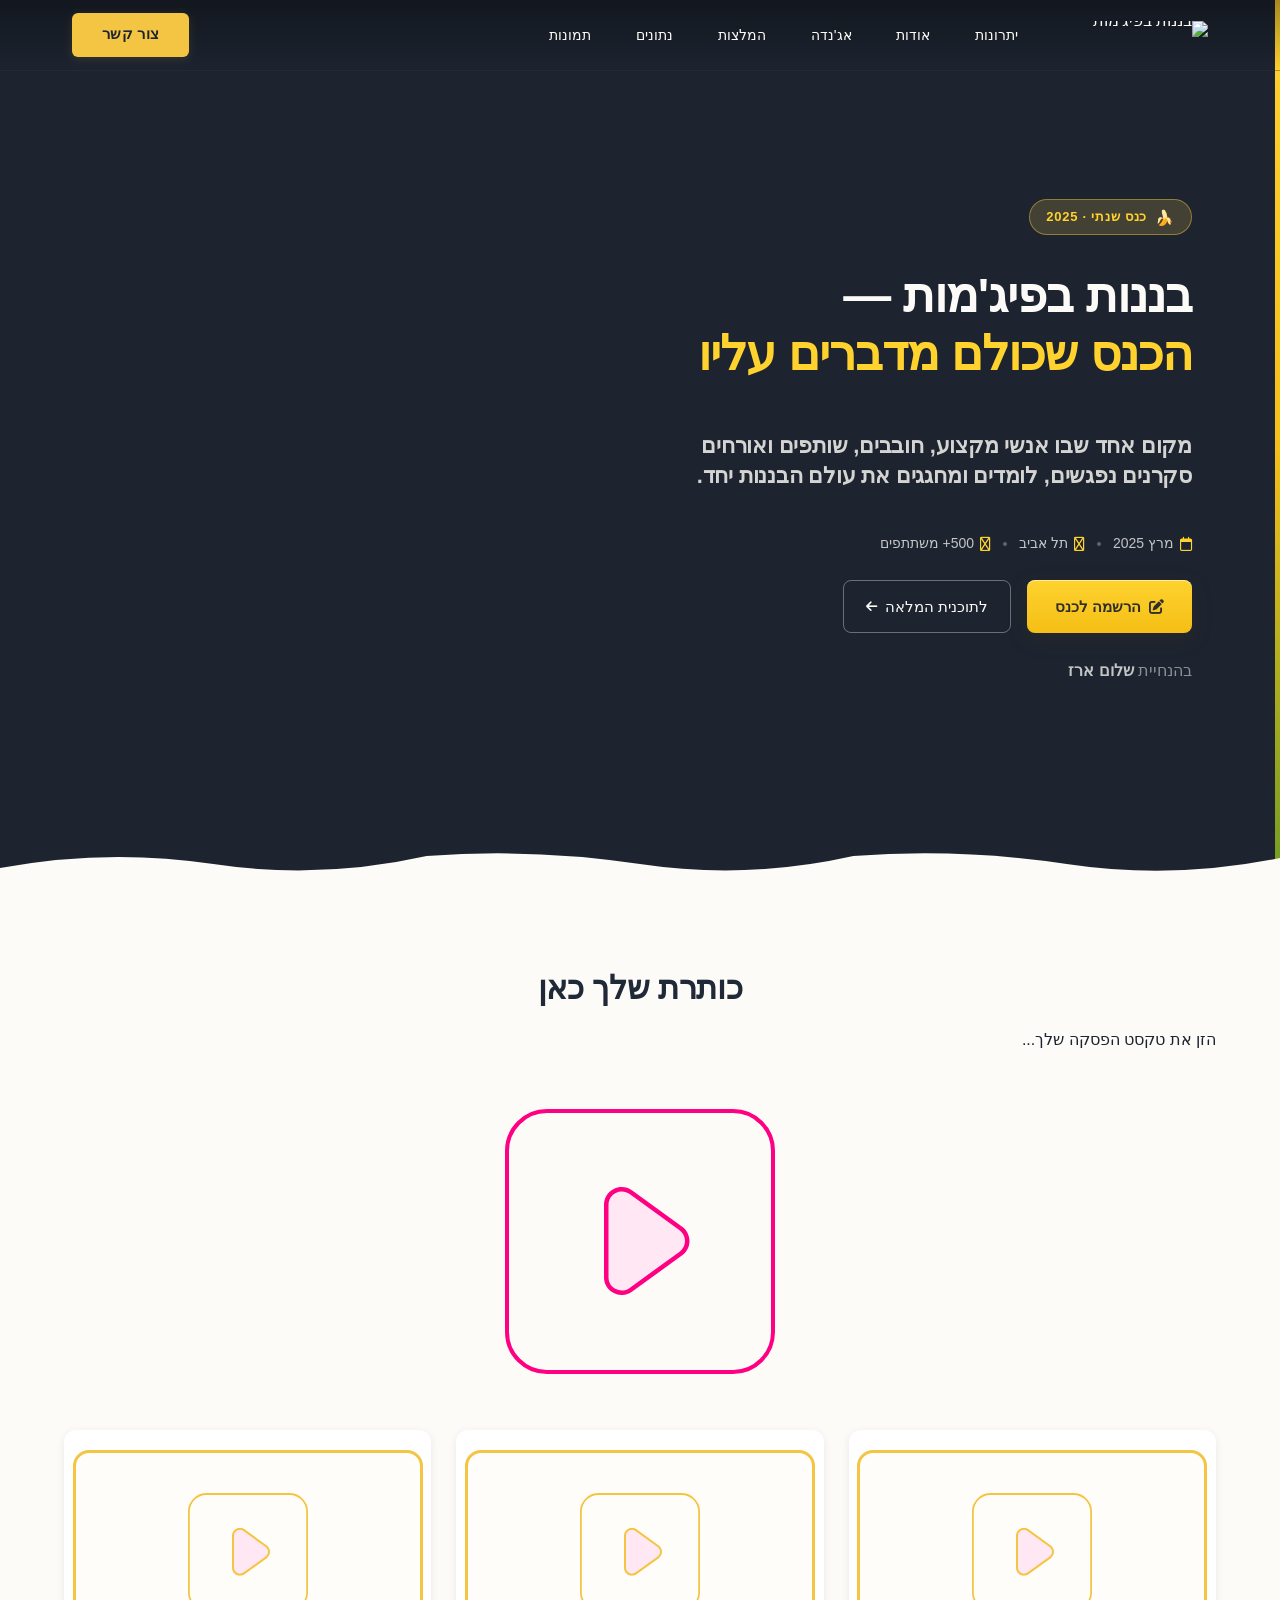
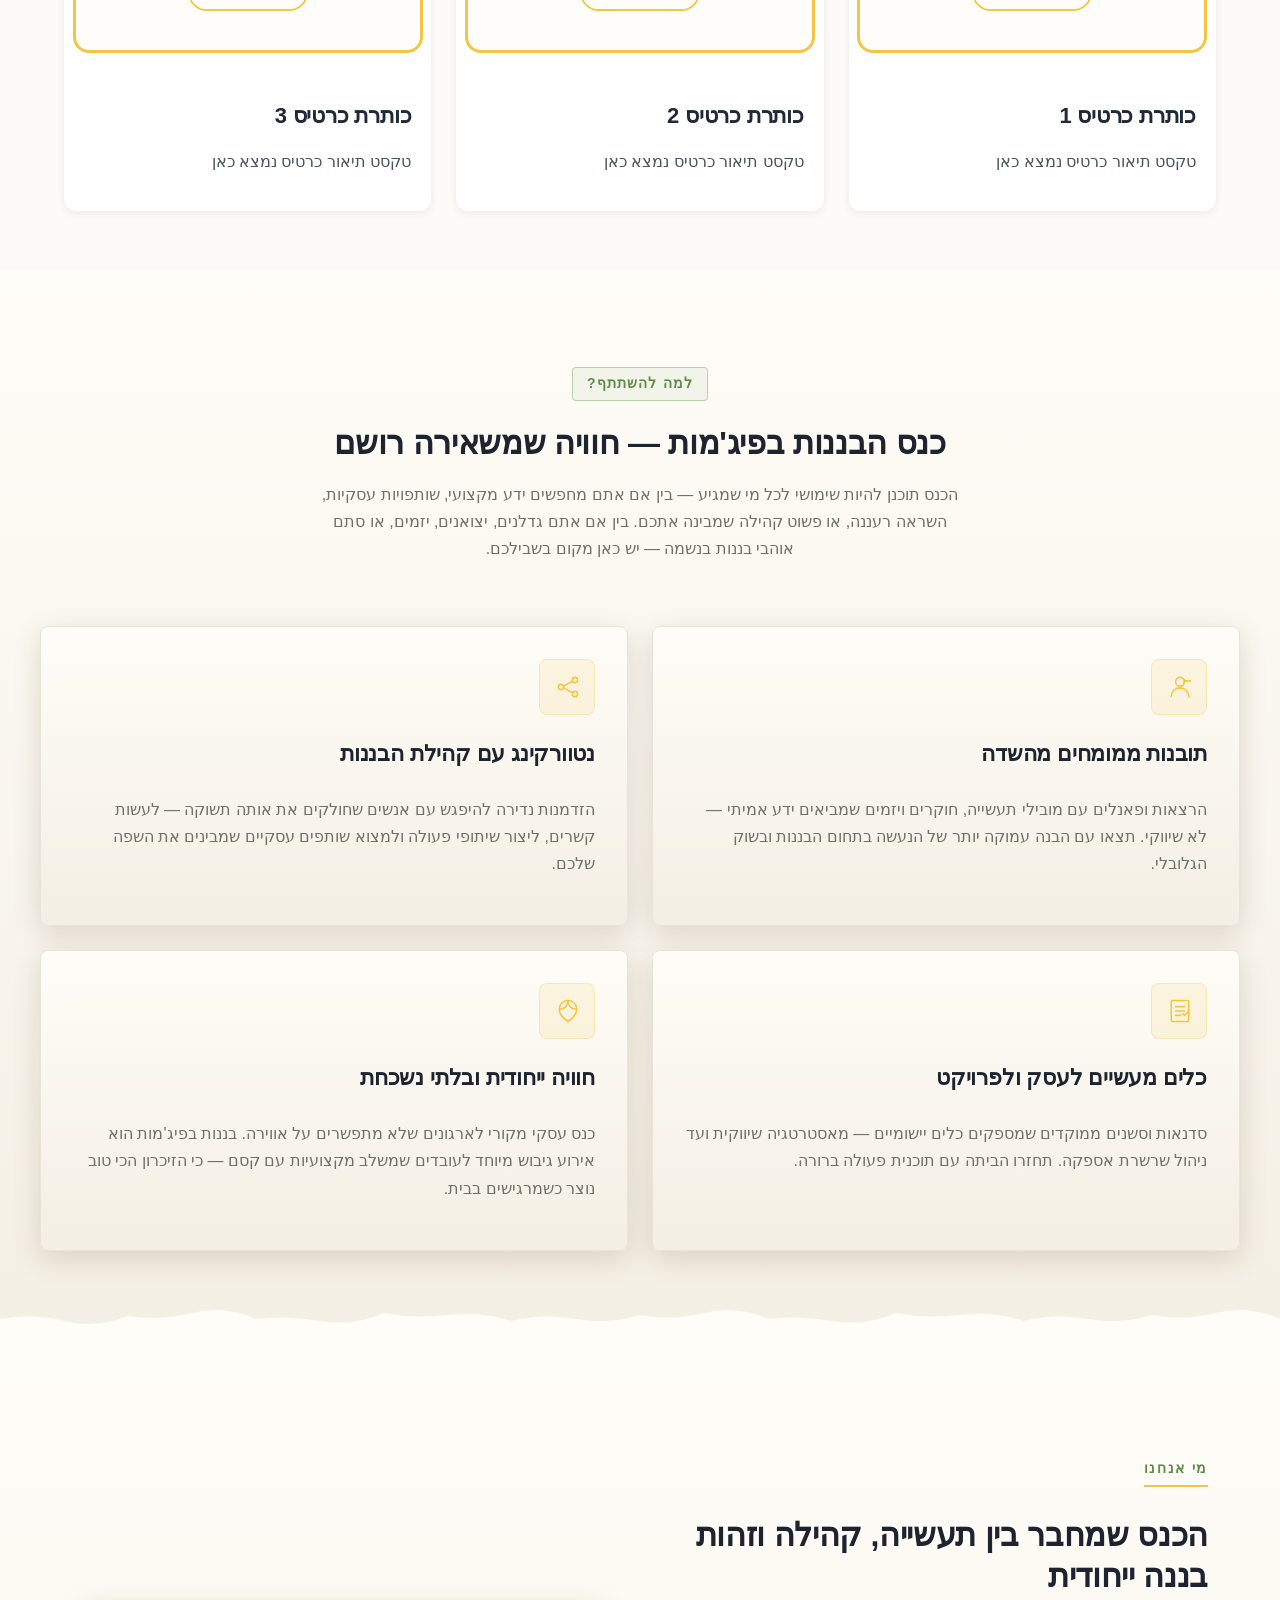
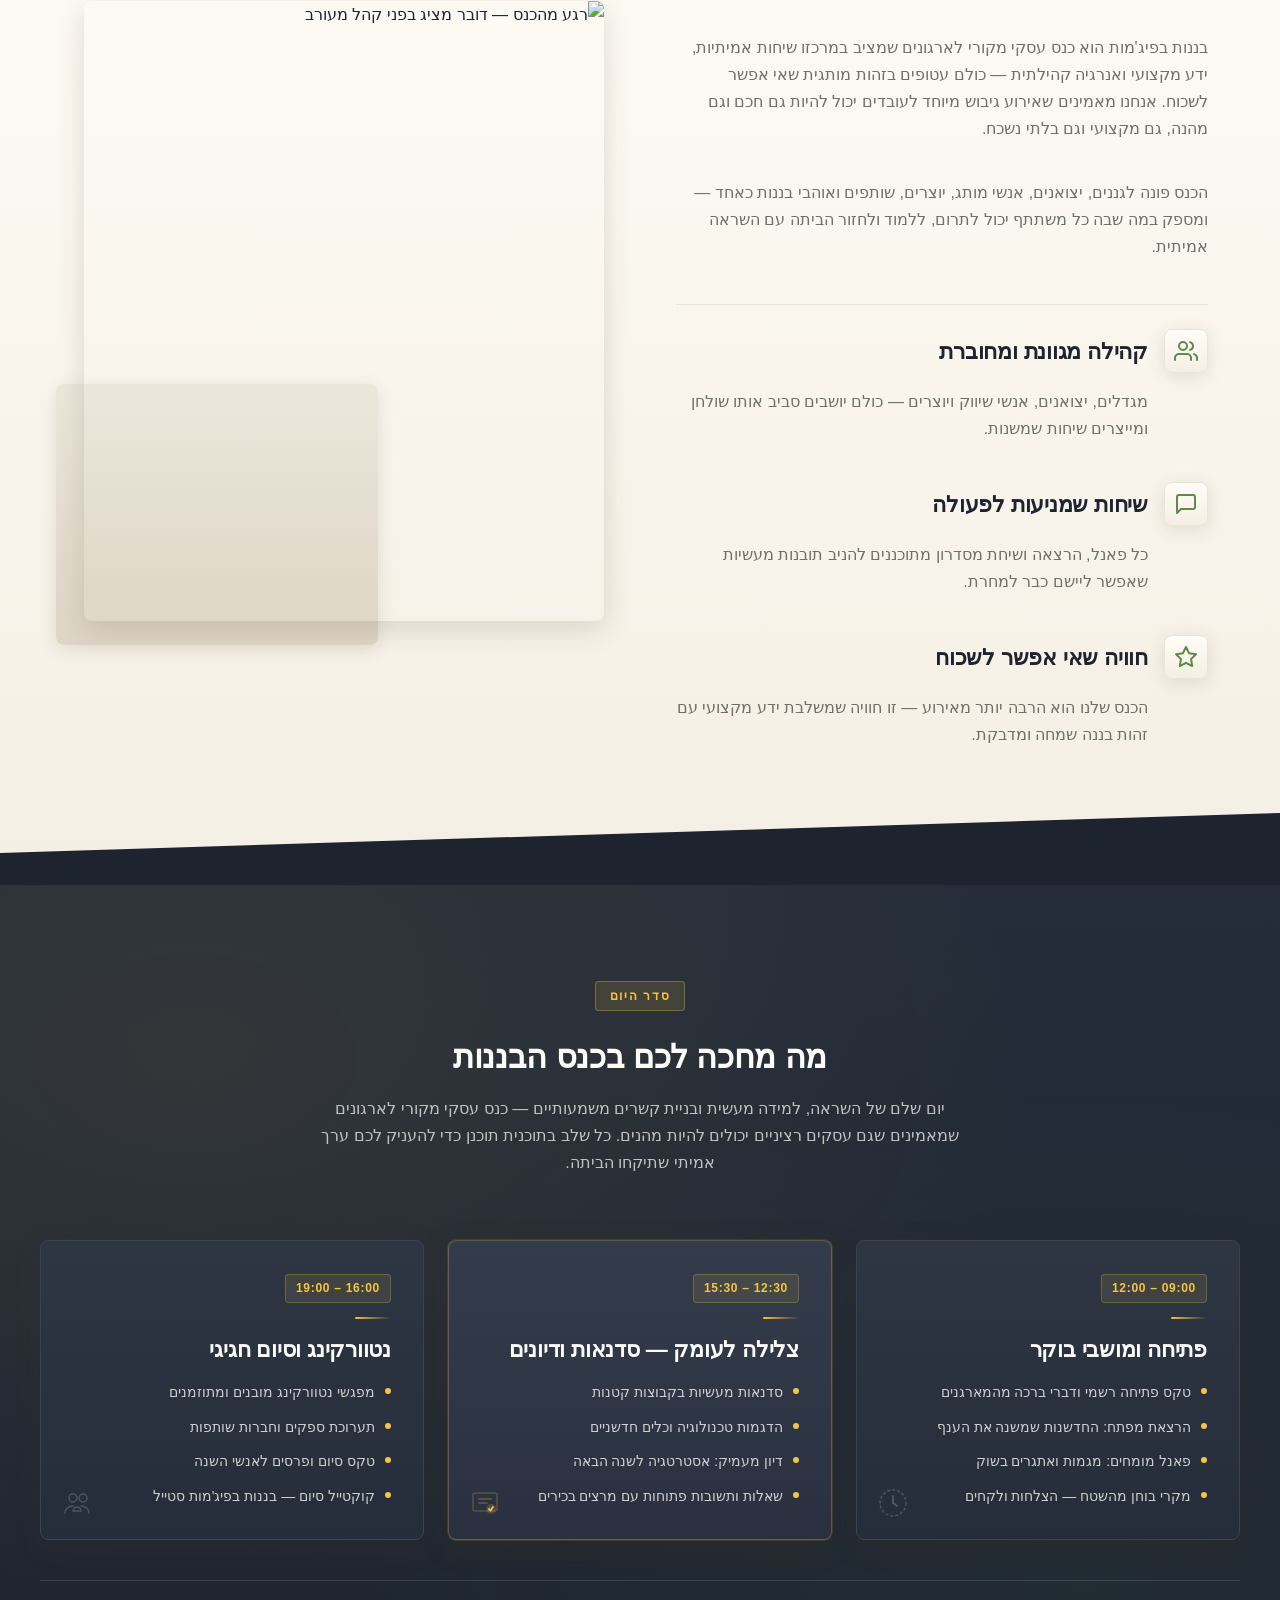
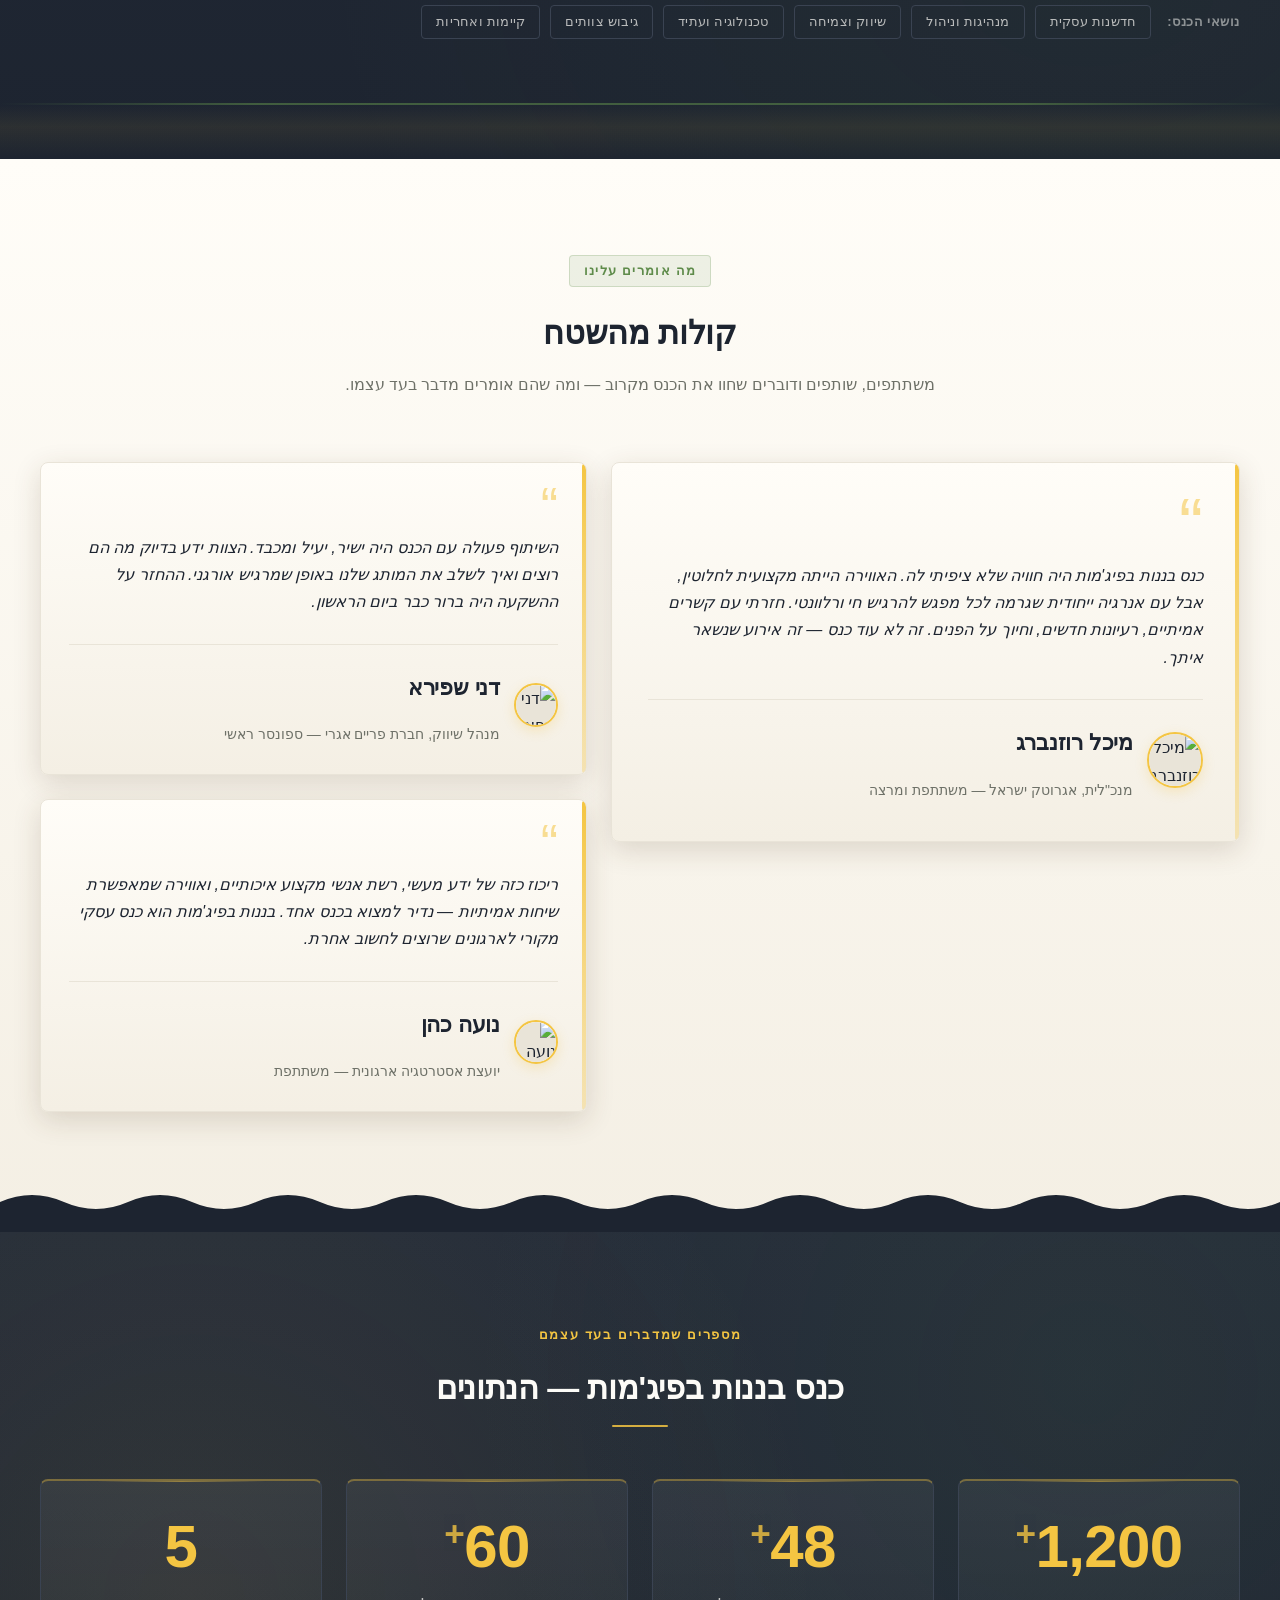
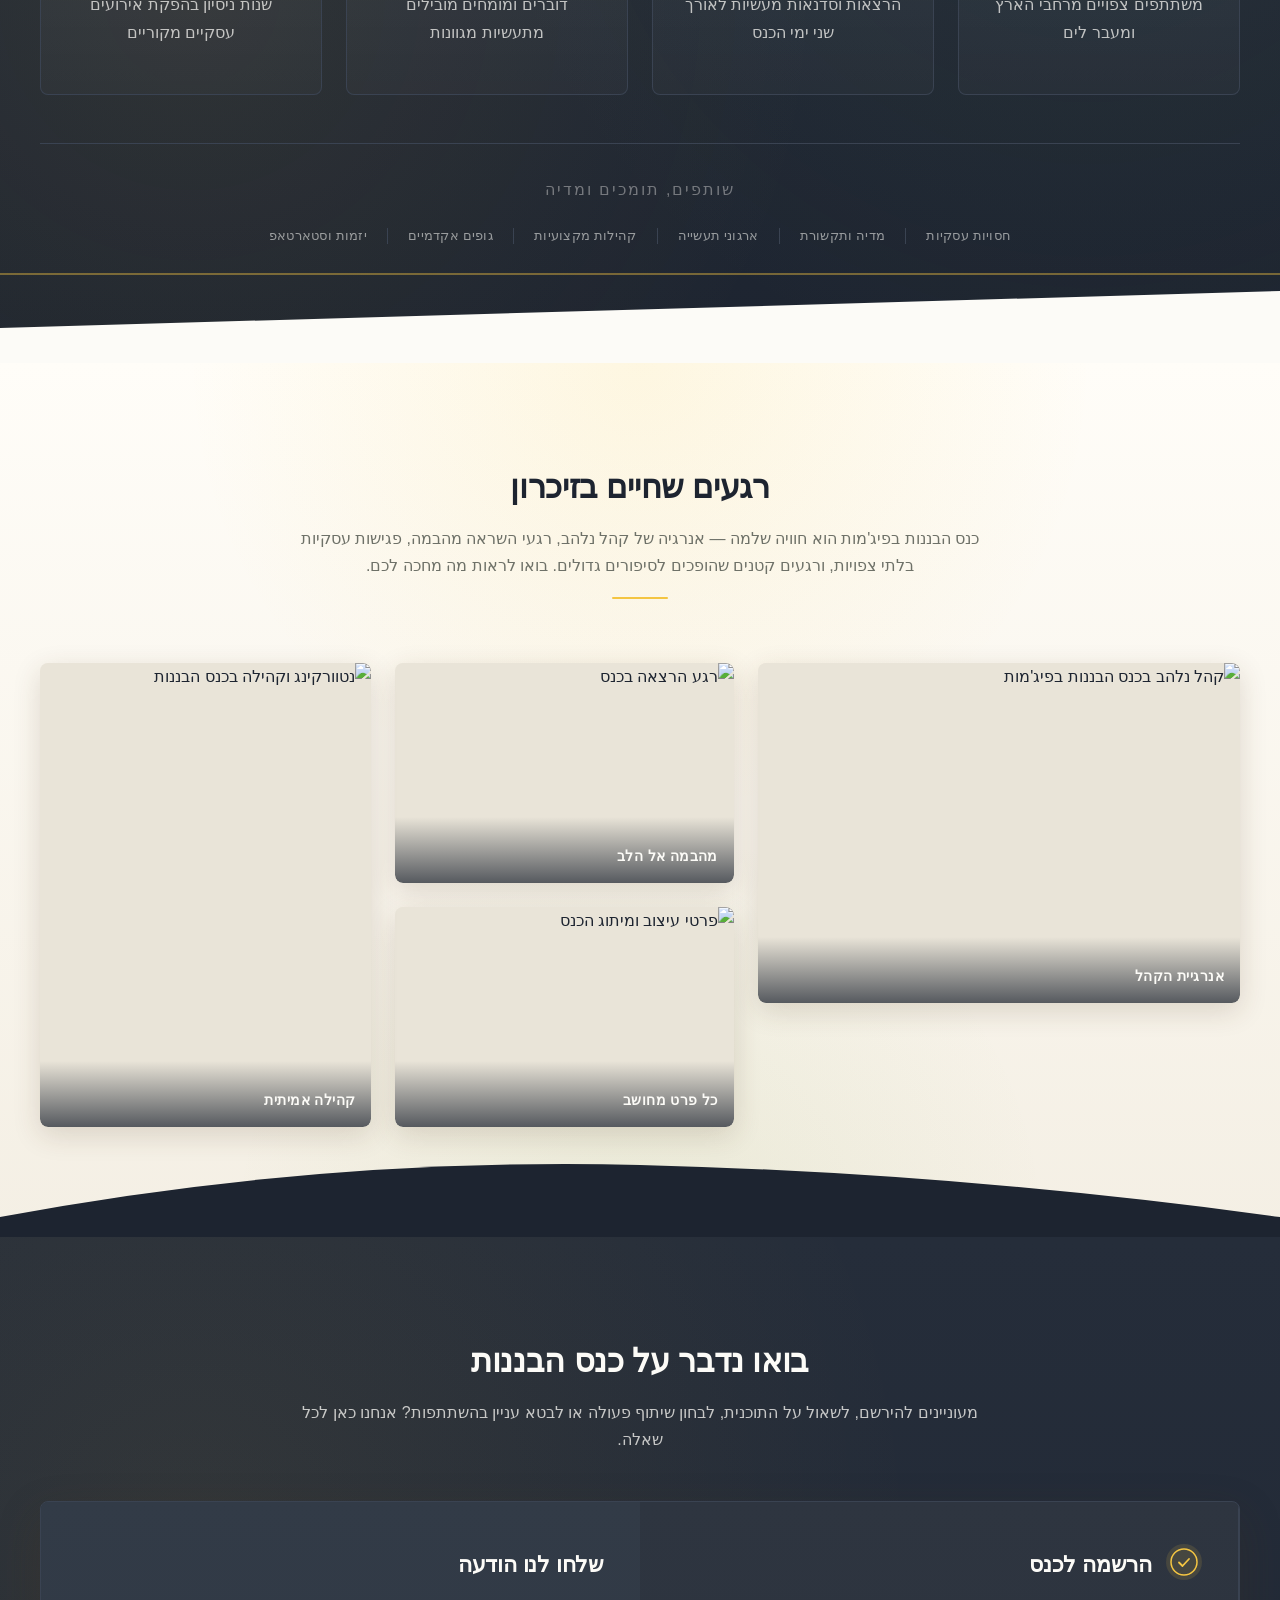
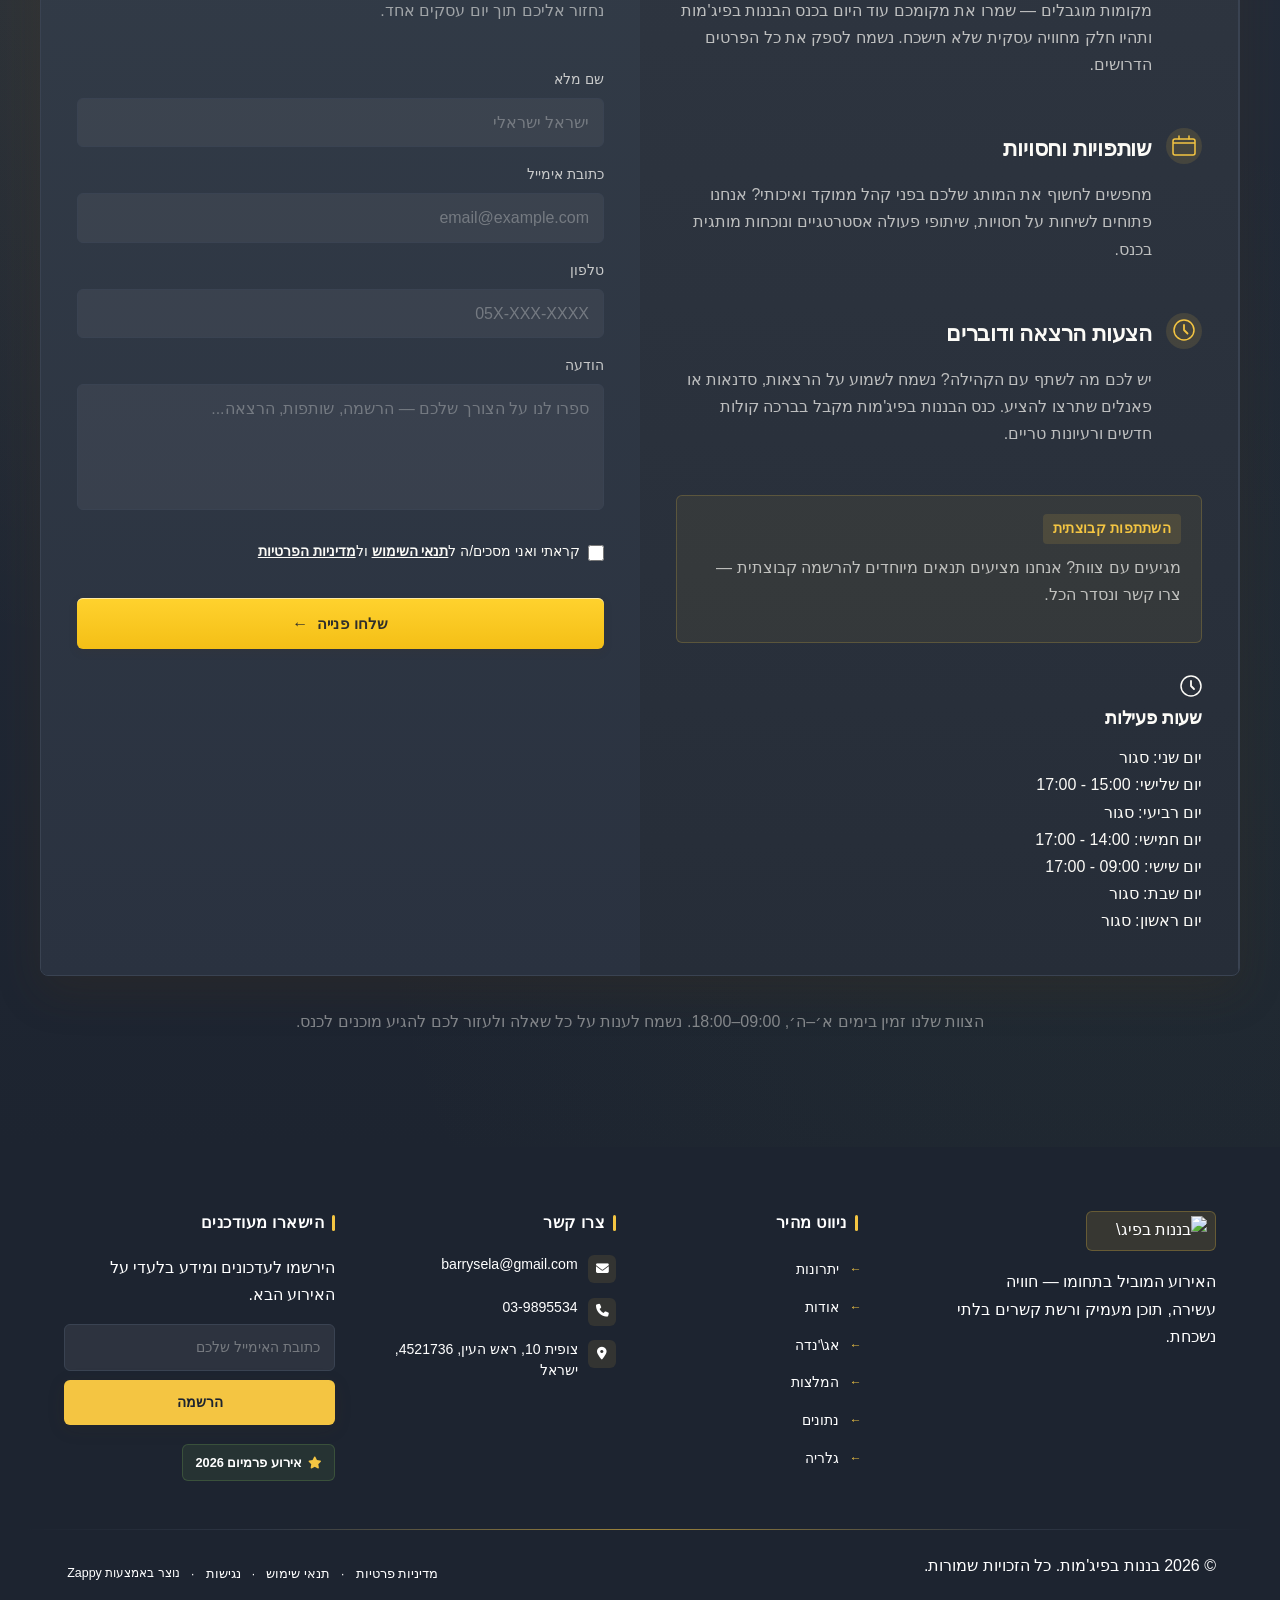
==== index.html @ 8efc3f1f "Background sync: Progressive GitHub Sync" ====
<!DOCTYPE html>
<html lang="he" dir="rtl">
<head>
    <meta charset="UTF-8">
    <meta name="viewport" content="width=device-width, initial-scale=1.0">
    <meta name="robots" content="index, follow">
    <title>בננות בפיג מות — בננות בפיג&#39;מות</title>
    <meta name="description" content="A conference or event centered around bananas — whether this is a professional industry event, a fun themed gathering, or a niche community meetup related to ba">
    <meta name="keywords" content="בננות בפיג מות, בננות בפיג'מות, כנס עסקי מקורי לארגונים, אירוע גיבוש מיוחד לעובדים">
    
    <!-- Zappy Analytics -->
<script>
(function() {
  'use strict';
  
  // Configuration
  var config = {
    websiteId: '744276b2-2ed7-43f8-be0d-711c2418844c',
    apiUrl: 'https://qaapi.zappy5.com/api/analytics/track',
    sessionDuration: 30 * 60 * 1000, // 30 minutes
    visitorDuration: 30 * 24 * 60 * 60 * 1000, // 30 days
    trackPageViews: true,
    trackClicks: true,
    trackFormSubmissions: true
  };
  
  // Generate or retrieve persistent visitor ID (30 days)
  function getVisitorId() {
    var visitorKey = 'zappy_visitor_' + config.websiteId;
    var visitor = null;
    
    try {
      visitor = localStorage.getItem(visitorKey);
      if (visitor) {
        var visitorData = JSON.parse(visitor);
        var now = Date.now();
        
        // Check if visitor ID is still valid (30 days)
        if (now - visitorData.created < config.visitorDuration) {
          // Update last seen timestamp
          visitorData.lastSeen = now;
          localStorage.setItem(visitorKey, JSON.stringify(visitorData));
          return visitorData.id;
        }
      }
    } catch (e) {
      console.warn('Zappy Analytics: LocalStorage not available');
    }
    
    // Generate new visitor ID
    var newVisitorId = 'zv_' + Date.now() + '_' + Math.random().toString(36).substr(2, 9);
    
    try {
      localStorage.setItem(visitorKey, JSON.stringify({
        id: newVisitorId,
        created: Date.now(),
        lastSeen: Date.now()
      }));
    } catch (e) {
      // Continue without local storage
    }
    
    return newVisitorId;
  }
  
  // Generate or retrieve session ID (30 minutes)
  function getSessionId() {
    var sessionKey = 'zappy_session_' + config.websiteId;
    var session = null;
    
    try {
      session = sessionStorage.getItem(sessionKey);
      if (session) {
        var sessionData = JSON.parse(session);
        var now = Date.now();
        
        // Check if session is still valid
        if (now - sessionData.timestamp < config.sessionDuration) {
          // Update timestamp
          sessionData.timestamp = now;
          sessionStorage.setItem(sessionKey, JSON.stringify(sessionData));
          return sessionData.id;
        }
      }
    } catch (e) {
      console.warn('Zappy Analytics: SessionStorage not available');
    }
    
    // Generate new session ID
    var newSessionId = 'zs_' + Date.now() + '_' + Math.random().toString(36).substr(2, 9);
    
    try {
      sessionStorage.setItem(sessionKey, JSON.stringify({
        id: newSessionId,
        timestamp: Date.now()
      }));
    } catch (e) {
      // Continue without session storage
    }
    
    return newSessionId;
  }
  
  var visitorId = getVisitorId();
  var sessionId = getSessionId();
  
  // Track an event
  function trackEvent(eventType, data) {
    data = data || {};
    
    var eventData = {
      website_id: config.websiteId,
      event_type: eventType,
      page_path: window.location.pathname,
      referrer: document.referrer || 'direct',
      visitor_id: visitorId,
      session_id: sessionId,
      metadata: data
    };
    
    // Use sendBeacon if available (better for page unload events)
    if (navigator.sendBeacon) {
      var blob = new Blob([JSON.stringify(eventData)], { type: 'application/json' });
      navigator.sendBeacon(config.apiUrl, blob);
    } else {
      // Fallback to fetch
      fetch(config.apiUrl, {
        method: 'POST',
        headers: {
          'Content-Type': 'application/json'
        },
        body: JSON.stringify(eventData),
        keepalive: true
      }).catch(function(error) {
        console.warn('Zappy Analytics: Failed to track event', error);
      });
    }
  }
  
  // Track page view
  if (config.trackPageViews) {
    trackEvent('pageview', {
      title: document.title,
      url: window.location.href
    });
  }
  
  // Track clicks on important elements
  if (config.trackClicks) {
    document.addEventListener('click', function(e) {
      var target = e.target;
      
      // Track button clicks (counted as actions)
      if (target.tagName === 'BUTTON' || target.closest('button')) {
        var button = target.tagName === 'BUTTON' ? target : target.closest('button');
        trackEvent('click', {
          element: 'button',
          text: button.textContent.trim().substring(0, 100),
          id: button.id || null,
          class: button.className || null
        });
      }
      
      // Track link clicks (navigation - not counted as actions)
      else if (target.tagName === 'A' || target.closest('a')) {
        var link = target.tagName === 'A' ? target : target.closest('a');
        trackEvent('navigation', {
          element: 'link',
          text: link.textContent.trim().substring(0, 100),
          href: link.href,
          external: link.hostname !== window.location.hostname
        });
      }
    }, true);
  }
  
  // Track form submissions
  if (config.trackFormSubmissions) {
    document.addEventListener('submit', function(e) {
      var form = e.target;
      
      trackEvent('form_submit', {
        form_id: form.id || null,
        form_name: form.name || null,
        form_action: form.action || null,
        form_method: form.method || 'GET'
      });
    }, true);
  }
  
  // Track time on page (send on page unload)
  var pageLoadTime = Date.now();
  
  window.addEventListener('beforeunload', function() {
    var timeOnPage = Math.floor((Date.now() - pageLoadTime) / 1000); // in seconds
    
    trackEvent('page_unload', {
      time_on_page: timeOnPage,
      page_path: window.location.pathname
    });
  });
  
  // Expose tracking function globally for custom events
  window.zappyAnalytics = {
    track: trackEvent,
    getVisitorId: function() { return visitorId; },
    getSessionId: function() { return sessionId; }
  };
  
})();
</script>
<!-- End Zappy Analytics -->
    <meta property="og:title" content="בננות בפיג מות — בננות בפיג&#39;מות">
    <meta property="og:description" content="A conference or event centered around bananas — whether this is a professional industry event, a fun themed gathering, or a niche community meetup related to ba">
    <meta name="twitter:card" content="summary_large_image">
    <meta name="twitter:title" content="בננות בפיג מות — בננות בפיג&#39;מות">
    <meta name="twitter:description" content="A conference or event centered around bananas — whether this is a professional industry event, a fun themed gathering, or a niche community meetup related to ba">
    <meta property="og:type" content="website">
  <meta property="og:locale" content="he_IL">
  
  
  
  
  
  <link rel="stylesheet" href="https://cdnjs.cloudflare.com/ajax/libs/font-awesome/6.4.0/css/all.min.css">

    <!-- Favicons -->
    <link rel="icon" type="image/x-icon" href="/assets/favicon.ico">
    <link rel="icon" type="image/png" sizes="16x16" href="/assets/favicon-16x16.png">
    <link rel="icon" type="image/png" sizes="32x32" href="/assets/favicon-32x32.png">
    <link rel="icon" type="image/png" sizes="48x48" href="/assets/favicon-48x48.png">
    <link rel="icon" type="image/png" sizes="192x192" href="/assets/favicon-192x192.png">
    <link rel="icon" type="image/png" sizes="512x512" href="/assets/favicon-512x512.png">
    <link rel="apple-touch-icon" href="/assets/apple-touch-icon.png">
    <!-- Cookie Consent -->
    <link rel="stylesheet" href="https://cdn.jsdelivr.net/npm/vanilla-cookieconsent@3/dist/cookieconsent.css">
    <script src="https://cdn.jsdelivr.net/npm/vanilla-cookieconsent@3/dist/cookieconsent.umd.js"></script>
    <!-- Mickidum Accessibility Toolbar -->
    <script src="https://cdn.jsdelivr.net/gh/mickidum/acc_toolbar/acctoolbar/acctoolbar.min.js"></script>

<style data-zappy-section-v2-css="true">
/* V2 Regenerated Section CSS */
.index-hero-section {
  position: relative;
  width: 100%;
  min-height: 100vh;
  display: flex;
  align-items: center;
  overflow: visible;
  background-color: var(--bg-dark);
  color: var(--text-light);
  padding-bottom: 80px;
}

/* Background image layer */
.index-hero-section .index-hero-bg {
  position: absolute;
  inset: 0;
  z-index: 0;
  width: 100%;
  height: 100%;
  background-position: center;
  background-size: cover;
  background-repeat: no-repeat;
}

/* Scrim overlay */
.index-hero-section .index-hero-scrim {
  position: absolute;
  inset: 0;
  z-index: 1;
  pointer-events: none;
  background-image:
    linear-gradient(to left, rgba(29,36,48,0.92) 0%, rgba(29,36,48,0.75) 55%, rgba(29,36,48,0.35) 100%),
    linear-gradient(to top, rgba(29,36,48,0.85) 0%, rgba(29,36,48,0.0) 50%);
}

/* Banana accent bar */
.index-hero-section .index-hero-accent-bar {
  position: absolute;
  inset-inline-start: 0;
  top: 0;
  bottom: 0;
  width: 5px;
  z-index: 2;
  background: linear-gradient(180deg, #ffd22e 0%, #f4bf16 50%, #6b9a24 100%);
  pointer-events: none;
}

/* Container */
.index-hero-section .index-hero-container {
  position: relative;
  z-index: 10;
  width: 100%;
  max-width: 1200px;
  margin: 0 auto;
  padding: 120px 48px 40px;
  display: flex;
  justify-content: flex-start;
}

/* Content block */
.index-hero-section .index-hero-content {
  max-width: 640px;
  display: flex;
  flex-direction: column;
  align-items: flex-start;
  gap: 24px;
  text-align: right;
}

/* Badge */
.index-hero-section .index-hero-badge {
  display: inline-flex;
  flex-direction: row;
  align-items: center;
  gap: 8px;
  background: rgba(244, 197, 66, 0.18);
  border: 1px solid rgba(244, 197, 66, 0.45);
  border-radius: 999px;
  padding: 6px 16px;
  font-family: 'Inter', sans-serif;
  font-size: 13px;
  font-weight: 700;
  letter-spacing: 0.06em;
  text-transform: uppercase;
  color: #ffd22e;
}

.index-hero-section .index-hero-badge-icon {
  font-size: 15px;
  line-height: 1;
}

/* H1 */
.index-hero-section .index-hero-h1 {
  font-family: 'Cormorant Garamond', serif;
  font-size: clamp(2.4rem, 5vw, 3.8rem);
  font-weight: 800;
  line-height: 1.1;
  letter-spacing: -0.02em;
  color: var(--text-light);
  margin: 0;
  text-align: right;
}

.index-hero-section .index-hero-h1-sub {
  color: #ffd22e;
  display: block;
}

/* H3 subtitle */
.index-hero-section .index-hero-h3 {
  font-family: 'Inter', sans-serif;
  font-size: 1.1rem;
  font-weight: 400;
  line-height: 1.7;
  color: rgba(252, 251, 247, 0.82);
  margin: 0;
  max-width: 520px;
  text-align: right;
}

/* Meta row */
.index-hero-section .index-hero-meta {
  display: flex;
  flex-direction: row;
  align-items: center;
  gap: 12px;
  flex-wrap: wrap;
}

.index-hero-section .index-hero-meta-item {
  display: flex;
  flex-direction: row;
  align-items: center;
  gap: 6px;
  font-family: 'Inter', sans-serif;
  font-size: 14px;
  font-weight: 500;
  color: rgba(252, 251, 247, 0.75);
}

.index-hero-section .index-hero-meta-item i {
  color: #ffd22e;
  font-size: 14px;
}

.index-hero-section .index-hero-meta-divider {
  width: 4px;
  height: 4px;
  border-radius: 50%;
  background: rgba(252, 251, 247, 0.3);
  flex-shrink: 0;
}

/* CTA Buttons */
.index-hero-section .index-hero-ctas {
  display: flex;
  flex-direction: row;
  align-items: center;
  gap: 16px;
  flex-wrap: wrap;
}

.index-hero-section .index-hero-btn-primary {
  display: inline-flex;
  flex-direction: row;
  align-items: center;
  gap: 8px;
  background: linear-gradient(180deg, #ffd22e 0%, #f4bf16 100%);
  color: #2f2f2b;
  font-family: 'Inter', sans-serif;
  font-size: 15px;
  font-weight: 700;
  padding: 14px 28px;
  border-radius: 8px;
  text-decoration: none;
  box-shadow: inset 0 1px 0 rgba(255,255,255,0.55), 0 6px 20px rgba(72,52,23,0.22);
  transition: transform 0.22s ease, box-shadow 0.22s ease;
  white-space: nowrap;
}

.index-hero-section .index-hero-btn-primary:hover {
  transform: translateY(-3px);
  box-shadow: inset 0 1px 0 rgba(255,255,255,0.55), 0 10px 28px rgba(72,52,23,0.3);
}

.index-hero-section .index-hero-btn-ghost {
  display: inline-flex;
  flex-direction: row;
  align-items: center;
  gap: 8px;
  background: transparent;
  color: var(--text-light);
  font-family: 'Inter', sans-serif;
  font-size: 15px;
  font-weight: 500;
  padding: 13px 22px;
  border-radius: 8px;
  border: 1.5px solid rgba(252, 251, 247, 0.35);
  text-decoration: none;
  transition: border-color 0.22s ease, background 0.22s ease, transform 0.22s ease;
  white-space: nowrap;
}

.index-hero-section .index-hero-btn-ghost:hover {
  border-color: rgba(252, 251, 247, 0.7);
  background: rgba(252, 251, 247, 0.08);
  transform: translateY(-2px);
}

.index-hero-section .index-hero-btn-ghost i {
  font-size: 13px;
  transition: transform 0.22s ease;
}

.index-hero-section .index-hero-btn-ghost:hover i {
  transform: translateX(-4px);
}

/* Host credit */
.index-hero-section .index-hero-host {
  font-family: 'Inter', sans-serif;
  font-size: 13px;
  font-weight: 400;
  color: rgba(252, 251, 247, 0.5);
  margin: 0;
  text-align: right;
}

.index-hero-section .index-hero-host strong {
  color: rgba(252, 251, 247, 0.75);
  font-weight: 600;
}

/* Bottom wave divider */
.index-hero-section .index-hero-divider-wrapper {
  position: absolute;
  bottom: 0;
  left: 0;
  width: 100%;
  height: 80px;
  pointer-events: none;
  z-index: 5;
}

.index-hero-section .index-hero-divider-wrapper svg {
  display: block;
  width: 100%;
  height: 100%;
}

/* ── MOBILE ── */
@media (max-width: 768px) {
  .index-hero-section {
    min-height: 100svh;
    align-items: flex-end;
    padding-bottom: 80px;
  }

  .index-hero-section .index-hero-scrim {
    background-image:
      linear-gradient(to top, rgba(29,36,48,0.96) 0%, rgba(29,36,48,0.6) 60%, rgba(29,36,48,0.25) 100%);
  }

  .index-hero-section .index-hero-accent-bar {
    display: none;
  }

  .index-hero-section .index-hero-container {
    padding: 100px 20px 32px;
    justify-content: center;
  }

  .index-hero-section .index-hero-content {
    max-width: 100%;
    gap: 18px;
  }

  .index-hero-section .index-hero-h1 {
    font-size: 2.1rem;
  }

  .index-hero-section .index-hero-h3 {
    font-size: 0.97rem;
  }

  .index-hero-section .index-hero-meta {
    gap: 8px;
  }

  .index-hero-section .index-hero-ctas {
    flex-direction: column;
    align-items: stretch;
    gap: 10px;
    width: 100%;
  }

  .index-hero-section .index-hero-btn-primary,
  .index-hero-section .index-hero-btn-ghost {
    justify-content: center;
    width: 100%;
  }
}

/* ── LARGE DESKTOP ── */
@media (min-width: 1200px) {
  .index-hero-section .index-hero-h1 {
    font-size: 4rem;
  }
}
</style>
    <link rel="stylesheet" href="/styles.css">

    <style id="zappy-dropdown-submenu-styles">
      /* ========== DESKTOP DROPDOWN SUBMENU STYLES ========== */
      /* Base styles for dropdown submenus - parent must be positioned */
      .nav-menu li:has(.sub-menu), nav li:has(.sub-menu), .navbar li:has(.sub-menu), #navMenu li:has(.sub-menu) { position: relative; }
      /* Submenu base - hidden by default */
      .nav-menu .sub-menu, nav .sub-menu, .navbar .sub-menu, #navMenu .sub-menu { display: block !important; position: absolute !important; top: 100%; left: 0; min-width: 220px; background: white; border-radius: 8px; box-shadow: 0 8px 25px rgba(0,0,0,0.15); padding: 8px 0; opacity: 0; visibility: hidden; transform: translateY(10px); transition: all 0.3s ease; z-index: 1000; list-style: none; pointer-events: none; }
      /* CRITICAL: Desktop hover styles to show dropdown */
      .nav-menu li:hover > .sub-menu, nav li:hover > .sub-menu, .navbar li:hover > .sub-menu, #navMenu li:hover > .sub-menu { opacity: 1 !important; visibility: visible !important; transform: translateY(0) !important; pointer-events: auto !important; }
      /* Submenu item styling */
      .sub-menu li { list-style: none; margin: 0; padding: 0; }
      .sub-menu a { display: block !important; padding: 10px 16px !important; color: var(--text-dark, #333) !important; font-weight: 500; text-decoration: none; white-space: nowrap; transition: background-color 0.2s; }
      .sub-menu .zappy-nav-child > a { padding-left: 28px !important; font-size: 0.9em !important; opacity: 0.85 !important; }
      [dir="rtl"] .sub-menu .zappy-nav-child > a, html[lang="he"] .sub-menu .zappy-nav-child > a, html[lang="ar"] .sub-menu .zappy-nav-child > a { padding-left: 10px !important; padding-right: 28px !important; }
      .sub-menu .zappy-nav-parent > a { font-weight: 600 !important; }
      .sub-menu a:hover { background-color: #f5f5f5; }
      /* RTL (Hebrew/Arabic) dropdown positioning */
      [dir="rtl"] .nav-menu .sub-menu, [dir="rtl"] nav .sub-menu, [dir="rtl"] .navbar .sub-menu, html[lang="he"] .nav-menu .sub-menu, html[lang="he"] nav .sub-menu, html[lang="he"] .navbar .sub-menu, html[lang="ar"] .nav-menu .sub-menu, html[lang="ar"] nav .sub-menu, html[lang="ar"] .navbar .sub-menu { left: auto !important; right: 0 !important; }
      /* Hide empty dropdown menus (exclude catalog sub-menus that use <a> children instead of <li>) */
      .sub-menu:empty, .sub-menu:not(:has(li:not(.zappy-hidden-menu-item))):not(:has(> a)), .sub-menu:not(:has(li)):not(:has(> a)) { display: none !important; opacity: 0 !important; visibility: hidden !important; pointer-events: none !important; }
      /* Desktop: show submenu on Menu Group hover */
      li:has(.menu-group-title):hover > .sub-menu { opacity: 1 !important; visibility: visible !important; transform: translateY(0) !important; pointer-events: auto !important; }
      /* Menu Group title styling */
      .nav-menu > li > .menu-group-title, #navMenu > li > .menu-group-title { display: inline-block; padding: 0.5rem 1rem; cursor: default; user-select: none; }
      
      /* ========== MOBILE SUBMENU STYLES ========== */
      @media (max-width: 768px) {
        .nav-menu .sub-menu, nav .sub-menu, .navbar .sub-menu, #navMenu .sub-menu { position: static !important; transform: none !important; box-shadow: none !important; background: transparent !important; max-height: 0; overflow: hidden; opacity: 0; visibility: hidden; transition: max-height 0.3s ease, opacity 0.3s ease; padding: 0 !important; border-radius: 0 !important; }
        .navbar .sub-menu.mobile-expanded, .nav-menu .sub-menu.mobile-expanded, #navMenu .sub-menu.mobile-expanded { max-height: none !important; overflow-y: visible !important; opacity: 1 !important; visibility: visible !important; padding: 8px 0 8px 16px !important; }
        [dir="rtl"] .sub-menu.mobile-expanded, html[lang="he"] .sub-menu.mobile-expanded { padding: 8px 16px 8px 0 !important; }
        /* Disable hover behavior on mobile */
        .nav-menu li:hover > .sub-menu, nav li:hover > .sub-menu, .navbar li:hover > .sub-menu, #navMenu li:hover > .sub-menu { opacity: 0; visibility: hidden; pointer-events: none; }
        .nav-menu li > .sub-menu.mobile-expanded, nav li > .sub-menu.mobile-expanded, .navbar li > .sub-menu.mobile-expanded, #navMenu li > .sub-menu.mobile-expanded { opacity: 1 !important; visibility: visible !important; pointer-events: auto !important; }
        .nav-menu li:has(.sub-menu), nav li:has(.sub-menu), .navbar li:has(.sub-menu), #navMenu li:has(.sub-menu) { display: flex !important; flex-wrap: wrap !important; align-items: center !important; position: relative !important; min-height: 44px !important; }
        .nav-menu li:has(.sub-menu) > a, nav li:has(.sub-menu) > a, .navbar li:has(.sub-menu) > a, #navMenu li:has(.sub-menu) > a { flex: 1 !important; min-width: 0 !important; }
        .nav-menu li:has(.sub-menu) > .menu-group-title, nav li:has(.sub-menu) > .menu-group-title, .navbar li:has(.sub-menu) > .menu-group-title, #navMenu li:has(.sub-menu) > .menu-group-title { flex: 1 !important; min-width: 0 !important; padding: 0 !important; line-height: inherit !important; }
        .nav-menu li:has(.sub-menu) > .sub-menu, nav li:has(.sub-menu) > .sub-menu, .navbar li:has(.sub-menu) > .sub-menu, #navMenu li:has(.sub-menu) > .sub-menu { flex-basis: 100% !important; width: 100% !important; }
        .nav-menu li:has(.sub-menu) > a [class*="chevron"], .nav-menu li:has(.sub-menu) > a [class*="arrow"], .nav-menu li:has(.sub-menu) > a .fa-chevron-down, .nav-menu li:has(.sub-menu) > a .fa-angle-down, nav li:has(.sub-menu) > a [class*="chevron"], nav li:has(.sub-menu) > a [class*="arrow"], #navMenu li:has(.sub-menu) > a [class*="chevron"], #navMenu li:has(.sub-menu) > a [class*="arrow"] { display: none !important; visibility: hidden !important; }
        .mobile-submenu-toggle { display: flex !important; align-items: center !important; justify-content: center !important; width: 44px !important; height: auto !important; background: transparent !important; border: none !important; cursor: pointer !important; color: var(--text-light) !important; position: static !important; flex-shrink: 0 !important; align-self: stretch !important; z-index: 2 !important; padding: 0 !important; margin: 0 !important; }
        .mobile-submenu-toggle::after { content: '' !important; width: 0 !important; height: 0 !important; border-left: 6px solid transparent !important; border-right: 6px solid transparent !important; border-top: 7px solid currentColor !important; transition: transform 0.3s ease !important; }
        .mobile-submenu-toggle.expanded::after { transform: rotate(180deg) !important; }
        .sub-menu a { padding: 10px 0 !important; display: block !important; color: var(--text-light) !important; white-space: normal !important; }
        .sub-menu .zappy-nav-child > a { padding-left: 28px !important; font-size: 0.9em !important; opacity: 0.85 !important; }
        [dir="rtl"] .sub-menu .zappy-nav-child > a, html[lang="he"] .sub-menu .zappy-nav-child > a, html[lang="ar"] .sub-menu .zappy-nav-child > a { padding-left: 0 !important; padding-right: 28px !important; }
        .sub-menu .zappy-nav-parent > a { font-weight: 600 !important; }
        .nav-menu.active, #navMenu.active { max-width: 100vw !important; overflow-x: hidden !important; box-sizing: border-box !important; }
        .navbar .sub-menu li a, nav.navbar .sub-menu li a, .zappy-products-dropdown .sub-menu a { color: var(--text-light) !important; }
      }
      @media (min-width: 769px) { .mobile-submenu-toggle { display: none !important; } }
    </style>

    <style id="mobile-lang-menu-deployed-css">
    @media (max-width: 768px) {
      .lang-switcher,
      .nav-cta-container .lang-switcher,
      .nav-container .lang-switcher,
      .navbar .lang-switcher,
      .navbar .nav-cta-container .lang-switcher,
      .nav-icons-left .lang-switcher,
      .nav-ecommerce-icons .lang-switcher { display: none !important; }
      .mobile-lang-menu { width: 100%; border-top: 1px solid rgba(128,128,128,0.2); padding: 8px 0 0 0; margin-top: 8px; }
      .mobile-lang-toggle { display: flex !important; align-items: center; justify-content: space-between; width: 100%; padding: 12px 16px; background: none; border: none; cursor: pointer; font-size: 15px; color: inherit; font-family: inherit; }
      .mobile-lang-toggle::after { content: ''; display: inline-block; width: 8px; height: 8px; border-right: 2px solid currentColor; border-bottom: 2px solid currentColor; transform: rotate(45deg); transition: transform 0.3s ease; margin-left: 8px; }
      .mobile-lang-toggle.expanded::after { transform: rotate(-135deg); }
      .mobile-lang-options { max-height: 0; overflow: hidden; transition: max-height 0.3s ease; }
      .mobile-lang-options.expanded { max-height: 300px; }
      .mobile-lang-option { display: flex !important; align-items: center; gap: 10px; padding: 10px 24px; text-decoration: none; color: inherit; font-size: 14px; font-family: inherit; }
      .mobile-lang-option:hover { background: rgba(128,128,128,0.1); }
      .mobile-lang-option.active { font-weight: 600; opacity: 0.7; pointer-events: none; }
      .mobile-lang-option img { width: 20px; height: 20px; border-radius: 50%; }
    }
    @media (min-width: 769px) {
      .mobile-lang-menu { display: none !important; }
    }
    </style>

    <style id="zappy-widget-visibility">
      #mic-access-tool-general-button, .mic-access-tool-general-button,
      #mic-init-access-tool .mic-access-tool-general-button, #mic-init-access-tool #mic-access-tool-general-button,
      ._access-icon, #mic-access-tool-box, .mic-access-tool-box,
      #mic-init-access-tool #mic-access-tool-box, div[id*="mic-access-tool-box"], ._access-menu {
        display: none !important; visibility: hidden !important; opacity: 0 !important; pointer-events: none !important;
      }
    </style>
</head>
<body>

  <nav class="navbar" dir="rtl">
  <button class="mobile-toggle" id="mobileToggle" aria-label="Menu">
    <svg class="hamburger-icon" width="24" height="24" viewBox="0 0 24 24" fill="none">
      <path d="M3 12h18M3 6h18M3 18h18" stroke="currentColor" stroke-width="2" stroke-linecap="round"></path>
    </svg>
    <svg class="close-icon" width="24" height="24" viewBox="0 0 24 24" fill="none" style="display: none;">
      <path d="M18 6L6 18M6 6l12 12" stroke="currentColor" stroke-width="2" stroke-linecap="round"></path>
    </svg>
  </button>

  <button class="phone-header-btn" data-phone="+972522972222" aria-label="Call">
    <svg width="20" height="20" viewBox="0 0 24 24" fill="currentColor">
      <path d="M22 16.92v3a2 2 0 0 1-2.18 2 19.79 19.79 0 0 1-8.63-3.07 19.5 19.5 0 0 1-6-6 19.79 19.79 0 0 1-3.07-8.67A2 2 0 0 1 4.11 2h3a2 2 0 0 1 2 1.72 12.84 12.84 0 0 0 .7 2.81 2 2 0 0 1-.45 2.11L8.09 9.91a16 16 0 0 0 6 6l1.27-1.27a2 2 0 0 1 2.11-.45 12.84 12.84 0 0 0 2.81.7A2 2 0 0 1 22 16.92z"></path>
    </svg>
  </button>

  <div class="nav-container">
    <div class="nav-right-group"><div class="nav-brand">
      <a href="/" class="logo-link">
        <img class="logo" data-placeholder="logo" data-context="business logo" width="160" height="40" src="/assets/business-logo.webp" alt="בננות בפיג'מות">
      </a>
    </div><ul class="nav-menu" id="navMenu"><li><a href="#features">יתרונות</a></li><li><a href="#about">אודות</a></li><li><a href="#agenda">אג'נדה</a></li><li><a href="#testimonials">המלצות</a></li><li><a href="#stats">נתונים</a></li><li><a href="#showcase">תמונות</a></li></ul></div>

    

    <div class="nav-cta-container">
      <a href="#contact" class="nav-cta-btn">צור קשר</a>
    </div>
  </div>
</nav>
<script>

// Navbar Mobile Menu Toggle and Contrast Fix
(function() {
  // Use 'load' event instead of 'DOMContentLoaded' to ensure we run AFTER all other scripts
  window.addEventListener('load', function() {
    
    // FIX MOBILE BUTTON CONTRAST
    // Detect navbar background color and apply contrasting color to mobile buttons
    const navbar = document.querySelector('.navbar, nav, header');
    if (!navbar) {
      console.log('[Navbar] Navbar element not found');
      return;
    }
    
    // DECLARE VARIABLES EARLY to avoid Temporal Dead Zone errors
    // These are used in multiple places below
    let mobileToggle = document.getElementById('mobileToggle') ||
                       document.querySelector('.mobile-toggle') ||
                       document.querySelector('.hamburger') ||
                       document.querySelector('.hamburger-menu') ||
                       document.querySelector('.menu-toggle') ||
                       document.querySelector('.burger-menu') ||
                       document.querySelector('[aria-label="Menu"]') ||
                       document.querySelector('[aria-label="תפריט"]');
    
    const phoneBtn = document.querySelector('.phone-header-btn');
    
    const computedStyle = window.getComputedStyle(navbar);
    let bgColor = computedStyle.backgroundColor;
    
    console.log('[Navbar] Initial navbar background:', bgColor);
    
    // Check if background is transparent or rgba with 0 alpha
    const isTransparent = bgColor === 'transparent' || 
                         bgColor === 'rgba(0, 0, 0, 0)' ||
                         (bgColor.startsWith('rgba') && bgColor.includes(', 0)'));
    
    if (isTransparent) {
      // Check for background-image or gradient
      const bgImage = computedStyle.backgroundImage;
      if (bgImage && bgImage !== 'none') {
        console.log('[Navbar] Navbar has background image/gradient, using dark text');
        bgColor = 'rgb(240, 240, 240)'; // Assume light background
      } else {
        // Transparent navbar - check body background
        const bodyBg = window.getComputedStyle(document.body).backgroundColor;
        console.log('[Navbar] Navbar transparent, using body background:', bodyBg);
        bgColor = bodyBg;
      }
    }
    
    // Calculate luminance to determine if background is light or dark
    const rgb = bgColor.match(/\d+/g);
    if (rgb && rgb.length >= 3) {
      const r = parseInt(rgb[0]);
      const g = parseInt(rgb[1]);
      const b = parseInt(rgb[2]);
      const luminance = (0.299 * r + 0.587 * g + 0.114 * b) / 255;
      
      // Mobile button colors are set by Claude's AI-generated CSS (same as .nav-menu a)
      // No dynamic color overrides needed - colors come from the generated navbar CSS
      console.log('[Navbar] Mobile button colors preserved from Claude CSS (luminance:', luminance.toFixed(2) + ')');
      
      // FIX ICON SIZES - Ensure SVGs are properly sized and visible
      // INJECT CRITICAL CSS TO OVERRIDE ANY CONFLICTING RULES
      const criticalCSS = document.createElement('style');
      criticalCSS.id = 'zappy-mobile-nav-fix';
      const htmlLang = document.documentElement.lang || 'en';
      const htmlDir = document.documentElement.dir || 'ltr';
      // Check both dir attribute AND lang for RTL detection
      // dir="rtl" is the most reliable indicator
      const isRTL = htmlDir === 'rtl' || htmlLang === 'he' || htmlLang === 'ar';
      
      criticalCSS.textContent = `
        /* Hide mobile buttons on desktop, show only on mobile */
        @media (min-width: 769px) {
          .mobile-toggle,
          .phone-header-btn {
            display: none !important;
          }
        }
        
        /* Show and position mobile buttons correctly on mobile */
        @media (max-width: 768px) {
          .mobile-toggle,
          .phone-header-btn {
            position: absolute !important;
            top: 50% !important;
            transform: translateY(-50%) !important;
            z-index: 1001 !important;
            display: flex !important;
            align-items: center !important;
            justify-content: center !important;
            width: 36px !important;
            height: 36px !important;
            border-radius: 50% !important;
            border: none !important;
            cursor: pointer !important;
            padding: 6px !important;
            background: none !important;
            color: var(--nav-text, var(--text-light)) !important;
          }
          
          /* LTR positioning (default): hamburger LEFT, phone RIGHT */
          html:not([dir="rtl"]):not([lang="he"]):not([lang="ar"]) .mobile-toggle,
          html[dir="ltr"] .mobile-toggle {
            left: 12px !important;
            right: auto !important;
          }
          html:not([dir="rtl"]):not([lang="he"]):not([lang="ar"]) .phone-header-btn,
          html[dir="ltr"] .phone-header-btn {
            right: 12px !important;
            left: auto !important;
          }
          
          /* RTL positioning: hamburger RIGHT, phone LEFT */
          html[dir="rtl"] .mobile-toggle,
          html[lang="he"] .mobile-toggle,
          html[lang="ar"] .mobile-toggle {
            right: 12px !important;
            left: auto !important;
          }
          html[dir="rtl"] .phone-header-btn,
          html[lang="he"] .phone-header-btn,
          html[lang="ar"] .phone-header-btn {
            left: 12px !important;
            right: auto !important;
          }
          
          /* CRITICAL: Ensure nav-container has min-height on mobile */
          /* All children are positioned absolutely/fixed on mobile, so height:auto collapses to 0 */
          .nav-container {
            min-height: 70px !important;
            position: relative !important;
          }
          
          /* Ensure SVG icons are properly sized and inherit color */
          .mobile-toggle svg,
          .phone-header-btn svg {
            width: 24px !important;
            height: 24px !important;
            /* Don't force display - let JavaScript control hamburger/close toggle */
          }
          
          /* Reset nav-cta-container on mobile - remove desktop box-shadow/padding */
          /* that creates a visible ghost box when CTA button is hidden */
          .nav-cta-container {
            box-shadow: none !important;
            padding: 0 !important;
          }
          
          /* Hide nav-cta-container entirely on mobile when there's no lang-switcher */
          /* (only the CTA button is inside, and it's hidden on mobile) */
          .nav-cta-container:not(:has(.lang-switcher)) {
            display: none !important;
          }
          
          /* CRITICAL: Prevent hero image fade gradient from bleeding over headline text */
          /* The .image-fade-gradient has bottom: -30px (extends below parent) */
          /* On mobile stacked layout, this overlaps the h1 text below the image */
          .hero-image-column {
            overflow: hidden !important;
          }
          .image-fade-gradient {
            bottom: 0 !important;
          }
          
          /* Hide desktop language switcher on mobile - hamburger menu handles it */
          /* High specificity to override stored CSS */
          .lang-switcher,
          .nav-cta-container .lang-switcher,
          .nav-container .lang-switcher,
          .navbar .lang-switcher,
          .navbar .nav-cta-container .lang-switcher {
            display: none !important;
          }
        }
      `;
      
      // Remove existing fix if present and inject new one
      const existing = document.getElementById('zappy-mobile-nav-fix');
      if (existing) existing.remove();
      document.head.appendChild(criticalCSS);
      
      console.log('[Navbar] Critical CSS injected for mobile nav positioning');
      
      // ONLY apply inline positioning styles on mobile viewport
      // On desktop, the CSS handles hiding these buttons with display: none
      // Inline styles were breaking desktop layout by overriding CSS
      const isMobileViewport = window.innerWidth <= 768;
      
      if (mobileToggle) {
        // Icon sizing applies to all viewports for consistency
        const hamburgerIcon = mobileToggle.querySelector('.hamburger-icon');
        const closeIcon = mobileToggle.querySelector('.close-icon');
        
        if (hamburgerIcon) {
          hamburgerIcon.style.setProperty('width', '24px', 'important');
          hamburgerIcon.style.setProperty('height', '24px', 'important');
          hamburgerIcon.style.setProperty('display', 'block', 'important'); // Show hamburger by default
        }
        if (closeIcon) {
          closeIcon.style.setProperty('width', '24px', 'important');
          closeIcon.style.setProperty('height', '24px', 'important');
          closeIcon.style.setProperty('display', 'none', 'important'); // Hide close icon by default
        }
        
        // ONLY set positioning inline styles on mobile
        if (isMobileViewport) {
          mobileToggle.style.setProperty('position', 'absolute', 'important');
          mobileToggle.style.setProperty('top', '50%', 'important');
          mobileToggle.style.setProperty('transform', 'translateY(-50%)', 'important');
          mobileToggle.style.setProperty('z-index', '1001', 'important');
          
          // Clear any inline left/right so CSS can take over based on html[dir]
          mobileToggle.style.removeProperty('left');
          mobileToggle.style.removeProperty('right');
          
          console.log('[Navbar] Mobile toggle positioning applied (mobile viewport)');
        } else {
          // On desktop, clear any positioning styles to let CSS handle it
          mobileToggle.style.removeProperty('position');
          mobileToggle.style.removeProperty('top');
          mobileToggle.style.removeProperty('transform');
          mobileToggle.style.removeProperty('z-index');
          mobileToggle.style.removeProperty('left');
          mobileToggle.style.removeProperty('right');
          console.log('[Navbar] Desktop viewport - cleared mobile toggle inline positioning');
        }
      }
      
      if (phoneBtn) {
        // Icon sizing applies to all viewports
        const phoneIcon = phoneBtn.querySelector('svg');
        if (phoneIcon) {
          phoneIcon.style.width = '24px';
          phoneIcon.style.height = '24px';
          phoneIcon.setAttribute('width', '24');
          phoneIcon.setAttribute('height', '24');
        }
        
        // ONLY set positioning inline styles on mobile
        if (isMobileViewport) {
          phoneBtn.style.setProperty('position', 'absolute', 'important');
          phoneBtn.style.setProperty('top', '50%', 'important');
          phoneBtn.style.setProperty('transform', 'translateY(-50%)', 'important');
          phoneBtn.style.setProperty('z-index', '1001', 'important');
          
          // Clear any inline left/right so CSS can take over based on html[dir]
          phoneBtn.style.removeProperty('left');
          phoneBtn.style.removeProperty('right');
          
          console.log('[Navbar] Phone button positioning applied (mobile viewport)');
        } else {
          // On desktop, clear any positioning styles to let CSS handle it
          phoneBtn.style.removeProperty('position');
          phoneBtn.style.removeProperty('top');
          phoneBtn.style.removeProperty('transform');
          phoneBtn.style.removeProperty('z-index');
          phoneBtn.style.removeProperty('left');
          phoneBtn.style.removeProperty('right');
          console.log('[Navbar] Desktop viewport - cleared phone button inline positioning');
        }
      }
    } else {
      console.log('[Navbar] Could not parse background color:', bgColor);
    }
    
    // MOBILE MENU TOGGLE
    // Re-query in case DOM changed (mobileToggle already declared at top of function)
    mobileToggle = document.getElementById('mobileToggle') ||
                   document.querySelector('.mobile-toggle') ||
                   document.querySelector('.hamburger') ||
                   document.querySelector('.hamburger-menu') ||
                   document.querySelector('.menu-toggle') ||
                   document.querySelector('.burger-menu') ||
                   document.querySelector('[aria-label="Menu"]') ||
                   document.querySelector('[aria-label="תפריט"]');
    
    // EXPANDED SEARCH: Find nav menu by ID or class
    const navMenu = document.getElementById('navMenu') ||
                  document.querySelector('.nav-menu') ||
                  document.querySelector('.nav-links') ||
                  document.querySelector('nav ul:not(.submenu)');
    
    if (!mobileToggle || !navMenu) {
      console.log('[Navbar] Mobile toggle or menu not found:', { toggle: !!mobileToggle, menu: !!navMenu });
      return;
    }
    
    // Ensure navMenu has ID for CSS targeting
    if (!navMenu.id) {
      navMenu.id = 'navMenu';
    }
    
    console.log('[Navbar] Initializing mobile menu...');
    
    // Remove any existing event listeners by cloning the button
    const newToggle = mobileToggle.cloneNode(true);
    mobileToggle.parentNode.replaceChild(newToggle, mobileToggle);
    
    // Toggle menu on button click - use newToggle now
    newToggle.addEventListener('click', function(e) {
      e.preventDefault();
      e.stopPropagation();
      
      const hamburgerIcon = this.querySelector('.hamburger-icon');
      const closeIcon = this.querySelector('.close-icon');
      const isActive = navMenu.classList.contains('active');
      
      if (isActive) {
        // Close menu
        navMenu.classList.remove('active');
        if (hamburgerIcon) hamburgerIcon.style.setProperty('display', 'block', 'important');
        if (closeIcon) closeIcon.style.setProperty('display', 'none', 'important');
        document.body.style.overflow = '';
        console.log('[Navbar] Menu closed');
      } else {
        // Open menu
        navMenu.classList.add('active');
        if (hamburgerIcon) hamburgerIcon.style.setProperty('display', 'none', 'important');
        if (closeIcon) closeIcon.style.setProperty('display', 'block', 'important');
        document.body.style.overflow = 'hidden';
        console.log('[Navbar] Menu opened');
      }
    });
    
    // Close menu when clicking nav links (but NOT dropdown toggles)
    const navLinks = navMenu.querySelectorAll('a');
    navLinks.forEach(function(link) {
      link.addEventListener('click', function() {
        // Don't close if it's a dropdown child (unless it's a real navigation link)
        if (this.getAttribute('href') === '#') return;
        
        const hamburgerIcon = newToggle.querySelector('.hamburger-icon');
        const closeIcon = newToggle.querySelector('.close-icon');
        
        navMenu.classList.remove('active');
        if (hamburgerIcon) hamburgerIcon.style.setProperty('display', 'block', 'important');
        if (closeIcon) closeIcon.style.setProperty('display', 'none', 'important');
        document.body.style.overflow = '';
        console.log('[Navbar] Menu closed (link clicked)');
      });
    });
    
    // DROPDOWN MENU TOGGLE (for mobile and touch devices)
    var dropdownToggles = navMenu.querySelectorAll('.dropdown-toggle');
    dropdownToggles.forEach(function(toggle) {
      toggle.addEventListener('click', function(e) {
        e.preventDefault();
        e.stopPropagation();
        var parent = this.closest('.nav-dropdown');
        if (!parent) return;
        
        // Close other open dropdowns at the same level
        var siblings = parent.parentNode.querySelectorAll('.nav-dropdown.open');
        siblings.forEach(function(sib) {
          if (sib !== parent) sib.classList.remove('open');
        });
        
        parent.classList.toggle('open');
        console.log('[Navbar] Dropdown toggled:', parent.classList.contains('open') ? 'open' : 'closed');
      });
    });
    
    // Close dropdowns when clicking outside
    document.addEventListener('click', function(e) {
      if (!e.target.closest('.nav-dropdown')) {
        var openDropdowns = document.querySelectorAll('.nav-dropdown.open');
        openDropdowns.forEach(function(dd) { dd.classList.remove('open'); });
      }
    });
    
    console.log('[Navbar] Dropdown handlers initialized for ' + dropdownToggles.length + ' dropdowns');
    
    // Phone button functionality (phoneBtn already declared at top of function)
    if (phoneBtn) {
      phoneBtn.addEventListener('click', function() {
        // Get phone number from placeholder in page or use default
        const phoneLinks = document.querySelectorAll('a[href^="tel:"]');
        const phoneNumber = phoneLinks.length > 0 
          ? phoneLinks[0].getAttribute('href').replace('tel:', '')
          : '+972522972222';
        
        window.location.href = 'tel:' + phoneNumber;
        console.log('[Navbar] Phone button clicked');
      });
    }
    
    console.log('[Navbar] Mobile menu initialized successfully');
    
    // === WHATSAPP BUTTON VISIBILITY FIX ===
    // Ensure WhatsApp floating button is hidden on desktop and visible on mobile
    // IMPORTANT: Only target the floating button by its class, NOT generic wa.me links
    const handleWhatsAppVisibility = function() {
      const whatsappBtn = document.querySelector('.whatsapp-float');
      if (whatsappBtn) {
        const isDesktop = window.innerWidth >= 769;
        if (isDesktop) {
          whatsappBtn.style.setProperty('display', 'none', 'important');
          whatsappBtn.style.setProperty('visibility', 'hidden', 'important');
          whatsappBtn.style.setProperty('opacity', '0', 'important');
          whatsappBtn.style.setProperty('pointer-events', 'none', 'important');
          console.log('[WhatsApp] Button hidden on desktop');
        } else {
          whatsappBtn.style.removeProperty('display');
          whatsappBtn.style.removeProperty('visibility');
          whatsappBtn.style.removeProperty('opacity');
          whatsappBtn.style.removeProperty('pointer-events');
          console.log('[WhatsApp] Button visible on mobile');
        }
      }
    };
    
    // Run on load
    handleWhatsAppVisibility();
    
    // Run on resize with debouncing
    let resizeTimer;
    window.addEventListener('resize', function() {
      clearTimeout(resizeTimer);
      resizeTimer = setTimeout(handleWhatsAppVisibility, 100);
    });
  });
})();

</script>
  
  <main>
    <section class="index-hero-section" data-layout-spec="בית-hero" dir="rtl" data-hero-type="fullscreen-scrim" data-zappy-section="true" id="hero">
  <!-- Background Image -->
  <div class="index-hero-bg" style="background-image: url('assets/site-index-hero-image-1.webp'); background-size: cover; background-position: center;"></div>

  <!-- Scrim Overlay -->
  <div class="index-hero-scrim" aria-hidden="true"></div>

  <!-- Decorative banana accent bar -->
  <div class="index-hero-accent-bar" aria-hidden="true"></div>

  <!-- Content -->
  <div class="index-hero-container">
    <div class="index-hero-content">

      <!-- Label badge -->
      <div class="index-hero-badge">
        <span class="index-hero-badge-icon" aria-hidden="true">🍌</span>
        <span>כנס שנתי · 2025</span>
      </div>

      <!-- Main headline -->
      <h1 class="index-hero-h1">בננות בפיג'מות —<br><span class="index-hero-h1-sub">הכנס שכולם מדברים עליו</span></h1>

      <!-- Subheadline -->
      <h3 class="index-hero-h3">מקום אחד שבו אנשי מקצוע, חובבים, שותפים ואורחים סקרנים נפגשים, לומדים ומחגגים את עולם הבננות יחד.</h3>

      <!-- Meta info row -->
      <div class="index-hero-meta">
        <div class="index-hero-meta-item">
          <i class="fa-regular fa-calendar" aria-hidden="true"></i>
          <span>מרץ 2025</span>
        </div>
        <div class="index-hero-meta-divider" aria-hidden="true"></div>
        <div class="index-hero-meta-item">
          <i class="fa-regular fa-location-dot" aria-hidden="true"></i>
          <span>תל אביב</span>
        </div>
        <div class="index-hero-meta-divider" aria-hidden="true"></div>
        <div class="index-hero-meta-item">
          <i class="fa-regular fa-users" aria-hidden="true"></i>
          <span>500+ משתתפים</span>
        </div>
      </div>

      <!-- CTA Buttons -->
      <div class="index-hero-ctas">
        <a href="#contact" class="index-hero-btn-primary">
          <i class="fa-solid fa-pen-to-square" aria-hidden="true"></i>
          הרשמה לכנס
        </a>
        <a href="#program" class="index-hero-btn-ghost">
          לתוכנית המלאה
          <i class="fa-solid fa-arrow-left" aria-hidden="true"></i>
        </a>
      </div>

      <!-- Host credit -->
      <p class="index-hero-host">בהנחיית <strong>שלום ארז</strong></p>

    </div>
  </div>

  <!-- Bottom wave divider -->
  <div class="index-hero-divider-wrapper">
    <svg data-no-icon-edit="true" aria-hidden="true" viewBox="0 0 1440 80" preserveAspectRatio="none" xmlns="http://www.w3.org/2000/svg">
      <path d="M0,80 L0,48 Q120,28 240,44 T480,36 Q600,28 720,44 T960,36 Q1080,28 1200,44 T1440,38 L1440,80 Z" fill="var(--bg-light)"></path>
    </svg>
  </div>
</section>

<section id="layout-1774459246980" class="layout-section" data-zappy-component="true" style="width: 100%; padding: 60px 0px; direction: rtl;" data-component-id="videocard-3col">
  <div class="container" style="max-width: 1200px; margin: 0 auto; padding: 0 1.5rem;">
  <h2 style="font-size: 32px; font-weight: 700; color: #1F2937; margin-bottom: 40px; text-align: center; font-family: system-ui, -apple-system, sans-serif;">כותרת שלך כאן</h2>
  <div class="zappy-inserted-element" id="zappy-element-1774459287035-q1h3d9d1i" data-element-id="zappy-element-1774459287035-q1h3d9d1i" data-element-type="paragraph" data-zappy-newly-inserted="true" style="width: 100%; align-self: start !important;"><p style="font-size: 1rem; max-width: none; margin-left: auto; margin-right: auto;" data-element-type="paragraph" data-element-id="zappy-element-1774459287035-q1h3d9d1i" id="zappy-element-1774459287035-q1h3d9d1i" data-zappy-newly-inserted="true">הזן את טקסט הפסקה שלך...</p></div><div class="zappy-inserted-element" id="zappy-element-1774459290334-8s0i9wsi3" data-element-id="zappy-element-1774459290334-8s0i9wsi3" data-element-type="video" data-zappy-newly-inserted="true" style="max-width: 1440px; margin: 20px auto; display: flex; justify-content: center;"><div style="width: 100%; max-width: 600px; display: block; margin-left: auto; margin-right: auto;"><div class="zappy-inserted-element" style="text-align: center; display: flex; justify-content: center; width: 100%;">
        <div style="width: 100%; max-width: 600px;">
          <div style="position: relative; width: 100%; height: 0; padding-bottom: 56.25%; background: transparent; border-radius: 8px; overflow: hidden;" data-element-type="video">
            <div style="position: absolute; top: 0; left: 0; width: 100%; height: 100%; display: flex; align-items: center; justify-content: center; text-align: center;">
              <svg style="width: 270px; height: 265px; display: block;" viewBox="0 0 270 265" fill="none" xmlns="http://www.w3.org/2000/svg">
                <rect x="2" y="2" width="266" height="261" rx="40" stroke="#FF0083" stroke-width="4"></rect>
                <g clip-path="url(#clip0_201_1806)">
                  <path d="M102.5 91L112.5 82.5L123.5 81.5L175.5 119L182.5 131.5L178.5 142L125.5 180.5L116 183.5L109 181L102 172L102.5 91Z" fill="#FFE8F4"></path>
                  <path d="M177.228 117.668L127.264 81.483C121.838 77.496 114.723 76.929 108.729 79.9665C102.636 83.058 99 88.98 99 95.811V168.194C99 175.029 102.641 180.951 108.734 184.038C111.335 185.357 114.089 186.009 116.82 186.009C120.483 186.009 124.105 184.835 127.251 182.526L177.223 146.337L177.237 146.328C181.849 142.944 184.495 137.724 184.495 132C184.495 126.276 181.849 121.056 177.223 117.668H177.228ZM174.582 142.692L124.605 178.886C120.492 181.91 115.322 182.328 110.772 180.024C106.218 177.716 103.504 173.297 103.504 168.194V95.8065C103.504 90.708 106.223 86.289 110.772 83.976C112.703 82.995 114.736 82.5 116.82 82.5C119.587 82.5 122.283 83.4045 124.618 85.1235L174.587 121.308C178.029 123.833 180.005 127.73 180.005 132C180.005 136.271 178.034 140.163 174.587 142.692H174.582Z" fill="#FF0083"></path>
                </g>
                <defs>
                  <clipPath id="clip0_201_1806">
                    <rect width="108" height="108" fill="white" transform="translate(81 78)"></rect>
                  </clipPath>
                </defs>
              </svg>
            </div>
          </div>
        </div>
      </div></div></div><div class="video-card-grid zappy-preserve-css-grid" style="--zappy-grid-cols: 367.328px 367.336px 367.336px; display: grid; grid-template-columns: 367.328px 367.336px 367.336px; gap: 25px;" id="zappy-auto-grid-1774459247750-fku2hy" data-zappy-auto-grid="true" data-original-item-width="367" data-original-gap="25px" data-zappy-explicit-columns="true">
    <div style="background: white; border-radius: 12px; overflow: hidden; box-shadow: 0 2px 8px rgba(0,0,0,0.08);" data-grid-item-index="0">
      <div class="zappy-inserted-element" id="zappy-element-1774459246980-fth2f4e42" data-element-id="zappy-element-1774459246980-fth2f4e42" data-element-type="video" data-zappy-newly-inserted="true" style="margin-top: 20px; margin-bottom: 20px; display: flex; justify-content: center; cursor: pointer;" data-video-editable="true">
      <div style="width: 100%; max-width: 350px; display: block; margin-left: auto; margin-right: auto;">
        <div class="video-placeholder" style="position: relative; width: 100%; max-width: 350px; height: 0px; padding-bottom: 56.25%; background: #F4C54208; border: 3px solid #F4C542; border-radius: 16px; overflow: hidden; cursor: pointer;" data-element-type="video" data-element-id="zappy-element-1774459246980-fth2f4e42" data-placeholder="video-placeholder" id="zappy-element-1774459246980-fth2f4e42-inner" data-video-editable="true">
          <div style="position: absolute; top: 0; left: 0; width: 100%; height: 100%; display: flex; align-items: center; justify-content: center; text-align: center;">
            <svg style="width: 120px; height: 120px; display: block;" viewBox="0 0 270 265" fill="none" xmlns="http://www.w3.org/2000/svg">
      <rect x="2" y="2" width="266" height="261" rx="40" stroke="#F4C542" stroke-width="4"></rect>
      <g clip-path="url(#clip0_201_1806)">
        <path d="M102.5 91L112.5 82.5L123.5 81.5L175.5 119L182.5 131.5L178.5 142L125.5 180.5L116 183.5L109 181L102 172L102.5 91Z" fill="#FFE8F4"></path>
        <path d="M177.228 117.668L127.264 81.483C121.838 77.496 114.723 76.929 108.729 79.9665C102.636 83.058 99 88.98 99 95.811V168.194C99 175.029 102.641 180.951 108.734 184.038C111.335 185.357 114.089 186.009 116.82 186.009C120.483 186.009 124.105 184.835 127.251 182.526L177.223 146.337L177.237 146.328C181.849 142.944 184.495 137.724 184.495 132C184.495 126.276 181.849 121.056 177.223 117.668H177.228ZM174.582 142.692L124.605 178.886C120.492 181.91 115.322 182.328 110.772 180.024C106.218 177.716 103.504 173.297 103.504 168.194V95.8065C103.504 90.708 106.223 86.289 110.772 83.976C112.703 82.995 114.736 82.5 116.82 82.5C119.587 82.5 122.283 83.4045 124.618 85.1235L174.587 121.308C178.029 123.833 180.005 127.73 180.005 132C180.005 136.271 178.034 140.163 174.587 142.692H174.582Z" fill="#F4C542"></path>
      </g>
      <defs>
        <clipPath id="clip0_201_1806">
          <rect width="108" height="108" fill="white" transform="translate(81 78)"></rect>
        </clipPath>
      </defs>
    </svg>
          </div>
        </div>
      </div>
    </div>
      <div style="padding: 20px;">
        <h3 style="font-size: 20px; font-weight: 600; color: #1F2937; margin-bottom: 10px; font-family: system-ui, -apple-system, sans-serif;">כותרת כרטיס 1</h3>
        <p style="font-size: 15px; line-height: 1.6; color: #1F2937; opacity: 0.8; font-family: system-ui, -apple-system, sans-serif;">טקסט תיאור כרטיס נמצא כאן</p>
      </div>
    </div>
    <div style="background: white; border-radius: 12px; overflow: hidden; box-shadow: 0 2px 8px rgba(0,0,0,0.08);" data-grid-item-index="1">
      <div class="zappy-inserted-element" id="zappy-element-1774459246980-5slof3dbs" data-element-id="zappy-element-1774459246980-5slof3dbs" data-element-type="video" data-zappy-newly-inserted="true" style="margin-top: 20px; margin-bottom: 20px; display: flex; justify-content: center; cursor: pointer;" data-video-editable="true">
      <div style="width: 100%; max-width: 350px; display: block; margin-left: auto; margin-right: auto;">
        <div class="video-placeholder" style="position: relative; width: 100%; max-width: 350px; height: 0px; padding-bottom: 56.25%; background: #F4C54208; border: 3px solid #F4C542; border-radius: 16px; overflow: hidden; cursor: pointer;" data-element-type="video" data-element-id="zappy-element-1774459246980-5slof3dbs" data-placeholder="video-placeholder" id="zappy-element-1774459246980-5slof3dbs-inner" data-video-editable="true">
          <div style="position: absolute; top: 0; left: 0; width: 100%; height: 100%; display: flex; align-items: center; justify-content: center; text-align: center;">
            <svg style="width: 120px; height: 120px; display: block;" viewBox="0 0 270 265" fill="none" xmlns="http://www.w3.org/2000/svg">
      <rect x="2" y="2" width="266" height="261" rx="40" stroke="#F4C542" stroke-width="4"></rect>
      <g clip-path="url(#clip0_201_1806)">
        <path d="M102.5 91L112.5 82.5L123.5 81.5L175.5 119L182.5 131.5L178.5 142L125.5 180.5L116 183.5L109 181L102 172L102.5 91Z" fill="#FFE8F4"></path>
        <path d="M177.228 117.668L127.264 81.483C121.838 77.496 114.723 76.929 108.729 79.9665C102.636 83.058 99 88.98 99 95.811V168.194C99 175.029 102.641 180.951 108.734 184.038C111.335 185.357 114.089 186.009 116.82 186.009C120.483 186.009 124.105 184.835 127.251 182.526L177.223 146.337L177.237 146.328C181.849 142.944 184.495 137.724 184.495 132C184.495 126.276 181.849 121.056 177.223 117.668H177.228ZM174.582 142.692L124.605 178.886C120.492 181.91 115.322 182.328 110.772 180.024C106.218 177.716 103.504 173.297 103.504 168.194V95.8065C103.504 90.708 106.223 86.289 110.772 83.976C112.703 82.995 114.736 82.5 116.82 82.5C119.587 82.5 122.283 83.4045 124.618 85.1235L174.587 121.308C178.029 123.833 180.005 127.73 180.005 132C180.005 136.271 178.034 140.163 174.587 142.692H174.582Z" fill="#F4C542"></path>
      </g>
      <defs>
        <clipPath id="clip0_201_1806">
          <rect width="108" height="108" fill="white" transform="translate(81 78)"></rect>
        </clipPath>
      </defs>
    </svg>
          </div>
        </div>
      </div>
    </div>
      <div style="padding: 20px;">
        <h3 style="font-size: 20px; font-weight: 600; color: #1F2937; margin-bottom: 10px; font-family: system-ui, -apple-system, sans-serif;">כותרת כרטיס 2</h3>
        <p style="font-size: 15px; line-height: 1.6; color: #1F2937; opacity: 0.8; font-family: system-ui, -apple-system, sans-serif;">טקסט תיאור כרטיס נמצא כאן</p>
      </div>
    </div>
    <div style="background: white; border-radius: 12px; overflow: hidden; box-shadow: 0 2px 8px rgba(0,0,0,0.08);" data-grid-item-index="2">
      <div class="zappy-inserted-element" id="zappy-element-1774459246980-9ur0z1yw8" data-element-id="zappy-element-1774459246980-9ur0z1yw8" data-element-type="video" data-zappy-newly-inserted="true" style="margin-top: 20px; margin-bottom: 20px; display: flex; justify-content: center; cursor: pointer;" data-video-editable="true">
      <div style="width: 100%; max-width: 350px; display: block; margin-left: auto; margin-right: auto;">
        <div class="video-placeholder" style="position: relative; width: 100%; max-width: 350px; height: 0px; padding-bottom: 56.25%; background: #F4C54208; border: 3px solid #F4C542; border-radius: 16px; overflow: hidden; cursor: pointer;" data-element-type="video" data-element-id="zappy-element-1774459246980-9ur0z1yw8" data-placeholder="video-placeholder" id="zappy-element-1774459246980-9ur0z1yw8-inner" data-video-editable="true">
          <div style="position: absolute; top: 0; left: 0; width: 100%; height: 100%; display: flex; align-items: center; justify-content: center; text-align: center;">
            <svg style="width: 120px; height: 120px; display: block;" viewBox="0 0 270 265" fill="none" xmlns="http://www.w3.org/2000/svg">
      <rect x="2" y="2" width="266" height="261" rx="40" stroke="#F4C542" stroke-width="4"></rect>
      <g clip-path="url(#clip0_201_1806)">
        <path d="M102.5 91L112.5 82.5L123.5 81.5L175.5 119L182.5 131.5L178.5 142L125.5 180.5L116 183.5L109 181L102 172L102.5 91Z" fill="#FFE8F4"></path>
        <path d="M177.228 117.668L127.264 81.483C121.838 77.496 114.723 76.929 108.729 79.9665C102.636 83.058 99 88.98 99 95.811V168.194C99 175.029 102.641 180.951 108.734 184.038C111.335 185.357 114.089 186.009 116.82 186.009C120.483 186.009 124.105 184.835 127.251 182.526L177.223 146.337L177.237 146.328C181.849 142.944 184.495 137.724 184.495 132C184.495 126.276 181.849 121.056 177.223 117.668H177.228ZM174.582 142.692L124.605 178.886C120.492 181.91 115.322 182.328 110.772 180.024C106.218 177.716 103.504 173.297 103.504 168.194V95.8065C103.504 90.708 106.223 86.289 110.772 83.976C112.703 82.995 114.736 82.5 116.82 82.5C119.587 82.5 122.283 83.4045 124.618 85.1235L174.587 121.308C178.029 123.833 180.005 127.73 180.005 132C180.005 136.271 178.034 140.163 174.587 142.692H174.582Z" fill="#F4C542"></path>
      </g>
      <defs>
        <clipPath id="clip0_201_1806">
          <rect width="108" height="108" fill="white" transform="translate(81 78)"></rect>
        </clipPath>
      </defs>
    </svg>
          </div>
        </div>
      </div>
    </div>
      <div style="padding: 20px;">
        <h3 style="font-size: 20px; font-weight: 600; color: #1F2937; margin-bottom: 10px; font-family: system-ui, -apple-system, sans-serif;">כותרת כרטיס 3</h3>
        <p style="font-size: 15px; line-height: 1.6; color: #1F2937; opacity: 0.8; font-family: system-ui, -apple-system, sans-serif;">טקסט תיאור כרטיס נמצא כאן</p>
      </div>
    </div>
  </div>
  </div>
</section>



<section id="features" class="index-features-section" data-layout-spec="בית-features" dir="rtl">
  <div class="index-features-container">

    <!-- Intro Block -->
    <div class="index-features-intro">
      <span class="index-features-eyebrow">למה להשתתף?</span>
      <h2 class="index-features-heading">כנס הבננות בפיג'מות — חוויה שמשאירה רושם</h2>
      <p class="index-features-subtext">הכנס תוכנן להיות שימושי לכל מי שמגיע — בין אם אתם מחפשים ידע מקצועי, שותפויות עסקיות, השראה רעננה, או פשוט קהילה שמבינה אתכם. בין אם אתם גדלנים, יצואנים, יזמים, או סתם אוהבי בננות בנשמה — יש כאן מקום בשבילכם.</p>
    </div>

    <!-- 4-Card Grid -->
    <div class="index-features-grid">

      <!-- Card 1: Expert Insights -->
      <article class="index-features-card" id="zappy-section-3">
        <div class="index-features-icon-wrap">
          <svg data-element-type="icon" data-icon-type="svg" xmlns="http://www.w3.org/2000/svg" width="32" height="32" viewBox="0 0 32 32" fill="none" stroke="currentColor" stroke-width="1.75" stroke-linecap="round" stroke-linejoin="round" aria-hidden="true">
            <circle cx="16" cy="10" r="5"></circle>
            <path d="M6 27c0-5.523 4.477-10 10-10s10 4.477 10 10"></path>
            <path d="M20 7l2 2-2 2"></path>
            <line x1="22" y1="9" x2="28" y2="9"></line>
          </svg>
        </div>
        <div class="index-features-card-content">
          <h3 class="index-features-card-title">תובנות ממומחים מהשדה</h3>
          <p class="index-features-card-text">הרצאות ופאנלים עם מובילי תעשייה, חוקרים ויזמים שמביאים ידע אמיתי — לא שיווקי. תצאו עם הבנה עמוקה יותר של הנעשה בתחום הבננות ובשוק הגלובלי.</p>
        </div>
      </article>

      <!-- Card 2: Networking -->
      <article class="index-features-card" id="zappy-section-4">
        <div class="index-features-icon-wrap">
          <svg data-element-type="icon" data-icon-type="svg" xmlns="http://www.w3.org/2000/svg" width="32" height="32" viewBox="0 0 32 32" fill="none" stroke="currentColor" stroke-width="1.75" stroke-linecap="round" stroke-linejoin="round" aria-hidden="true">
            <circle cx="8" cy="16" r="3"></circle>
            <circle cx="24" cy="8" r="3"></circle>
            <circle cx="24" cy="24" r="3"></circle>
            <line x1="11" y1="15" x2="21" y2="9.5"></line>
            <line x1="11" y1="17" x2="21" y2="22.5"></line>
          </svg>
        </div>
        <div class="index-features-card-content">
          <h3 class="index-features-card-title">נטוורקינג עם קהילת הבננות</h3>
          <p class="index-features-card-text">הזדמנות נדירה להיפגש עם אנשים שחולקים את אותה תשוקה — לעשות קשרים, ליצור שיתופי פעולה ולמצוא שותפים עסקיים שמבינים את השפה שלכם.</p>
        </div>
      </article>

      <!-- Card 3: Practical Takeaways -->
      <article class="index-features-card" id="zappy-section-5">
        <div class="index-features-icon-wrap">
          <svg data-element-type="icon" data-icon-type="svg" xmlns="http://www.w3.org/2000/svg" width="32" height="32" viewBox="0 0 32 32" fill="none" stroke="currentColor" stroke-width="1.75" stroke-linecap="round" stroke-linejoin="round" aria-hidden="true">
            <rect x="6" y="4" width="20" height="24" rx="2"></rect>
            <line x1="11" y1="11" x2="21" y2="11"></line>
            <line x1="11" y1="16" x2="21" y2="16"></line>
            <line x1="11" y1="21" x2="17" y2="21"></line>
            <polyline points="19,19 21,21 26,16"></polyline>
          </svg>
        </div>
        <div class="index-features-card-content">
          <h3 class="index-features-card-title">כלים מעשיים לעסק ולפרויקט</h3>
          <p class="index-features-card-text">סדנאות וסשנים ממוקדים שמספקים כלים יישומיים — מאסטרטגיה שיווקית ועד ניהול שרשרת אספקה. תחזרו הביתה עם תוכנית פעולה ברורה.</p>
        </div>
      </article>

      <!-- Card 4: Themed Experience -->
      <article class="index-features-card" id="zappy-section-6">
        <div class="index-features-icon-wrap">
          <svg data-element-type="icon" data-icon-type="svg" xmlns="http://www.w3.org/2000/svg" width="32" height="32" viewBox="0 0 32 32" fill="none" stroke="currentColor" stroke-width="1.75" stroke-linecap="round" stroke-linejoin="round" aria-hidden="true">
            <path d="M16 4 C10 4 6 9 6 14 C6 20 10 24 16 28 C22 24 26 20 26 14 C26 9 22 4 16 4Z"></path>
            <path d="M16 4 C16 10 20 14 26 14"></path>
            <path d="M16 4 C16 10 12 14 6 14"></path>
          </svg>
        </div>
        <div class="index-features-card-content">
          <h3 class="index-features-card-title">חוויה ייחודית ובלתי נשכחת</h3>
          <p class="index-features-card-text">כנס עסקי מקורי לארגונים שלא מתפשרים על אווירה. בננות בפיג'מות הוא אירוע גיבוש מיוחד לעובדים שמשלב מקצועיות עם קסם — כי הזיכרון הכי טוב נוצר כשמרגישים בבית.</p>
        </div>
      </article>

    </div>
  </div>

  <!-- Bottom Paper-Edge Divider -->
  <div class="index-features-divider-wrapper">
    <svg aria-hidden="true" viewBox="0 0 1200 70" preserveAspectRatio="none" xmlns="http://www.w3.org/2000/svg">
      <path d="M0,70 L0,28 Q30,22 60,30 T120,25 Q150,30 180,22 T240,28 Q270,24 300,30 T360,22 Q390,28 420,24 T480,30 Q510,22 540,28 T600,24 Q630,30 660,22 T720,28 Q750,24 780,30 T840,22 Q870,28 900,24 T960,30 Q990,22 1020,28 T1080,24 Q1110,30 1140,22 T1200,28 L1200,70 Z" fill="#fffdf8"></path>
      <path d="M0,70 L0,34 Q25,30 50,36 T110,31 Q140,36 170,30 T230,35 Q260,31 290,36 T350,30 Q380,35 410,31 T470,36 Q500,30 530,35 T590,31 Q620,36 650,30 T710,35 Q740,31 770,36 T830,30 Q860,35 890,31 T950,36 Q980,30 1010,35 T1070,31 Q1100,36 1130,30 T1200,34 L1200,70 Z" fill="#fffdf8"></path>
    </svg>
  </div>

</section>

<section id="about" class="index-about-section" data-layout-spec="בית-about" dir="rtl">
  <div class="index-about-container">
    <div class="index-about-grid">

      <!-- START column: text content -->
      <div class="index-about-content">
        <span class="index-about-eyebrow">מי אנחנו</span>
        <h2 class="index-about-heading">הכנס שמחבר בין תעשייה, קהילה וזהות בננה ייחודית</h2>
        <p class="index-about-para">בננות בפיג'מות הוא כנס עסקי מקורי לארגונים שמציב במרכזו שיחות אמיתיות, ידע מקצועי ואנרגיה קהילתית — כולם עטופים בזהות מותגית שאי אפשר לשכוח. אנחנו מאמינים שאירוע גיבוש מיוחד לעובדים יכול להיות גם חכם וגם מהנה, גם מקצועי וגם בלתי נשכח.</p>
        <p class="index-about-para">הכנס פונה לגננים, יצואנים, אנשי מותג, יוצרים, שותפים ואוהבי בננות כאחד — ומספק במה שבה כל משתתף יכול לתרום, ללמוד ולחזור הביתה עם השראה אמיתית.</p>

        <div class="index-about-proofs">
          <div class="index-about-proof-item">
            <div class="index-about-proof-icon">
              <svg data-element-type="icon" data-icon-type="svg" xmlns="http://www.w3.org/2000/svg" width="24" height="24" viewBox="0 0 24 24" fill="none" stroke="currentColor" stroke-width="2" stroke-linecap="round" stroke-linejoin="round" aria-hidden="true"><path d="M17 21v-2a4 4 0 0 0-4-4H5a4 4 0 0 0-4 4v2"></path><circle cx="9" cy="7" r="4"></circle><path d="M23 21v-2a4 4 0 0 0-3-3.87"></path><path d="M16 3.13a4 4 0 0 1 0 7.75"></path></svg>
            </div>
            <div class="index-about-proof-text">
              <h3 class="index-about-proof-title">קהילה מגוונת ומחוברת</h3>
              <p>מגדלים, יצואנים, אנשי שיווק ויוצרים — כולם יושבים סביב אותו שולחן ומייצרים שיחות שמשנות.</p>
            </div>
          </div>

          <div class="index-about-proof-item">
            <div class="index-about-proof-icon">
              <svg data-element-type="icon" data-icon-type="svg" xmlns="http://www.w3.org/2000/svg" width="24" height="24" viewBox="0 0 24 24" fill="none" stroke="currentColor" stroke-width="2" stroke-linecap="round" stroke-linejoin="round" aria-hidden="true"><path d="M21 15a2 2 0 0 1-2 2H7l-4 4V5a2 2 0 0 1 2-2h14a2 2 0 0 1 2 2z"></path></svg>
            </div>
            <div class="index-about-proof-text">
              <h3 class="index-about-proof-title">שיחות שמניעות לפעולה</h3>
              <p>כל פאנל, הרצאה ושיחת מסדרון מתוכננים להניב תובנות מעשיות שאפשר ליישם כבר למחרת.</p>
            </div>
          </div>

          <div class="index-about-proof-item">
            <div class="index-about-proof-icon">
              <svg data-element-type="icon" data-icon-type="svg" xmlns="http://www.w3.org/2000/svg" width="24" height="24" viewBox="0 0 24 24" fill="none" stroke="currentColor" stroke-width="2" stroke-linecap="round" stroke-linejoin="round" aria-hidden="true"><polygon points="12 2 15.09 8.26 22 9.27 17 14.14 18.18 21.02 12 17.77 5.82 21.02 7 14.14 2 9.27 8.91 8.26 12 2"></polygon></svg>
            </div>
            <div class="index-about-proof-text">
              <h3 class="index-about-proof-title">חוויה שאי אפשר לשכוח</h3>
              <p>הכנס שלנו הוא הרבה יותר מאירוע — זו חוויה שמשלבת ידע מקצועי עם זהות בננה שמחה ומדבקת.</p>
            </div>
          </div>
        </div>
      </div>

      <!-- END column: image with decorative panel -->
      <div class="index-about-visual">
        <div class="index-about-img-wrapper">
          <img data-placeholder="index-about-image-1" data-context="Documentary-style conference moment: a passionate speaker presenting at a professional banana industry conference, standing at a podium with warm stage lighting, an engaged audience visible in the background, banana-themed branding subtly visible, warm golden tones, editorial photography style" width="520" height="680" src="/assets/site-index-about-image-1.webp" alt="רגע מהכנס — דובר מציג בפני קהל מעורב" class="index-about-photo">
          <div class="index-about-deco-panel" aria-hidden="true"></div>
        </div>
      </div>

    </div>
  </div>

  <!-- Bottom diagonal divider -->
  <div class="index-about-divider-wrapper">
    <svg aria-hidden="true" viewBox="0 0 1440 80" preserveAspectRatio="none" xmlns="http://www.w3.org/2000/svg">
      <path d="M0,80 L0,48 L1440,8 L1440,80 Z" fill="#1D2430"></path>
    </svg>
  </div>
</section>

<section id="agenda" class="index-agenda-section" data-layout-spec="בית-agenda" dir="rtl">
  <div class="index-agenda-container">

    <!-- Section Header -->
    <div class="index-agenda-header">
      <span class="index-agenda-eyebrow">סדר היום</span>
      <h2 class="index-agenda-title">מה מחכה לכם בכנס הבננות</h2>
      <p class="index-agenda-subtitle">יום שלם של השראה, למידה מעשית ובניית קשרים משמעותיים — כנס עסקי מקורי לארגונים שמאמינים שגם עסקים רציניים יכולים להיות מהנים. כל שלב בתוכנית תוכנן כדי להעניק לכם ערך אמיתי שתיקחו הביתה.</p>
    </div>

    <!-- Schedule Cards Grid -->
    <div class="index-agenda-grid">

      <!-- Card 1: Morning Sessions -->
      <article class="index-agenda-card" id="zappy-section-9">
        <div class="index-agenda-card-time">
          <span class="index-agenda-time-badge">09:00 – 12:00</span>
        </div>
        <div class="index-agenda-card-accent-line"></div>
        <h3 class="index-agenda-card-title">פתיחה ומושבי בוקר</h3>
        <ul class="index-agenda-card-list">
          <li>
            <span class="index-agenda-dot"></span>
            <span>טקס פתיחה רשמי ודברי ברכה מהמארגנים</span>
          </li>
          <li>
            <span class="index-agenda-dot"></span>
            <span>הרצאת מפתח: החדשנות שמשנה את הענף</span>
          </li>
          <li>
            <span class="index-agenda-dot"></span>
            <span>פאנל מומחים: מגמות ואתגרים בשוק</span>
          </li>
          <li>
            <span class="index-agenda-dot"></span>
            <span>מקרי בוחן מהשטח — הצלחות ולקחים</span>
          </li>
        </ul>
        <div class="index-agenda-card-icon">
          <svg data-element-type="icon" data-icon-type="svg" width="32" height="32" viewBox="0 0 32 32" fill="none" xmlns="http://www.w3.org/2000/svg" aria-hidden="true">
            <circle cx="16" cy="16" r="13" stroke="currentColor" stroke-width="1.5" stroke-dasharray="3 2"></circle>
            <path d="M16 9v7l4 3" stroke="currentColor" stroke-width="2" stroke-linecap="round" stroke-linejoin="round"></path>
          </svg>
        </div>
      </article>

      <!-- Card 2: Deep Dives -->
      <article class="index-agenda-card index-agenda-card--featured" id="zappy-section-10">
        <div class="index-agenda-card-time">
          <span class="index-agenda-time-badge">12:30 – 15:30</span>
        </div>
        <div class="index-agenda-card-accent-line"></div>
        <h3 class="index-agenda-card-title">צלילה לעומק — סדנאות ודיונים</h3>
        <ul class="index-agenda-card-list">
          <li>
            <span class="index-agenda-dot"></span>
            <span>סדנאות מעשיות בקבוצות קטנות</span>
          </li>
          <li>
            <span class="index-agenda-dot"></span>
            <span>הדגמות טכנולוגיה וכלים חדשניים</span>
          </li>
          <li>
            <span class="index-agenda-dot"></span>
            <span>דיון מעמיק: אסטרטגיה לשנה הבאה</span>
          </li>
          <li>
            <span class="index-agenda-dot"></span>
            <span>שאלות ותשובות פתוחות עם מרצים בכירים</span>
          </li>
        </ul>
        <div class="index-agenda-card-icon">
          <svg data-element-type="icon" data-icon-type="svg" width="32" height="32" viewBox="0 0 32 32" fill="none" xmlns="http://www.w3.org/2000/svg" aria-hidden="true">
            <rect x="4" y="6" width="24" height="18" rx="2" stroke="currentColor" stroke-width="1.5"></rect>
            <path d="M10 12h12M10 16h8" stroke="currentColor" stroke-width="2" stroke-linecap="round"></path>
            <circle cx="22" cy="22" r="5" fill="var(--primary)" opacity="0.18"></circle>
            <path d="M20 22l1.5 1.5L24 20" stroke="var(--primary)" stroke-width="1.8" stroke-linecap="round" stroke-linejoin="round"></path>
          </svg>
        </div>
      </article>

      <!-- Card 3: Networking -->
      <article class="index-agenda-card" id="zappy-section-11">
        <div class="index-agenda-card-time">
          <span class="index-agenda-time-badge">16:00 – 19:00</span>
        </div>
        <div class="index-agenda-card-accent-line"></div>
        <h3 class="index-agenda-card-title">נטוורקינג וסיום חגיגי</h3>
        <ul class="index-agenda-card-list">
          <li>
            <span class="index-agenda-dot"></span>
            <span>מפגשי נטוורקינג מובנים ומתוזמנים</span>
          </li>
          <li>
            <span class="index-agenda-dot"></span>
            <span>תערוכת ספקים וחברות שותפות</span>
          </li>
          <li>
            <span class="index-agenda-dot"></span>
            <span>טקס סיום ופרסים לאנשי השנה</span>
          </li>
          <li>
            <span class="index-agenda-dot"></span>
            <span>קוקטייל סיום — בננות בפיג'מות סטייל</span>
          </li>
        </ul>
        <div class="index-agenda-card-icon">
          <svg data-element-type="icon" data-icon-type="svg" width="32" height="32" viewBox="0 0 32 32" fill="none" xmlns="http://www.w3.org/2000/svg" aria-hidden="true">
            <circle cx="12" cy="11" r="4" stroke="currentColor" stroke-width="1.5"></circle>
            <circle cx="22" cy="11" r="4" stroke="currentColor" stroke-width="1.5"></circle>
            <path d="M4 26c0-4 3.6-7 8-7M20 19c4.4 0 8 3 8 7" stroke="currentColor" stroke-width="1.5" stroke-linecap="round"></path>
            <path d="M16 20c2.2 0 4 1.8 4 4H12c0-2.2 1.8-4 4-4z" stroke="currentColor" stroke-width="1.5"></path>
          </svg>
        </div>
      </article>

    </div>

    <!-- Thematic Track Chips -->
    <div class="index-agenda-tracks">
      <span class="index-agenda-tracks-label">נושאי הכנס:</span>
      <div class="index-agenda-chips">
        <span class="index-agenda-chip">חדשנות עסקית</span>
        <span class="index-agenda-chip">מנהיגות וניהול</span>
        <span class="index-agenda-chip">שיווק וצמיחה</span>
        <span class="index-agenda-chip">טכנולוגיה ועתיד</span>
        <span class="index-agenda-chip">גיבוש צוותים</span>
        <span class="index-agenda-chip">קיימות ואחריות</span>
      </div>
    </div>

  </div>

  <!-- Bottom Divider: gold-to-transparent gradient + green rule -->
  <div class="index-agenda-bottom-divider" aria-hidden="true">
    <div class="index-agenda-green-rule"></div>
    <div class="index-agenda-gold-fade"></div>
  </div>

</section>

<section id="testimonials" class="index-testimonials-section" data-layout-spec="בית-testimonials" dir="rtl">
  <div class="index-testimonials-container">

    <!-- Intro Block -->
    <div class="index-testimonials-intro">
      <span class="index-testimonials-label">מה אומרים עלינו</span>
      <h2 class="index-testimonials-heading">קולות מהשטח</h2>
      <p class="index-testimonials-subheading">משתתפים, שותפים ודוברים שחוו את הכנס מקרוב — ומה שהם אומרים מדבר בעד עצמו.</p>
    </div>

    <!-- Asymmetrical Card Cluster -->
    <div class="index-testimonials-cluster">

      <!-- Large Card (START / RIGHT) -->
      <article class="index-testimonials-card index-testimonials-card--large" id="zappy-section-13">
        <div class="index-testimonials-card-accent"></div>
        <div class="index-testimonials-quote-mark" aria-hidden="true">“</div>
        <blockquote class="index-testimonials-quote">
          <p>כנס בננות בפיג'מות היה חוויה שלא ציפיתי לה. האווירה הייתה מקצועית לחלוטין, אבל עם אנרגיה ייחודית שגרמה לכל מפגש להרגיש חי ורלוונטי. חזרתי עם קשרים אמיתיים, רעיונות חדשים, וחיוך על הפנים. זה לא עוד כנס — זה אירוע שנשאר איתך.</p>
        </blockquote>
        <footer class="index-testimonials-card-footer">
          <div class="index-testimonials-avatar" aria-hidden="true">
            <img data-placeholder="testimonial-speaker-1" data-context="Professional headshot of a confident Israeli businesswoman in her 40s, warm smile, editorial style, neutral background" width="56" height="56" src="/assets/site-testimonial-speaker-1.webp" alt="מיכל רוזנברג">
          </div>
          <div class="index-testimonials-author">
            <h3 class="index-testimonials-name">מיכל רוזנברג</h3>
            <small class="index-testimonials-role">מנכ"לית, אגרוטק ישראל — משתתפת ומרצה</small>
          </div>
        </footer>
      </article>

      <!-- Stacked Small Cards (END / LEFT) -->
      <div class="index-testimonials-stack">

        <!-- Small Card 1 -->
        <article class="index-testimonials-card index-testimonials-card--small" id="zappy-section-14">
          <div class="index-testimonials-card-accent"></div>
          <div class="index-testimonials-quote-mark index-testimonials-quote-mark--sm" aria-hidden="true">“</div>
          <blockquote class="index-testimonials-quote">
            <p>השיתוף פעולה עם הכנס היה ישיר, יעיל ומכבד. הצוות ידע בדיוק מה הם רוצים ואיך לשלב את המותג שלנו באופן שמרגיש אורגני. ההחזר על ההשקעה היה ברור כבר ביום הראשון.</p>
          </blockquote>
          <footer class="index-testimonials-card-footer">
            <div class="index-testimonials-avatar index-testimonials-avatar--sm" aria-hidden="true">
              <img data-placeholder="testimonial-sponsor-1" data-context="Professional headshot of an Israeli man in his 50s, business casual, friendly and authoritative, editorial portrait style" width="44" height="44" src="/assets/site-testimonial-sponsor-1.webp" alt="דני שפירא">
            </div>
            <div class="index-testimonials-author">
              <h3 class="index-testimonials-name index-testimonials-name--sm">דני שפירא</h3>
              <small class="index-testimonials-role">מנהל שיווק, חברת פריים אגרי — ספונסר ראשי</small>
            </div>
          </footer>
        </article>

        <!-- Small Card 2 -->
        <article class="index-testimonials-card index-testimonials-card--small" id="zappy-section-15">
          <div class="index-testimonials-card-accent"></div>
          <div class="index-testimonials-quote-mark index-testimonials-quote-mark--sm" aria-hidden="true">“</div>
          <blockquote class="index-testimonials-quote">
            <p>ריכוז כזה של ידע מעשי, רשת אנשי מקצוע איכותיים, ואווירה שמאפשרת שיחות אמיתיות — נדיר למצוא בכנס אחד. בננות בפיג'מות הוא כנס עסקי מקורי לארגונים שרוצים לחשוב אחרת.</p>
          </blockquote>
          <footer class="index-testimonials-card-footer">
            <div class="index-testimonials-avatar index-testimonials-avatar--sm" aria-hidden="true">
              <img data-placeholder="testimonial-attendee-1" data-context="Professional headshot of a young Israeli woman in her 30s, creative professional, warm and approachable, editorial portrait" width="44" height="44" src="/assets/site-testimonial-attendee-1.webp" alt="נועה כהן">
            </div>
            <div class="index-testimonials-author">
              <h3 class="index-testimonials-name index-testimonials-name--sm">נועה כהן</h3>
              <small class="index-testimonials-role">יועצת אסטרטגיה ארגונית — משתתפת</small>
            </div>
          </footer>
        </article>

      </div>
      <!-- /stack -->
    </div>
    <!-- /cluster -->

  </div>
  <!-- /container -->

  <!-- Scalloped bottom divider (orchard row inspired) -->
  <div class="index-testimonials-divider-wrapper">
    <svg aria-hidden="true" viewBox="0 0 1200 72" preserveAspectRatio="none" xmlns="http://www.w3.org/2000/svg">
      <path d="M0,72 L0,42 Q30,28 60,42 Q90,56 120,42 Q150,28 180,42 Q210,56 240,42 Q270,28 300,42 Q330,56 360,42 Q390,28 420,42 Q450,56 480,42 Q510,28 540,42 Q570,56 600,42 Q630,28 660,42 Q690,56 720,42 Q750,28 780,42 Q810,56 840,42 Q870,28 900,42 Q930,56 960,42 Q990,28 1020,42 Q1050,56 1080,42 Q1110,28 1140,42 Q1170,56 1200,42 L1200,72 Z" fill="#1D2430"></path>
    </svg>
  </div>

</section>

<section id="stats" class="index-stats-section" data-layout-spec="בית-stats" dir="rtl">
  <div class="index-stats-container">

    <!-- Section Header -->
    <div class="index-stats-header">
      <span class="index-stats-eyebrow">מספרים שמדברים בעד עצמם</span>
      <h2 class="index-stats-title">כנס בננות בפיג'מות — הנתונים</h2>
      <div class="index-stats-rule"></div>
    </div>

    <!-- Four-Tile Numeric Grid -->
    <div class="index-stats-grid">

      <article class="index-stats-tile" id="zappy-section-17">
        <span class="index-stats-number">1,200<span class="index-stats-plus">+</span></span>
        <p class="index-stats-label">משתתפים צפויים מרחבי הארץ ומעבר לים</p>
      </article>

      <article class="index-stats-tile" id="zappy-section-18">
        <span class="index-stats-number">48<span class="index-stats-plus">+</span></span>
        <p class="index-stats-label">הרצאות וסדנאות מעשיות לאורך שני ימי הכנס</p>
      </article>

      <article class="index-stats-tile" id="zappy-section-19">
        <span class="index-stats-number">60<span class="index-stats-plus">+</span></span>
        <p class="index-stats-label">דוברים ומומחים מובילים מתעשיות מגוונות</p>
      </article>

      <article class="index-stats-tile" id="zappy-section-20">
        <span class="index-stats-number">5</span>
        <p class="index-stats-label">שנות ניסיון בהפקת אירועים עסקיים מקוריים</p>
      </article>

    </div>

    <!-- Partner Confidence Strip -->
    <div class="index-stats-partners-strip">
      <p class="index-stats-partners-label">שותפים, תומכים ומדיה</p>
      <div class="index-stats-partners-row">
        <div class="index-stats-partner-item">חסויות עסקיות</div>
        <div class="index-stats-partner-divider"></div>
        <div class="index-stats-partner-item">מדיה ותקשורת</div>
        <div class="index-stats-partner-divider"></div>
        <div class="index-stats-partner-item">ארגוני תעשייה</div>
        <div class="index-stats-partner-divider"></div>
        <div class="index-stats-partner-item">קהילות מקצועיות</div>
        <div class="index-stats-partner-divider"></div>
        <div class="index-stats-partner-item">גופים אקדמיים</div>
        <div class="index-stats-partner-divider"></div>
        <div class="index-stats-partner-item">יזמות וסטארטאפ</div>
      </div>
    </div>

  </div>

  <!-- Bottom Angled Divider -->
  <div class="index-stats-divider-wrapper">
    <svg aria-hidden="true" viewBox="0 0 1200 90" preserveAspectRatio="none" xmlns="http://www.w3.org/2000/svg">
      <!-- Gold accent stroke line -->
      <line x1="0" y1="1" x2="1200" y2="1" stroke="#F4C542" stroke-width="1.5" opacity="0.55"></line>
      <!-- Angled fill matching next light section -->
      <path d="M0,90 L0,55 L1200,18 L1200,90 Z" fill="var(--bg-light)"></path>
    </svg>
  </div>

</section>

<section id="showcase" class="index-showcase-section" data-layout-spec="בית-showcase" dir="rtl">
  <div class="showcase-container">
    <div class="showcase-header">
      <h2 class="showcase-title">רגעים שחיים בזיכרון</h2>
      <p class="showcase-subtitle">כנס הבננות בפיג'מות הוא חוויה שלמה — אנרגיה של קהל נלהב, רגעי השראה מהבמה, פגישות עסקיות בלתי צפויות, ורגעים קטנים שהופכים לסיפורים גדולים. בואו לראות מה מחכה לכם.</p>
    </div>

    <div class="showcase-grid">
      <!-- Large landscape image - START (right) -->
      <div class="showcase-item showcase-item--large">
        <figure class="showcase-figure">
          <img data-placeholder="index-showcase-image-1" data-context="Wide documentary-style conference crowd shot at Bananas in Pajamas event — a large hall filled with enthusiastic attendees in casual-professional attire, some wearing playful banana-themed accessories, warm stage lighting casting golden tones, candid energy and excitement visible on faces, editorial photography style" width="600" height="400" src="/assets/site-index-showcase-image-1.webp" alt="קהל נלהב בכנס הבננות בפיג'מות">
          <figcaption class="showcase-caption">אנרגיית הקהל</figcaption>
        </figure>
      </div>

      <!-- Two stacked smaller images - MIDDLE -->
      <div class="showcase-item showcase-item--stacked">
        <figure class="showcase-figure">
          <img data-placeholder="index-showcase-image-2" data-context="Close-up documentary photo of a charismatic speaker on stage at a conference, mid-gesture with expressive hands, microphone in hand, warm spotlight from above, blurred engaged audience in background, editorial candid style with shallow depth of field" width="400" height="260" src="/assets/site-index-showcase-image-2.webp" alt="רגע הרצאה בכנס">
          <figcaption class="showcase-caption">מהבמה אל הלב</figcaption>
        </figure>
        <figure class="showcase-figure">
          <img data-placeholder="index-showcase-image-3" data-context="Candid close-up of banana-themed event details — artfully arranged fresh bananas alongside branded conference merchandise, notebooks with banana motif, golden yellow accents on a clean table surface, warm natural light, product detail shot with editorial feel" width="400" height="260" src="/assets/site-index-showcase-image-3.webp" alt="פרטי עיצוב ומיתוג הכנס">
          <figcaption class="showcase-caption">כל פרט מחושב</figcaption>
        </figure>
      </div>

      <!-- Tall portrait image - END (left) -->
      <div class="showcase-item showcase-item--tall">
        <figure class="showcase-figure">
          <img data-placeholder="index-showcase-image-4" data-context="Candid networking scene at a conference — two or three professionals in animated conversation, holding coffee cups, smiling genuinely, standing near tall windows with natural light streaming in, warm golden tones, documentary photography style capturing authentic human connection and community" width="400" height="560" src="/assets/site-index-showcase-image-4.webp" alt="נטוורקינג וקהילה בכנס הבננות">
          <figcaption class="showcase-caption">קהילה אמיתית</figcaption>
        </figure>
      </div>
    </div>
  </div>

  <!-- Bottom arc divider transitioning to dark section -->
  <div class="showcase-divider-wrapper">
    <svg aria-hidden="true" viewBox="0 0 1200 90" preserveAspectRatio="none" xmlns="http://www.w3.org/2000/svg">
      <path d="M0,90 L0,70 Q300,10 600,18 Q900,26 1200,70 L1200,90 Z" fill="#1D2430"></path>
    </svg>
  </div>
</section>

<section id="contact" class="index-contact-section" data-layout-spec="בית-contact" dir="rtl">
  <div class="index-contact-inner">
    <div class="index-contact-header">
      <h2 class="index-contact-title">בואו נדבר על כנס הבננות</h2>
      <p class="index-contact-subtitle">מעוניינים להירשם, לשאול על התוכנית, לבחון שיתוף פעולה או לבטא עניין בהשתתפות? אנחנו כאן לכל שאלה.</p>
    </div>

    <div class="index-contact-card">
      <!-- START column: persuasive copy -->
      <div class="index-contact-copy">
        <div class="index-contact-reason">
          <div class="index-contact-reason-icon">
            <svg data-element-type="icon" data-icon-type="svg" width="28" height="28" viewBox="0 0 28 28" fill="none" xmlns="http://www.w3.org/2000/svg" aria-hidden="true">
              <circle cx="14" cy="14" r="13" stroke="currentColor" stroke-width="1.5"></circle>
              <path d="M9 14.5l3.5 3.5 6.5-7" stroke="currentColor" stroke-width="1.8" stroke-linecap="round" stroke-linejoin="round"></path>
            </svg>
          </div>
          <div class="index-contact-reason-body">
            <h3>הרשמה לכנס</h3>
            <p>מקומות מוגבלים — שמרו את מקומכם עוד היום בכנס הבננות בפיג'מות ותהיו חלק מחוויה עסקית שלא תישכח. נשמח לספק את כל הפרטים הדרושים.</p>
          </div>
        </div>

        <div class="index-contact-reason">
          <div class="index-contact-reason-icon">
            <svg data-element-type="icon" data-icon-type="svg" width="28" height="28" viewBox="0 0 28 28" fill="none" xmlns="http://www.w3.org/2000/svg" aria-hidden="true">
              <rect x="3" y="7" width="22" height="16" rx="2" stroke="currentColor" stroke-width="1.5"></rect>
              <path d="M3 11h22" stroke="currentColor" stroke-width="1.5"></path>
              <path d="M9 4v3M19 4v3" stroke="currentColor" stroke-width="1.5" stroke-linecap="round"></path>
            </svg>
          </div>
          <div class="index-contact-reason-body">
            <h3>שותפויות וחסויות</h3>
            <p>מחפשים לחשוף את המותג שלכם בפני קהל ממוקד ואיכותי? אנחנו פתוחים לשיחות על חסויות, שיתופי פעולה אסטרטגיים ונוכחות מותגית בכנס.</p>
          </div>
        </div>

        <div class="index-contact-reason">
          <div class="index-contact-reason-icon">
            <svg data-element-type="icon" data-icon-type="svg" width="28" height="28" viewBox="0 0 28 28" fill="none" xmlns="http://www.w3.org/2000/svg" aria-hidden="true">
              <path d="M14 3C8.477 3 4 7.477 4 13s4.477 10 10 10 10-4.477 10-10S19.523 3 14 3z" stroke="currentColor" stroke-width="1.5"></path>
              <path d="M14 8v5l3.5 3.5" stroke="currentColor" stroke-width="1.8" stroke-linecap="round" stroke-linejoin="round"></path>
            </svg>
          </div>
          <div class="index-contact-reason-body">
            <h3>הצעות הרצאה ודוברים</h3>
            <p>יש לכם מה לשתף עם הקהילה? נשמח לשמוע על הרצאות, סדנאות או פאנלים שתרצו להציע. כנס הבננות בפיג'מות מקבל בברכה קולות חדשים ורעיונות טריים.</p>
          </div>
        </div>

        <div class="index-contact-group-note">
          <span class="index-contact-group-badge">השתתפות קבוצתית</span>
          <p>מגיעים עם צוות? אנחנו מציעים תנאים מיוחדים להרשמה קבוצתית — צרו קשר ונסדר הכל.</p>
        </div>

        <!-- Business Hours Block -->
        <div class="index-contact-hours" data-element-id="element-ai-1775594130548-bh7k2m" data-element-type="business-hours">
          <div class="index-contact-hours-header">
            <svg width="22" height="22" viewBox="0 0 22 22" fill="none" xmlns="http://www.w3.org/2000/svg" aria-hidden="true" class="index-contact-hours-icon">
              <circle cx="11" cy="11" r="10" stroke="currentColor" stroke-width="1.5"></circle>
              <path d="M11 6v5l3 3" stroke="currentColor" stroke-width="1.8" stroke-linecap="round" stroke-linejoin="round"></path>
            </svg>
            <h4 class="index-contact-hours-title" style="color: #FCFBF7">שעות פעילות</h4>
          </div>
          <ul class="index-contact-hours-list" aria-label="שעות פעילות">
            <li class="index-contact-hours-row index-contact-hours-closed">
              <span class="index-contact-hours-day">יום שני:</span>&nbsp;<span class="index-contact-hours-time">סגור</span>
            </li>
            <li class="index-contact-hours-row index-contact-hours-open">
              <span class="index-contact-hours-day">יום שלישי:</span>&nbsp;<span class="index-contact-hours-time">15:00 - 17:00</span>
            </li>
            <li class="index-contact-hours-row index-contact-hours-closed">
              <span class="index-contact-hours-day">יום רביעי:</span>&nbsp;<span class="index-contact-hours-time">סגור</span>
            </li>
            <li class="index-contact-hours-row index-contact-hours-open">
              <span class="index-contact-hours-day">יום חמישי:</span>&nbsp;<span class="index-contact-hours-time">14:00 - 17:00</span>
            </li>
            <li class="index-contact-hours-row index-contact-hours-open">
              <span class="index-contact-hours-day">יום שישי:</span>&nbsp;<span class="index-contact-hours-time">09:00 - 17:00</span>
            </li>
            <li class="index-contact-hours-row index-contact-hours-closed">
              <span class="index-contact-hours-day">יום שבת:</span>&nbsp;<span class="index-contact-hours-time">סגור</span>
            </li>
            <li class="index-contact-hours-row index-contact-hours-closed">
              <span class="index-contact-hours-day">יום ראשון:</span>&nbsp;<span class="index-contact-hours-time">סגור</span>
            </li>
          </ul>
        </div>
        <!-- End Business Hours Block -->

      </div>

      <!-- END column: contact form -->
      <div class="index-contact-form-col">
        <div class="index-contact-form-header">
          <h3 class="index-contact-form-title">שלחו לנו הודעה</h3>
          <p class="index-contact-form-desc">נחזור אליכם תוך יום עסקים אחד.</p>
        </div>
        <form class="contact-form index-contact-form" novalidate="">
          <div class="index-contact-field">
            <label for="contact-name">שם מלא</label>
            <input type="text" id="contact-name" name="name" placeholder="ישראל ישראלי" autocomplete="name" required="">
          </div>
          <div class="index-contact-field">
            <label for="contact-email">כתובת אימייל</label>
            <input type="email" id="contact-email" name="email" placeholder="email@example.com" autocomplete="email" required="">
          </div>
          <div class="index-contact-field">
            <label for="contact-phone">טלפון</label>
            <input type="tel" id="contact-phone" name="phone" placeholder="05X-XXX-XXXX" autocomplete="tel">
          </div>
          <div class="index-contact-field">
            <label for="contact-message">הודעה</label>
            <textarea id="contact-message" name="message" rows="4" placeholder="ספרו לנו על הצורך שלכם — הרשמה, שותפות, הרצאה..." required=""></textarea>
          </div><!-- privacy-consent-fix -->
<div class="privacy-consent" style="color: var(--text-light, #fff)">
  <label class="privacy-consent-label">
    <input type="checkbox" name="privacy_consent" class="privacy-consent-checkbox" required="">
    <span>קראתי ואני מסכים/ה ל<a href="/terms" target="_blank">תנאי השימוש</a> ול<a href="/privacy" target="_blank">מדיניות הפרטיות</a></span>
  </label>
</div>
<script data-privacy-consent-validation="">(function(){if(window._zpcv)return;window._zpcv=1;document.addEventListener("submit",function(e){var f=e.target;if(!f||f.tagName!=="FORM")return;var cb=f.querySelector(".privacy-consent-checkbox");if(!cb||cb.checked)return;e.preventDefault();e.stopImmediatePropagation();var isHe=document.documentElement.lang==="he"||document.documentElement.dir==="rtl";var msg=isHe?"יש לאשר את תנאי השימוש ומדיניות הפרטיות כדי להמשיך":"Please accept the Terms & Conditions and Privacy Policy to continue";if(typeof window.zappyNotify==="function"){window.zappyNotify(msg,"error")}else if(typeof window.showNotification==="function"){window.showNotification(msg,"error")}else{var ex=document.querySelectorAll(".zappy-privacy-error");ex.forEach(function(el){el.remove()});var n=document.createElement("div");n.className="zappy-privacy-error";n.style.cssText="position:fixed;top:20px;right:20px;max-width:400px;padding:14px 18px;background:#f8d7da;color:#721c24;border:1px solid #f5c6cb;border-radius:8px;box-shadow:0 4px 12px rgba(0,0,0,.15);z-index:10000;font-family:-apple-system,BlinkMacSystemFont,sans-serif;font-size:14px";n.textContent=msg;document.body.appendChild(n);setTimeout(function(){if(n.parentElement)n.remove()},6000)}cb.focus()},true)})();</script>
<button type="submit" class="index-contact-submit btn-primary">שלחו פנייה <span class="index-contact-arrow">←</span></button>
        </form>
      </div>
    </div>

    <p class="index-contact-closing">הצוות שלנו זמין בימים א׳–ה׳, 09:00–18:00. נשמח לענות על כל שאלה ולעזור לכם להגיע מוכנים לכנס.</p>
  </div>
</section>
  </main>
  
  <footer class="site-footer" dir="rtl">
  <div class="footer-top">
    <div class="footer-container">
      <div class="footer-grid">

        <!-- Column 1: Company Info -->
        <div class="footer-col footer-brand">
          <img class="logo" data-placeholder="logo" data-context="business logo" width="150" height="40" src="/assets/business-logo.webp" alt="בננות בפיג\" מות'="">
          <p class="footer-tagline">האירוע המוביל בתחומו — חוויה עשירה, תוכן מעמיק ורשת קשרים בלתי נשכחת.</p>
          <div class="footer-social">
            <a href="#" aria-label="Facebook" style="display:none !important;"><i class="fab fa-facebook-f"></i></a>
            <a href="#" aria-label="Instagram" style="display:none !important;"><i class="fab fa-instagram"></i></a>
            <a href="#" aria-label="WhatsApp" style="display:none !important;"><i class="fab fa-whatsapp"></i></a>
          </div>
        </div>

        <!-- Column 2: Quick Links -->
        <div class="footer-col">
          <h4 class="footer-heading"><span class="heading-accent"></span>ניווט מהיר</h4>
          <ul class="footer-links">
            <li><a href="#features">יתרונות</a></li>
            <li><a href="#about">אודות</a></li>
            <li><a href="#agenda">אג\'נדה</a></li>
            <li><a href="#testimonials">המלצות</a></li>
            <li><a href="#stats">נתונים</a></li>
            <li><a href="#showcase">גלריה</a></li>
          </ul>
        </div>

        <!-- Column 3: Contact Info -->
        <div class="footer-col">
          <h4 class="footer-heading"><span class="heading-accent"></span>צרו קשר</h4>
          <ul class="footer-contact">
            <li>
              <span class="contact-icon"><i class="fas fa-envelope"></i></span>
              <a href="mailto:barrysela@gmail.com">barrysela@gmail.com</a>
            </li>
            
            <li>
              <span class="contact-icon"><i class="fas fa-phone"></i></span>
              <a href="tel:+972522972222">03-9895534</a>
            </li>
            <li><a href="/" style="display:flex;align-items:flex-start;gap:inherit"><span class="contact-icon"><i class="fas fa-map-marker-alt"></i></span>
              <span>צופית 10, ראש העין, 4521736, ישראל</span></a></li>
          </ul>
        </div>

        <!-- Column 4: Newsletter / CTA -->
        <div class="footer-col footer-cta-col">
          <h4 class="footer-heading"><span class="heading-accent"></span>הישארו מעודכנים</h4>
          <p class="footer-cta-text">הירשמו לעדכונים ומידע בלעדי על האירוע הבא.</p>
          <form class="footer-form" onsubmit="return false;">
            <input type="email" placeholder="כתובת האימייל שלכם" aria-label="כתובת אימייל">
            <button type="submit">הרשמה</button>
          </form>
          <div class="footer-badge">
            <i class="fas fa-star"></i>
            <span>אירוע פרמיום 2026</span>
          </div>
        </div>

      </div>
    </div>
  </div>

  <!-- Divider -->
  <div class="footer-divider"></div>

  <!-- Bottom Bar -->
  <div class="footer-bottom">
    <div class="footer-container">
      <div class="footer-bottom-inner">
        <p class="footer-copyright">© 2026 בננות בפיג'מות. כל הזכויות שמורות.</p>
        <div class="footer-legal">
          <a href="/privacy">מדיניות פרטיות</a>
          <span class="legal-sep">·</span>
          <a href="/terms">תנאי שימוש</a>
          <span class="legal-sep">·</span>
          <a href="/accessibility">נגישות</a>
          <span class="legal-sep">·</span>
          <a href="https://zappy5.com" target="_blank" class="zappy-attribution">נוצר באמצעות Zappy</a>
        </div>
      </div>
    </div>
  </div>
</footer>
  
  <a href="https://wa.me/[whatsapp_handle]" class="whatsapp-float" aria-label="WhatsApp">
    <i class="fab fa-whatsapp"></i>
  </a>
  
  <div data-integration="accessibility:toolbar"></div>

    <script src="/script.js"></script>

    <script id="zappy-mobile-submenu-script">
    (function() {
      function initMobileSubmenuToggles() {
        if (window.innerWidth > 768) {
          document.querySelectorAll('.mobile-submenu-toggle').forEach(function(btn) { btn.remove(); });
          document.querySelectorAll('.sub-menu.mobile-expanded').forEach(function(menu) { menu.classList.remove('mobile-expanded'); });
          return;
        }
        var items = document.querySelectorAll('.nav-menu li:has(.sub-menu), nav li:has(.sub-menu), .navbar li:has(.sub-menu), #navMenu li:has(.sub-menu)');
        items.forEach(function(li) {
          if (li.querySelector('.mobile-submenu-toggle')) return;
          var submenu = li.querySelector('.sub-menu');
          var parentLink = li.querySelector(':scope > a');
          if (!submenu || !parentLink) return;
          var toggleBtn = document.createElement('button');
          toggleBtn.className = 'mobile-submenu-toggle';
          toggleBtn.setAttribute('aria-label', 'Toggle submenu');
          toggleBtn.setAttribute('type', 'button');
          parentLink.insertAdjacentElement('afterend', toggleBtn);
          toggleBtn.addEventListener('click', function(e) {
            e.preventDefault(); e.stopPropagation();
            document.querySelectorAll('.sub-menu.mobile-expanded').forEach(function(menu) {
              if (menu !== submenu) { menu.classList.remove('mobile-expanded'); var t = menu.parentElement.querySelector('.mobile-submenu-toggle'); if(t) t.classList.remove('expanded'); }
            });
            submenu.classList.toggle('mobile-expanded');
            toggleBtn.classList.toggle('expanded');
          });
        });
      }
      if (document.readyState === 'loading') { document.addEventListener('DOMContentLoaded', initMobileSubmenuToggles); }
      else { initMobileSubmenuToggles(); }
      var resizeTimer; window.addEventListener('resize', function() { clearTimeout(resizeTimer); resizeTimer = setTimeout(initMobileSubmenuToggles, 250); });
      // Re-initialize when mobile menu becomes visible (MutationObserver)
      var observer = new MutationObserver(function(mutations) {
        mutations.forEach(function(mutation) {
          if (mutation.type === 'attributes') {
            var target = mutation.target;
            if (target.classList && (target.classList.contains('active') || target.classList.contains('open'))) {
              setTimeout(initMobileSubmenuToggles, 100);
            }
          }
        });
      });
      setTimeout(function() {
        document.querySelectorAll('.mobile-menu, .nav-menu, #navMenu, nav').forEach(function(menu) {
          observer.observe(menu, { attributes: true, attributeFilter: ['class', 'style'] });
        });
      }, 500);
    })();
    </script>

    <script id="zappy-navbar-scroll-effect">
    (function(){
      var nb=document.querySelector('nav.navbar,.navbar:not(.zappy-catalog-menu)');
      var cm=document.querySelector('.zappy-catalog-menu,#zappy-catalog-menu');
      if(!nb)return;
      var fb='rgba(252,251,247,0.85)';
      var th=60;
      var rs=getComputedStyle(document.documentElement);
      var td=rs.getPropertyValue('--text-dark').trim()||'#1a1a1a';
      var tl=rs.getPropertyValue('--text-light').trim()||'#ffffff';
      var st=true?td:tl;
      nb.style.transition='background 0.3s ease,backdrop-filter 0.3s ease,-webkit-backdrop-filter 0.3s ease,box-shadow 0.3s ease';
      if(cm)cm.style.transition='background 0.3s ease,backdrop-filter 0.3s ease,-webkit-backdrop-filter 0.3s ease';
      var neSel='a,.navbar-brand,.navbar-brand a,.dropdown-toggle,.mobile-toggle,.phone-header-btn,.mobile-hamburger-btn,.mobile-close-btn,.mobile-submenu-toggle,.nav-link';
      var skipCls=['cart-link','login-link','nav-search-toggle','search-toggle'];
      function sTC(c,clr){var els=c.querySelectorAll(neSel);for(var i=0;i<els.length;i++){var sk=false;if(els[i].closest('.sub-menu')||els[i].closest('.dropdown-menu')){sk=true;}for(var j=0;j<skipCls.length;j++){if(els[i].classList.contains(skipCls[j])){sk=true;break;}}if(!sk)els[i].style.setProperty('color',clr,'important');}}
      function cTC(c){var els=c.querySelectorAll(neSel);for(var i=0;i<els.length;i++){if(els[i].closest('.sub-menu')||els[i].closest('.dropdown-menu'))continue;els[i].style.removeProperty('color');}}
      function applyScrolled(){
        nb.classList.add('scrolled');
        if(window.innerWidth>768){
          nb.style.setProperty('--frosted-text',st);
          nb.style.setProperty('background-image','none','important');
          nb.style.setProperty('background-color',fb,'important');
          nb.style.backdropFilter='blur(12px)';nb.style.webkitBackdropFilter='blur(12px)';nb.style.boxShadow='0 2px 16px rgba(0,0,0,0.12)';
          sTC(nb,st);
        }
        if(cm){cm.classList.add('scrolled');if(window.innerWidth>768){cm.style.setProperty('background',fb,'important');cm.style.setProperty('backdrop-filter','blur(12px)','important');cm.style.setProperty('-webkit-backdrop-filter','blur(12px)','important');sTC(cm,st);}}
      }
      function onS(){
        if(window._zappyNavNoDarkHero) return;
        if(window.innerWidth<=768){nb.classList.remove('scrolled');cTC(nb);if(cm){cm.classList.remove('scrolled');cTC(cm);}return;}
        var y=window.scrollY||window.pageYOffset;
        if(y>th){
          nb.classList.add('scrolled');nb.style.setProperty('background-color',fb,'important');nb.style.setProperty('background-image','none','important');
          nb.style.setProperty('--frosted-text',st);nb.style.backdropFilter='blur(12px)';nb.style.webkitBackdropFilter='blur(12px)';nb.style.boxShadow='0 2px 16px rgba(0,0,0,0.12)';
          sTC(nb,st);
          if(cm){cm.classList.add('scrolled');cm.style.setProperty('background',fb,'important');cm.style.setProperty('backdrop-filter','blur(12px)','important');cm.style.setProperty('-webkit-backdrop-filter','blur(12px)','important');sTC(cm,st);}
        }else{
          nb.classList.remove('scrolled');nb.style.setProperty('background-color','transparent','important');nb.style.removeProperty('background-image');
          nb.style.removeProperty('--frosted-text');nb.style.backdropFilter='none';nb.style.webkitBackdropFilter='none';nb.style.boxShadow='none';
          cTC(nb);
          if(cm){cm.classList.remove('scrolled');cm.style.setProperty('background','transparent','important');cm.style.setProperty('backdrop-filter','none','important');cm.style.setProperty('-webkit-backdrop-filter','none','important');cTC(cm);}
        }
      }
      function sLum(rv,gv,bv){rv/=255;gv/=255;bv/=255;rv=rv<=0.03928?rv/12.92:Math.pow((rv+0.055)/1.055,2.4);gv=gv<=0.03928?gv/12.92:Math.pow((gv+0.055)/1.055,2.4);bv=bv<=0.03928?bv/12.92:Math.pow((bv+0.055)/1.055,2.4);return 0.2126*rv+0.7152*gv+0.0722*bv;}
      window.addEventListener('scroll',onS,{passive:true});
      window.addEventListener('resize',onS,{passive:true});
      onS();
      var heroEl=document.querySelector('section[class*="hero"],[data-hero-type],main>section:first-child');
      var hasDH=false;
      if(heroEl){var hCs=getComputedStyle(heroEl);var hBI=hCs.backgroundImage;if(hBI&&hBI!=='none'){if(hBI.indexOf('url(')!==-1){var hM2=hCs.backgroundColor.match(/\d+/g);if(hM2&&hM2.length>=3){hasDH=sLum(parseInt(hM2[0]),parseInt(hM2[1]),parseInt(hM2[2]))<0.4;}else{hasDH=true;}}else if(hBI.indexOf('gradient')!==-1){var cM=hBI.match(/rgba?\(\s*(\d+)\s*,\s*(\d+)\s*,\s*(\d+)/g);if(cM&&cM.length>0){var tLm=0;for(var ci=0;ci<cM.length;ci++){var pts=cM[ci].match(/\d+/g);tLm+=sLum(parseInt(pts[0]),parseInt(pts[1]),parseInt(pts[2]));}hasDH=(tLm/cM.length)<0.4;}else{hasDH=true;}}else{hasDH=true;}}else{var hM=hCs.backgroundColor.match(/\d+/g);if(hM&&hM.length>=3){hasDH=sLum(parseInt(hM[0]),parseInt(hM[1]),parseInt(hM[2]))<0.4;}}}
      if(!hasDH){window.removeEventListener('scroll',onS);window.removeEventListener('resize',onS);applyScrolled();window._zappyNavNoDarkHero=true;}
    })();
    </script>

    <script id="zappy-mobile-lang-menu-script">
    (function() {
      function initMobileLangMenu() {
        if (window.innerWidth > 768) {
          var existingMenu = document.querySelector('.mobile-lang-menu');
          if (existingMenu) existingMenu.remove();
          return;
        }
        if (document.querySelector('.mobile-lang-menu')) return;
        var switcher = document.querySelector('.lang-switcher');
        if (!switcher) return;
        var dropdown = switcher.querySelector('.lang-switcher-dropdown');
        if (!dropdown) return;
        var options = dropdown.querySelectorAll('.lang-option');
        if (options.length === 0) return;
        var navMenu = document.getElementById('navMenu') || document.querySelector('.nav-menu') || document.querySelector('nav ul');
        if (!navMenu) return;
        var currentLang = document.documentElement.lang || 'en';
        var langConfigs = {
          he: {name:'עברית',flag:'https://api.iconify.design/circle-flags/il.svg'},
          en: {name:'English',flag:'https://api.iconify.design/circle-flags/us.svg'},
          ar: {name:'العربية',flag:'https://api.iconify.design/circle-flags/sa.svg'},
          fr: {name:'Français',flag:'https://api.iconify.design/circle-flags/fr.svg'},
          es: {name:'Español',flag:'https://api.iconify.design/circle-flags/es.svg'},
          de: {name:'Deutsch',flag:'https://api.iconify.design/circle-flags/de.svg'},
          ru: {name:'Русский',flag:'https://api.iconify.design/circle-flags/ru.svg'},
          zh: {name:'中文',flag:'https://api.iconify.design/circle-flags/cn.svg'},
          ja: {name:'日本語',flag:'https://api.iconify.design/circle-flags/jp.svg'},
          pt: {name:'Português',flag:'https://api.iconify.design/circle-flags/br.svg'},
          it: {name:'Italiano',flag:'https://api.iconify.design/circle-flags/it.svg'},
          ko: {name:'한국어',flag:'https://api.iconify.design/circle-flags/kr.svg'}
        };
        var container = document.createElement('div');
        container.className = 'mobile-lang-menu';
        var currentConfig = langConfigs[currentLang] || {name:currentLang,flag:''};
        var toggleBtn = document.createElement('button');
        toggleBtn.className = 'mobile-lang-toggle';
        toggleBtn.type = 'button';
        var currentFlagHtml = currentConfig.flag ? '<img src="' + currentConfig.flag + '" width="20" height="20" alt="" style="border-radius:50%;margin-right:8px;margin-left:8px;">' : '';
        toggleBtn.innerHTML = currentFlagHtml + currentConfig.name;
        container.appendChild(toggleBtn);
        var optionsDiv = document.createElement('div');
        optionsDiv.className = 'mobile-lang-options';
        var currentLink = document.createElement('a');
        currentLink.className = 'mobile-lang-option active';
        currentLink.href = '#';
        currentLink.innerHTML = currentFlagHtml + currentConfig.name;
        optionsDiv.appendChild(currentLink);
        options.forEach(function(opt) {
          var link = document.createElement('a');
          link.className = 'mobile-lang-option';
          link.href = opt.getAttribute('href');
          link.innerHTML = opt.innerHTML;
          optionsDiv.appendChild(link);
        });
        container.appendChild(optionsDiv);
        navMenu.appendChild(container);
        toggleBtn.addEventListener('click', function(e) {
          e.preventDefault();
          e.stopPropagation();
          toggleBtn.classList.toggle('expanded');
          optionsDiv.classList.toggle('expanded');
        });
      }
      if (document.readyState === 'loading') { document.addEventListener('DOMContentLoaded', initMobileLangMenu); }
      else { initMobileLangMenu(); }
      window.addEventListener('resize', function() { clearTimeout(window._mlrt); window._mlrt = setTimeout(initMobileLangMenu, 250); });
    })();
    </script>
</body>
</html>
---- styles.css ----
/* Self-hosted fonts (Inter + Rubik for multi-language support) */

/* Inter font (English / LTR languages) */
@font-face {
  font-family: 'Inter';
  font-style: normal;
  font-weight: 400;
  font-display: swap;
  src: url('assets/fonts/Inter-Regular.woff2') format('woff2');
}

@font-face {
  font-family: 'Inter';
  font-style: normal;
  font-weight: 500;
  font-display: swap;
  src: url('assets/fonts/Inter-Medium.woff2') format('woff2');
}

@font-face {
  font-family: 'Inter';
  font-style: normal;
  font-weight: 600;
  font-display: swap;
  src: url('assets/fonts/Inter-SemiBold.woff2') format('woff2');
}

@font-face {
  font-family: 'Inter';
  font-style: normal;
  font-weight: 700;
  font-display: swap;
  src: url('assets/fonts/Inter-Bold.woff2') format('woff2');
}

/* Rubik font (Hebrew / RTL languages) */
@font-face {
  font-family: 'Rubik';
  font-style: normal;
  font-weight: 400;
  font-display: swap;
  src: url('assets/fonts/Rubik-Regular.woff2') format('woff2');
}

@font-face {
  font-family: 'Rubik';
  font-style: normal;
  font-weight: 500;
  font-display: swap;
  src: url('assets/fonts/Rubik-Medium.woff2') format('woff2');
}

@font-face {
  font-family: 'Rubik';
  font-style: normal;
  font-weight: 600;
  font-display: swap;
  src: url('assets/fonts/Rubik-SemiBold.woff2') format('woff2');
}

@font-face {
  font-family: 'Rubik';
  font-style: normal;
  font-weight: 700;
  font-display: swap;
  src: url('assets/fonts/Rubik-Bold.woff2') format('woff2');
}

/* Self-hosted fonts (Inter + Rubik for multi-language support) */

/* Inter font (English / LTR languages) */
@font-face {
  font-family: 'Inter';
  font-style: normal;
  font-weight: 400;
  font-display: swap;
  src: url('assets/fonts/Inter-Regular.woff2') format('woff2');
}

@font-face {
  font-family: 'Inter';
  font-style: normal;
  font-weight: 500;
  font-display: swap;
  src: url('assets/fonts/Inter-Medium.woff2') format('woff2');
}

@font-face {
  font-family: 'Inter';
  font-style: normal;
  font-weight: 600;
  font-display: swap;
  src: url('assets/fonts/Inter-SemiBold.woff2') format('woff2');
}

@font-face {
  font-family: 'Inter';
  font-style: normal;
  font-weight: 700;
  font-display: swap;
  src: url('assets/fonts/Inter-Bold.woff2') format('woff2');
}

/* Rubik font (Hebrew / RTL languages) */
@font-face {
  font-family: 'Rubik';
  font-style: normal;
  font-weight: 400;
  font-display: swap;
  src: url('assets/fonts/Rubik-Regular.woff2') format('woff2');
}

@font-face {
  font-family: 'Rubik';
  font-style: normal;
  font-weight: 500;
  font-display: swap;
  src: url('assets/fonts/Rubik-Medium.woff2') format('woff2');
}

@font-face {
  font-family: 'Rubik';
  font-style: normal;
  font-weight: 600;
  font-display: swap;
  src: url('assets/fonts/Rubik-SemiBold.woff2') format('woff2');
}

@font-face {
  font-family: 'Rubik';
  font-style: normal;
  font-weight: 700;
  font-display: swap;
  src: url('assets/fonts/Rubik-Bold.woff2') format('woff2');
}
:root {
  --primary: #F4C542;
  --secondary: #5E8B4A;
  --accent: #1D2430;
  --bg-light: #FCFBF7;
  --bg-dark: #1D2430;
  --text-dark: #1D2430;
  --text-light: #FCFBF7;
  --text-muted: #6E7168;
  --border-light: #E9E4D8;
  --border-dark: #3A4352;
  --nav-bg: transparent;
  --nav-text: #FCFBF7;
  --nav-text-hover: #F4C542;

  --radius-sm: 4px;
  --radius-card: 8px;
  --radius-btn: 6px;
  --radius-img: 8px;
  --radius-badge: 4px;
  --radius-input: 6px;
  --shadow-subtle: 0 4px 18px rgba(72,52,23,0.12);
  --shadow-card: 0 8px 28px rgba(72,52,23,0.16);
  --shadow-elevated: 0 16px 44px rgba(72,52,23,0.22);
  --shadow-btn-hover: 0 10px 30px rgba(244,191,22,0.18);
  --spacing-section: 96px;
  --spacing-section-mobile: 56px;
  --spacing-card-padding: 32px;
  --spacing-card-gap: 24px;
  --spacing-element-gap: 16px;
  --transition-default: all 0.22s ease;
  --transition-hover: all 0.22s ease;

  --gradient-primary: linear-gradient(180deg, #ffd22e 0%, #f4bf16 100%);
  --gradient-gold-shine: linear-gradient(135deg, #fff1a8 0%, #f4bf16 45%, #e0a50c 100%);
  --gradient-secondary: linear-gradient(180deg, #7cab31 0%, #6b9a24 100%);
  --gradient-gold-accent: linear-gradient(180deg, #f7cf42 0%, #eda611 100%);
  --gradient-dark-section: linear-gradient(180deg, #3a352d 0%, #2d2a26 100%);
  --gradient-overlay-dark: linear-gradient(180deg, rgba(47,47,43,0.06) 0%, rgba(47,47,43,0.16) 100%);
  --gradient-light-section: linear-gradient(180deg, #fffdf8 0%, #f4efe4 100%);
  --gradient-overlay-light: linear-gradient(180deg, rgba(255,253,248,0.9) 0%, rgba(244,239,228,0.78) 100%);
}

*,
*::before,
*::after {
  box-sizing: border-box;
  margin: 0;
  padding: 0;
}

html {
  font-size: 16px !important;
  scroll-behavior: smooth;
  direction: rtl;
  -webkit-text-size-adjust: 100%;
  -moz-text-size-adjust: 100%;
  text-size-adjust: 100%;
}

body {
  font-size: 16px !important;
  line-height: 1.7 !important;
  font-family: 'Rubik', sans-serif;
  color: var(--text-dark);
  background-color: var(--bg-light);
  -webkit-font-smoothing: antialiased;
  -moz-osx-font-smoothing: grayscale;
  text-rendering: optimizeLegibility;
  direction: rtl;
  unicode-bidi: embed;
}

img,
video,
svg {
  display: block;
  max-width: 100%;
  height: auto;
}

ul,
ol {
  list-style: none;
}

table {
  border-collapse: collapse;
  border-spacing: 0;
}

input,
button,
textarea,
select {
  font: inherit;
  color: inherit;
  background: none;
  border: none;
  outline: none;
}

button {
  cursor: pointer;
}

h1,
h2,
h3,
h4,
h5,
h6 {
  font-family: 'Rubik', sans-serif;
  color: var(--text-dark);
  font-weight: 700;
  letter-spacing: -0.01em;
}

h1 {
  font-size: 48px !important;
  font-weight: 700 !important;
  line-height: 1.2 !important;
  margin-bottom: 1rem !important;
  margin-top: 0.5rem !important;
}

h2 {
  font-size: 32px !important;
  font-weight: 600 !important;
  line-height: 1.3 !important;
  margin-bottom: 1rem !important;
  margin-top: 0.5rem !important;
}

h3 {
  font-size: 22px !important;
  font-weight: 600 !important;
  line-height: 1.4 !important;
  margin-bottom: 1rem !important;
  margin-top: 0.5rem !important;
}

h4 {
  font-family: 'Rubik', sans-serif;
  font-size: 18px;
  font-weight: 600;
  line-height: 1.5;
  margin-bottom: 0.75rem;
  margin-top: 0.5rem;
}

h5 {
  font-family: 'Rubik', sans-serif;
  font-size: 16px;
  font-weight: 600;
  line-height: 1.5;
  margin-bottom: 0.75rem;
  margin-top: 0.5rem;
}

h6 {
  font-family: 'Rubik', sans-serif;
  font-size: 14px;
  font-weight: 600;
  line-height: 1.5;
  margin-bottom: 0.75rem;
  margin-top: 0.5rem;
}

p {
  font-size: 16px !important;
  font-weight: 400 !important;
  line-height: 1.7 !important;
  margin-bottom: 1rem !important;
  font-family: 'Rubik', sans-serif;
  color: var(--text-dark);
}

small,
.small-text {
  font-size: 14px !important;
  font-weight: 400 !important;
  line-height: 1.6 !important;
  font-family: 'Rubik', sans-serif;
}

span,
div,
li,
td,
th,
label,
figcaption,
blockquote,
cite,
address {
  font-family: 'Rubik', sans-serif;
}

a {
  color: var(--accent, var(--primary));
  text-decoration: none;
  transition: var(--transition-default);
}

a:hover {
  color: var(--primary);
  text-decoration: none;
}

.site-footer a {
  color: inherit;
}

.site-footer a:hover {
  color: var(--primary);
}

blockquote {
  border-right: 4px solid var(--primary);
  padding-right: 1.25rem;
  margin: 1.5rem 0;
  font-style: italic;
  color: var(--text-muted);
}

hr {
  border: none;
  border-top: 1px solid var(--border-light);
  margin: 2rem 0;
}

@media (max-width: 1024px) {
  h1 {
    font-size: 36px !important;
  }

  h2 {
    font-size: 28px !important;
  }

  h3 {
    font-size: 20px !important;
  }

  p {
    font-size: 15px !important;
  }
}

@media (max-width: 768px) {
  h1 {
    font-size: 28px !important;
    margin-bottom: 1rem !important;
    margin-top: 0.5rem !important;
  }

  h2 {
    font-size: 22px !important;
    margin-bottom: 1rem !important;
    margin-top: 0.5rem !important;
  }

  h3 {
    font-size: 18px !important;
    margin-bottom: 1rem !important;
    margin-top: 0.5rem !important;
  }

  p {
    font-size: 14px !important;
  }
}

.container {
  max-width: 1200px;
  margin: 0 auto;
  padding: 0 20px;
  width: 100%;
}

.btn {
  display: inline-flex;
  align-items: center;
  justify-content: center;
  gap: 8px;
  border-radius: var(--radius-btn);
  padding: 13px 28px;
  font-weight: 600;
  font-size: 16px;
  text-transform: none;
  transition: var(--transition-hover);
  cursor: pointer;
  text-decoration: none;
  border: 2px solid transparent;
  line-height: 1.4;
  font-family: 'Rubik', sans-serif;
  white-space: nowrap;
}

.btn:hover {
  box-shadow: var(--shadow-btn-hover);
  transform: translateY(-1px);
  text-decoration: none;
}

.btn:active {
  transform: translateY(0);
}

.btn-primary {
  background: var(--gradient-primary, var(--primary));
  color: var(--text-dark);
  border-color: transparent;
}

.btn-primary:hover {
  background: var(--gradient-gold-accent, var(--primary));
  color: var(--text-dark);
  box-shadow: var(--shadow-btn-hover);
}

.btn-secondary {
  background: var(--gradient-secondary, var(--secondary));
  color: var(--text-light);
  border-color: transparent;
}

.btn-secondary:hover {
  background: var(--secondary);
  color: var(--text-light);
  filter: brightness(1.08);
  box-shadow: var(--shadow-btn-hover);
}

.btn-outline {
  background: transparent;
  color: var(--accent);
  border-color: var(--accent);
}

.btn-outline:hover {
  background: var(--accent);
  color: var(--text-light);
  box-shadow: var(--shadow-btn-hover);
}

.btn-outline-light {
  background: transparent;
  color: var(--text-light);
  border-color: var(--text-light);
}

.btn-outline-light:hover {
  background: var(--text-light);
  color: var(--accent);
  box-shadow: var(--shadow-btn-hover);
}

.btn-sm {
  padding: 8px 18px;
  font-size: 14px;
}

.btn-lg {
  padding: 16px 36px;
  font-size: 18px;
}

.section {
  padding-top: var(--spacing-section);
  padding-bottom: var(--spacing-section);
}

.section-light {
  background: var(--gradient-light-section, var(--bg-light));
}

.section-dark {
  background: var(--gradient-dark-section, var(--bg-dark));
  color: var(--text-light);
}

.section-dark h1,
.section-dark h2,
.section-dark h3,
.section-dark h4,
.section-dark h5,
.section-dark h6,
.section-dark p {
  color: var(--text-light);
}

.card {
  background: #fff;
  border-radius: var(--radius-card);
  box-shadow: var(--shadow-card);
  padding: var(--spacing-card-padding);
  transition: var(--transition-hover);
  border: 1px solid var(--border-light);
}

.card:hover {
  box-shadow: var(--shadow-elevated);
  transform: translateY(-2px);
}

.badge {
  display: inline-flex;
  align-items: center;
  justify-content: center;
  border-radius: var(--radius-badge);
  padding: 4px 10px;
  font-size: 12px;
  font-weight: 600;
  line-height: 1.4;
  font-family: 'Rubik', sans-serif;
}

.badge-primary {
  background: var(--primary);
  color: var(--text-dark);
}

.badge-secondary {
  background: var(--secondary);
  color: var(--text-light);
}

.badge-accent {
  background: var(--accent);
  color: var(--text-light);
}

.text-primary { color: var(--primary) !important; }
.text-secondary { color: var(--secondary) !important; }
.text-accent { color: var(--accent) !important; }
.text-muted { color: var(--text-muted) !important; }
.text-light { color: var(--text-light) !important; }
.text-dark { color: var(--text-dark) !important; }

.text-center { text-align: center !important; }
.text-right { text-align: right !important; }
.text-left { text-align: left !important; }
.text-start { text-align: start !important; }
.text-end { text-align: end !important; }

.bg-primary { background-color: var(--primary) !important; }
.bg-secondary { background-color: var(--secondary) !important; }
.bg-accent { background-color: var(--accent) !important; }
.bg-light { background-color: var(--bg-light) !important; }
.bg-dark { background-color: var(--bg-dark) !important; }

.d-flex { display: flex !important; }
.d-block { display: block !important; }
.d-none { display: none !important; }
.d-grid { display: grid !important; }
.d-inline-flex { display: inline-flex !important; }

.align-center { align-items: center !important; }
.justify-center { justify-content: center !important; }
.justify-between { justify-content: space-between !important; }
.flex-wrap { flex-wrap: wrap !important; }
.flex-col { flex-direction: column !important; }

.gap-sm { gap: var(--spacing-element-gap) !important; }
.gap-md { gap: var(--spacing-card-gap) !important; }

.w-100 { width: 100% !important; }
.h-100 { height: 100% !important; }

.mt-0 { margin-top: 0 !important; }
.mb-0 { margin-bottom: 0 !important; }
.mt-1 { margin-top: 0.5rem !important; }
.mb-1 { margin-bottom: 0.5rem !important; }
.mt-2 { margin-top: 1rem !important; }
.mb-2 { margin-bottom: 1rem !important; }
.mt-3 { margin-top: 1.5rem !important; }
.mb-3 { margin-bottom: 1.5rem !important; }
.mt-4 { margin-top: 2rem !important; }
.mb-4 { margin-bottom: 2rem !important; }

.pt-0 { padding-top: 0 !important; }
.pb-0 { padding-bottom: 0 !important; }
.pt-2 { padding-top: 1rem !important; }
.pb-2 { padding-bottom: 1rem !important; }
.pt-4 { padding-top: 2rem !important; }
.pb-4 { padding-bottom: 2rem !important; }

.rounded-sm { border-radius: var(--radius-sm) !important; }
.rounded-card { border-radius: var(--radius-card) !important; }
.rounded-full { border-radius: 50% !important; }

.shadow-subtle { box-shadow: var(--shadow-subtle) !important; }
.shadow-card { box-shadow: var(--shadow-card) !important; }
.shadow-elevated { box-shadow: var(--shadow-elevated) !important; }

.img-rounded {
  border-radius: var(--radius-img);
  overflow: hidden;
}

.img-cover {
  object-fit: cover;
  width: 100%;
  height: 100%;
}

.divider {
  width: 60px;
  height: 3px;
  background: var(--gradient-gold-accent, var(--primary));
  border-radius: 2px;
  margin: 1rem auto;
}

.divider-start {
  margin-right: 0;
  margin-left: auto;
}

.sr-only {
  position: absolute;
  width: 1px;
  height: 1px;
  padding: 0;
  margin: -1px;
  overflow: hidden;
  clip: rect(0, 0, 0, 0);
  white-space: nowrap;
  border: 0;
}

.whatsapp-float {
  position: fixed;
  bottom: 20px;
  left: 20px;
  width: 60px;
  height: 60px;
  background: #25D366;
  color: white;
  border-radius: 50%;
  display: flex;
  align-items: center;
  justify-content: center;
  font-size: 30px;
  z-index: 999;
  box-shadow: 0 4px 12px rgba(0,0,0,0.15);
  text-decoration: none;
  transition: transform 0.3s, box-shadow 0.3s;
}

.whatsapp-float:hover {
  transform: scale(1.1);
  box-shadow: 0 6px 20px rgba(0,0,0,0.2);
  color: white;
}

@media (min-width: 769px) {
  .whatsapp-float {
    display: none !important;
  }
}

@media (max-width: 768px) {
  .section {
    padding-top: var(--spacing-section-mobile);
    padding-bottom: var(--spacing-section-mobile);
  }

  .container {
    padding: 0 16px;
  }

  .card {
    padding: 20px;
  }

  .btn {
    padding: 11px 22px;
    font-size: 15px;
  }

  .btn-lg {
    padding: 13px 28px;
    font-size: 16px;
  }

  .d-none-mobile {
    display: none !important;
  }
}

@media (min-width: 769px) {
  .d-none-desktop {
    display: none !important;
  }
}

@media (max-width: 480px) {
  .container {
    padding: 0 12px;
  }

  .card {
    padding: 16px;
  }

  .btn {
    padding: 10px 18px;
    font-size: 14px;
  }
}

@media (min-width: 1200px) {
  .container {
    padding: 0 24px;
  }
}

@media (min-width: 1400px) {
  .container {
    max-width: 1320px;
  }
}

/* Navbar Styles */
:root {
  --nav-bg: transparent;
  --nav-text: #FCFBF7;
  --nav-text-hover: #F4C542;
  --primary: #F4C542;
  --secondary: #5E8B4A;
  --accent: #1D2430;
  --bg-light: #FCFBF7;
  --bg-dark: #1D2430;
  --text-dark: #1D2430;
  --text-light: #FCFBF7;
  --text-muted: #6E7168;
  --border-light: #E9E4D8;
  --border-dark: #3A4352;
}

.navbar {
  position: fixed;
  top: 0;
  right: 0;
  left: 0;
  z-index: 1000;
  background: var(--nav-bg);
  backdrop-filter: blur(2px);
  -webkit-backdrop-filter: blur(2px);
  border-bottom: 1px solid rgba(252, 251, 247, 0.08);
  width: 100%;
  box-sizing: border-box;
  transition: background 0.3s ease, box-shadow 0.3s ease;
}

.navbar.scrolled {
  background: rgba(29, 36, 48, 0.97);
  box-shadow: 0 2px 24px rgba(0,0,0,0.18);
}

.nav-container {
  display: flex;
  align-items: center;
  max-width: 1200px;
  margin: 0 auto;
  padding: 0 24px;
  height: 68px;
  width: 100%;
  box-sizing: border-box;
  gap: 0;
}

.nav-brand {
  display: flex;
  align-items: center;
  flex-shrink: 0;
}

.logo-link {
  display: flex;
  align-items: center;
  text-decoration: none;
}

.logo {
  max-height: 40px;
  height: auto;
  width: auto;
  display: block;
}

.nav-menu {
  display: flex;
  align-items: center;
  list-style: none;
  margin: 0;
  padding: 0;
  gap: 4px;
  flex: 1;
  justify-content: center;
  flex-wrap: nowrap;
}

.nav-menu li {
  display: flex;
  align-items: center;
}

.nav-link {
  color: var(--nav-text);
  text-decoration: none;
  font-size: 0.93rem;
  font-weight: 500;
  padding: 8px 13px;
  border-radius: 5px;
  letter-spacing: 0.01em;
  transition: all 0.22s ease;
  white-space: nowrap;
  position: relative;
}

.nav-link::after {
  content: '';
  position: absolute;
  bottom: 3px;
  right: 13px;
  left: 13px;
  height: 2px;
  background: var(--nav-text-hover);
  border-radius: 2px;
  transform: scaleX(0);
  transition: transform 0.22s ease;
  transform-origin: center;
}

.nav-link:hover {
  color: var(--nav-text-hover);
  background: rgba(244, 197, 66, 0.08);
}

.nav-link:hover::after {
  transform: scaleX(1);
}

.nav-cta-container {
  margin-left: auto;
  flex-shrink: 0;
  display: flex;
  align-items: center;
}

[dir="rtl"] .nav-cta-container {
  margin-left: 0;
  margin-right: auto;
}

.nav-cta-btn {
  display: inline-flex;
  align-items: center;
  justify-content: center;
  background: var(--primary);
  color: var(--text-dark);
  text-decoration: none;
  font-size: 0.93rem;
  font-weight: 600;
  padding: 13px 28px;
  border-radius: 6px;
  letter-spacing: 0.02em;
  text-transform: none;
  transition: all 0.22s ease;
  white-space: nowrap;
  border: 2px solid transparent;
  box-shadow: 0 2px 8px rgba(244, 197, 66, 0.12);
}

.nav-cta-btn:hover {
  background: #e6b830;
  color: var(--text-dark);
  box-shadow: 0 10px 30px rgba(244, 191, 22, 0.18);
  transform: translateY(-1px);
}

.mobile-toggle {
  display: none;
  align-items: center;
  justify-content: center;
  background: transparent;
  border: none;
  cursor: pointer;
  color: var(--nav-text);
  padding: 8px;
  border-radius: 6px;
  transition: all 0.22s ease;
  position: absolute;
  left: 16px;
  top: 50%;
  transform: translateY(-50%);
  z-index: 1001;
}

.mobile-toggle:hover {
  background: rgba(252, 251, 247, 0.1);
  color: var(--nav-text-hover);
}

.phone-header-btn {
  display: none;
  align-items: center;
  justify-content: center;
  background: transparent;
  border: none;
  cursor: pointer;
  color: var(--nav-text);
  padding: 8px;
  border-radius: 6px;
  transition: all 0.22s ease;
  position: absolute;
  right: 16px;
  top: 50%;
  transform: translateY(-50%);
  z-index: 1001;
}

.phone-header-btn:hover {
  background: rgba(252, 251, 247, 0.1);
  color: var(--nav-text-hover);
}

@media (max-width: 768px) {
  .navbar {
    background: rgba(29, 36, 48, 0.98);
  }

  .mobile-toggle {
    display: flex;
  }

  .phone-header-btn {
    display: flex;
  }

  .nav-container {
    padding: 0 60px;
    justify-content: center;
  }

  .nav-menu {
    display: none;
    position: absolute;
    top: 68px;
    right: 0;
    left: 0;
    background: rgba(29, 36, 48, 0.99);
    backdrop-filter: blur(12px);
    -webkit-backdrop-filter: blur(12px);
    flex-direction: column;
    align-items: stretch;
    gap: 0;
    padding: 12px 0 16px;
    border-bottom: 1px solid var(--border-dark);
    box-shadow: 0 8px 24px rgba(0,0,0,0.22);
  }

  .nav-menu.open {
    display: flex;
  }

  .nav-menu li {
    width: 100%;
  }

  .nav-link {
    display: block;
    padding: 13px 24px;
    border-radius: 0;
    font-size: 1rem;
    border-bottom: 1px solid rgba(58, 67, 82, 0.4);
  }

  .nav-link::after {
    display: none;
  }

  .nav-menu li:last-child .nav-link {
    border-bottom: none;
  }

  .nav-cta-container {
    display: none;
  }

  .nav-brand .logo {
    max-height: 34px;
  }
}
:root {
  --nav-bg: transparent;
  --nav-text: #FCFBF7;
  --nav-text-hover: #F4C542;
  --primary: #F4C542;
  --secondary: #5E8B4A;
  --accent: #1D2430;
  --bg-light: #FCFBF7;
  --bg-dark: #1D2430;
  --text-dark: #1D2430;
  --text-light: #FCFBF7;
  --text-muted: #6E7168;
  --border-light: #E9E4D8;
  --border-dark: #3A4352;
}

.navbar {
  position: fixed;
  top: 0;
  right: 0;
  left: 0;
  z-index: 1000;
  background: var(--nav-bg);
  backdrop-filter: blur(2px);
  -webkit-backdrop-filter: blur(2px);
  border-bottom: 1px solid rgba(252, 251, 247, 0.08);
  width: 100%;
  box-sizing: border-box;
  transition: background 0.3s ease, box-shadow 0.3s ease;
}

.navbar.scrolled {
  background: rgba(29, 36, 48, 0.97);
  box-shadow: 0 2px 24px rgba(0,0,0,0.18);
}

.nav-container {
  display: flex;
  align-items: center;
  max-width: 1200px;
  margin: 0 auto;
  padding: 0 24px;
  height: 68px;
  width: 100%;
  box-sizing: border-box;
  gap: 0;
}

.nav-brand {
  display: flex;
  align-items: center;
  flex-shrink: 0;
}

.logo-link {
  display: flex;
  align-items: center;
  text-decoration: none;
}

.logo {
  max-height: 40px;
  height: auto;
  width: auto;
  display: block;
}

.nav-menu {
  display: flex;
  align-items: center;
  list-style: none;
  margin: 0;
  padding: 0;
  gap: 4px;
  flex: 1;
  justify-content: center;
  flex-wrap: nowrap;
}

.nav-menu li {
  display: flex;
  align-items: center;
}

.nav-link {
  color: var(--nav-text);
  text-decoration: none;
  font-size: 0.93rem;
  font-weight: 500;
  padding: 8px 13px;
  border-radius: 5px;
  letter-spacing: 0.01em;
  transition: all 0.22s ease;
  white-space: nowrap;
  position: relative;
}

.nav-link::after {
  content: '';
  position: absolute;
  bottom: 3px;
  right: 13px;
  left: 13px;
  height: 2px;
  background: var(--nav-text-hover);
  border-radius: 2px;
  transform: scaleX(0);
  transition: transform 0.22s ease;
  transform-origin: center;
}

.nav-link:hover {
  color: var(--nav-text-hover);
  background: rgba(244, 197, 66, 0.08);
}

.nav-link:hover::after {
  transform: scaleX(1);
}

.nav-cta-container {
  margin-left: auto;
  flex-shrink: 0;
  display: flex;
  align-items: center;
}

[dir="rtl"] .nav-cta-container {
  margin-left: 0;
  margin-right: auto;
}

.nav-cta-btn {
  display: inline-flex;
  align-items: center;
  justify-content: center;
  background: var(--primary);
  color: var(--text-dark);
  text-decoration: none;
  font-size: 0.93rem;
  font-weight: 600;
  padding: 13px 28px;
  border-radius: 6px;
  letter-spacing: 0.02em;
  text-transform: none;
  transition: all 0.22s ease;
  white-space: nowrap;
  border: 2px solid transparent;
  box-shadow: 0 2px 8px rgba(244, 197, 66, 0.12);
}

.nav-cta-btn:hover {
  background: #e6b830;
  color: var(--text-dark);
  box-shadow: 0 10px 30px rgba(244, 191, 22, 0.18);
  transform: translateY(-1px);
}

.mobile-toggle {
  display: none;
  align-items: center;
  justify-content: center;
  background: transparent;
  border: none;
  cursor: pointer;
  color: var(--nav-text);
  padding: 8px;
  border-radius: 6px;
  transition: all 0.22s ease;
  position: absolute;
  left: 16px;
  top: 50%;
  transform: translateY(-50%);
  z-index: 1001;
}

.mobile-toggle:hover {
  background: rgba(252, 251, 247, 0.1);
  color: var(--nav-text-hover);
}

.phone-header-btn {
  display: none;
  align-items: center;
  justify-content: center;
  background: transparent;
  border: none;
  cursor: pointer;
  color: var(--nav-text);
  padding: 8px;
  border-radius: 6px;
  transition: all 0.22s ease;
  position: absolute;
  right: 16px;
  top: 50%;
  transform: translateY(-50%);
  z-index: 1001;
}

.phone-header-btn:hover {
  background: rgba(252, 251, 247, 0.1);
  color: var(--nav-text-hover);
}

@media (max-width: 768px) {
  .navbar {
    background: rgba(29, 36, 48, 0.98);
  }

  .mobile-toggle {
    display: flex;
  }

  .phone-header-btn {
    display: flex;
  }

  .nav-container {
    padding: 0 60px;
    justify-content: center;
  }

  .nav-menu {
    display: none;
    position: absolute;
    top: 68px;
    right: 0;
    left: 0;
    background: rgba(29, 36, 48, 0.99);
    backdrop-filter: blur(12px);
    -webkit-backdrop-filter: blur(12px);
    flex-direction: column;
    align-items: stretch;
    gap: 0;
    padding: 12px 0 16px;
    border-bottom: 1px solid var(--border-dark);
    box-shadow: 0 8px 24px rgba(0,0,0,0.22);
  }

  .nav-menu.open {
    display: flex;
  }

  .nav-menu li {
    width: 100%;
  }

  .nav-link {
    display: block;
    padding: 13px 24px;
    border-radius: 0;
    font-size: 1rem;
    border-bottom: 1px solid rgba(58, 67, 82, 0.4);
  }

  .nav-link::after {
    display: none;
  }

  .nav-menu li:last-child .nav-link {
    border-bottom: none;
  }

  .nav-cta-container {
    display: none;
  }

  .nav-brand .logo {
    max-height: 34px;
  }
}

/* ============================================
   NAVBAR LAYOUT - POST-GENERATION FIXES
   Structural layout only - colors from Claude
   ============================================ */

/* Base navbar styles - structural only, colors from AI */
.navbar {
  position: sticky;
  top: 0;
  width: 100%;
  z-index: 1000;
  /* Background color is set by Claude's CSS - don't override */
  box-shadow: 0 2px 4px rgba(0,0,0,0.1);
}

/* ============================================
   DESKTOP LAYOUT (>768px)
   ============================================ */

/* Nav container - constrains max width and provides padding */
.nav-container {
  display: flex;
  align-items: center;
  gap: 1rem;
  position: relative;
  max-width: 1400px;
  margin: 0 auto;
  padding: 1rem 2rem;
  width: 100%;
  box-sizing: border-box;
  min-height: 70px;
}

/* Logo styling (desktop) — mobile logo stays at 110px/35px, do not adjust */
.logo {
  max-height: 40px;
  max-width: 160px !important;
  height: auto;
  width: auto;
  display: block;
  object-fit: contain;
  transition: opacity 0.3s ease;
}

.logo:hover {
  opacity: 0.8;
}

.logo-link {
  display: inline-flex;
  align-items: center;
  text-decoration: none;
  line-height: 0;
}

.logo-link:focus {
  outline: none;
}

/* Nav brand container */
.nav-brand {
  display: flex;
  align-items: center;
  flex-shrink: 0;
  margin: 0;
}

/* Navigation menu - positioned adjacent to logo */
.nav-menu {
  display: flex;
  list-style: none;
  gap: 0.2rem;
  margin: 0;
  padding: 0;
  align-items: center;
  flex-wrap: nowrap;
  flex: 1;
  min-width: 0;
}

.nav-menu li {
  margin: 0;
  padding: 0;
}

.nav-menu > li > a,
.nav-menu > .nav-item > a {
  text-decoration: none;
  transition: color 0.3s ease;
  font-weight: 500;
  font-size: 0.9rem;
  padding: 0.5rem 0.65rem;
  white-space: nowrap;
  color: var(--nav-text, var(--text-light)) !important;
}

.nav-menu > li > a:hover,
.nav-menu > .nav-item > a:hover {
  color: var(--nav-text-hover, var(--secondary)) !important;
}

/* CTA Container - pushed to end of navbar */
.nav-cta-container {
  margin-left: auto;
  display: flex;
  align-items: center;
  align-self: center;
  height: auto;
  max-height: none;
  padding-top: 0;
  padding-bottom: 0;
}

.nav-cta-item {
  list-style: none;
  margin: 0;
  padding: 0;
}

/* CTA button - prevent stretching to fill navbar height.
   AI CSS provides colors/gradients/etc - we only constrain sizing.
   display: inline-flex + max-height: 44px keeps it as a compact pill. */
.nav-cta-btn {
  display: inline-flex;
  align-items: center;
  align-self: center;
  height: auto;
  max-height: 44px;
  padding-top: 0.5rem;
  padding-bottom: 0.5rem;
  white-space: nowrap;
  box-sizing: border-box;
  overflow: hidden;
}

/* ============================================
   LTR DESKTOP LAYOUT (English, Spanish, French)
   ============================================ */
html[dir="ltr"] .nav-container,
html[lang="en"] .nav-container,
html[lang="es"] .nav-container,
html[lang="fr"] .nav-container {
  justify-content: flex-start;
}

html[dir="ltr"] .nav-menu,
html[lang="en"] .nav-menu,
html[lang="es"] .nav-menu,
html[lang="fr"] .nav-menu {
  margin-left: 0;
  margin-right: 0;
}

html[dir="ltr"] .nav-cta-container,
html[lang="en"] .nav-cta-container,
html[lang="es"] .nav-cta-container,
html[lang="fr"] .nav-cta-container {
  margin-left: auto;
  margin-right: 0;
}

/* ============================================
   RTL DESKTOP LAYOUT (Hebrew, Arabic)
   ============================================ */
html[dir="rtl"] .nav-container,
html[lang="he"] .nav-container,
html[lang="ar"] .nav-container {
  flex-direction: row-reverse;
  justify-content: space-between;
}

/* CTA on the left in RTL */
html[dir="rtl"] .nav-cta-container,
html[lang="he"] .nav-cta-container,
html[lang="ar"] .nav-cta-container {
  order: -1;
  margin: 0;
}

/* Wrapper groups menu and logo together on the right */
html[dir="rtl"] .nav-right-group,
html[lang="he"] .nav-right-group,
html[lang="ar"] .nav-right-group {
  display: flex;
  align-items: center;
  gap: 1rem;
  order: 1;
  flex: 1;
  min-width: 0;
  flex-direction: row-reverse;
}

/* Within wrapper: Logo on far right, menu to its left */
html[dir="rtl"] .nav-right-group .nav-brand,
html[lang="he"] .nav-right-group .nav-brand,
html[lang="ar"] .nav-right-group .nav-brand {
  order: 2;
}

html[dir="rtl"] .nav-right-group .nav-menu,
html[lang="he"] .nav-right-group .nav-menu,
html[lang="ar"] .nav-right-group .nav-menu {
  order: 1;
}

/* ============================================
   DROPDOWN MENUS (Desktop)
   ============================================ */
.nav-dropdown {
  position: relative;
}

.dropdown-toggle {
  background: none;
  border: none;
  cursor: pointer;
  font-family: 'Rubik', sans-serif;
  font-size: 0.9rem;
  font-weight: 500;
  display: inline-flex;
  align-items: center;
  gap: 4px;
  padding: 0.5rem 0.65rem;
  color: var(--nav-text, var(--text-light)) !important;
  transition: color 0.3s ease;
  white-space: nowrap;
}

.dropdown-toggle:hover {
  color: var(--nav-text-hover, var(--secondary)) !important;
}

.dropdown-arrow {
  width: 10px;
  height: 10px;
  flex-shrink: 0;
  transition: transform 0.2s ease;
}

.nav-dropdown:hover .dropdown-arrow,
.nav-dropdown.open .dropdown-arrow {
  transform: rotate(180deg);
}

.nav-dropdown {
  overflow: visible !important;
}

.dropdown-menu {
  display: none;
  position: absolute;
  top: calc(100% + 8px);
  min-width: 220px;
  background: var(--bg-light, #ffffff);
  box-shadow: 0 8px 24px rgba(0,0,0,0.15);
  border-radius: 8px;
  padding: 8px 0;
  z-index: 100001;
  list-style: none;
  margin: 0;
}

html[dir="rtl"] .dropdown-menu,
html[lang="he"] .dropdown-menu,
html[lang="ar"] .dropdown-menu {
  right: 0;
  left: auto;
}

html[dir="ltr"] .dropdown-menu,
html:not([dir="rtl"]):not([lang="he"]):not([lang="ar"]) .dropdown-menu {
  left: 0;
  right: auto;
}

@media (min-width: 769px) {
  .nav-dropdown:hover > .dropdown-menu {
    display: block;
  }
}

.dropdown-menu li {
  margin: 0;
  padding: 0;
}

.dropdown-menu li a {
  display: block;
  padding: 10px 20px;
  text-decoration: none;
  white-space: nowrap;
  font-weight: 400;
  font-size: 0.9em;
  color: var(--text-dark, #1a1a1a) !important;
  transition: background 0.2s ease, color 0.2s ease;
}

.dropdown-menu li a:hover {
  background: rgba(128,128,128,0.1);
  color: var(--nav-text-hover, var(--accent, var(--primary))) !important;
}

/* Desktop: Hide mobile-only elements */
@media (min-width: 769px) {
  .mobile-toggle,
  .phone-header-btn {
    display: none !important;
  }
  
  /* Hide Contact in nav-menu on desktop (it shows in CTA container instead) */
  .nav-menu .mobile-contact-link {
    display: none !important;
  }
  
  /* When .nav-right-group wrapper is absent, the nav-container has 3 direct
     children (brand, menu, CTA) with space-between. flex:1 makes the menu
     fill the gap, and justify-content:flex-start pushes items toward the
     logo side instead of centering them in the available space. */
  .nav-menu {
    flex: 1 !important;
    justify-content: flex-start !important;
  }
}

/* ============================================
   MOBILE RESPONSIVE (≤768px)
   ============================================ */
@media (max-width: 768px) {
  /* Reset nav-container for mobile */
  /* CRITICAL: Reset position properties to prevent conflict with AI-generated mobile CSS */
  /* Some AI generations set .nav-container to position:fixed for slide-out menus, */
  /* position:relative is needed so .nav-brand (position:absolute) centers within it */
  .nav-container {
    padding: 0.75rem 1rem;
    gap: 0;
    justify-content: center !important;
    position: relative !important;
    top: auto !important;
    right: auto !important;
    left: auto !important;
    height: auto !important;
    min-height: 70px !important; /* Ensure height for absolutely positioned mobile buttons */
    width: 100% !important;
  }
  
  /* Show mobile elements - positioned as direct children of navbar */
  .mobile-toggle {
    position: absolute;
    top: 50%;
    transform: translateY(-50%);
    left: 12px; /* LTR default - hamburger on left */
    right: auto;
    display: flex !important;
    align-items: center;
    justify-content: center;
    background: none;
    border: none;
    cursor: pointer;
    padding: 6px;
    z-index: 1001;
    width: 36px !important;
    height: 36px !important;
    color: var(--nav-text, var(--text-light)) !important;
  }
  
  .phone-header-btn {
    position: absolute;
    top: 50%;
    transform: translateY(-50%);
    right: 12px; /* LTR default - phone on right */
    left: auto;
    display: flex !important;
    align-items: center;
    justify-content: center;
    background: none;
    border: none;
    cursor: pointer;
    padding: 6px;
    z-index: 1001;
    width: 36px !important;
    height: 36px !important;
    color: var(--nav-text, var(--text-light)) !important;
  }
  
  /* Ensure logo-link is centered */
  .logo-link, .nav-brand a {
    display: flex !important;
    justify-content: center !important;
    margin: 0 auto !important;
  }
  
  .mobile-toggle svg,
  .phone-header-btn svg {
    width: 24px !important;
    height: 24px !important;
    color: inherit !important;
    fill: none !important;
    stroke: currentColor !important;
    stroke-width: 2 !important;
    transition: opacity 0.3s ease;
  }
  
  .mobile-toggle svg path,
  .phone-header-btn svg path {
    stroke: currentColor !important;
  }
  
  .mobile-toggle img,
  .phone-header-btn img {
    width: 24px !important;
    height: 24px !important;
    /* Filter removed - preserve original image colors */
    /* ColorContrastService will handle contrast adjustments */
  }
  
  .mobile-toggle:hover svg,
  .phone-header-btn:hover svg {
    opacity: 0.8;
  }
  
  /* Remove default button styles */
  .mobile-toggle:focus,
  .mobile-toggle:active,
  .phone-header-btn:focus,
  .phone-header-btn:active {
    outline: none;
    border: none;
    box-shadow: none;
  }
  
  /* Center logo on mobile - applies to both LTR and RTL */
  /* RTL selectors added for higher specificity to override desktop RTL rules */
  /* IMPORTANT: Do NOT use margin shorthand (margin: 0 auto) — it resets margin-top
     which breaks AI centering hacks (top:50% + margin-top:-Npx).
     Use explicit left/right + transform for robust vertical centering. */
  .nav-brand,
  html[dir="rtl"] .nav-brand,
  html[lang="he"] .nav-brand,
  html[lang="ar"] .nav-brand,
  html[dir="rtl"] .nav-right-group .nav-brand,
  html[lang="he"] .nav-right-group .nav-brand,
  html[lang="ar"] .nav-right-group .nav-brand {
    position: absolute !important;
    left: 50% !important;
    top: 50% !important;
    transform: translate(-50%, -50%) !important;
    margin: 0 !important;
    text-align: center;
    order: 0 !important;
  }
  
  /* Mobile logo size: fixed at 35px/110px — do not adjust, especially for e-commerce/catalog sites */
  .logo {
    max-height: 35px !important;
    max-width: 110px !important;
  }
  
  /* Hide RTL wrapper on mobile */
  .nav-right-group {
    display: contents !important;
  }
  
  /* Hide CTA container on mobile - Contact will be in hamburger menu */
  .nav-cta-container {
    display: none !important;
  }
  
  /* Mobile menu - hidden by default */
  /* CRITICAL: flex-direction: column must have !important to override any desktop rules */
  .nav-menu {
    position: fixed;
    top: 70px;
    width: 50%;
    max-width: 300px;
    /* Mobile menu is position:fixed so it CANNOT inherit background from navbar.
       When --nav-bg is transparent (hero-overlay navbars), the menu would be invisible.
       Always use a solid background derived from the palette. */
    background-color: var(--bg-dark, #1a1a1a) !important;
    flex-direction: column !important;
    gap: 0;
    padding: 20px 0;
    box-shadow: 0 4px 12px rgba(0,0,0,0.15);
    display: none;
    z-index: 999;
    margin: 0 !important;
    /* Align menu items to top, not center */
    align-items: stretch !important;
    justify-content: flex-start !important;
  }
  
  .nav-menu.active {
    display: flex !important;
    flex-direction: column !important;
  }
  
  .nav-menu li {
    width: 100%;
  }
  
  /* Show mobile-contact-link in hamburger menu */
  .nav-menu .mobile-contact-link {
    display: block !important;
  }
  
  /* LTR mobile menu text alignment - left aligned */
  html[dir="ltr"] .nav-menu a,
  html:not([dir="rtl"]):not([lang="he"]):not([lang="ar"]) .nav-menu a {
    text-align: left !important;
  }
  
  .nav-menu a {
    display: block;
    padding: 15px 30px;
    width: 100%;
    font-weight: 500;
  }
  
  /* Mobile dropdown menus */
  .nav-dropdown {
    position: static;
  }
  
  .dropdown-toggle {
    display: flex;
    width: 100%;
    padding: 15px 30px;
    font-weight: 500;
    justify-content: space-between;
  }
  
  .dropdown-menu {
    position: static !important;
    box-shadow: none !important;
    border-radius: 0 !important;
    padding: 0 !important;
    background: rgba(128,128,128,0.06) !important;
    min-width: auto !important;
    max-height: 0 !important;
    overflow: hidden !important;
    opacity: 1 !important;
    visibility: visible !important;
    transform: none !important;
    transition: max-height 0.3s ease !important;
  }
  
  .nav-dropdown .dropdown-menu {
    display: block;
    max-height: 0 !important;
    overflow: hidden !important;
  }
  
  .nav-dropdown.open > .dropdown-menu {
    display: block !important;
    max-height: 500px !important;
    overflow: visible !important;
    padding: 0.5rem 0 !important;
  }
  
  .dropdown-menu li a {
    padding: 12px 30px 12px 50px !important;
    font-size: 0.9em;
  }
  
  html[dir="rtl"] .dropdown-menu li a,
  html[lang="he"] .dropdown-menu li a,
  html[lang="ar"] .dropdown-menu li a {
    padding: 12px 50px 12px 30px !important;
  }

  /* Mobile submenu links: use nav panel text color instead of desktop submenu color.
     Desktop submenu uses light bg + dark text, but mobile submenu is inline (transparent)
     within the nav panel which may be dark. Cannot use 'inherit' because the container
     chain (.sub-menu, li) has dark color — only nav <a> tags get light color explicitly. */
  .navbar .sub-menu li a,
  nav.navbar .sub-menu li a,
  .nav-menu .sub-menu a,
  .zappy-products-dropdown .sub-menu a,
  .sub-menu a {
    color: var(--nav-text, var(--text-light)) !important;
  }
  .mobile-submenu-toggle {
    color: var(--nav-text, var(--text-light)) !important;
  }

  /* Force sub-menu hidden by default on mobile */
  .navbar .zappy-products-dropdown .sub-menu,
  .navbar .zappy-products-dropdown > .sub-menu {
    display: none !important;
    position: static !important;
    max-height: 0 !important;
    overflow: hidden !important;
     !important;
    visibility: hidden !important;
    pointer-events: none !important;
    box-shadow: none !important;
    border: none !important;
    padding: 0 !important;
    transform: none !important;
  }
  /* Disable hover-triggered dropdowns on mobile — only open via click (.open class) */
  .navbar .zappy-products-dropdown:hover .sub-menu,
  .navbar .zappy-products-dropdown:hover > .sub-menu,
  .navbar .zappy-products-dropdown:focus-within .sub-menu,
  .navbar .zappy-products-dropdown:focus-within > .sub-menu,
  .navbar .menu-item-has-children:hover > .sub-menu,
  .navbar .nav-dropdown:hover > .dropdown-menu {
    display: none !important;
     !important;
    visibility: hidden !important;
    max-height: 0 !important;
    pointer-events: none !important;
  }
  .navbar .zappy-products-dropdown.open .sub-menu,
  .navbar .zappy-products-dropdown.open > .sub-menu,
  .navbar .zappy-products-dropdown .sub-menu.mobile-expanded,
  .navbar .zappy-products-dropdown > .sub-menu.mobile-expanded,
  .navbar .menu-item-has-children.open > .sub-menu,
  .navbar .menu-item-has-children > .sub-menu.mobile-expanded,
  .navbar .nav-dropdown.open > .dropdown-menu {
    display: block !important;
    opacity: 1 !important;
    visibility: visible !important;
    max-height: 500px !important;
    pointer-events: auto !important;
    position: static !important;
    overflow: visible !important;
    padding: 0.5rem 0 !important;
  }

  /* Prevent hero image fade gradient from bleeding over headline text below */
  /* The .image-fade-gradient has bottom: -30px which extends below parent; */
  /* on mobile stacked layout this overlaps the h1 text */
  .hero-image-column {
    overflow: hidden !important;
  }
  .image-fade-gradient {
    bottom: 0 !important;
  }
}

/* ============================================
   LTR POSITIONING (English, Spanish, French, etc.)
   For LTR mobile: hamburger on LEFT, phone on RIGHT
   Uses !important to override any inline styles
   ============================================ */
@media (max-width: 768px) {
  html[dir="ltr"] .mobile-toggle,
  html:not([dir="rtl"]):not([lang="he"]):not([lang="ar"]) .mobile-toggle {
    left: 12px !important;
    right: auto !important;
  }
  
  html[dir="ltr"] .phone-header-btn,
  html:not([dir="rtl"]):not([lang="he"]):not([lang="ar"]) .phone-header-btn {
    right: 12px !important;
    left: auto !important;
  }
  
  html[dir="ltr"] .nav-menu,
  html:not([dir="rtl"]):not([lang="he"]):not([lang="ar"]) .nav-menu {
    left: 0 !important;
    right: auto !important;
  }
}

/* ============================================
   RTL POSITIONING (Hebrew, Arabic)
   For RTL mobile: hamburger on RIGHT, phone on LEFT
   (natural mirror of LTR layout)
   Uses !important to override any inline styles
   ============================================ */
@media (max-width: 768px) {
  html[dir="rtl"] .mobile-toggle,
  html[lang="he"] .mobile-toggle,
  html[lang="ar"] .mobile-toggle {
    left: auto !important;
    right: 12px !important;
  }
  
  html[dir="rtl"] .phone-header-btn,
  html[lang="he"] .phone-header-btn,
  html[lang="ar"] .phone-header-btn {
    left: 12px !important;
    right: auto !important;
  }
  
  html[dir="rtl"] .nav-menu,
  html[lang="he"] .nav-menu,
  html[lang="ar"] .nav-menu {
    right: 0 !important;
    left: auto !important;
  }
  
  html[dir="rtl"] .nav-menu a,
  html[lang="he"] .nav-menu a,
  html[lang="ar"] .nav-menu a {
    text-align: right !important;
  }
  
  /* Hide desktop language switcher on mobile - hamburger menu handles it */
  /* High specificity to override stored CSS */
  .lang-switcher,
  .nav-cta-container .lang-switcher,
  .nav-container .lang-switcher,
  .navbar .lang-switcher,
  .navbar .nav-cta-container .lang-switcher {
    display: none !important;
  }
}

/* ============================================
   CLONED SITE NAVBAR FIXES
   For sites without nav-right-group wrapper
   ============================================ */

/* Force navbar to be truly full width */
header {
  width: 100% !important;
  max-width: 100% !important;
  margin: 0 !important;
  padding: 0 !important;
  box-sizing: border-box !important;
}

.navbar {
  width: 100% !important;
  max-width: 100% !important;
  margin: 0 !important;
  left: 0 !important;
  right: 0 !important;
}

nav.navbar {
  position: fixed;
  top: 0;
  left: 0;
  right: 0;
  width: 100vw !important;
  max-width: none !important;
}

/* Constrained nav-container - content limited to 1200px and centered */
.nav-container {
  width: 100% !important;
  max-width: 1200px !important;
  margin: 0 auto !important;
  padding: 0 2rem !important;
  box-sizing: border-box !important;
  display: flex !important;
  align-items: center !important;
  justify-content: space-between !important;
}

/* RTL layout for cloned sites (without nav-right-group) */
/* Base RTL styles - apply to all screens */
html[dir="rtl"] .nav-container,
html[lang="he"] .nav-container,
html[lang="ar"] .nav-container {
  justify-content: space-between !important;
}

/* Logo stays on right in RTL - DESKTOP ONLY */
/* On mobile, logo should be centered (handled by mobile media query) */
@media (min-width: 769px) {
  html[dir="rtl"] .nav-brand,
  html[dir="rtl"] .logo-link,
  html[lang="he"] .nav-brand,
  html[lang="he"] .logo-link,
  html[lang="ar"] .nav-brand,
  html[lang="ar"] .logo-link {
    order: 2 !important;
    margin-left: 1.5rem !important;
  }
}

/* Base RTL nav-menu styles - display:flex but NOT flex-direction (that's desktop-only) */
html[dir="rtl"] .nav-menu,
html[lang="he"] .nav-menu,
html[lang="ar"] .nav-menu {
  order: 1 !important;
  margin-right: 0 !important;
  margin-left: 0 !important;
}

/* CTA button pushed to far left in RTL */
html[dir="rtl"] .cta-button,
html[dir="rtl"] a.cta-button,
html[dir="rtl"] .nav-cta-btn,
html[lang="he"] .cta-button,
html[lang="he"] a.cta-button,
html[lang="he"] .nav-cta-btn,
html[lang="ar"] .cta-button,
html[lang="ar"] a.cta-button,
html[lang="ar"] .nav-cta-btn {
  order: 0 !important;
  margin-right: auto !important;
  margin-left: 0 !important;
}

/* DESKTOP ONLY: Horizontal flex layout for RTL navbar - prevents breaking mobile vertical menu */
@media (min-width: 769px) {
  html[dir="rtl"] .nav-container,
  html[lang="he"] .nav-container,
  html[lang="ar"] .nav-container {
    flex-direction: row-reverse !important;
  }
  
  html[dir="rtl"] .nav-menu,
  html[lang="he"] .nav-menu,
  html[lang="ar"] .nav-menu {
    display: flex !important;
    flex-direction: row !important;
    align-items: center !important;
    gap: 1.5rem !important;
    /* flex:1 ensures menu fills space between brand and CTA so items
       stay adjacent to the logo instead of centering when the
       .nav-right-group wrapper is absent (cloned sites, etc.).
       justify-content: flex-start pushes items toward the logo
       (in RTL, flex-start = right side, adjacent to the brand). */
    flex: 1 !important;
    justify-content: flex-start !important;
  }
}

/* ============================================
   END NAVBAR FIXES
   ============================================ */

/* Post-generation fix: Remove main element margin-top and padding-top */
main { margin-top: 0 !important; padding-top: 0 !important; }

/* Footer Styles */
:root {
  --primary: #F4C542;
  --secondary: #5E8B4A;
  --accent: #1D2430;
  --bg-light: #FCFBF7;
  --bg-dark: #1D2430;
  --text-dark: #1D2430;
  --text-light: #FCFBF7;
  --text-muted: #6E7168;
  --border-light: #E9E4D8;
  --border-dark: #3A4352;
}

.site-footer {
  background-color: var(--bg-dark);
  color: var(--text-light);
  font-family: 'Rubik', sans-serif;
  direction: rtl;
  text-align: right;
}

.footer-container {
  max-width: 1200px;
  margin: 0 auto;
  padding: 0 1.5rem;
}

/* ── TOP SECTION ── */
.footer-top {
  padding: 4rem 0 3rem;
}

.footer-grid {
  display: grid;
  grid-template-columns: 1.6fr 1fr 1.2fr 1.4fr;
  gap: 3rem;
  align-items: start;
}

/* ── BRAND COLUMN ── */
.footer-brand .logo {
  display: block;
  margin-bottom: 1.1rem;
  height: 40px;
  width: auto;
  max-width: 150px;
  object-fit: contain;
  background: rgba(244,197,66,0.12);
  border-radius: 6px;
  padding: 4px 8px;
  border: 1px solid rgba(244,197,66,0.25);
}

.footer-tagline {
  color: rgba(252,251,247,0.65);
  font-size: 0.88rem;
  line-height: 1.7;
  margin: 0 0 1.5rem;
  max-width: 260px;
}

/* ── SOCIAL ── */
.footer-social {
  display: flex;
  gap: 0.65rem;
  flex-wrap: wrap;
}

.footer-social a {
  display: inline-flex;
  align-items: center;
  justify-content: center;
  width: 38px;
  height: 38px;
  border-radius: 6px;
  background: rgba(244,197,66,0.1);
  border: 1px solid rgba(244,197,66,0.25);
  color: var(--primary);
  font-size: 0.95rem;
  text-decoration: none;
  transition: all 0.22s ease;
}

.footer-social a:hover {
  background: var(--primary);
  color: var(--bg-dark);
  border-color: var(--primary);
  transform: translateY(-2px);
  box-shadow: 0 4px 18px rgba(72,52,23,0.22);
}

/* ── HEADINGS ── */
.footer-heading {
  color: var(--text-light);
  font-size: 1rem;
  font-weight: 700;
  letter-spacing: 0.03em;
  margin: 0 0 1.2rem;
  display: flex;
  align-items: center;
  gap: 0.5rem;
}

.heading-accent {
  display: inline-block;
  width: 3px;
  height: 16px;
  background: var(--primary);
  border-radius: 2px;
  flex-shrink: 0;
}

/* ── QUICK LINKS ── */
.footer-links {
  list-style: none;
  margin: 0;
  padding: 0;
  display: flex;
  flex-direction: column;
  gap: 0.55rem;
}

.footer-links li a {
  color: rgba(252,251,247,0.68);
  text-decoration: none;
  font-size: 0.9rem;
  transition: all 0.22s ease;
  display: inline-flex;
  align-items: center;
  gap: 0.4rem;
  border-radius: 4px;
  padding: 0.1rem 0;
}

.footer-links li a::before {
  content: '←';
  font-size: 0.75rem;
  color: var(--primary);
  
  transition: all 0.22s ease;
  transform: translateX(4px);
}

.footer-links li a:hover {
  color: var(--primary);
  padding-right: 0.25rem;
}

.footer-links li a:hover::before {
  opacity: 1;
  transform: translateX(0);
}

/* ── CONTACT ── */
.footer-contact {
  list-style: none;
  margin: 0;
  padding: 0;
  display: flex;
  flex-direction: column;
  gap: 0.85rem;
}

.footer-contact li {
  display: flex;
  align-items: flex-start;
  gap: 0.65rem;
  font-size: 0.88rem;
  color: rgba(252,251,247,0.68);
  line-height: 1.5;
}

.contact-icon {
  display: inline-flex;
  align-items: center;
  justify-content: center;
  width: 28px;
  height: 28px;
  border-radius: 6px;
  background: rgba(244,197,66,0.1);
  color: var(--primary);
  font-size: 0.8rem;
  flex-shrink: 0;
  margin-top: 1px;
}

.footer-contact li a {
  color: rgba(252,251,247,0.68);
  text-decoration: none;
  transition: all 0.22s ease;
}

.footer-contact li a:hover {
  color: var(--primary);
}

/* ── CTA COLUMN ── */
.footer-cta-text {
  color: rgba(252,251,247,0.65);
  font-size: 0.87rem;
  line-height: 1.6;
  margin: 0 0 1rem;
}

.footer-form {
  display: flex;
  flex-direction: column;
  gap: 0.55rem;
  margin-bottom: 1.2rem;
}

.footer-form input {
  background: rgba(255,255,255,0.07);
  border: 1px solid var(--border-dark);
  border-radius: 6px;
  padding: 0.65rem 0.9rem;
  color: var(--text-light);
  font-size: 0.88rem;
  outline: none;
  transition: all 0.22s ease;
  width: 100%;
  box-sizing: border-box;
  text-align: right;
  font-family: 'Rubik', sans-serif;
}

.footer-form input::placeholder {
  color: rgba(252,251,247,0.35);
}

.footer-form input:focus {
  border-color: var(--primary);
  background: rgba(244,197,66,0.06);
  box-shadow: 0 0 0 3px rgba(244,197,66,0.12);
}

.footer-form button {
  background: var(--primary);
  color: var(--bg-dark);
  border: none;
  border-radius: 6px;
  padding: 0.65rem 1rem;
  font-size: 0.9rem;
  font-weight: 700;
  cursor: pointer;
  transition: all 0.22s ease;
  font-family: 'Rubik', sans-serif;
  box-shadow: 0 4px 18px rgba(72,52,23,0.12);
}

.footer-form button:hover {
  background: #e6b82e;
  transform: translateY(-1px);
  box-shadow: 0 6px 20px rgba(72,52,23,0.2);
}

.footer-badge {
  display: inline-flex;
  align-items: center;
  gap: 0.4rem;
  background: rgba(94,139,74,0.15);
  border: 1px solid rgba(94,139,74,0.35);
  border-radius: 6px;
  padding: 0.4rem 0.75rem;
  font-size: 0.8rem;
  color: #8fbe78;
  font-weight: 600;
}

.footer-badge i {
  font-size: 0.75rem;
  color: var(--primary);
}

/* ── DIVIDER ── */
.footer-divider {
  height: 1px;
  background: linear-gradient(to left, transparent, var(--border-dark) 20%, var(--primary) 50%, var(--border-dark) 80%, transparent);
  opacity: 0.6;
  margin: 0 1.5rem;
}

/* ── BOTTOM BAR ── */
.footer-bottom {
  padding: 1.4rem 0;
}

.footer-bottom-inner {
  display: flex;
  align-items: center;
  justify-content: space-between;
  gap: 1rem;
  flex-wrap: wrap;
}

.footer-copyright {
  color: rgba(252,251,247,0.45);
  font-size: 0.82rem;
  margin: 0;
}

.footer-legal {
  display: flex;
  align-items: center;
  gap: 0.5rem;
  flex-wrap: wrap;
  justify-content: flex-start;
}

.footer-legal a {
  color: rgba(252,251,247,0.5);
  text-decoration: none;
  font-size: 0.82rem;
  transition: all 0.22s ease;
  border-radius: 4px;
  padding: 0.1rem 0.2rem;
}

.footer-legal a:hover {
  color: var(--primary);
}

.legal-sep {
  color: rgba(252,251,247,0.25);
  font-size: 0.75rem;
  user-select: none;
}

.zappy-attribution {
  color: rgba(244,197,66,0.55) !important;
  font-size: 0.78rem !important;
  transition: all 0.22s ease !important;
}

.zappy-attribution:hover {
  color: var(--primary) !important;
}

/* ── RESPONSIVE ── */
@media (max-width: 1024px) {
  .footer-grid {
    grid-template-columns: 1fr 1fr;
    gap: 2.5rem;
  }
}

@media (max-width: 767px) {
  .footer-top {
    padding: 3rem 0 2rem;
  }

  .footer-grid {
    grid-template-columns: 1fr;
    gap: 2rem;
  }

  .footer-tagline {
    max-width: 100%;
  }

  .footer-bottom-inner {
    flex-direction: column;
    align-items: flex-start;
    gap: 0.75rem;
  }

  .footer-legal {
    justify-content: flex-start;
  }

  .footer-divider {
    margin: 0 1rem;
  }
}

/* Footer Contrast Guard — overrides dark-on-dark text */
.site-footer .contact-list a,
.site-footer .contact-list li,
.site-footer .contact-list span,
.site-footer .footer-legal a,
.site-footer .copyright p,
.site-footer .footer-description,
.site-footer .footer-bottom a,
.site-footer .footer-bottom p,
.site-footer .footer-bottom span:not(.separator) {
  color: #6E7168 !important;
}
.site-footer .contact-list a:hover,
.site-footer .footer-legal a:hover,
.site-footer .footer-bottom a:hover {
  color: #FCFBF7 !important;
}
.site-footer .footer-legal .separator {
  color: #3A4352 !important;
}

/* Background image layer */

/* Scrim overlay */

/* Main container */

/* Frosted glass card */

/* Badge */

/* Headline */

/* Subtitle */

/* CTA buttons */

/* Trust bar */

/* Bottom banana-curve divider */

/* ── RESPONSIVE ── */

/* index-features */
.index-features-section {
  position: relative;
  overflow: visible;
  background-color: #fffdf8;
  background-image: linear-gradient(180deg, #fffdf8 0%, #f4efe4 100%);
  color: var(--text-dark);
  padding: 96px 24px 110px;
  direction: rtl;
}

.index-features-section .index-features-container {
  max-width: 1200px;
  margin: 0 auto;
  width: 100%;
}

/* ── Intro Block ── */
.index-features-section .index-features-intro {
  max-width: 640px;
  margin: 0 auto 64px;
  text-align: center;
}

.index-features-section .index-features-eyebrow {
  display: inline-block;
  font-family: 'Rubik', sans-serif;
  font-size: 0.875rem;
  font-weight: 600;
  letter-spacing: 0.08em;
  text-transform: uppercase;
  color: var(--secondary);
  margin-bottom: 14px;
  padding: 4px 14px;
  border: 1px solid rgba(94, 139, 74, 0.35);
  border-radius: 4px;
  background: rgba(94, 139, 74, 0.07);
}

.index-features-section .index-features-heading {
  font-family: 'Rubik', sans-serif;
  font-size: 2rem;
  font-weight: 700;
  line-height: 1.3;
  color: var(--text-dark);
  margin: 0 0 20px;
  max-width: none !important;
}

.index-features-section .index-features-subtext {
  font-family: 'Rubik', sans-serif;
  font-size: 1rem;
  line-height: 1.7;
  color: var(--text-muted);
  margin: 0;
  text-align: center;
  max-width: none !important;
}

/* ── 4-Card Grid ── */
.index-features-section .index-features-grid {
  display: grid;
  grid-template-columns: repeat(2, 1fr);
  gap: 24px;
  direction: rtl;
}

/* ── Individual Card ── */
.index-features-section .index-features-card {
  background: linear-gradient(180deg, #fffdf8 0%, #f4efe4 100%);
  border: 1px solid var(--border-light);
  border-radius: 8px;
  padding: 32px;
  box-shadow: 0 8px 28px rgba(72, 52, 23, 0.16);
  display: flex;
  flex-direction: column;
  gap: 16px;
  transition: transform 0.22s ease, box-shadow 0.22s ease;
  text-align: right;
}

.index-features-section .index-features-card:hover {
  transform: translateY(-3px);
  box-shadow: 0 16px 44px rgba(72, 52, 23, 0.22);
}

/* ── Icon Wrapper ── */
.index-features-section .index-features-icon-wrap {
  display: flex;
  align-items: center;
  justify-content: flex-start;
  width: 56px;
  height: 56px;
  border-radius: 8px;
  background: rgba(244, 197, 66, 0.12);
  border: 1px solid rgba(244, 197, 66, 0.3);
  color: var(--primary);
  flex-shrink: 0;
  padding: 12px;
  box-sizing: border-box;
}

.index-features-section .index-features-icon-wrap svg {
  width: 28px;
  height: 28px;
  display: block;
  stroke: var(--primary);
}

/* ── Card Content ── */
.index-features-section .index-features-card-content {
  display: flex;
  flex-direction: column;
  gap: 10px;
}

.index-features-section .index-features-card-title {
  font-family: 'Rubik', sans-serif;
  font-size: 1.375rem;
  font-weight: 700;
  line-height: 1.4;
  color: var(--text-dark);
  margin: 0;
}

.index-features-section .index-features-card-text {
  font-family: 'Rubik', sans-serif;
  font-size: 1rem;
  line-height: 1.7;
  color: var(--text-muted);
  margin: 0;
}

/* ── Bottom Paper-Edge Divider ── */
.index-features-section .index-features-divider-wrapper {
  position: absolute;
  bottom: 0;
  left: 0;
  width: 100%;
  height: 70px;
  pointer-events: none;
  z-index: 5;
}

.index-features-section .index-features-divider-wrapper svg {
  display: block;
  width: 100%;
  height: 100%;
}

/* ── Responsive: Tablet ── */
@media (max-width: 1024px) {
  .index-features-section .index-features-grid {
    grid-template-columns: repeat(2, 1fr);
    gap: 20px;
  }
}

/* ── Responsive: Mobile ── */
@media (max-width: 768px) {
  .index-features-section {
    padding: 56px 16px 90px;
  }

  .index-features-section .index-features-intro {
    margin-bottom: 40px;
  }

  .index-features-section .index-features-heading {
    font-size: 1.6rem;
  }

  .index-features-section .index-features-grid {
    grid-template-columns: 1fr !important;
    gap: 16px;
  }

  .index-features-section .index-features-card {
    padding: 24px 20px;
  }

  .index-features-section .index-features-divider-wrapper {
    height: 50px;
  }
}

/* index-about */
.index-about-section {
  position: relative;
  overflow: visible;
  background: linear-gradient(180deg, #fffdf8 0%, #f4efe4 100%);
  background-color: #fffdf8;
  color: var(--text-dark);
  padding: 96px 0 120px;
  direction: rtl;
}

.index-about-section .index-about-container {
  max-width: 1200px;
  margin: 0 auto;
  padding: 0 32px;
}

/* ── Grid layout ── */
.index-about-section .index-about-grid {
  display: grid;
  grid-template-columns: 1fr 1fr;
  gap: 72px;
  align-items: center;
  direction: rtl;
}

/* ── Content column (START = right in RTL) ── */
.index-about-section .index-about-content {
  display: flex;
  flex-direction: column;
  gap: 20px;
}

.index-about-section .index-about-eyebrow {
  display: inline-block;
  font-family: 'Rubik', sans-serif;
  font-size: 0.875rem;
  font-weight: 600;
  letter-spacing: 0.12em;
  text-transform: uppercase;
  color: var(--secondary);
  padding-block-end: 4px;
  border-block-end: 2px solid var(--primary);
  align-self: flex-start;
}

.index-about-section .index-about-heading {
  font-family: 'Rubik', sans-serif;
  font-size: 2rem;
  font-weight: 700;
  line-height: 1.3;
  color: var(--text-dark);
  margin: 0;
  max-width: 520px;
}

.index-about-section .index-about-para {
  font-family: 'Rubik', sans-serif;
  font-size: 16px;
  line-height: 1.7;
  color: var(--text-muted);
  margin: 0;
  max-width: 520px;
}

/* ── Proof points ── */
.index-about-section .index-about-proofs {
  display: flex;
  flex-direction: column;
  gap: 24px;
  margin-block-start: 8px;
  padding-block-start: 24px;
  border-block-start: 1px solid var(--border-light);
}

.index-about-section .index-about-proof-item {
  display: grid;
  grid-template-columns: 44px 1fr;
  gap: 16px;
  align-items: flex-start;
  direction: rtl;
}

.index-about-section .index-about-proof-icon {
  width: 44px;
  height: 44px;
  background: linear-gradient(180deg, #fffdf8 0%, #f4efe4 100%);
  border: 1px solid var(--border-light);
  border-radius: 8px;
  box-shadow: 0 4px 18px rgba(72,52,23,0.12);
  display: flex;
  align-items: center;
  justify-content: center;
  flex-shrink: 0;
  color: var(--secondary);
  transition: all 0.22s ease;
}

.index-about-section .index-about-proof-item:hover .index-about-proof-icon {
  background: var(--primary);
  border-color: var(--primary);
  color: var(--text-dark);
  transform: translateY(-2px);
  box-shadow: 0 8px 28px rgba(72,52,23,0.16);
}

.index-about-section .index-about-proof-text {
  display: flex;
  flex-direction: column;
  gap: 4px;
}

.index-about-section .index-about-proof-title {
  font-family: 'Rubik', sans-serif;
  font-size: 1.375rem;
  font-weight: 600;
  line-height: 1.4;
  color: var(--text-dark);
  margin: 0;
}

.index-about-section .index-about-proof-text p {
  font-family: 'Rubik', sans-serif;
  font-size: 16px;
  line-height: 1.7;
  color: var(--text-muted);
  margin: 0;
}

/* ── Visual column (END = left in RTL) ── */
.index-about-section .index-about-visual {
  position: relative;
  display: flex;
  align-items: flex-end;
  justify-content: flex-start;
}

.index-about-section .index-about-img-wrapper {
  position: relative;
  width: 100%;
  max-width: 520px;
}

.index-about-section .index-about-photo {
  display: block;
  width: 100%;
  height: 620px;
  object-fit: cover;
  border-radius: 8px;
  box-shadow: 0 8px 28px rgba(72,52,23,0.16);
  position: relative;
  z-index: 2;
  transition: transform 0.22s ease, box-shadow 0.22s ease;
}

.index-about-section .index-about-img-wrapper:hover .index-about-photo {
  transform: scale(1.02);
  box-shadow: 0 16px 44px rgba(72,52,23,0.22);
}

/* Decorative warm-gray panel peeking from END-bottom corner (bottom-left in RTL = bottom-right visually) */
.index-about-section .index-about-deco-panel {
  position: absolute;
  bottom: -24px;
  inset-inline-end: -28px;
  width: 62%;
  height: 42%;
  background: linear-gradient(180deg, #ece7db 0%, #ddd5c5 100%);
  border-radius: 8px;
  z-index: 1;
  box-shadow: 0 4px 18px rgba(72,52,23,0.12);
}

/* ── Bottom diagonal divider ── */
.index-about-section .index-about-divider-wrapper {
  position: absolute;
  bottom: 0;
  left: 0;
  width: 100%;
  height: 80px;
  pointer-events: none;
  z-index: 5;
}

.index-about-section .index-about-divider-wrapper svg {
  display: block;
  width: 100%;
  height: 100%;
}

/* ── Responsive ── */
@media (max-width: 1024px) {
  .index-about-section .index-about-grid {
    gap: 48px;
  }

  .index-about-section .index-about-photo {
    height: 520px;
  }
}

@media (max-width: 768px) {
  .index-about-section {
    padding: 100px 0 100px;
  }

  .index-about-section .index-about-container {
    padding: 0 16px;
  }

  .index-about-section .index-about-grid {
    grid-template-columns: 1fr !important;
    gap: 40px;
  }

  .index-about-section .index-about-heading {
    font-size: 1.75rem;
    max-width: 100%;
  }

  .index-about-section .index-about-para {
    max-width: 100%;
  }

  .index-about-section .index-about-visual {
    
  }

  .index-about-section .index-about-photo {
    height: 360px;
  }

  .index-about-section .index-about-deco-panel {
    display: none;
  }

  .index-about-section .index-about-proof-item {
    grid-template-columns: 40px 1fr;
    gap: 12px;
  }

  .index-about-section .index-about-proof-icon {
    width: 40px;
    height: 40px;
  }

  .index-about-section .index-about-proof-title {
    font-size: 1.1rem;
  }

  .index-about-section .index-about-divider-wrapper {
    height: 48px;
  }
}
/* ZAPPY_POSTGEN_GUARD_RTL_ORDER:בית-about — stripped 1 order declaration(s) conflicting with RTL grid */

/* index-agenda */
.index-agenda-section {
  position: relative;
  overflow: visible;
  background-color: #1D2430;
  background-image:
    radial-gradient(ellipse at 15% 20%, rgba(244,197,66,0.07) 0%, transparent 55%),
    radial-gradient(ellipse at 85% 80%, rgba(94,139,74,0.06) 0%, transparent 50%),
    linear-gradient(180deg, #252d3a 0%, #1D2430 100%);
  color: var(--text-light);
  padding: 96px 24px 120px;
  direction: rtl;
}

.index-agenda-section .index-agenda-container {
  max-width: 1200px;
  margin: 0 auto;
  position: relative;
  z-index: 1;
}

/* ── HEADER ──────────────────────────────────────────────────── */
.index-agenda-section .index-agenda-header {
  text-align: center;
  max-width: 680px;
  margin: 0 auto 64px;
}

.index-agenda-section .index-agenda-eyebrow {
  display: inline-block;
  font-family: 'Rubik', sans-serif;
  font-size: 12px;
  font-weight: 700;
  letter-spacing: 0.14em;
  text-transform: uppercase;
  color: var(--primary);
  background: rgba(244,197,66,0.12);
  border: 1px solid rgba(244,197,66,0.3);
  border-radius: 4px;
  padding: 4px 14px;
  margin-bottom: 18px;
}

.index-agenda-section .index-agenda-title {
  font-family: 'Rubik', sans-serif;
  font-size: 2rem;
  font-weight: 700;
  line-height: 1.3;
  color: var(--text-light);
  margin: 0 0 20px;
  letter-spacing: -0.01em;
}

.index-agenda-section .index-agenda-subtitle {
  font-family: 'Rubik', sans-serif;
  font-size: 16px;
  line-height: 1.7;
  color: rgba(252,251,247,0.72);
  margin: 0;
  text-align: center;
}

/* ── GRID ─────────────────────────────────────────────────────── */
.index-agenda-section .index-agenda-grid {
  display: grid;
  grid-template-columns: repeat(3, 1fr);
  gap: 24px;
  direction: rtl;
  margin-bottom: 40px;
}

/* ── CARDS ────────────────────────────────────────────────────── */
.index-agenda-section .index-agenda-card {
  position: relative;
  background: linear-gradient(180deg, #2e3644 0%, #252d3a 100%);
  border: 1px solid var(--border-dark);
  border-radius: 8px;
  padding: 32px;
  box-shadow: 0 8px 28px rgba(72,52,23,0.16);
  transition: transform 0.22s ease, box-shadow 0.22s ease;
  overflow: hidden;
  direction: rtl;
}

.index-agenda-section .index-agenda-card:hover {
  transform: translateY(-3px);
  box-shadow: 0 16px 44px rgba(72,52,23,0.22);
}

.index-agenda-section .index-agenda-card--featured {
  background: linear-gradient(180deg, #343c4c 0%, #2a3040 100%);
  border-color: rgba(244,197,66,0.28);
  box-shadow: 0 8px 28px rgba(72,52,23,0.22), 0 0 0 1px rgba(244,197,66,0.12);
}

.index-agenda-section .index-agenda-card-time {
  margin-bottom: 14px;
}

.index-agenda-section .index-agenda-time-badge {
  font-family: 'Rubik', sans-serif;
  font-size: 12px;
  font-weight: 600;
  letter-spacing: 0.06em;
  color: var(--primary);
  background: rgba(244,197,66,0.1);
  border: 1px solid rgba(244,197,66,0.25);
  border-radius: 4px;
  padding: 3px 10px;
  display: inline-block;
}

.index-agenda-section .index-agenda-card-accent-line {
  width: 36px;
  height: 2px;
  background: linear-gradient(90deg, var(--primary), transparent);
  border-radius: 2px;
  margin-bottom: 16px;
  margin-inline-start: 0;
}

.index-agenda-section .index-agenda-card-title {
  font-family: 'Rubik', sans-serif;
  font-size: 1.375rem;
  font-weight: 700;
  line-height: 1.4;
  color: var(--text-light);
  margin: 0 0 20px;
  text-align: right;
}

.index-agenda-section .index-agenda-card-list {
  list-style: none;
  margin: 0;
  padding: 0;
  display: flex;
  flex-direction: column;
  gap: 12px;
}

.index-agenda-section .index-agenda-card-list li {
  display: flex;
  flex-direction: row;
  align-items: flex-start;
  gap: 10px;
  text-align: right;
}

.index-agenda-section .index-agenda-card-list li span:last-child {
  font-family: 'Rubik', sans-serif;
  font-size: 14px;
  line-height: 1.6;
  color: rgba(252,251,247,0.78);
  flex: 1;
}

.index-agenda-section .index-agenda-dot {
  display: inline-block;
  width: 6px;
  height: 6px;
  min-width: 6px;
  border-radius: 50%;
  background: var(--primary);
  margin-top: 7px;
  flex-shrink: 0;
}

.index-agenda-section .index-agenda-card-icon {
  position: absolute;
  bottom: 20px;
  left: 20px;
  color: rgba(252,251,247,0.18);
  pointer-events: none;
}

.index-agenda-section .index-agenda-card--featured .index-agenda-card-icon {
  color: rgba(244,197,66,0.22);
}

/* ── TRACK CHIPS ──────────────────────────────────────────────── */
.index-agenda-section .index-agenda-tracks {
  display: flex;
  flex-direction: row;
  align-items: center;
  gap: 16px;
  flex-wrap: wrap;
  direction: rtl;
  padding: 24px 0 0;
  border-top: 1px solid var(--border-dark);
}

.index-agenda-section .index-agenda-tracks-label {
  font-family: 'Rubik', sans-serif;
  font-size: 13px;
  font-weight: 600;
  color: rgba(252,251,247,0.5);
  letter-spacing: 0.04em;
  white-space: nowrap;
  flex-shrink: 0;
}

.index-agenda-section .index-agenda-chips {
  display: flex;
  flex-direction: row;
  flex-wrap: wrap;
  gap: 10px;
  direction: rtl;
}

.index-agenda-section .index-agenda-chip {
  font-family: 'Rubik', sans-serif;
  font-size: 13px;
  font-weight: 500;
  color: rgba(252,251,247,0.7);
  border: 1px solid var(--border-dark);
  border-radius: 4px;
  padding: 5px 14px;
  background: transparent;
  letter-spacing: 0.02em;
  transition: all 0.22s ease;
  cursor: default;
}

.index-agenda-section .index-agenda-chip:hover {
  border-color: rgba(244,197,66,0.5);
  color: var(--primary);
  background: rgba(244,197,66,0.06);
}

/* ── BOTTOM DIVIDER ───────────────────────────────────────────── */
.index-agenda-section .index-agenda-bottom-divider {
  position: absolute;
  bottom: 0;
  left: 0;
  width: 100%;
  height: 56px;
  pointer-events: none;
  z-index: 5;
  display: flex;
  flex-direction: column;
  justify-content: flex-end;
}

.index-agenda-section .index-agenda-green-rule {
  width: 100%;
  height: 2px;
  background: linear-gradient(90deg, transparent 0%, var(--secondary) 20%, var(--secondary) 80%, transparent 100%);
  opacity: 0.55;
  margin-bottom: 0;
}

.index-agenda-section .index-agenda-gold-fade {
  width: 100%;
  height: 54px;
  background: linear-gradient(180deg, rgba(244,197,66,0.0) 0%, rgba(244,197,66,0.07) 40%, rgba(252,251,247,0.0) 100%);
}

/* ── RESPONSIVE ───────────────────────────────────────────────── */
@media (max-width: 1024px) {
  .index-agenda-section .index-agenda-grid {
    grid-template-columns: repeat(2, 1fr);
  }

  .index-agenda-section .index-agenda-grid .index-agenda-card:last-child {
    grid-column: span 2;
    max-width: 580px;
    margin: 0 auto;
    width: 100%;
  }
}

@media (max-width: 768px) {
  .index-agenda-section {
    padding: 56px 16px 96px;
  }

  .index-agenda-section .index-agenda-header {
    margin-bottom: 40px;
  }

  .index-agenda-section .index-agenda-title {
    font-size: 1.6rem;
  }

  .index-agenda-section .index-agenda-grid {
    grid-template-columns: 1fr !important;
    gap: 16px;
  }

  .index-agenda-section .index-agenda-grid .index-agenda-card:last-child {
    grid-column: span 1 !important;
    max-width: 100%;
  }

  .index-agenda-section .index-agenda-card {
    padding: 24px 20px;
  }

  .index-agenda-section .index-agenda-card-icon {
    display: none;
  }

  .index-agenda-section .index-agenda-tracks {
    flex-direction: column;
    align-items: flex-start;
    gap: 12px;
  }

  .index-agenda-section .index-agenda-chips {
    gap: 8px;
  }

  .index-agenda-section .index-agenda-chip {
    font-size: 12px;
    padding: 4px 12px;
  }
}

/* index-testimonials */
.index-testimonials-section {
  direction: rtl;
  position: relative;
  overflow: visible;
  background-color: #fffdf8;
  background-image: linear-gradient(180deg, #fffdf8 0%, #f4efe4 100%);
  color: var(--text-dark);
  padding: 96px 24px 120px;
}

.index-testimonials-section .index-testimonials-container {
  max-width: 1200px;
  margin: 0 auto;
}

/* ── Intro Block ── */
.index-testimonials-section .index-testimonials-intro {
  text-align: center;
  max-width: 620px;
  margin: 0 auto 64px;
}

.index-testimonials-section .index-testimonials-label {
  display: inline-block;
  font-family: 'Rubik', sans-serif;
  font-size: 13px;
  font-weight: 600;
  letter-spacing: 0.1em;
  text-transform: uppercase;
  color: var(--secondary);
  background: rgba(94, 139, 74, 0.10);
  border: 1px solid rgba(94, 139, 74, 0.22);
  border-radius: 4px;
  padding: 4px 14px;
  margin-bottom: 18px;
}

.index-testimonials-section .index-testimonials-heading {
  font-family: 'Rubik', sans-serif;
  font-size: 2rem;
  font-weight: 700;
  line-height: 1.3;
  color: var(--text-dark);
  margin: 0 0 16px;
}

.index-testimonials-section .index-testimonials-subheading {
  font-family: 'Rubik', sans-serif;
  font-size: 16px;
  line-height: 1.7;
  color: var(--text-muted);
  margin: 0;
  text-align: center;
}

/* ── Cluster Layout ── */
.index-testimonials-section .index-testimonials-cluster {
  display: grid;
  grid-template-columns: 1.15fr 1fr;
  gap: 24px;
  align-items: start;
  direction: rtl;
}

/* ── Base Card ── */
.index-testimonials-section .index-testimonials-card {
  position: relative;
  background: linear-gradient(180deg, #fffdf8 0%, #f4efe4 100%);
  border: 1px solid var(--border-light);
  border-radius: 8px;
  box-shadow: 0 8px 28px rgba(72, 52, 23, 0.16);
  padding: 32px;
  transition: transform 0.22s ease, box-shadow 0.22s ease;
  overflow: hidden;
}

.index-testimonials-section .index-testimonials-card:hover {
  transform: translateY(-3px);
  box-shadow: 0 16px 44px rgba(72, 52, 23, 0.22);
}

/* Gold accent line at the top (inline-start = right in RTL) */
.index-testimonials-section .index-testimonials-card-accent {
  position: absolute;
  top: 0;
  inset-inline-start: 0;
  width: 4px;
  height: 100%;
  background: linear-gradient(180deg, var(--primary) 0%, rgba(244, 197, 66, 0.3) 100%);
  border-radius: 8px 0 0 8px;
}

/* ── Large Card ── */
.index-testimonials-section .index-testimonials-card--large {
  padding: 40px 36px;
}

/* ── Small Cards Stack ── */
.index-testimonials-section .index-testimonials-stack {
  display: flex;
  flex-direction: column;
  gap: 24px;
}

.index-testimonials-section .index-testimonials-card--small {
  padding: 28px;
}

/* ── Decorative Quote Mark ── */
.index-testimonials-section .index-testimonials-quote-mark {
  font-family: 'Rubik', sans-serif;
  font-size: 72px;
  line-height: 0.6;
  color: var(--primary);
  opacity: 0.55;
  display: block;
  margin-bottom: 16px;
  user-select: none;
}

.index-testimonials-section .index-testimonials-quote-mark--sm {
  font-size: 52px;
  margin-bottom: 12px;
}

/* ── Blockquote ── */
.index-testimonials-section .index-testimonials-quote {
  margin: 0 0 28px;
  padding: 0;
  border: none;
}

.index-testimonials-section .index-testimonials-quote p {
  font-family: 'Rubik', sans-serif;
  font-size: 16px;
  line-height: 1.7;
  color: var(--text-dark);
  text-align: right;
  margin: 0;
}

.index-testimonials-section .index-testimonials-card--small .index-testimonials-quote p {
  font-size: 15px;
  line-height: 1.65;
}

/* ── Card Footer ── */
.index-testimonials-section .index-testimonials-card-footer {
  display: flex;
  flex-direction: row;
  align-items: center;
  gap: 14px;
  padding-top: 20px;
  border-top: 1px solid var(--border-light);
}

/* ── Avatar ── */
.index-testimonials-section .index-testimonials-avatar {
  flex-shrink: 0;
  width: 56px;
  height: 56px;
  border-radius: 50%;
  overflow: hidden;
  border: 2px solid var(--primary);
  box-shadow: 0 4px 12px rgba(244, 197, 66, 0.25);
}

.index-testimonials-section .index-testimonials-avatar img {
  width: 100%;
  height: 100%;
  object-fit: cover;
  display: block;
  border-radius: 50%;
  background: var(--border-light);
}

.index-testimonials-section .index-testimonials-avatar--sm {
  width: 44px;
  height: 44px;
}

/* ── Author Info ── */
.index-testimonials-section .index-testimonials-author {
  display: flex;
  flex-direction: column;
  gap: 4px;
  text-align: right;
}

.index-testimonials-section .index-testimonials-name {
  font-family: 'Rubik', sans-serif;
  font-size: 1.1rem;
  font-weight: 700;
  line-height: 1.3;
  color: var(--text-dark);
  margin: 0;
}

.index-testimonials-section .index-testimonials-name--sm {
  font-size: 1rem;
}

.index-testimonials-section .index-testimonials-role {
  font-family: 'Rubik', sans-serif;
  font-size: 13px;
  line-height: 1.5;
  color: var(--text-muted);
  display: block;
}

/* ── Bottom Scalloped Divider ── */
.index-testimonials-section .index-testimonials-divider-wrapper {
  position: absolute;
  bottom: 0;
  left: 0;
  width: 100%;
  height: 72px;
  pointer-events: none;
  z-index: 5;
}

.index-testimonials-section .index-testimonials-divider-wrapper svg {
  display: block;
  width: 100%;
  height: 100%;
}

/* ── Responsive: Tablet ── */
@media (max-width: 900px) {
  .index-testimonials-section .index-testimonials-cluster {
    grid-template-columns: 1fr;
  }

  .index-testimonials-section .index-testimonials-card--large {
    padding: 32px;
  }
}

/* ── Responsive: Mobile ── */
@media (max-width: 768px) {
  .index-testimonials-section {
    padding: 56px 16px 96px;
  }

  .index-testimonials-section .index-testimonials-intro {
    margin-bottom: 40px;
  }

  .index-testimonials-section .index-testimonials-heading {
    font-size: 1.6rem;
  }

  .index-testimonials-section .index-testimonials-cluster {
    grid-template-columns: 1fr !important;
    gap: 16px;
  }

  .index-testimonials-section .index-testimonials-card--large {
    padding: 24px 20px;
  }

  .index-testimonials-section .index-testimonials-card--small {
    padding: 20px;
  }

  .index-testimonials-section .index-testimonials-stack {
    gap: 16px;
  }

  .index-testimonials-section .index-testimonials-quote-mark {
    font-size: 52px;
  }

  .index-testimonials-section .index-testimonials-card-footer {
    padding-top: 16px;
  }

  .index-testimonials-section .index-testimonials-divider-wrapper {
    height: 48px;
  }
}

/* index-stats */
.index-stats-section {
  position: relative;
  overflow: visible;
  background-color: #1D2430;
  background-image:
    radial-gradient(circle at 15% 50%, rgba(244,197,66,0.07) 0%, transparent 55%),
    radial-gradient(circle at 85% 20%, rgba(94,139,74,0.08) 0%, transparent 50%),
    linear-gradient(180deg, #252d3a 0%, #1D2430 100%);
  color: var(--text-light);
  padding: 88px 24px 110px;
  direction: rtl;
}

.index-stats-section .index-stats-container {
  max-width: 1200px;
  margin: 0 auto;
  position: relative;
  z-index: 2;
}

/* ── Header ── */
.index-stats-section .index-stats-header {
  text-align: center;
  margin-bottom: 52px;
}

.index-stats-section .index-stats-eyebrow {
  display: inline-block;
  font-family: 'Rubik', sans-serif;
  font-size: 0.8125rem;
  font-weight: 600;
  letter-spacing: 0.13em;
  text-transform: uppercase;
  color: var(--primary);
  margin-bottom: 14px;
}

.index-stats-section .index-stats-title {
  font-family: 'Rubik', sans-serif;
  font-size: 2rem;
  font-weight: 600;
  line-height: 1.3;
  color: var(--text-light);
  margin: 0 0 20px;
  max-width: none !important;
  text-align: center;
}

.index-stats-section .index-stats-rule {
  width: 56px;
  height: 2px;
  background: var(--primary);
  margin: 0 auto;
  border-radius: 2px;
  opacity: 0.85;
}

/* ── Four-Tile Grid ── */
.index-stats-section .index-stats-grid {
  display: grid;
  grid-template-columns: repeat(4, 1fr);
  gap: 24px;
  direction: rtl;
  margin-bottom: 48px;
}

.index-stats-section .index-stats-tile {
  background: linear-gradient(180deg, rgba(255,255,255,0.055) 0%, rgba(255,255,255,0.025) 100%);
  border: 1px solid var(--border-dark);
  border-top: 2px solid rgba(244,197,66,0.38);
  border-radius: 8px;
  padding: 36px 28px 32px;
  text-align: center;
  transition: transform 0.22s ease, box-shadow 0.22s ease, border-color 0.22s ease;
  position: relative;
  overflow: hidden;
}

.index-stats-section .index-stats-tile::before {
  content: '';
  position: absolute;
  inset-inline-start: 50%;
  top: 0;
  transform: translateX(50%);
  width: 60%;
  height: 1px;
  background: linear-gradient(90deg, transparent, rgba(244,197,66,0.5), transparent);
  pointer-events: none;
}

.index-stats-section .index-stats-tile:hover {
  transform: translateY(-3px);
  box-shadow: 0 16px 44px rgba(0,0,0,0.35);
  border-top-color: rgba(244,197,66,0.75);
}

.index-stats-section .index-stats-number {
  display: block;
  font-family: 'Rubik', sans-serif;
  font-size: 3.75rem;
  font-weight: 700;
  line-height: 1;
  color: var(--primary);
  margin-bottom: 14px;
  letter-spacing: -0.01em;
}

.index-stats-section .index-stats-plus {
  font-size: 2.2rem;
  vertical-align: super;
  line-height: 0;
  color: var(--primary);
  opacity: 0.8;
}

.index-stats-section .index-stats-tile p.index-stats-label {
  font-family: 'Rubik', sans-serif;
  font-size: 0.875rem;
  line-height: 1.6;
  color: rgba(252,251,247,0.72);
  margin: 0;
  text-align: center;
}

/* ── Partner Strip ── */
.index-stats-section .index-stats-partners-strip {
  border-top: 1px solid var(--border-dark);
  padding-top: 32px;
  text-align: center;
}

.index-stats-section .index-stats-partners-label {
  font-family: 'Rubik', sans-serif;
  font-size: 0.75rem;
  font-weight: 600;
  letter-spacing: 0.12em;
  text-transform: uppercase;
  color: rgba(252,251,247,0.38);
  margin: 0 0 20px;
  text-align: center;
}

.index-stats-section .index-stats-partners-row {
  display: flex;
  flex-wrap: wrap;
  align-items: center;
  justify-content: center;
  gap: 0;
  direction: rtl;
}

.index-stats-section .index-stats-partner-item {
  font-family: 'Rubik', sans-serif;
  font-size: 0.8125rem;
  font-weight: 500;
  color: rgba(252,251,247,0.55);
  padding: 6px 20px;
  letter-spacing: 0.02em;
  transition: color 0.22s ease;
  white-space: nowrap;
}

.index-stats-section .index-stats-partner-item:hover {
  color: var(--primary);
}

.index-stats-section .index-stats-partner-divider {
  width: 1px;
  height: 16px;
  background: var(--border-dark);
  flex-shrink: 0;
}

/* ── Bottom Divider ── */
.index-stats-section .index-stats-divider-wrapper {
  position: absolute;
  bottom: 0;
  left: 0;
  width: 100%;
  height: 90px;
  pointer-events: none;
  z-index: 5;
}

.index-stats-section .index-stats-divider-wrapper svg {
  display: block;
  width: 100%;
  height: 100%;
}

/* ── Responsive: Tablet ── */
@media (max-width: 1024px) {
  .index-stats-section .index-stats-grid {
    grid-template-columns: repeat(2, 1fr);
  }
}

/* ── Responsive: Mobile ── */
@media (max-width: 768px) {
  .index-stats-section {
    padding: 56px 16px 100px;
  }

  .index-stats-section .index-stats-header {
    margin-bottom: 36px;
  }

  .index-stats-section .index-stats-title {
    font-size: 1.625rem;
  }

  .index-stats-section .index-stats-grid {
    grid-template-columns: repeat(2, 1fr) !important;
    gap: 16px;
    margin-bottom: 36px;
  }

  .index-stats-section .index-stats-tile {
    padding: 24px 16px 20px;
  }

  .index-stats-section .index-stats-number {
    font-size: 2.75rem;
    margin-bottom: 10px;
  }

  .index-stats-section .index-stats-plus {
    font-size: 1.6rem;
  }

  .index-stats-section .index-stats-partners-row {
    gap: 0;
  }

  .index-stats-section .index-stats-partner-item {
    padding: 6px 12px;
    font-size: 0.75rem;
  }

  .index-stats-section .index-stats-divider-wrapper {
    height: 60px;
  }

  .index-stats-section .index-stats-divider-wrapper svg {
    viewBox: '0 0 1200 60';
  }
}

@media (max-width: 480px) {
  .index-stats-section .index-stats-grid {
    grid-template-columns: 1fr 1fr !important;
  }

  .index-stats-section .index-stats-partner-divider {
    display: none;
  }

  .index-stats-section .index-stats-partners-row {
    gap: 4px 0;
  }
}

/* index-showcase */
.index-showcase-section {
  position: relative;
  overflow: visible;
  background-color: var(--bg-light);
  background-image:
    radial-gradient(circle at 50% 0%, rgba(244,191,22,0.10) 0, rgba(244,191,22,0) 42%),
    radial-gradient(circle at 50% 100%, rgba(107,154,36,0.08) 0, rgba(107,154,36,0) 38%),
    linear-gradient(180deg, #fffdf8 0%, #f4efe4 100%);
  color: var(--text-dark);
  padding: var(--spacing-section, 96px) 24px 110px;
  direction: rtl;
}

.index-showcase-section .showcase-container {
  max-width: 1200px;
  margin: 0 auto;
  width: 100%;
}

/* ── HEADER ── */
.index-showcase-section .showcase-header {
  text-align: center;
  max-width: 680px;
  margin: 0 auto var(--spacing-card-gap, 24px) auto;
  padding-bottom: 16px;
}

.index-showcase-section .showcase-header::after {
  content: '';
  display: block;
  width: 56px;
  height: 2px;
  background: var(--primary);
  margin: 18px auto 0;
  border-radius: 2px;
}

.index-showcase-section .showcase-title {
  font-family: 'Rubik', sans-serif;
  font-size: 2rem;
  font-weight: 700;
  line-height: 1.3;
  color: var(--text-dark);
  margin: 0 0 16px 0;
  letter-spacing: -0.01em;
}

.index-showcase-section .showcase-subtitle {
  font-family: 'Rubik', sans-serif;
  font-size: 16px;
  line-height: 1.7;
  color: var(--text-muted);
  margin: 0;
  text-align: center;
  max-width: none !important;
}

/* ── GRID ── */
.index-showcase-section .showcase-grid {
  display: grid;
  grid-template-columns: 1.6fr 1fr 1fr;
  grid-template-rows: auto;
  gap: var(--spacing-card-gap, 24px);
  align-items: start;
  direction: rtl;
  margin-top: 48px;
}

/* ── ITEMS ── */
.index-showcase-section .showcase-item {
  display: flex;
  flex-direction: column;
}

.index-showcase-section .showcase-item--stacked {
  display: flex;
  flex-direction: column;
  gap: var(--spacing-card-gap, 24px);
}

.index-showcase-section .showcase-item--tall {
  align-self: stretch;
}

/* ── FIGURE ── */
.index-showcase-section .showcase-figure {
  position: relative;
  margin: 0;
  padding: 0;
  overflow: hidden;
  border-radius: var(--radius-img, 8px);
  box-shadow: var(--shadow-card, 0 8px 28px rgba(72,52,23,0.16));
  background: var(--border-light);
  flex: 1;
}

.index-showcase-section .showcase-item--large .showcase-figure {
  height: 100%;
  min-height: 340px;
}

.index-showcase-section .showcase-item--stacked .showcase-figure {
  height: 220px;
}

.index-showcase-section .showcase-item--tall .showcase-figure {
  height: 100%;
  min-height: 464px;
}

.index-showcase-section .showcase-figure img {
  display: block;
  width: 100%;
  height: 100%;
  object-fit: cover;
  border-radius: var(--radius-img, 8px);
  transition: var(--transition-hover, all 0.22s ease);
}

.index-showcase-section .showcase-figure:hover img {
  transform: scale(1.02);
}

/* ── CAPTION GRADIENT PANEL ── */
.index-showcase-section .showcase-caption {
  position: absolute;
  bottom: 0;
  inset-inline-start: 0;
  inset-inline-end: 0;
  padding: 28px 16px 14px;
  background: linear-gradient(to top, rgba(29,36,48,0.72) 0%, rgba(29,36,48,0) 100%);
  font-family: 'Rubik', sans-serif;
  font-size: 14px;
  font-weight: 600;
  color: var(--text-light);
  text-align: start;
  letter-spacing: 0.03em;
  text-transform: uppercase;
  border-radius: 0 0 var(--radius-img, 8px) var(--radius-img, 8px);
  pointer-events: none;
  z-index: 2;
}

/* ── DIVIDER ── */
.index-showcase-section .showcase-divider-wrapper {
  position: absolute;
  bottom: 0;
  left: 0;
  width: 100%;
  height: 90px;
  pointer-events: none;
  z-index: 5;
}

.index-showcase-section .showcase-divider-wrapper svg {
  display: block;
  width: 100%;
  height: 100%;
}

/* ── RESPONSIVE: TABLET ── */
@media (max-width: 1024px) {
  .index-showcase-section .showcase-grid {
    grid-template-columns: 1.3fr 1fr 1fr;
    gap: 16px;
  }

  .index-showcase-section .showcase-item--large .showcase-figure {
    min-height: 280px;
  }

  .index-showcase-section .showcase-item--stacked .showcase-figure {
    height: 180px;
  }

  .index-showcase-section .showcase-item--tall .showcase-figure {
    min-height: 380px;
  }
}

/* ── RESPONSIVE: MOBILE ── */
@media (max-width: 768px) {
  .index-showcase-section {
    padding: 60px 16px 100px;
  }

  .index-showcase-section .showcase-title {
    font-size: 1.6rem;
  }

  .index-showcase-section .showcase-grid {
    grid-template-columns: 1fr !important;
    gap: 16px;
    margin-top: 32px;
  }

  .index-showcase-section .showcase-item--large .showcase-figure {
    min-height: 240px;
    height: 240px;
  }

  .index-showcase-section .showcase-item--stacked {
    display: grid;
    grid-template-columns: 1fr 1fr;
    gap: 12px;
  }

  .index-showcase-section .showcase-item--stacked .showcase-figure {
    height: 160px;
  }

  .index-showcase-section .showcase-item--tall .showcase-figure {
    min-height: 260px;
    height: 260px;
  }

  .index-showcase-section .showcase-header {
    margin-bottom: 0;
  }

  .index-showcase-section .showcase-divider-wrapper {
    height: 60px;
  }
}

@media (max-width: 480px) {
  .index-showcase-section .showcase-item--stacked {
    grid-template-columns: 1fr;
  }

  .index-showcase-section .showcase-item--stacked .showcase-figure {
    height: 200px;
  }
}

/* index-contact */
.index-contact-section {
  direction: rtl;
  background-color: #1D2430;
  background-image:
    radial-gradient(circle at 15% 20%, rgba(244, 197, 66, 0.07) 0%, transparent 45%),
    radial-gradient(circle at 85% 80%, rgba(94, 139, 74, 0.06) 0%, transparent 45%),
    linear-gradient(180deg, #252d3a 0%, #1D2430 100%);
  color: var(--text-light);
  padding: 96px 24px;
  position: relative;
  overflow: visible;
}

.index-contact-section .index-contact-inner {
  max-width: 1200px;
  margin: 0 auto;
}

/* ── Header ── */
.index-contact-section .index-contact-header {
  text-align: center;
  margin-bottom: 48px;
  max-width: 680px;
  margin-inline: auto;
  margin-bottom: 48px;
}

.index-contact-section .index-contact-title {
  font-family: 'Rubik', sans-serif;
  font-size: 2rem;
  font-weight: 700;
  line-height: 1.3;
  color: var(--text-light);
  margin: 0 0 16px;
  letter-spacing: -0.01em;
}

.index-contact-section .index-contact-subtitle {
  font-family: 'Rubik', sans-serif;
  font-size: 16px;
  line-height: 1.7;
  color: rgba(252, 251, 247, 0.75);
  margin: 0;
  text-align: center;
}

/* ── Main card ── */
.index-contact-section .index-contact-card {
  display: grid;
  grid-template-columns: 1fr 1fr;
  gap: 0;
  background: linear-gradient(180deg, #2e3540 0%, #262d38 100%);
  border-radius: 8px;
  box-shadow: 0 16px 44px rgba(72, 52, 23, 0.22);
  border: 1px solid var(--border-dark);
  overflow: hidden;
  margin-bottom: 32px;
}

/* ── Copy column (START = right in RTL) ── */
.index-contact-section .index-contact-copy {
  padding: 40px 36px;
  border-inline-start: 1px solid var(--border-dark);
  display: flex;
  flex-direction: column;
  gap: 32px;
}

.index-contact-section .index-contact-reason {
  display: grid;
  grid-template-columns: 36px 1fr;
  gap: 14px;
  align-items: flex-start;
}

.index-contact-section .index-contact-reason-icon {
  width: 36px;
  height: 36px;
  background: rgba(244, 197, 66, 0.12);
  border-radius: 50%;
  display: flex;
  align-items: center;
  justify-content: center;
  color: var(--primary);
  flex-shrink: 0;
  margin-top: 2px;
}

.index-contact-section .index-contact-reason-body h3 {
  font-family: 'Rubik', sans-serif;
  font-size: 1.375rem;
  font-weight: 600;
  line-height: 1.4;
  color: var(--text-light);
  margin: 0 0 8px;
  text-align: right;
}

.index-contact-section .index-contact-reason-body p {
  font-family: 'Rubik', sans-serif;
  font-size: 16px;
  line-height: 1.7;
  color: rgba(252, 251, 247, 0.7);
  margin: 0;
  text-align: right;
}

.index-contact-section .index-contact-group-note {
  display: flex;
  flex-direction: column;
  gap: 10px;
  padding: 18px 20px;
  background: rgba(244, 197, 66, 0.06);
  border-radius: 6px;
  border: 1px solid rgba(244, 197, 66, 0.2);
}

.index-contact-section .index-contact-group-badge {
  display: inline-block;
  font-family: 'Rubik', sans-serif;
  font-size: 0.875rem;
  font-weight: 600;
  color: var(--primary);
  background: rgba(244, 197, 66, 0.12);
  border-radius: 4px;
  padding: 3px 10px;
  letter-spacing: 0.02em;
  align-self: flex-start;
}

.index-contact-section .index-contact-group-note p {
  font-family: 'Rubik', sans-serif;
  font-size: 16px;
  line-height: 1.7;
  color: rgba(252, 251, 247, 0.7);
  margin: 0;
  text-align: right;
}

/* ── Form column (END = left in RTL) ── */
.index-contact-section .index-contact-form-col {
  padding: 40px 36px;
  background: linear-gradient(180deg, #323b47 0%, #2a3240 100%);
  display: flex;
  flex-direction: column;
  gap: 24px;
}

.index-contact-section .index-contact-form-header {
  margin-bottom: 4px;
}

.index-contact-section .index-contact-form-title {
  font-family: 'Rubik', sans-serif;
  font-size: 1.375rem;
  font-weight: 700;
  line-height: 1.4;
  color: var(--text-light);
  margin: 0 0 6px;
  text-align: right;
}

.index-contact-section .index-contact-form-desc {
  font-family: 'Rubik', sans-serif;
  font-size: 0.875rem;
  line-height: 1.6;
  color: rgba(252, 251, 247, 0.55);
  margin: 0;
  text-align: right;
}

.index-contact-section .index-contact-form {
  display: flex;
  flex-direction: column;
  gap: 16px;
}

.index-contact-section .index-contact-field {
  display: flex;
  flex-direction: column;
  gap: 6px;
}

.index-contact-section .index-contact-field label {
  font-family: 'Rubik', sans-serif;
  font-size: 0.875rem;
  font-weight: 500;
  color: rgba(252, 251, 247, 0.75);
  text-align: right;
}

.index-contact-section .index-contact-field input,
.index-contact-section .index-contact-field textarea {
  font-family: 'Rubik', sans-serif;
  font-size: 16px;
  line-height: 1.6;
  color: var(--text-light);
  background: rgba(255, 255, 255, 0.05);
  border: 1px solid var(--border-dark);
  border-radius: 6px;
  padding: 11px 14px;
  direction: rtl;
  text-align: right;
  transition: border-color 0.22s ease, box-shadow 0.22s ease;
  outline: none;
  width: 100%;
  box-sizing: border-box;
  resize: none;
}

.index-contact-section .index-contact-field input::placeholder,
.index-contact-section .index-contact-field textarea::placeholder {
  color: rgba(252, 251, 247, 0.3);
}

.index-contact-section .index-contact-field input:focus,
.index-contact-section .index-contact-field textarea:focus {
  border-color: var(--primary);
  box-shadow: 0 0 0 3px rgba(244, 197, 66, 0.15);
  background: rgba(255, 255, 255, 0.07);
}

.index-contact-section .index-contact-submit {
  display: flex;
  align-items: center;
  justify-content: center;
  gap: 8px;
  font-family: 'Rubik', sans-serif;
  font-size: 15px;
  font-weight: 600;
  letter-spacing: 0.02em;
  color: #2f2f2b;
  background: linear-gradient(180deg, #ffd22e 0%, #f4bf16 100%);
  border: none;
  border-radius: 6px;
  padding: 13px 28px;
  cursor: pointer;
  box-shadow: inset 0 1px 0 rgba(255, 255, 255, 0.55), 0 3px 10px rgba(72, 52, 23, 0.12);
  transition: all 0.22s ease;
  margin-top: 4px;
  width: 100%;
}

.index-contact-section .index-contact-submit:hover {
  background: linear-gradient(180deg, #ffe04a 0%, #f4c542 100%);
  box-shadow: 0 10px 30px rgba(244, 197, 66, 0.28);
  transform: translateY(-2px);
}

.index-contact-section .index-contact-arrow {
  font-size: 16px;
  line-height: 1;
}

/* ── Closing line ── */
.index-contact-section .index-contact-closing {
  font-family: 'Rubik', sans-serif;
  font-size: 0.875rem;
  line-height: 1.6;
  color: rgba(252, 251, 247, 0.45);
  text-align: center;
  margin: 0;
}

/* ── Responsive ── */
@media (max-width: 900px) {
  .index-contact-section .index-contact-card {
    grid-template-columns: 1fr;
  }

  .index-contact-section .index-contact-copy {
    border-inline-start: none;
    border-bottom: 1px solid var(--border-dark);
    padding: 32px 28px;
  }

  .index-contact-section .index-contact-form-col {
    padding: 32px 28px;
  }
}

@media (max-width: 768px) {
  .index-contact-section {
    padding: 56px 16px;
  }

  .index-contact-section .index-contact-title {
    font-size: 1.7rem;
  }

  .index-contact-section .index-contact-header {
    margin-bottom: 32px;
  }

  .index-contact-section .index-contact-copy {
    padding: 24px 20px;
    gap: 24px;
  }

  .index-contact-section .index-contact-form-col {
    padding: 24px 20px;
  }

  .index-contact-section .index-contact-reason {
    grid-template-columns: 32px 1fr;
    gap: 12px;
  }

  .index-contact-section .index-contact-reason-icon {
    width: 32px;
    height: 32px;
  }
}

/* Global font override - exclude icon fonts and special elements */
*:not(.fas):not(.far):not(.fab):not(.fa):not([class*="fa-"]):not(.iconify):not([class*="icon"]):not(code):not(pre):not(i[class*="fa"]) {
  font-family: 'Rubik', sans-serif !important;
}

/* Logo size constraint - enforce max-height only */
.logo, img.logo, .logo img, .logo-link img, .nav-brand img {
  max-height: 40px !important;
  height: auto !important;
  width: auto !important;
  object-fit: contain !important;
}

/* Hide WhatsApp float button on desktop (mobile-only) */
@media (min-width: 769px) {
  .whatsapp-float {
    display: none !important;
    visibility: hidden !important;
    opacity: 0 !important;
    pointer-events: none !important;
  }
}

/* ============================================
   MOBILE RESPONSIVE FIXES (Auto-generated)
   Safe, minimal fixes for common overflow issues
   ============================================ */

@media (max-width: 768px) {
  
  /* 1. GLOBAL FIXES - Essential for preventing horizontal scroll */
  html, body {
    width: 100% !important;
    max-width: 100vw !important;
    overflow-x: hidden !important;
    box-sizing: border-box !important;
  }
  
  *, *::before, *::after {
    box-sizing: border-box !important;
  }

  /* 2. FORM FIXES - Forms often have fixed widths */
  input[type="text"],
  input[type="email"],
  input[type="tel"],
  input[type="number"],
  input[type="url"],
  input[type="search"],
  select,
  textarea {
    width: 100% !important;
    max-width: 100% !important;
    min-width: 0 !important;
    box-sizing: border-box !important;
  }

  .form-field,
  .form-group,
  .input-group {
    width: 100% !important;
    max-width: 100% !important;
    box-sizing: border-box !important;
  }

  /* 3. GRID TO COLUMN CONVERSION */
  /* Only convert grids that don't have proper mobile handling */
  [style*="display: grid"]:not([data-zappy-auto-grid="true"]):not(.zappy-preserve-css-grid),
  [style*="display:grid"]:not([data-zappy-auto-grid="true"]):not(.zappy-preserve-css-grid),
  .grid:not([data-zappy-auto-grid="true"]):not(.zappy-preserve-css-grid) {
    display: flex !important;
    flex-direction: column !important;
    gap: 1rem !important;
  }
  
  /* Ensure auto-grids use single column on mobile */
  [data-zappy-auto-grid="true"] {
    display: grid !important;
    grid-template-columns: 1fr !important;
    gap: 1.5rem !important;
  }
  
  /* Force single-column for AI-generated grids with class names like gallery-grid, features-grid, etc. */
  /* These often have fixed column counts (repeat(3, 1fr) or repeat(4, 1fr)) that don't fit mobile */
  [class*="-grid"]:not([data-zappy-auto-grid="true"]):not([data-zappy-explicit-columns="true"]) {
    grid-template-columns: 1fr !important;
  }
  
  /* Reset any column/row spanning items on mobile - they cause overflow */
  [class*="-grid"] > [class*="-large"],
  [class*="-grid"] > [class*="-item-large"],
  [class*="-grid"] > [style*="grid-column: span"],
  [class*="-grid"] > [style*="grid-row: span"] {
    grid-column: span 1 !important;
    grid-row: span 1 !important;
  }
  
  /* Fix zoom wrapper images to be responsive on mobile */
  [data-zappy-zoom-wrapper="true"] {
    width: 100% !important;
    max-width: 100% !important;
    height: auto !important;
  }
  
  [data-zappy-zoom-wrapper="true"] img {
    position: relative !important;
    width: 100% !important;
    height: auto !important;
    max-height: 300px !important;
    object-fit: cover !important;
    top: 0 !important;
    left: 0 !important;
  }

  /* Hero sections need extra padding-top to clear the sticky navbar */
  /* The navbar is ~70px tall, so hero needs at least 100px padding-top */
  /* IMPORTANT: Use section tag to avoid matching child elements like buttons that contain "-hero-section" in their BEM class */
  section[class*="-hero-section"]:first-of-type,
  main > section:first-child {
    padding-top: 100px !important;
  }

  /* 4. TYPOGRAPHY SCALING - Only headings, NOT spans (breaks icons) */
  h1 {
    font-size: clamp(28px, 8vw, 48px) !important;
  }
  
  h2 {
    font-size: clamp(24px, 6vw, 36px) !important;
  }
  
  h3 {
    font-size: clamp(20px, 5vw, 28px) !important;
  }
  
  h4 {
    font-size: clamp(18px, 4vw, 24px) !important;
  }

  /* Body text scaling - exclude spans to avoid breaking icons */
  p, li {
    font-size: clamp(14px, 4vw, 18px) !important;
  }

  /* 5. IMAGE RESPONSIVENESS */
  img {
    max-width: 100% !important;
    height: auto !important;
  }

  /* 5b. HERO BG IMAGE EXCEPTION - fullscreen hero backgrounds must fill their
     absolute-positioned wrapper, not shrink to natural aspect-ratio height.
     data-hero-bg is added deterministically by sectionGenerationService. */
  img[data-hero-bg] {
    height: 100% !important;
    width: 100% !important;
    object-fit: cover !important;
  }

  /* 6. MULTI-COLUMN LAYOUTS */
  .columns,
  [style*="column-count"],
  [style*="columns:"] {
    column-count: 1 !important;
    columns: 1 !important;
  }

  /* 7. TABLES */
  table {
    width: 100% !important;
    display: block !important;
    overflow-x: auto !important;
  }

  /* 8. CARDS/BLOCKS */
  .card,
  .block,
  .box {
    width: 100% !important;
    max-width: 100% !important;
  }

  /* 9. HERO SECTIONS - Targeted selectors only */
  section.hero,
  section.hero-section,
  section[class*="hero-section"] {
    min-height: auto !important;
    height: auto !important;
    padding: 2rem 1rem !important;
  }

  /* 9b. HERO SECTION CHILDREN - prevent 100vh min-height on inner wrappers
     AI often sets content-wrappers / scrim divs to min-height:100vh which
     creates huge empty space on mobile. Reset direct children so the section
     sizes to its content. Absolute-positioned backgrounds are unaffected. */
  section.hero > *,
  section.hero-section > *,
  section[class*="hero-section"] > * {
    min-height: auto !important;
  }

  /* 9c. FULLSCREEN HERO EXCEPTION - preserve viewport height for fullscreen
     hero sections. Rule 9 above resets all heroes to height:auto which is correct
     for side-by-side heroes, but fullscreen-scrim/fullscreen-card heroes are
     designed to fill the viewport with a background image behind a scrim.
     data-hero-type is added deterministically by sectionGenerationService. */
  section[data-hero-type*="fullscreen"] {
    min-height: 100vh !important;
    height: auto !important;
  }

  /* 10. HERO TITLE ACCENTS - ensure inline display for proper text flow */
  h1 span[class*="accent"],
  h2 span[class*="accent"],
  .hero-title span,
  .hero-heading span {
    display: inline !important;
  }

  /* 11. PACKAGES/CARDS GRIDS - Specific class targeting */
  .packages-grid,
  .cards-grid,
  .pricing-grid {
    display: flex !important;
    flex-direction: column !important;
    width: 100% !important;
  }

  /* 12. PREVENT HORIZONTAL SCROLL - Safety net */
  body > * {
    max-width: 100vw !important;
  }
}

/* END MOBILE RESPONSIVE FIXES */

/* === NAVBAR STYLE OVERRIDES START === */
.navbar { background-color: transparent !important; background-image: linear-gradient(to bottom, rgba(0,0,0,var(--nav-overlay-opacity,0.35)), transparent) !important; transition: background-color 0.3s ease, background-image 0.3s ease, backdrop-filter 0.3s ease, -webkit-backdrop-filter 0.3s ease, box-shadow 0.3s ease !important; }
.zappy-catalog-menu, #zappy-catalog-menu { background-image: linear-gradient(to bottom, rgba(0,0,0,var(--nav-overlay-opacity,0.35)), transparent) !important; transition: background 0.3s ease, background-image 0.3s ease, backdrop-filter 0.3s ease, -webkit-backdrop-filter 0.3s ease !important;}
.navbar .nav-menu > li > a,
.navbar .nav-menu > .nav-item > a,
.navbar .nav-link,
.navbar .navbar-nav .nav-link,
.navbar a:not(.nav-cta-btn) { color: #FCFBF7 !important; }
.navbar .nav-menu > li > a:hover,
.navbar .nav-menu > .nav-item > a:hover,
.navbar .nav-link:hover,
.navbar a:not(.nav-cta-btn):hover { color: #F4C542 !important; }
.navbar .navbar-brand, .navbar .navbar-brand a { color: #FCFBF7 !important; }
.navbar .dropdown-toggle { color: #FCFBF7 !important; }
.navbar .dropdown-toggle:hover { color: #F4C542 !important; }
.navbar .mobile-hamburger-btn, .navbar .mobile-close-btn { color: #FCFBF7 !important; }
.navbar-toggler { color: #FCFBF7 !important; border-color: #FCFBF744 !important; }
.navbar-toggler-icon { background-image: url("data:image/svg+xml,%3csvg xmlns='http://www.w3.org/2000/svg' viewBox='0 0 30 30'%3e%3cpath stroke='%23FCFBF7' stroke-linecap='round' stroke-miterlimit='10' stroke-width='2' d='M4 7h22M4 15h22M4 23h22'/%3e%3c/svg%3e") !important; }
.navbar .dropdown-menu { background-color: #1D2430 !important; }
.navbar .dropdown-menu li a,
.navbar .dropdown-menu .dropdown-item { color: #FCFBF7 !important; }
.navbar .dropdown-menu li a:hover,
.navbar .dropdown-menu .dropdown-item:hover { color: #F4C542 !important; background-color: rgba(128,128,128,0.1) !important; }
.navbar .sub-menu,
.navbar ul.sub-menu,
nav.navbar .sub-menu { background-color: #1D2430 !important; }
.navbar .sub-menu a,
.navbar .sub-menu li a,
.navbar .nav-menu .sub-menu a,
.navbar .nav-menu .sub-menu li a,
.navbar .zappy-products-dropdown .sub-menu a,
nav.navbar .sub-menu li a { color: #FCFBF7 !important; }
.navbar .sub-menu a:hover,
.navbar .sub-menu li a:hover,
nav.navbar .sub-menu li a:hover { color: #F4C542 !important; background-color: rgba(128,128,128,0.1) !important; }
.navbar .mobile-submenu-toggle { color: #FCFBF7 !important; }
.navbar .phone-header-btn { color: #FCFBF7 !important; }
.navbar .nav-search-input,
.navbar .nav-search-box .nav-search-input { color: #1D2430 !important; }
.navbar .nav-search-input::placeholder { color: var(--text-muted, rgba(128,128,128,0.6)) !important; }
@media (min-width: 769px) {
  .navbar .nav-search-box .nav-search-btn { color: #1D2430 !important; }
  .navbar .nav-search-box .nav-search-btn svg { stroke: #1D2430 !important; fill: none !important; }
}
.navbar .nav-search-result-name { color: #1D2430 !important; }
.navbar .nav-search-result-item a { color: #1D2430 !important; }
.navbar .nav-search-result-price { color: var(--accent, var(--primary)) !important; }
.navbar .nav-search-no-results,
.navbar .search-no-results { color: var(--text-muted, rgba(128,128,128,0.6)) !important; }
.zappy-catalog-menu, #zappy-catalog-menu { background: transparent !important; }
.zappy-catalog-menu .catalog-menu-item,
.zappy-catalog-menu .catalog-menu-all { color: #FCFBF7 !important; }
.zappy-catalog-menu .catalog-menu-item:hover,
.zappy-catalog-menu .catalog-menu-all:hover { color: #F4C542 !important; background: rgba(128,128,128,0.1) !important; }
.navbar .cart-link.nav-cart,
.navbar .login-link.nav-login,
.navbar .nav-search-toggle,
.navbar .search-toggle { background: var(--bg-light, #ffffff) !important; color: var(--text-dark, #1a1a1a) !important; }
.navbar .cart-link.nav-cart:hover,
.navbar .login-link.nav-login:hover,
.navbar .nav-search-toggle:hover,
.navbar .search-toggle:hover { background: rgba(128,128,128,0.15) !important; color: var(--text-dark, #1a1a1a) !important; }
.navbar .cart-link.nav-cart svg, .navbar .login-link.nav-login svg, .navbar .nav-search-toggle svg, .navbar .search-toggle svg { color: inherit !important; fill: none !important; stroke: currentColor !important; }

@media (min-width: 769px) {
  .navbar:not(.scrolled) .dropdown-menu { background-color: #1D2430 !important; }
  .navbar:not(.scrolled) .dropdown-menu li a,
  .navbar:not(.scrolled) .dropdown-menu .dropdown-item { color: #FCFBF7 !important; }
  .navbar:not(.scrolled) .dropdown-menu li a:hover,
  .navbar:not(.scrolled) .dropdown-menu .dropdown-item:hover { color: var(--nav-text-hover, var(--accent)) !important; }
  .navbar:not(.scrolled) .sub-menu { background-color: #1D2430 !important; }
  .navbar:not(.scrolled) .sub-menu a,
  .navbar:not(.scrolled) .sub-menu li a,
  .navbar:not(.scrolled) .nav-menu .sub-menu a,
  .navbar:not(.scrolled) .zappy-products-dropdown .sub-menu a { color: #FCFBF7 !important; }
  .navbar:not(.scrolled) .sub-menu a:hover,
  .navbar:not(.scrolled) .sub-menu li a:hover { color: var(--nav-text-hover, var(--accent)) !important; }
}
.navbar.scrolled { background-color: rgba(29,36,48,0.85) !important; background-image: none !important; backdrop-filter: blur(12px) !important; -webkit-backdrop-filter: blur(12px) !important; box-shadow: 0 2px 16px rgba(0,0,0,0.12) !important; }
.navbar.scrolled::before, .navbar.scrolled::after { background: transparent !important; opacity: 0 !important; }
.navbar.scrolled ~ .zappy-catalog-menu, .navbar.scrolled ~ #zappy-catalog-menu, .zappy-catalog-menu.scrolled, #zappy-catalog-menu.scrolled { background: rgba(29,36,48,0.85) !important; background-image: none !important; backdrop-filter: blur(12px) !important; -webkit-backdrop-filter: blur(12px) !important; }
.zappy-catalog-menu.scrolled .catalog-menu-item,
.zappy-catalog-menu.scrolled .catalog-menu-all,
#zappy-catalog-menu.scrolled .catalog-menu-item,
#zappy-catalog-menu.scrolled .catalog-menu-all,
.navbar.scrolled ~ .zappy-catalog-menu .catalog-menu-item,
.navbar.scrolled ~ .zappy-catalog-menu .catalog-menu-all,
.navbar.scrolled ~ #zappy-catalog-menu .catalog-menu-item,
.navbar.scrolled ~ #zappy-catalog-menu .catalog-menu-all { color: var(--frosted-text, #FCFBF7) !important; }
.zappy-catalog-menu.scrolled .catalog-menu-item:hover,
.zappy-catalog-menu.scrolled .catalog-menu-all:hover,
#zappy-catalog-menu.scrolled .catalog-menu-item:hover,
#zappy-catalog-menu.scrolled .catalog-menu-all:hover,
.navbar.scrolled ~ .zappy-catalog-menu .catalog-menu-item:hover,
.navbar.scrolled ~ .zappy-catalog-menu .catalog-menu-all:hover,
.navbar.scrolled ~ #zappy-catalog-menu .catalog-menu-item:hover,
.navbar.scrolled ~ #zappy-catalog-menu .catalog-menu-all:hover { color: var(--nav-text-hover, var(--accent)) !important; }
.navbar.scrolled .nav-menu > li > a,
.navbar.scrolled .nav-menu > .nav-item > a,
.navbar.scrolled .nav-link,
.navbar.scrolled a:not(.nav-cta-btn) { color: var(--frosted-text, #FCFBF7) !important; }
.navbar.scrolled .nav-menu > li > a:hover,
.navbar.scrolled .nav-menu > .nav-item > a:hover,
.navbar.scrolled .nav-link:hover,
.navbar.scrolled a:not(.nav-cta-btn):hover { color: var(--nav-text-hover, var(--accent)) !important; }
.navbar.scrolled .navbar-brand, .navbar.scrolled .navbar-brand a { color: var(--frosted-text, #FCFBF7) !important; }
.navbar.scrolled .dropdown-toggle { color: var(--frosted-text, #FCFBF7) !important; }
.navbar.scrolled .mobile-hamburger-btn, .navbar.scrolled .mobile-close-btn { color: var(--frosted-text, #FCFBF7) !important; }
.navbar.scrolled .phone-header-btn { color: var(--frosted-text, #FCFBF7) !important; }
.navbar.scrolled .mobile-toggle { color: var(--frosted-text, #FCFBF7) !important; }
.navbar.scrolled .mobile-toggle svg { color: inherit !important; }
.navbar.scrolled .mobile-toggle svg path { stroke: currentColor !important; }
.navbar.scrolled .nav-search-btn { color: var(--frosted-text, #FCFBF7) !important; }
.navbar.scrolled .nav-search-btn svg { stroke: var(--frosted-text, #FCFBF7) !important; fill: none !important; }
@media (min-width: 769px) {
  .navbar.scrolled .sub-menu,
  .navbar.scrolled ul.sub-menu,
  nav.navbar.scrolled .sub-menu { background-color: #FCFBF7 !important; border-radius: 8px !important; box-shadow: 0 4px 20px rgba(0,0,0,0.15) !important; }
  .navbar.scrolled .sub-menu a,
  .navbar.scrolled .sub-menu li a,
  .navbar.scrolled .nav-menu .sub-menu a,
  .navbar.scrolled .nav-menu .sub-menu li a,
  .navbar.scrolled .zappy-products-dropdown .sub-menu a,
  nav.navbar.scrolled .sub-menu li a { color: #1D2430 !important; }
  .navbar.scrolled .sub-menu a:hover,
  .navbar.scrolled .sub-menu li a:hover,
  .navbar.scrolled .nav-menu .sub-menu a:hover,
  nav.navbar.scrolled .sub-menu li a:hover { color: #F4C542 !important; background-color: rgba(128,128,128,0.1) !important; }
  .navbar.scrolled .dropdown-menu { background-color: #FCFBF7 !important; }
  .navbar.scrolled .dropdown-menu li a,
  .navbar.scrolled .dropdown-menu .dropdown-item { color: #1D2430 !important; }
  .navbar.scrolled .dropdown-menu li a:hover,
  .navbar.scrolled .dropdown-menu .dropdown-item:hover { color: #F4C542 !important; background-color: rgba(128,128,128,0.1) !important; }
  .navbar.scrolled .mobile-submenu-toggle { color: #1D2430 !important; }
}

.navbar.scrolled .cart-link.nav-cart,
.navbar.scrolled .login-link.nav-login,
.navbar.scrolled .nav-search-toggle,
.navbar.scrolled .search-toggle { background: var(--bg-light, #ffffff) !important; color: var(--text-dark, #1a1a1a) !important; }
@media (max-width: 768px) {
  .navbar { background-color: transparent !important; background-image: none !important; backdrop-filter: none !important; -webkit-backdrop-filter: none !important; box-shadow: none !important; }
  .zappy-catalog-menu, #zappy-catalog-menu { background-image: none !important; }
  .navbar::before, .navbar::after { background: transparent !important; opacity: 0 !important; }
  body.menu-open .navbar, body.nav-open .navbar, body.mobile-menu-open .navbar, .navbar.scrolled, .navbar.active, .navbar.open, .navbar.show, .navbar.menu-open, .navbar:has(.nav-menu.active), .navbar:has(#navMenu.active), .navbar:has(.mobile-menu.active), .navbar:has(.mobile-toggle.active), .navbar:has(#mobileToggle.active) { background-color: #1D2430 !important; }
  .nav-menu, .nav-menu.active, .nav-menu.nav-menu-active, #navMenu, #navMenu.active, .mobile-menu, .mobile-menu.active, .mobile-nav, .mobile-nav.active { background-color: #1D2430 !important; background: #1D2430 !important; }
  .nav-menu.active, .nav-menu.nav-menu-active, #navMenu.active, .mobile-menu.active, .mobile-nav.active { max-height: calc(100dvh - 70px) !important; overflow-y: auto !important; }
  .nav-menu a, .nav-menu > li > a, #navMenu a, #navMenu > li > a { color: #FCFBF7 !important; }
  .nav-menu a:hover, .nav-menu > li > a:hover { color: #F4C542 !important; }
  .nav-menu .dropdown-menu { background: rgba(128,128,128,0.06) !important; }
  .nav-menu .dropdown-menu a, .nav-menu .dropdown-menu li a { color: #FCFBF7 !important; }
  .nav-menu .dropdown-menu a:hover { color: #F4C542 !important; }
  .nav-menu .sub-menu a { color: #FCFBF7 !important; }
  .nav-menu .sub-menu a:hover { color: #F4C542 !important; }
  .nav-menu > li { position: relative !important; }
  .navbar .nav-menu .mobile-submenu-toggle { color: #FCFBF7 !important; position: static !important; height: auto !important; flex-shrink: 0 !important; align-self: stretch !important; }
  .mobile-toggle { color: #FCFBF7 !important; }
  .mobile-toggle svg { color: inherit !important; }
  .mobile-toggle svg path { stroke: currentColor !important; }
  
  /* When menu is open or navbar is scrolled in mobile, the background is dropdownBg, so text should be mobileMenuText */
  .navbar.scrolled .mobile-toggle, .navbar.scrolled .mobile-hamburger-btn, .navbar.scrolled .mobile-close-btn,
  .navbar.scrolled .navbar-brand, .navbar.scrolled .dropdown-toggle, .navbar.scrolled .phone-header-btn,
  body.menu-open .navbar .mobile-toggle, body.nav-open .navbar .mobile-toggle, body.mobile-menu-open .navbar .mobile-toggle,
  .navbar.active .mobile-toggle, .navbar.open .mobile-toggle, .navbar.show .mobile-toggle, .navbar.menu-open .mobile-toggle,
  .navbar:has(.nav-menu.active) .mobile-toggle, .navbar:has(#navMenu.active) .mobile-toggle, .navbar:has(.mobile-menu.active) .mobile-toggle, .navbar:has(.mobile-toggle.active) .mobile-toggle,
  body.menu-open .navbar .navbar-brand, body.nav-open .navbar .navbar-brand, body.mobile-menu-open .navbar .navbar-brand,
  .navbar.active .navbar-brand, .navbar.open .navbar-brand, .navbar.show .navbar-brand, .navbar.menu-open .navbar-brand,
  .navbar:has(.nav-menu.active) .navbar-brand, .navbar:has(#navMenu.active) .navbar-brand, .navbar:has(.mobile-menu.active) .navbar-brand, .navbar:has(.mobile-toggle.active) .navbar-brand,
  body.menu-open .navbar .phone-header-btn, body.nav-open .navbar .phone-header-btn, body.mobile-menu-open .navbar .phone-header-btn,
  .navbar.active .phone-header-btn, .navbar.open .phone-header-btn, .navbar.show .phone-header-btn, .navbar.menu-open .phone-header-btn,
  .navbar:has(.nav-menu.active) .phone-header-btn, .navbar:has(#navMenu.active) .phone-header-btn, .navbar:has(.mobile-menu.active) .phone-header-btn, .navbar:has(.mobile-toggle.active) .phone-header-btn {
    color: #FCFBF7 !important;
  }
  
  .navbar.scrolled .mobile-toggle svg { color: inherit !important; }
  .navbar.scrolled .mobile-toggle svg path { stroke: currentColor !important; }
  
  .navbar.scrolled .nav-menu > li > a,
  .navbar.scrolled .nav-menu > .nav-item > a,
  .navbar.scrolled .nav-link,
  .navbar.scrolled a:not(.nav-cta-btn) { color: #FCFBF7 !important; }
  .cart-link.nav-cart,
  .login-link.nav-login,
  .nav-search-toggle,
  .search-toggle { background: var(--bg-light, #ffffff) !important; color: var(--text-dark, #1a1a1a) !important; }
  .cart-link.nav-cart svg,
  .login-link.nav-login svg,
  .nav-search-toggle svg,
  .search-toggle svg { stroke: var(--text-dark, #1a1a1a) !important; color: var(--text-dark, #1a1a1a) !important; }
  .mobile-search-panel { color: #FCFBF7 !important; }
  .mobile-search-panel input { color: #FCFBF7 !important; background: rgba(255,255,255,0.12) !important; }
  .mobile-search-panel .close-search { color: #FCFBF7 !important; background: rgba(255,255,255,0.15) !important; }
  .mobile-search-panel .close-search svg { stroke: #FCFBF7 !important; color: #FCFBF7 !important; }
  .mobile-search-panel .close-search:hover { color: #FCFBF7 !important; background: rgba(255,255,255,0.25) !important; }
  .mobile-search-panel .close-search:hover svg { stroke: #FCFBF7 !important; color: #FCFBF7 !important; }
  .navbar .zappy-products-dropdown .sub-menu,
  .navbar .zappy-products-dropdown > .sub-menu {
    display: none !important; position: static !important; max-height: 0 !important;
    overflow: hidden !important; opacity: 0 !important; visibility: hidden !important;
    pointer-events: none !important; box-shadow: none !important; border: none !important;
    padding: 0 !important; transform: none !important;
  }
  .navbar .zappy-products-dropdown:hover .sub-menu,
  .navbar .zappy-products-dropdown:hover > .sub-menu,
  .navbar .zappy-products-dropdown:focus-within .sub-menu,
  .navbar .zappy-products-dropdown:focus-within > .sub-menu,
  .navbar .menu-item-has-children:hover > .sub-menu,
  .navbar .nav-dropdown:hover > .dropdown-menu {
    display: none !important; opacity: 0 !important; visibility: hidden !important;
    max-height: 0 !important; pointer-events: none !important;
  }
  .navbar .zappy-products-dropdown.open .sub-menu,
  .navbar .zappy-products-dropdown.open > .sub-menu,
  .navbar .zappy-products-dropdown .sub-menu.mobile-expanded,
  .navbar .zappy-products-dropdown > .sub-menu.mobile-expanded,
  .navbar .menu-item-has-children.open > .sub-menu,
  .navbar .menu-item-has-children > .sub-menu.mobile-expanded,
  .navbar .nav-dropdown.open > .dropdown-menu {
    display: block !important; opacity: 1 !important; visibility: visible !important;
    max-height: 500px !important; pointer-events: auto !important; position: static !important;
    overflow: visible !important; padding: 0.5rem 0 !important;
  }
}
/* === NAVBAR STYLE OVERRIDES END === */

/* Legal Pages Content Styles */

/* Legal Pages Content Styles */
.legal-page-content {
  padding: 60px 0;
  min-height: 60vh;
}

.legal-page-content .container {
  max-width: 800px;
  margin: 0 auto;
  padding: 0 20px;
}

.legal-page-content h1 {
  font-size: 2.5rem;
  margin-bottom: 1rem;
  color: inherit;
}

.legal-page-content .last-updated {
  color: #666;
  margin-bottom: 2rem;
  font-style: italic;
}

.legal-page-content h2 {
  font-size: 1.5rem;
  margin-top: 2rem;
  margin-bottom: 1rem;
  color: inherit;
}

.legal-page-content p {
  margin-bottom: 1rem;
  line-height: 1.7;
}

.legal-page-content ul {
  margin-bottom: 1.5rem;
  padding-left: 1.5rem;
}

[dir="rtl"] .legal-page-content ul {
  padding-left: 0;
  padding-right: 1.5rem;
}

.legal-page-content li {
  margin-bottom: 0.5rem;
  line-height: 1.6;
}

.legal-page-content .contact-box {
  background: rgba(0, 0, 0, 0.03);
  padding: 1.5rem;
  border-radius: 8px;
  margin-top: 1.5rem;
}

.legal-page-content .contact-box a {
  color: inherit;
  text-decoration: underline;
}

.legal-page-content .contact-box a:hover {
  opacity: 0.8;
}

/* Cookie Consent Styles */

/* Cookie Consent Customizations */
:root {
  --cc-btn-primary-bg: #3b82f6;
  --cc-btn-primary-border: #3b82f6;
  --cc-btn-primary-hover-bg: #2269dd;
}

#cc--main {
  font-family: inherit !important;
}

.cc-btn.cc--btn-primary {
  background-color: var(--cc-btn-primary-bg) !important;
  border-color: var(--cc-btn-primary-border) !important;
}

.cc-btn.cc--btn-primary:hover {
  background-color: var(--cc-btn-primary-hover-bg) !important;
}

/* Responsive adjustments */
@media (max-width: 768px) {
  #cc--main .cc__btn {
    font-size: 14px !important;
    padding: 8px 16px !important;
  }
  
  .cc__modal .cc__modal-content {
    margin: 10px !important;
  }
}

/* Cookie preferences button in footer */
.cookie-preferences-btn:hover {
  text-decoration: none !important;
}

/* Accessibility Styles */

/* Basic Accessibility Enhancements */
:root {
  --accessibility-focus: #1D2430;
}

/* Skip link styles */
.skip-link:focus {
  position: absolute !important;
  top: 6px !important;
  left: 6px !important;
  background: #000 !important;
  color: white !important;
  padding: 8px !important;
  text-decoration: none !important;
  z-index: 10000 !important;
  border-radius: 4px !important;
}

/* Enhanced focus indicators */
*:focus {
  outline: 2px solid var(--accessibility-focus) !important;
  outline-offset: 2px !important;
}

/* High contrast mode support */
@media (prefers-contrast: high) {
  * {
    border-color: currentColor !important;
  }
}

/* Reduced motion support */
@media (prefers-reduced-motion: reduce) {
  *,
  *::before,
  *::after {
    animation-duration: 0.01ms !important;
    animation-iteration-count: 1 !important;
    transition-duration: 0.01ms !important;
    scroll-behavior: auto !important;
  }
}

/* Screen reader only content */
.sr-only {
  position: absolute !important;
  width: 1px !important;
  height: 1px !important;
  padding: 0 !important;
  margin: -1px !important;
  overflow: hidden !important;
  clip: rect(0, 0, 0, 0) !important;
  white-space: nowrap !important;
  border: 0 !important;
}

/* Custom Accessibility Toolbar Styling - Zappy Style */

/* Main button icon - ONLY target the floating button, not menu elements */
#mic-access-tool-general-button {
  background-color: transparent !important;
  background: transparent !important;
  border: none !important;
  width: 32px !important;
  height: 32px !important;
  min-width: 32px !important;
  min-height: 32px !important;
  display: flex !important;
  align-items: center !important;
  justify-content: center !important;
  padding: 0 !important;
  line-height: 0 !important;
  position: relative !important;
  overflow: hidden !important;
}

/* AGGRESSIVELY hide all text in the button */
#mic-access-tool-general-button,
#mic-access-tool-general-button *:not(svg):not(path):not(circle):not(rect):not(polygon):not(ellipse):not(line):not(polyline):not(g) {
  font-size: 0 !important;
  color: transparent !important;
  text-indent: -9999px !important;
  line-height: 0 !important;
  letter-spacing: -999em !important;
  white-space: nowrap !important;
}

/* Hide text nodes specifically */
#mic-access-tool-general-button::before,
#mic-access-tool-general-button::after {
  content: none !important;
  display: none !important;
}

/* Hover state - keep text hidden */
#mic-access-tool-general-button:hover {
  background-color: rgba(29, 36, 48, 0.1) !important;
  background: rgba(29, 36, 48, 0.1) !important;
  box-shadow: 0 2px 8px rgba(29, 36, 48, 0.2) !important;
  font-size: 0 !important;
  color: transparent !important;
  text-indent: -9999px !important;
}

/* Target the SVG and make it the selected color */
#mic-access-tool-general-button svg {
  width: 18px !important;
  height: 18px !important;
  max-width: 18px !important;
  max-height: 18px !important;
  position: absolute !important;
  top: 50% !important;
  left: 50% !important;
  transform: translate(-50%, -50%) !important;
  margin: 0 !important;
  /* Convert green to selected color using dynamic CSS filter */
  filter: invert(50%) sepia(100%) saturate(500%) hue-rotate(0deg) brightness(100%) contrast(100%) !important;
}

/* Also directly target all SVG elements to be the selected color */
#mic-access-tool-general-button svg,
#mic-access-tool-general-button svg *,
#mic-access-tool-general-button svg path,
#mic-access-tool-general-button svg circle,
#mic-access-tool-general-button svg rect,
#mic-access-tool-general-button svg polygon,
#mic-access-tool-general-button svg ellipse,
#mic-access-tool-general-button svg line,
#mic-access-tool-general-button svg polyline,
#mic-access-tool-general-button svg g {
  fill: #1D2430 !important;
  stroke: #1D2430 !important;
  color: #1D2430 !important;
}

/* Target images if the icon is an img instead of SVG */
#mic-access-tool-general-button img,
#mic-access-tool-general-button i {
  width: 18px !important;
  height: 18px !important;
  position: absolute !important;
  top: 50% !important;
  left: 50% !important;
  transform: translate(-50%, -50%) !important;
  /* Convert green to selected color using dynamic filter */
  filter: invert(50%) sepia(100%) saturate(500%) hue-rotate(0deg) brightness(100%) contrast(100%) !important;
}

/* Menu header with selected color */
#mic-access-tool-box .mic-access-tool-box-header,
.mic-access-tool-box-header,
div[id*="mic-access-tool-box"] header,
div[id*="mic-access-tool-box"] .header {
  background: #1D2430 !important;
  color: white !important;
}

/* Make header text white - title and close button */
#mic-access-tool-box .mic-access-tool-box-header *,
.mic-access-tool-box-header *,
div[id*="mic-access-tool-box"] header *,
div[id*="mic-access-tool-box"] .header * {
  color: white !important;
}

/* Close button text */
#mic-access-tool-box .mic-access-tool-box-header button,
#mic-access-tool-box .mic-access-tool-box-header a,
#mic-access-tool-box [class*="close"],
#mic-access-tool-box button[title*="close"],
#mic-access-tool-box button[title*="Close"] {
  color: white !important;
  background: transparent !important;
}

/* Active buttons and highlights in menu */
#mic-access-tool-box button.active,
#mic-access-tool-box button:hover,
div[id*="mic-access-tool-box"] button.active,
div[id*="mic-access-tool-box"] button:hover {
  border-color: #1D2430 !important;
  color: #1D2430 !important;
  background-color: rgba(29, 36, 48, 0.1) !important;
}

/* Reset button */
#mic-access-tool-box button[title*="reset"],
#mic-access-tool-box button[title*="Reset"],
#mic-access-tool-box [class*="reset"],
div[id*="mic-access-tool-box"] button[class*="reset"] {
  background: #1D2430 !important;
  color: white !important;
}

/* Reset button text and icon */
#mic-access-tool-box button[title*="reset"] *,
#mic-access-tool-box button[title*="Reset"] *,
#mic-access-tool-box [class*="reset"] *,
div[id*="mic-access-tool-box"] button[class*="reset"] * {
  color: white !important;
}

/* Hide accessibility widget by default on all screen sizes */
/* TODO: Can be re-enabled in the future by removing display: none */
/* The widget can be shown via ALT+A keyboard shortcut (desktop only) */
/* Target Mickidum accessibility button with high specificity */
#mic-access-tool-general-button,
.mic-access-tool-general-button,
#mic-init-access-tool .mic-access-tool-general-button,
#mic-init-access-tool #mic-access-tool-general-button,
._access-icon {
  display: none !important; /* Hidden by default - can be re-enabled */
}

/* Target Mickidum accessibility menu with high specificity */
#mic-access-tool-box,
.mic-access-tool-box,
#mic-init-access-tool #mic-access-tool-box,
div[id*="mic-access-tool-box"],
._access-menu {
  display: none !important; /* Hidden by default - can be re-enabled */
}

/* Show accessibility widget when ALT+A keyboard shortcut is used (desktop only) */
body.accessibility-widget-visible #mic-access-tool-general-button,
body.accessibility-widget-visible .mic-access-tool-general-button,
body.accessibility-widget-visible #mic-init-access-tool .mic-access-tool-general-button,
body.accessibility-widget-visible #mic-init-access-tool #mic-access-tool-general-button,
body.accessibility-widget-visible ._access-icon {
  display: flex !important; /* Show button when visible class is added */
}

body.accessibility-widget-visible #mic-access-tool-box,
body.accessibility-widget-visible .mic-access-tool-box,
body.accessibility-widget-visible #mic-init-access-tool #mic-access-tool-box,
body.accessibility-widget-visible div[id*="mic-access-tool-box"],
body.accessibility-widget-visible ._access-menu {
  display: block !important; /* Show menu when visible class is added */
}

/* On mobile, ensure it stays hidden */
@media (max-width: 768px) {
  /* Hide the accessibility button on mobile - higher specificity */
  #mic-access-tool-general-button,
  .mic-access-tool-general-button,
  #mic-init-access-tool .mic-access-tool-general-button,
  #mic-init-access-tool #mic-access-tool-general-button,
  ._access-icon {
    display: none !important; /* Hidden on mobile - can be re-enabled */
  }
  
  /* Hide the accessibility menu on mobile - higher specificity */
  #mic-access-tool-box,
  .mic-access-tool-box,
  #mic-init-access-tool #mic-access-tool-box,
  div[id*="mic-access-tool-box"],
  ._access-menu {
    display: none !important; /* Hidden on mobile - can be re-enabled */
  }
  
  /* Ensure mobile never shows widget even with keyboard shortcut */
  body.accessibility-widget-visible #mic-access-tool-general-button,
  body.accessibility-widget-visible .mic-access-tool-general-button,
  body.accessibility-widget-visible #mic-init-access-tool .mic-access-tool-general-button,
  body.accessibility-widget-visible #mic-init-access-tool #mic-access-tool-general-button,
  body.accessibility-widget-visible ._access-icon,
  body.accessibility-widget-visible #mic-access-tool-box,
  body.accessibility-widget-visible .mic-access-tool-box,
  body.accessibility-widget-visible #mic-init-access-tool #mic-access-tool-box,
  body.accessibility-widget-visible div[id*="mic-access-tool-box"],
  body.accessibility-widget-visible ._access-menu {
    display: none !important;
  }
}

/* Privacy consent checkbox — uses !important to override site form styles */
.privacy-consent {
  margin: 16px 0 !important;
  font-size: 0.875rem !important;
}
.privacy-consent-label {
  display: flex !important;
  align-items: flex-start !important;
  gap: 8px !important;
  cursor: pointer !important;
  line-height: 1.4 !important;
  flex-direction: row !important;
}
.privacy-consent-checkbox {
  margin-top: 3px !important;
  flex-shrink: 0 !important;
  width: 16px !important;
  height: 16px !important;
  min-width: 16px !important;
  cursor: pointer !important;
  accent-color: currentColor;
}
.privacy-consent span {
  flex: 1;
}
.privacy-consent a {
  color: inherit !important;
  text-decoration: underline !important;
  font-weight: 600;
}
.privacy-consent a:hover {
  opacity: 0.75;
}

/* ── Challenging footer styles (for AI override testing) ── */
.site-footer .footer-tagline {
  color: #4a4f55 !important;
}

.site-footer .footer-links li a {
  color: #4a4f55 !important;
}

.site-footer .footer-contact li {
  color: #4a4f55 !important;
}

.site-footer .footer-contact li a {
  color: #4a4f55 !important;
}

.site-footer .footer-heading {
  color: #6a6f75 !important;
}

.site-footer .footer-cta-text {
  color: #4a4f55 !important;
}

.site-footer .footer-copyright {
  color: #3a3f45 !important;
}

.site-footer .footer-badge span {
  color: #4a4f55 !important;
}

.site-footer, .site-footer p, .site-footer span, .site-footer li, .site-footer a, .site-footer h1, .site-footer h2, .site-footer h3, .site-footer h4, .site-footer h5, .site-footer h6, .site-footer label, .site-footer small, .site-footer div {
  color: #ffffff !important;
}

.site-footer .contact-list a {
  color: #ffffff !important;
}

.site-footer .contact-list li {
  color: #ffffff !important;
}

.site-footer .contact-list span {
  color: #ffffff !important;
}

.site-footer .footer-legal a {
  color: #ffffff !important;
}

.site-footer .copyright p {
  color: #ffffff !important;
}

.site-footer .footer-description {
  color: #ffffff !important;
}

.site-footer .footer-bottom a {
  color: #ffffff !important;
}

.site-footer .footer-bottom p {
  color: #ffffff !important;
}

.site-footer .footer-bottom span:not(.separator) {
  color: #ffffff !important;
}

.site-footer .footer-legal .separator {
  color: #ffffff !important;
}

.site-footer .footer-tagline {
  color: #ffffff !important;
}

.site-footer .footer-links li a {
  color: #ffffff !important;
}

.site-footer .footer-contact li {
  color: #ffffff !important;
}

.site-footer .footer-contact li a {
  color: #ffffff !important;
}

.site-footer .footer-heading {
  color: #ffffff !important;
}

.site-footer .footer-cta-text {
  color: #ffffff !important;
}

.site-footer .footer-copyright {
  color: #ffffff !important;
}

.site-footer .footer-badge span {
  color: #ffffff !important;
}

/* ═══════════════════════════════════════════════════════════
   V2 REGENERATED SECTION CSS (בית-hero)
   Added: 2026-04-19T10:01:03.853Z
   ═══════════════════════════════════════════════════════════ */
.index-hero-section {
  position: relative;
  width: 100%;
  min-height: 100vh;
  display: flex;
  align-items: center;
  overflow: visible;
  background-color: var(--bg-dark);
  color: var(--text-light);
  padding-bottom: 80px;
}

/* Background image layer */
.index-hero-section .index-hero-bg {
  position: absolute;
  inset: 0;
  z-index: 0;
  width: 100%;
  height: 100%;
  background-position: center;
  background-size: cover;
  background-repeat: no-repeat;
}

/* Scrim overlay */
.index-hero-section .index-hero-scrim {
  position: absolute;
  inset: 0;
  z-index: 1;
  pointer-events: none;
  background-image:
    linear-gradient(to left, rgba(29,36,48,0.92) 0%, rgba(29,36,48,0.75) 55%, rgba(29,36,48,0.35) 100%),
    linear-gradient(to top, rgba(29,36,48,0.85) 0%, rgba(29,36,48,0.0) 50%);
}

/* Banana accent bar */
.index-hero-section .index-hero-accent-bar {
  position: absolute;
  inset-inline-start: 0;
  top: 0;
  bottom: 0;
  width: 5px;
  z-index: 2;
  background: linear-gradient(180deg, #ffd22e 0%, #f4bf16 50%, #6b9a24 100%);
  pointer-events: none;
}

/* Container */
.index-hero-section .index-hero-container {
  position: relative;
  z-index: 10;
  width: 100%;
  max-width: 1200px;
  margin: 0 auto;
  padding: 120px 48px 40px;
  display: flex;
  justify-content: flex-start;
}

/* Content block */
.index-hero-section .index-hero-content {
  max-width: 640px;
  display: flex;
  flex-direction: column;
  align-items: flex-start;
  gap: 24px;
  text-align: right;
}

/* Badge */
.index-hero-section .index-hero-badge {
  display: inline-flex;
  flex-direction: row;
  align-items: center;
  gap: 8px;
  background: rgba(244, 197, 66, 0.18);
  border: 1px solid rgba(244, 197, 66, 0.45);
  border-radius: 999px;
  padding: 6px 16px;
  font-family: 'Inter', sans-serif;
  font-size: 13px;
  font-weight: 700;
  letter-spacing: 0.06em;
  text-transform: uppercase;
  color: #ffd22e;
}

.index-hero-section .index-hero-badge-icon {
  font-size: 15px;
  line-height: 1;
}

/* H1 */
.index-hero-section .index-hero-h1 {
  font-family: 'Cormorant Garamond', serif;
  font-size: clamp(2.4rem, 5vw, 3.8rem);
  font-weight: 800;
  line-height: 1.1;
  letter-spacing: -0.02em;
  color: var(--text-light);
  margin: 0;
  text-align: right;
}

.index-hero-section .index-hero-h1-sub {
  color: #ffd22e;
  display: block;
}

/* H3 subtitle */
.index-hero-section .index-hero-h3 {
  font-family: 'Inter', sans-serif;
  font-size: 1.1rem;
  font-weight: 400;
  line-height: 1.7;
  color: rgba(252, 251, 247, 0.82);
  margin: 0;
  max-width: 520px;
  text-align: right;
}

/* Meta row */
.index-hero-section .index-hero-meta {
  display: flex;
  flex-direction: row;
  align-items: center;
  gap: 12px;
  flex-wrap: wrap;
}

.index-hero-section .index-hero-meta-item {
  display: flex;
  flex-direction: row;
  align-items: center;
  gap: 6px;
  font-family: 'Inter', sans-serif;
  font-size: 14px;
  font-weight: 500;
  color: rgba(252, 251, 247, 0.75);
}

.index-hero-section .index-hero-meta-item i {
  color: #ffd22e;
  font-size: 14px;
}

.index-hero-section .index-hero-meta-divider {
  width: 4px;
  height: 4px;
  border-radius: 50%;
  background: rgba(252, 251, 247, 0.3);
  flex-shrink: 0;
}

/* CTA Buttons */
.index-hero-section .index-hero-ctas {
  display: flex;
  flex-direction: row;
  align-items: center;
  gap: 16px;
  flex-wrap: wrap;
}

.index-hero-section .index-hero-btn-primary {
  display: inline-flex;
  flex-direction: row;
  align-items: center;
  gap: 8px;
  background: linear-gradient(180deg, #ffd22e 0%, #f4bf16 100%);
  color: #2f2f2b;
  font-family: 'Inter', sans-serif;
  font-size: 15px;
  font-weight: 700;
  padding: 14px 28px;
  border-radius: 8px;
  text-decoration: none;
  box-shadow: inset 0 1px 0 rgba(255,255,255,0.55), 0 6px 20px rgba(72,52,23,0.22);
  transition: transform 0.22s ease, box-shadow 0.22s ease;
  white-space: nowrap;
}

.index-hero-section .index-hero-btn-primary:hover {
  transform: translateY(-3px);
  box-shadow: inset 0 1px 0 rgba(255,255,255,0.55), 0 10px 28px rgba(72,52,23,0.3);
}

.index-hero-section .index-hero-btn-ghost {
  display: inline-flex;
  flex-direction: row;
  align-items: center;
  gap: 8px;
  background: transparent;
  color: var(--text-light);
  font-family: 'Inter', sans-serif;
  font-size: 15px;
  font-weight: 500;
  padding: 13px 22px;
  border-radius: 8px;
  border: 1.5px solid rgba(252, 251, 247, 0.35);
  text-decoration: none;
  transition: border-color 0.22s ease, background 0.22s ease, transform 0.22s ease;
  white-space: nowrap;
}

.index-hero-section .index-hero-btn-ghost:hover {
  border-color: rgba(252, 251, 247, 0.7);
  background: rgba(252, 251, 247, 0.08);
  transform: translateY(-2px);
}

.index-hero-section .index-hero-btn-ghost i {
  font-size: 13px;
  transition: transform 0.22s ease;
}

.index-hero-section .index-hero-btn-ghost:hover i {
  transform: translateX(-4px);
}

/* Host credit */
.index-hero-section .index-hero-host {
  font-family: 'Inter', sans-serif;
  font-size: 13px;
  font-weight: 400;
  color: rgba(252, 251, 247, 0.5);
  margin: 0;
  text-align: right;
}

.index-hero-section .index-hero-host strong {
  color: rgba(252, 251, 247, 0.75);
  font-weight: 600;
}

/* Bottom wave divider */
.index-hero-section .index-hero-divider-wrapper {
  position: absolute;
  bottom: 0;
  left: 0;
  width: 100%;
  height: 80px;
  pointer-events: none;
  z-index: 5;
}

.index-hero-section .index-hero-divider-wrapper svg {
  display: block;
  width: 100%;
  height: 100%;
}

/* ── MOBILE ── */
@media (max-width: 768px) {
  .index-hero-section {
    min-height: 100svh;
    align-items: flex-end;
    padding-bottom: 80px;
  }

  .index-hero-section .index-hero-scrim {
    background-image:
      linear-gradient(to top, rgba(29,36,48,0.96) 0%, rgba(29,36,48,0.6) 60%, rgba(29,36,48,0.25) 100%);
  }

  .index-hero-section .index-hero-accent-bar {
    display: none;
  }

  .index-hero-section .index-hero-container {
    padding: 100px 20px 32px;
    justify-content: center;
  }

  .index-hero-section .index-hero-content {
    max-width: 100%;
    gap: 18px;
  }

  .index-hero-section .index-hero-h1 {
    font-size: 2.1rem;
  }

  .index-hero-section .index-hero-h3 {
    font-size: 0.97rem;
  }

  .index-hero-section .index-hero-meta {
    gap: 8px;
  }

  .index-hero-section .index-hero-ctas {
    flex-direction: column;
    align-items: stretch;
    gap: 10px;
    width: 100%;
  }

  .index-hero-section .index-hero-btn-primary,
  .index-hero-section .index-hero-btn-ghost {
    justify-content: center;
    width: 100%;
  }
}

/* ── LARGE DESKTOP ── */
@media (min-width: 1200px) {
  .index-hero-section .index-hero-h1 {
    font-size: 4rem;
  }
}
/* mobile-submenu-overflow-fix */
@media (max-width: 768px) {
  .navbar .sub-menu.mobile-expanded,
  .nav-menu .sub-menu.mobile-expanded,
  #navMenu .sub-menu.mobile-expanded,
  .zappy-products-dropdown .sub-menu.mobile-expanded,
  .zappy-products-dropdown > .sub-menu.mobile-expanded,
  .menu-item-has-children > .sub-menu.mobile-expanded {
    max-height: none !important;
    overflow-y: visible !important;
  }
  .menu-item-has-children,
  .zappy-products-dropdown,
  .nav-menu > li.menu-item-has-children {
    flex-shrink: 0 !important;
  }
  .sub-menu a,
  .navbar .sub-menu a,
  .navbar .sub-menu li a,
  nav.navbar .sub-menu li a,
  .zappy-products-dropdown .sub-menu a {
    white-space: normal !important;
  }
}


/* zappy-nav-child-indent */
.zappy-products-dropdown .zappy-nav-child > a,
.sub-menu .zappy-nav-child > a {
  padding-left: 28px !important;
  font-size: 0.9em !important;
  opacity: 0.85 !important;
}
[dir="rtl"] .zappy-products-dropdown .zappy-nav-child > a,
[dir="rtl"] .sub-menu .zappy-nav-child > a,
html[lang="he"] .zappy-products-dropdown .zappy-nav-child > a,
html[lang="he"] .sub-menu .zappy-nav-child > a,
html[lang="ar"] .zappy-products-dropdown .zappy-nav-child > a,
html[lang="ar"] .sub-menu .zappy-nav-child > a {
  padding-left: 0 !important;
  padding-right: 28px !important;
}
.zappy-products-dropdown .zappy-nav-parent > a,
.sub-menu .zappy-nav-parent > a {
  font-weight: 600 !important;
}
@media (max-width: 768px) {
  .nav-menu.active,
  #navMenu.active {
    max-width: 100vw !important;
    overflow-x: hidden !important;
    box-sizing: border-box !important;
  }
}


/* ========== EMPTY SUBMENU HIDING (Auto-added by Zappy) ========== */
.sub-menu:empty,
.dropdown-menu:empty,
.sub-menu.zappy-empty-submenu,
.dropdown-menu.zappy-empty-submenu,
.nav-menu .sub-menu.zappy-empty-submenu,
nav .sub-menu.zappy-empty-submenu,
.navbar .sub-menu.zappy-empty-submenu,
#navMenu .sub-menu.zappy-empty-submenu,
#navMenu .dropdown-menu.zappy-empty-submenu {
  display: none !important;
}


/* ========== RTL MOBILE NAVBAR FIX (zappy-rtl-mobile-fix) ========== */
/* High-specificity rules to ensure RTL positioning wins over any [lang="en"] conflicts */
/* For RTL sites: hamburger on RIGHT, phone on LEFT (mirror of LTR layout) */
/* NOTE: Includes both html[dir="rtl"] AND [dir="rtl"] selectors as fallback */
/* because some pages may be wrapped with <html lang="en"> (missing dir="rtl" on html) */
/* but still have dir="rtl" on <body> or other ancestor elements */

@media (max-width: 768px) {
  /* RTL Mobile Toggle (hamburger) - positioned on RIGHT */
  /* Using multiple parent selectors for higher specificity */
  html[dir="rtl"] .navbar .mobile-toggle,
  html[dir="rtl"] nav .mobile-toggle,
  html[dir="rtl"] header .mobile-toggle,
  html[dir="rtl"] .nav-container .mobile-toggle,
  html[dir="rtl"] .mobile-toggle,
  [dir="rtl"] .navbar .mobile-toggle,
  [dir="rtl"] nav .mobile-toggle,
  [dir="rtl"] header .mobile-toggle,
  [dir="rtl"] .nav-container .mobile-toggle,
  [dir="rtl"] .mobile-toggle,
  html[lang="he"] .mobile-toggle,
  html[lang="ar"] .mobile-toggle {
    left: auto !important;
    right: 15px !important;
  }
  
  /* RTL Phone Button - positioned on LEFT */
  html[dir="rtl"] .navbar .phone-header-btn,
  html[dir="rtl"] nav .phone-header-btn,
  html[dir="rtl"] header .phone-header-btn,
  html[dir="rtl"] .nav-container .phone-header-btn,
  html[dir="rtl"] .phone-header-btn,
  [dir="rtl"] .navbar .phone-header-btn,
  [dir="rtl"] nav .phone-header-btn,
  [dir="rtl"] header .phone-header-btn,
  [dir="rtl"] .nav-container .phone-header-btn,
  [dir="rtl"] .phone-header-btn,
  html[lang="he"] .phone-header-btn,
  html[lang="ar"] .phone-header-btn {
    left: 15px !important;
    right: auto !important;
  }
  
  /* RTL Mobile Menu - slides from RIGHT */
  html[dir="rtl"] .navbar .nav-menu,
  html[dir="rtl"] nav .nav-menu,
  html[dir="rtl"] header .nav-menu,
  html[dir="rtl"] .nav-container .nav-menu,
  html[dir="rtl"] .nav-menu,
  [dir="rtl"] .navbar .nav-menu,
  [dir="rtl"] nav .nav-menu,
  [dir="rtl"] header .nav-menu,
  [dir="rtl"] .nav-container .nav-menu,
  [dir="rtl"] .nav-menu,
  html[lang="he"] .nav-menu,
  html[lang="ar"] .nav-menu {
    left: auto !important;
    right: 0 !important;
  }
  
  /* RTL Mobile Menu Links - text align right */
  html[dir="rtl"] .nav-menu a,
  html[dir="rtl"] .nav-menu li,
  [dir="rtl"] .nav-menu a,
  [dir="rtl"] .nav-menu li,
  html[lang="he"] .nav-menu a,
  html[lang="he"] .nav-menu li,
  html[lang="ar"] .nav-menu a,
  html[lang="ar"] .nav-menu li {
    text-align: right !important;
  }
}

/* ========== END RTL MOBILE NAVBAR FIX ========== */


/* ========== NAV CONTAINER MIN-HEIGHT FIX (nav-container-min-height-fix) ========== */
/* On mobile, all nav children are position:absolute/fixed (out of flow), */
/* so height:auto collapses to 0px. min-height ensures the navbar is visible. */

/* DEFENSIVE: Ensure CTA container is visible on desktop */
/* This guards against CSS minifiers (CleanCSS level 2) that may pull */
/* the mobile display:none rule out of its @media query */
@media (min-width: 769px) {
  .nav-cta-container,
  .nav-cta-container:not(:has(.lang-switcher)) {
    display: flex !important;
    align-items: center !important;
  }
}

@media (max-width: 768px) {
  .nav-container {
    min-height: 70px !important;
    position: relative !important;
  }
  /* Reset nav-cta-container desktop styling (box-shadow/padding) on mobile */
  .nav-cta-container {
    box-shadow: none !important;
    padding: 0 !important;
  }
  /* Hide nav-cta-container when no lang-switcher (only CTA btn, which is hidden on mobile) */
  .nav-cta-container:not(:has(.lang-switcher)) {
    display: none !important;
  }
}

/* ========== END NAV CONTAINER MIN-HEIGHT FIX ========== */


/* ========== HERO IMAGE GRADIENT FIX (hero-image-gradient-fix) ========== */
/* Prevent hero image fade gradient from bleeding over headline text below. */
/* The .image-fade-gradient has bottom: -30px which extends below its parent; */
/* on mobile stacked layout this overlaps the h1 text. */

@media (max-width: 768px) {
  .hero-image-column {
    overflow: hidden !important;
  }
  .image-fade-gradient {
    bottom: 0 !important;
  }
}

/* ========== END HERO IMAGE GRADIENT FIX ========== */


/* ========== FULLSCREEN HERO OVERFLOW FIX (fullscreen-hero-overflow-fix) ========== */
@media (max-width: 768px) {

  section[data-hero-type*="fullscreen"] {
    height: auto !important;
    min-height: 100svh !important;
    padding: 0 0 90px 0 !important;
  }
  section[data-hero-type*="fullscreen"] > [class*="-container"]:not([class*="bg"]):not([class*="scrim"]):not([class*="divider"]),
  section[data-hero-type*="fullscreen"] > .container {
    padding-bottom: 100px !important;
    min-height: auto !important;
  }
}
/* ========== END FULLSCREEN HERO OVERFLOW FIX ========== */


/* ========== PRODUCT ICON STYLES (product-icon-styles) ========== */
.product-title-row { display: flex; align-items: flex-start; justify-content: space-between; gap: 16px; width: 100%; }
.product-title-row h1 { flex: 1; min-width: 0; }
.product-icon-actions { display: flex; gap: 8px; flex-shrink: 0; padding-top: 6px; }
.icon-btn { width: 36px; height: 36px; border: none; background: transparent; cursor: pointer; display: flex; align-items: center; justify-content: center; transition: color 0.2s; color: currentColor; padding: 0; }
.icon-btn:hover { color: var(--primary-color, #ff0083); }
.icon-btn.active { color: #e74c3c; }
.icon-btn.active .heart-outline { display: none !important; }
.icon-btn.active .heart-filled { display: block !important; }
.profile-section, .addresses-section, .favorites-section, .orders-section { border: 1px solid var(--border-color, rgba(128,128,128,0.2)); border-radius: 12px; padding: 24px; margin-bottom: 24px; background: transparent; }
.favorites-section h2 { font-size: 1.25rem; color: var(--text-color, #1f2937); margin-bottom: 20px; }
.favorites-loading { text-align: center; padding: 20px; color: var(--text-secondary, #6b7280); }
.favorites-empty { text-align: center; padding: 32px; color: var(--text-secondary, #6b7280); }
.favorites-empty p { margin-bottom: 16px; }
.favorites-grid { display: grid; grid-template-columns: repeat(auto-fill, minmax(180px, 1fr)); gap: 16px; }
.favorite-card { background: transparent; border: 1px solid var(--border-color, rgba(128,128,128,0.2)); border-radius: 10px; overflow: hidden; transition: box-shadow 0.2s; position: relative; }
.favorite-card:hover { box-shadow: 0 2px 12px rgba(0,0,0,0.08); }
.favorite-card-img { width: 100%; aspect-ratio: 1; object-fit: cover; }
.favorite-card-body { padding: 12px; }
.favorite-card-body h4 { font-size: 0.875rem; font-weight: 500; color: var(--text-color, #1f2937); margin: 0 0 6px 0; overflow: hidden; text-overflow: ellipsis; white-space: nowrap; }
.favorite-price { font-weight: 600; color: var(--primary-color, #ff0083); font-size: 0.9rem; }
.favorite-remove-btn { position: absolute; top: 8px; right: 8px; width: 28px; height: 28px; border-radius: 50%; border: none; background: rgba(255,255,255,0.9); color: #dc2626; cursor: pointer; display: flex; align-items: center; justify-content: center; font-size: 16px; transition: all 0.2s; box-shadow: 0 1px 4px rgba(0,0,0,0.1); }
.favorite-remove-btn:hover { background: #dc2626; color: white; }
@media (max-width: 480px) { .favorites-grid { grid-template-columns: repeat(2, 1fr); gap: 10px; } }
/* ========== END PRODUCT ICON STYLES ========== */

/* ========== ORPHANED_ZOOM_IMG_FIX ========== */
@media (max-width: 768px) {
  .zappy-preserve-css-grid > img[data-zappy-zoom],
  [class*="-grid"] > img[data-zappy-zoom] {
    position: relative !important;
    width: 100% !important;
    height: auto !important;
    max-width: 100% !important;
    max-height: 300px !important;
    object-fit: cover !important;
    left: auto !important;
    top: auto !important;
  }
}
/* ========== END ORPHANED_ZOOM_IMG_FIX ========== */


/* ========== GRID RESPONSIVE FIX (zappy-grid-mobile-fix) ========== */
/* Ensures grids with explicit columns use CSS variable and are responsive on mobile */

/* DESKTOP: Explicit column grids use CSS variable for grid-template-columns */
/* The deployment process ensures --zappy-grid-cols is always set in inline styles */
[data-zappy-explicit-columns="true"] {
  display: grid !important;
  grid-template-columns: var(--zappy-grid-cols, repeat(2, minmax(0, 1fr))) !important;
}
/* Carousel mode overrides grid display to allow flex-based track layout */
.zappy-carousel-mode,
[data-zappy-display-mode="carousel"] {
  display: block !important;
}

/* ZOOM WRAPPER: Ensure overflow:hidden and position:relative for crop zoom effect */
/* The wrapper clips the oversized image to create the zoom/crop effect */
/* position:relative is needed so absolutely positioned images stay within the wrapper */
[data-zappy-zoom-wrapper="true"] {
  overflow: hidden !important;
  position: relative !important;
}

/* Prevent inserted elements from exceeding their container width.
   max-width uses no !important so inline styles can set a specific constraint. */
.zappy-inserted-element {
  max-width: 100%;
  box-sizing: border-box !important;
}

@media (max-width: 768px) {
  /* Auto-grid (AI-generated) grids - force single column on mobile */
  .zappy-preserve-css-grid[data-zappy-auto-grid="true"],
  [data-zappy-auto-grid="true"] {
    grid-template-columns: 1fr !important;
    gap: 1.5rem !important;
  }
  
  /* Grid children: override min-width:auto so children with fixed-width
     content (e.g. zoom wrappers with width:448px!important) can shrink
     to fit the 1fr column instead of overflowing the grid container. */
  .zappy-preserve-css-grid[data-zappy-auto-grid="true"] > *,
  [data-zappy-auto-grid="true"] > *,
  [data-zappy-explicit-columns="true"] > * {
    min-width: 0 !important;
    max-width: 100% !important;
  }
  
  /* Featured grids - force single column on mobile */
  .featured-grid {
    grid-template-columns: 1fr !important;
  }
  
  /* Neutralize centering transforms on mobile */
  [data-zappy-center-transform] {
    transform: none !important;
  }
  
  /* Media-only grid items - constrain height on mobile */
  .zappy-preserve-css-grid[data-zappy-auto-grid="true"] > .zappy-grid-item-media-only,
  [data-zappy-auto-grid="true"] > .zappy-grid-item-media-only {
    height: auto !important;
    max-height: 300px !important;
  }
  
  .zappy-preserve-css-grid[data-zappy-auto-grid="true"] > .zappy-grid-item-media-only img,
  [data-zappy-auto-grid="true"] > .zappy-grid-item-media-only img {
    height: auto !important;
    max-height: 300px !important;
  }
  
  /* Full-width mode zoom wrappers - ensure image is visible (not collapsed) */
  [data-zappy-zoom-wrapper-width-mode="full"] img {
    position: relative !important;
    width: 100% !important;
    height: auto !important;
    max-width: 100% !important;
    max-height: 300px !important;
    left: auto !important;
    top: auto !important;
    object-fit: cover !important;
  }
  
  /* MOBILE: Explicit column grids - force single column on mobile */
  [data-zappy-explicit-columns="true"] {
    grid-template-columns: 1fr !important;
  }
  
  /* Inline grid with fixed pixel columns - make responsive */
  .zappy-inline-grid-active.zappy-preserve-css-grid {
    grid-template-columns: 1fr !important;
  }
  
  /* AI-generated section grids with common naming patterns */
  /* These often have fixed pixel column widths that don't adapt to mobile */
  [class*="-grid"]:not([data-zappy-auto-grid]):not(.zappy-preserve-css-grid):not([data-zappy-explicit-columns="true"]) {
    grid-template-columns: 1fr !important;
  }
  
  /* Reset any column/row spanning items on mobile - they cause overflow */
  /* Gallery grids often have -large items that span multiple columns */
  [class*="-grid"] > [class*="-large"],
  [class*="-grid"] > [class*="-item-large"],
  [class*="-grid"] > [style*="grid-column: span"],
  [class*="-grid"] > [style*="grid-row: span"] {
    grid-column: span 1 !important;
    grid-row: span 1 !important;
  }
  
  /* Common AI-generated visual/frame containers that may overflow */
  [class*="-visual"],
  [class*="-frame"] {
    width: 100% !important;
    max-width: 100% !important;
    min-width: 0 !important;
  }
  
  /* CRITICAL: Constrain zoom wrappers on mobile - they often have fixed pixel widths */
  [data-zappy-zoom-wrapper="true"] {
    width: 100% !important;
    max-width: 100% !important;
    min-width: 0 !important;
    height: auto !important;
  }
  
  /* Fix zoom wrapper images on mobile - make responsive */
  /* Exclude images with mobile overrides — those are handled by JS to honor user settings */
  [data-zappy-zoom-wrapper="true"] img:not([data-zappy-mobile-object-position]):not([data-zappy-mobile-zoom]) {
    position: relative !important;
    width: 100% !important;
    height: auto !important;
    max-height: 300px !important;
    max-width: 100% !important;
    object-fit: cover !important;
    top: auto !important;
    left: auto !important;
    right: auto !important;
    bottom: auto !important;
  }
  
  /* Carousel: ensure block display on mobile */
  .zappy-carousel-mode,
  [data-zappy-display-mode="carousel"] {
    display: block !important;
  }
  /* JS-initialized carousel: constrain wrapper on mobile */
  .zappy-carousel-js-init .zappy-carousel-container-wrapper {
    max-width: calc(100% - 20px) !important;
  }
  .zappy-carousel-js-init .zappy-carousel-item {
    min-width: 0 !important;
    max-width: 100% !important;
  }
  /* CSS-only fallback: if JS didn't initialize, stack items vertically */
  .zappy-carousel-mode:not(.zappy-carousel-js-init) .zappy-carousel-container-wrapper {
    width: 100% !important;
    max-width: 100% !important;
    overflow: visible !important;
  }
  .zappy-carousel-mode:not(.zappy-carousel-js-init) .zappy-carousel-track {
    flex-direction: column !important;
    transform: none !important;
    gap: 1.5rem !important;
  }
  .zappy-carousel-mode:not(.zappy-carousel-js-init) .zappy-carousel-item {
    width: 100% !important;
    min-width: 0 !important;
    max-width: 100% !important;
    flex: 0 0 auto !important;
  }
  .zappy-carousel-mode:not(.zappy-carousel-js-init) > :not(style):not(script):not(.zappy-carousel-btn):not(.zappy-carousel-dots):not(.zappy-carousel-container-wrapper) {
    width: 100% !important;
    min-width: 0 !important;
    max-width: 100% !important;
    flex: none !important;
  }
  .zappy-carousel-mode:not(.zappy-carousel-js-init) .zappy-carousel-btn,
  .zappy-carousel-mode:not(.zappy-carousel-js-init) .zappy-carousel-dots {
    display: none !important;
  }
  /* Carousel items: fix zoom wrapper padding creating excess spacing */
  .zappy-carousel-item [data-zappy-zoom-wrapper="true"],
  .zappy-carousel-mode > div [data-zappy-zoom-wrapper="true"] {
    padding-bottom: 0 !important;
    min-height: 0 !important;
    height: auto !important;
  }
  /* Carousel buttons: position inside the card area on mobile */
  .zappy-carousel-js-init > .zappy-carousel-btn {
    left: 4px !important;
    right: auto !important;
    width: 36px !important;
    height: 36px !important;
    font-size: 16px !important;
    background: rgba(255,255,255,0.9) !important;
  }
  .zappy-carousel-js-init > .zappy-carousel-btn.zappy-carousel-right {
    left: auto !important;
    right: 4px !important;
  }
  
  /* ========== MAIN PADDING FIX ========== */
  /* Fix double-padding from old V2 mobile CSS that applied padding to both main and sections */
  /* Exclude ecommerce-page which needs its own horizontal padding for proper mobile layout */
  main:not(.ecommerce-page) {
    padding-left: 0 !important;
    padding-right: 0 !important;
  }
  
  /* Hero sections need flex-column on mobile for proper stacking */
  section[class*="hero"],
  .home-Hero-section {
    flex-direction: column !important;
  }
  
  /* Hero sections need extra padding-top to clear the sticky navbar */
  /* The navbar is ~70px tall, so hero needs at least 100px padding-top */
  /* IMPORTANT: Use section tag to avoid matching child elements like buttons that contain "-hero-section" in their BEM class */
  section[class*="-hero-section"]:first-of-type,
  main > section:first-child {
    padding-top: 100px !important;
  }
  
  /* ========== HERO CONTAINER FULL-WIDTH (FULLSCREEN HEROES ONLY) ========== */
  /* Only strip container padding/width for heroes with actual background images.
     Text-only and side-by-side hero sections on inner pages need normal padding. */
  .hero-container,
  /* V2 generation-time fullscreen heroes */
  section[data-hero-type="fullscreen-scrim"] > .container,
  section[data-hero-type="fullscreen-card"] > .container,
  /* Editor-applied background images on hero sections */
  section[class*="hero"][data-zappy-bg-type="image"] > .container,
  section[class*="hero"][data-zappy-bg-type="video"] > .container,
  /* V1 fallback: hero sections with known bg structures */
  section[class*="hero"]:has(.hero-bg-container) > .container,
  section[class*="hero"]:has([data-hero-bg]) > .container {
    width: 100% !important;
    max-width: 100% !important;
  }
  
  /* ========== HERO WIDTH FIX ========== */
  /* Remove nested horizontal padding for fullscreen-type heroes only */
  .home-Hero-section .hero-container,
  .home-Hero-section .hero-content,
  .home-Hero-section .hero-metrics,
  .home-Hero-section .hero-image-column,
  .home-Hero-section .hero-image-frame,
  .home-Hero-section .container,
  .home-Hero-section .wrapper,
  /* V2 fullscreen heroes */
  section[data-hero-type="fullscreen-scrim"] .hero-container,
  section[data-hero-type="fullscreen-scrim"] .hero-content,
  section[data-hero-type="fullscreen-scrim"] .container,
  section[data-hero-type="fullscreen-card"] .hero-container,
  section[data-hero-type="fullscreen-card"] .hero-content,
  section[data-hero-type="fullscreen-card"] .container,
  /* Editor-applied background images on hero sections */
  section[class*="hero"][data-zappy-bg-type="image"] .hero-container,
  section[class*="hero"][data-zappy-bg-type="image"] .hero-content,
  section[class*="hero"][data-zappy-bg-type="image"] .container,
  section[class*="hero"][data-zappy-bg-type="video"] .hero-container,
  section[class*="hero"][data-zappy-bg-type="video"] .hero-content,
  section[class*="hero"][data-zappy-bg-type="video"] .container,
  /* V1 fallback: hero sections with known bg structures */
  section[class*="hero"]:has(.hero-bg-container) .hero-container,
  section[class*="hero"]:has(.hero-bg-container) .hero-content,
  section[class*="hero"]:has(.hero-bg-container) .container,
  section[class*="hero"]:has([data-hero-bg]) .hero-container,
  section[class*="hero"]:has([data-hero-bg]) .hero-content,
  section[class*="hero"]:has([data-hero-bg]) .container {
    padding-left: 0 !important;
    padding-right: 0 !important;
    padding-inline-start: 0 !important;
    padding-inline-end: 0 !important;
  }
  
  /* ========== HERO VERTICAL SPACING FIX ========== */
  .home-Hero-section .hero-content,
  .home-Hero-section .hero-container,
  .home-Hero-section .hero-image-column {
    padding-top: 8px !important;
    padding-bottom: 8px !important;
  }
  
  .hero-cta-row {
    padding: 8px 0 !important;
    margin: 8px 0 12px !important;
  }
  
  .hero-content {
    gap: 12px !important;
  }
  
  .hero-metrics {
    gap: 10px !important;
  }
  
  .metric-card {
    padding: 12px !important;
  }
  
  .hero-container {
    gap: 16px !important;
  }

  /* ========== GRID OVERFLOW FIX ========== */
  /* CSS Grid items default to min-width:auto, preventing them from shrinking
     below their content's intrinsic size. Fixed-width zoom wrappers or large
     images inside grid items can force the column wider than the viewport. */
  .hero-container > * {
    min-width: 0 !important;
    overflow: hidden !important;
  }

  /* Zappy-inserted image elements with fixed-width zoom wrappers must
     respect the parent container width on mobile */
  .zappy-inserted-element,
  [data-zappy-zoom-wrapper] {
    max-width: 100% !important;
  }

  /* ========== FULLSCREEN HERO OVERFLOW FIX ========== */

  section[data-hero-type*="fullscreen"] {
    height: auto !important;
    min-height: 100svh !important;
    padding: 0 0 90px 0 !important;
  }
  section[data-hero-type*="fullscreen"] > [class*="-container"]:not([class*="bg"]):not([class*="scrim"]):not([class*="divider"]),
  section[data-hero-type*="fullscreen"] > .container {
    padding-bottom: 100px !important;
    min-height: auto !important;
  }
}

/* ========== HERO SECTION WIDTH CONSTRAINT (ALL VIEWPORTS) ========== */
/* Prevent hero sections from exceeding viewport width.                */
/* Root cause: AI-generated CSS may use width:100vw or add horizontal  */
/* padding to the section, causing it to overflow the viewport.        */
/* NOTE: Do NOT add overflow:hidden here — it clips SVG bottom dividers */
/* that need overflow:visible to extend into the next section.          */
section[class*="hero" i],
section[class*="Hero"],
section[data-hero-type] {
  max-width: 100% !important;
  box-sizing: border-box !important;
}

/* ========== SVG DIVIDER OVERLAY FIX ========== */
/* Many AI sections place .section-divider absolutely at the bottom of a section,
   which can overlap/cut off the last row of content. The safest CSS-only fix
   is to prevent overlay by forcing the divider into normal flow. */
.section-divider {
  position: relative !important;
  bottom: auto !important;
  top: auto !important;
  left: auto !important;
  right: auto !important;
  z-index: auto !important;
  margin-top: 16px !important;
}

.section-divider svg {
  display: block !important;
  width: 100% !important;
  height: auto !important;
}

/* Exclude small icon SVGs from full-width sizing - these are decorative icons, not wave dividers */
.section-divider svg.divider-icon,
.section-divider svg[width="32"],
.section-divider svg[width="24"],
.section-divider svg[width="48"],
.section-divider svg[viewBox="0 0 32 32"],
.section-divider svg[viewBox="0 0 24 24"],
.section-divider svg[viewBox="0 0 48 48"] {
  width: auto !important;
  height: auto !important;
  max-width: 64px !important;
  max-height: 64px !important;
}

/* ========== END SVG DIVIDER OVERLAY FIX ========== */

/* ========== HORIZONTAL-PAIR GRID MEDIA FIX ========== */
/* Ensures media in horizontal-pair grids fills columns correctly */

/* Image/video media cells: stretch to fill the grid cell */
.zappy-horizontal-grid[data-zappy-grid-kind="horizontal-pair"] [data-zappy-media-cell="true"]:not([data-element-type="icon"]) {
  position: relative !important;
  display: flex !important;
  flex-direction: column !important;
  align-items: stretch !important;
  justify-content: stretch !important;
  min-height: 0 !important;
}

/* Icon media cells: use flex for centering but allow alignment to be controlled by the editor */
.zappy-horizontal-grid[data-zappy-grid-kind="horizontal-pair"] [data-zappy-media-cell="true"][data-element-type="icon"] {
  position: relative !important;
  display: flex !important;
  min-height: 0 !important;
}

/* Images/videos: preserve aspect ratio while filling column width */
.zappy-horizontal-grid[data-zappy-grid-kind="horizontal-pair"] [data-zappy-media-cell="true"] > img,
.zappy-horizontal-grid[data-zappy-grid-kind="horizontal-pair"] [data-zappy-media-cell="true"] > video {
  width: 100% !important;
  max-width: 100% !important;
  height: auto !important;
  max-height: none !important;
  flex: 0 0 auto !important;
  min-height: 0 !important;
  display: block !important;
  object-fit: contain !important;
  object-position: center !important;
}

/* Icons/SVG: respect their explicit pixel size from the editor */
/* Do NOT force width/height: 100% - icons should use their inline size */
.zappy-horizontal-grid[data-zappy-grid-kind="horizontal-pair"] [data-zappy-media-cell="true"] > svg,
.zappy-horizontal-grid[data-zappy-grid-kind="horizontal-pair"] [data-zappy-media-cell="true"] > .iconify,
.zappy-horizontal-grid[data-zappy-grid-kind="horizontal-pair"] [data-zappy-media-cell="true"] > .iconify svg {
  flex: 0 0 auto !important;
  min-height: 0 !important;
  display: inline-block !important;
}

/* Non-media grid items (buttons, text, etc.) should NOT stretch */
.zappy-horizontal-grid[data-zappy-grid-kind="horizontal-pair"] > .zappy-inserted-element:not([data-zappy-media-cell]) {
  align-self: start !important;
  height: auto !important;
  width: auto !important;
  max-width: 100% !important;
}

/* Buttons inside non-media grid items should NOT stretch horizontally */
.zappy-horizontal-grid[data-zappy-grid-kind="horizontal-pair"] > .zappy-inserted-element:not([data-zappy-media-cell]) .btn,
.zappy-horizontal-grid[data-zappy-grid-kind="horizontal-pair"] > .zappy-inserted-element:not([data-zappy-media-cell]) [data-element-type="button"] {
  width: auto !important;
  flex: 0 0 auto !important;
}

/* ========== END HORIZONTAL-PAIR GRID MEDIA FIX ========== */

/* ========== END GRID RESPONSIVE FIX ========== */


/* ZAPPY_NAVBAR_CTA_ALIGNMENT_FIX */
.nav-cta-container .zappy-search-container,
.zappy-search-container { align-self: center; }
.nav-cta-container p { margin: 0 !important; }


/* ZAPPY_SECTION_BG_TYPE_FIX */
[data-zappy-bg-type="color"] { background-image: none !important; background-color: var(--zappy-bg-color, transparent) !important; }
[data-zappy-bg-type="image"] { background-image: linear-gradient(var(--zappy-bg-overlay, rgba(0,0,0,0)), var(--zappy-bg-overlay, rgba(0,0,0,0))), var(--zappy-bg-image, none) !important; background-size: cover !important; background-position: center !important; background-repeat: no-repeat !important; }
[data-zappy-bg-type="video"] { background-image: none !important; }


/* ZAPPY_IOS_NAVBAR_GAP_FIX */
/* iOS Safari does not clip overflow-x:hidden on <html>, so a page with any
   horizontal overflow ends up with visual viewport > layout viewport.
   position:fixed children anchored with right:0 (the mobile dropdown menu)
   then pin to the visual viewport right edge — off-screen past the navbar.
   Companion JS (ZAPPY_IOS_VIEWPORT_GAP_FIX in script.js) measures the gap
   and exposes it as --ios-viewport-gap; this rule uses it to shift the
   menu inward so it lands on the real layout-viewport right edge. On every
   other browser the gap is 0 and the rule is a no-op.

   The selector list below intentionally mirrors the RTL selectors used
   elsewhere in the stylesheet — we need equal-or-higher specificity to
   win the cascade (!important alone can't beat higher specificity). */
@media (max-width: 768px) {
  .navbar,
  nav.navbar {
    width: auto !important;
    max-width: none !important;
    left: 0 !important;
    right: 0 !important;
    overflow-x: hidden !important;
    box-sizing: border-box !important;
  }
  #navMenu,
  .nav-menu,
  html[dir="rtl"] .nav-menu,
  html[dir="rtl"] .navbar .nav-menu,
  html[dir="rtl"] nav .nav-menu,
  html[dir="rtl"] header .nav-menu,
  html[dir="rtl"] .nav-container .nav-menu,
  [dir="rtl"] .navbar .nav-menu,
  [dir="rtl"] nav .nav-menu,
  [dir="rtl"] header .nav-menu,
  [dir="rtl"] .nav-container .nav-menu,
  [dir="rtl"] .nav-menu,
  html[lang="he"] .nav-menu,
  html[lang="ar"] .nav-menu {
    /* Force position:fixed so the --ios-viewport-gap shift is measured
       against the (visual) viewport, not whatever container the menu may
       have been reparented into by earlier v1/v2 patches.
       --zappy-navbar-bottom is set by the runtime JS companion and
       defaults to 70px — this lets us override the v2 `top: 100%` (which
       with position:fixed would resolve to the full viewport height and
       push the menu off-screen). */
    position: fixed !important;
    top: var(--zappy-navbar-bottom, 70px) !important;
    right: var(--ios-viewport-gap, 0px) !important;
  }
}

/* Footer contact alignment fix */
.footer-contact li > a { display: flex; align-items: flex-start; gap: inherit; }

/* RTL footer contact: icon on the right (start) side, text on the left */
html[dir="rtl"] .footer-contact li, html[dir="rtl"] .site-footer .footer-contact li, html[dir="rtl"] .site-footer .footer-col:nth-child(3) .footer-contact li { flex-direction: row !important; justify-content: flex-start !important; }
html[dir="rtl"] .footer-contact .contact-icon { order: 0 !important; }
html[dir="rtl"] .footer-contact .contact-text { order: 1 !important; }
html[dir="rtl"] .footer-contact li > a { flex-direction: row !important; }

/* Spec table BiDi fix: isolate cells so mixed LTR/RTL content renders correctly */
.specs-table th, .specs-table td { unicode-bidi: plaintext !important; }
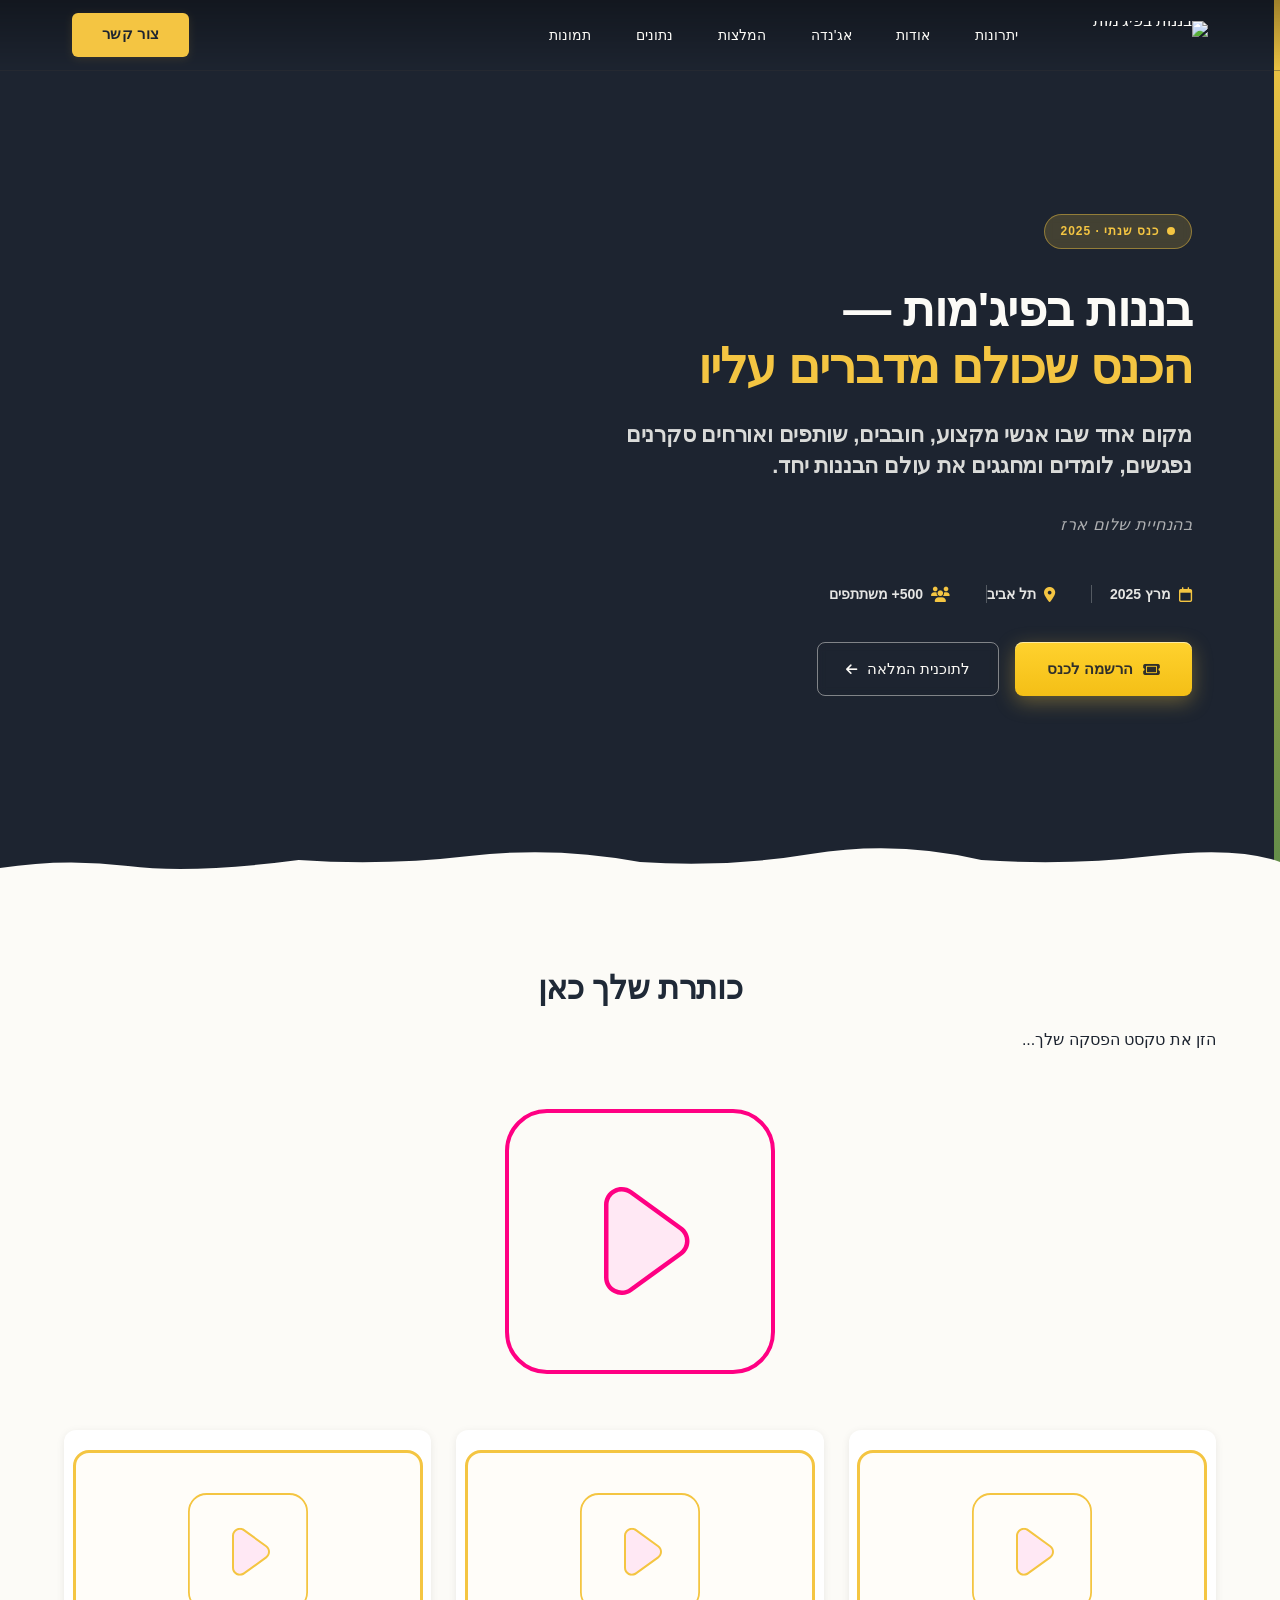
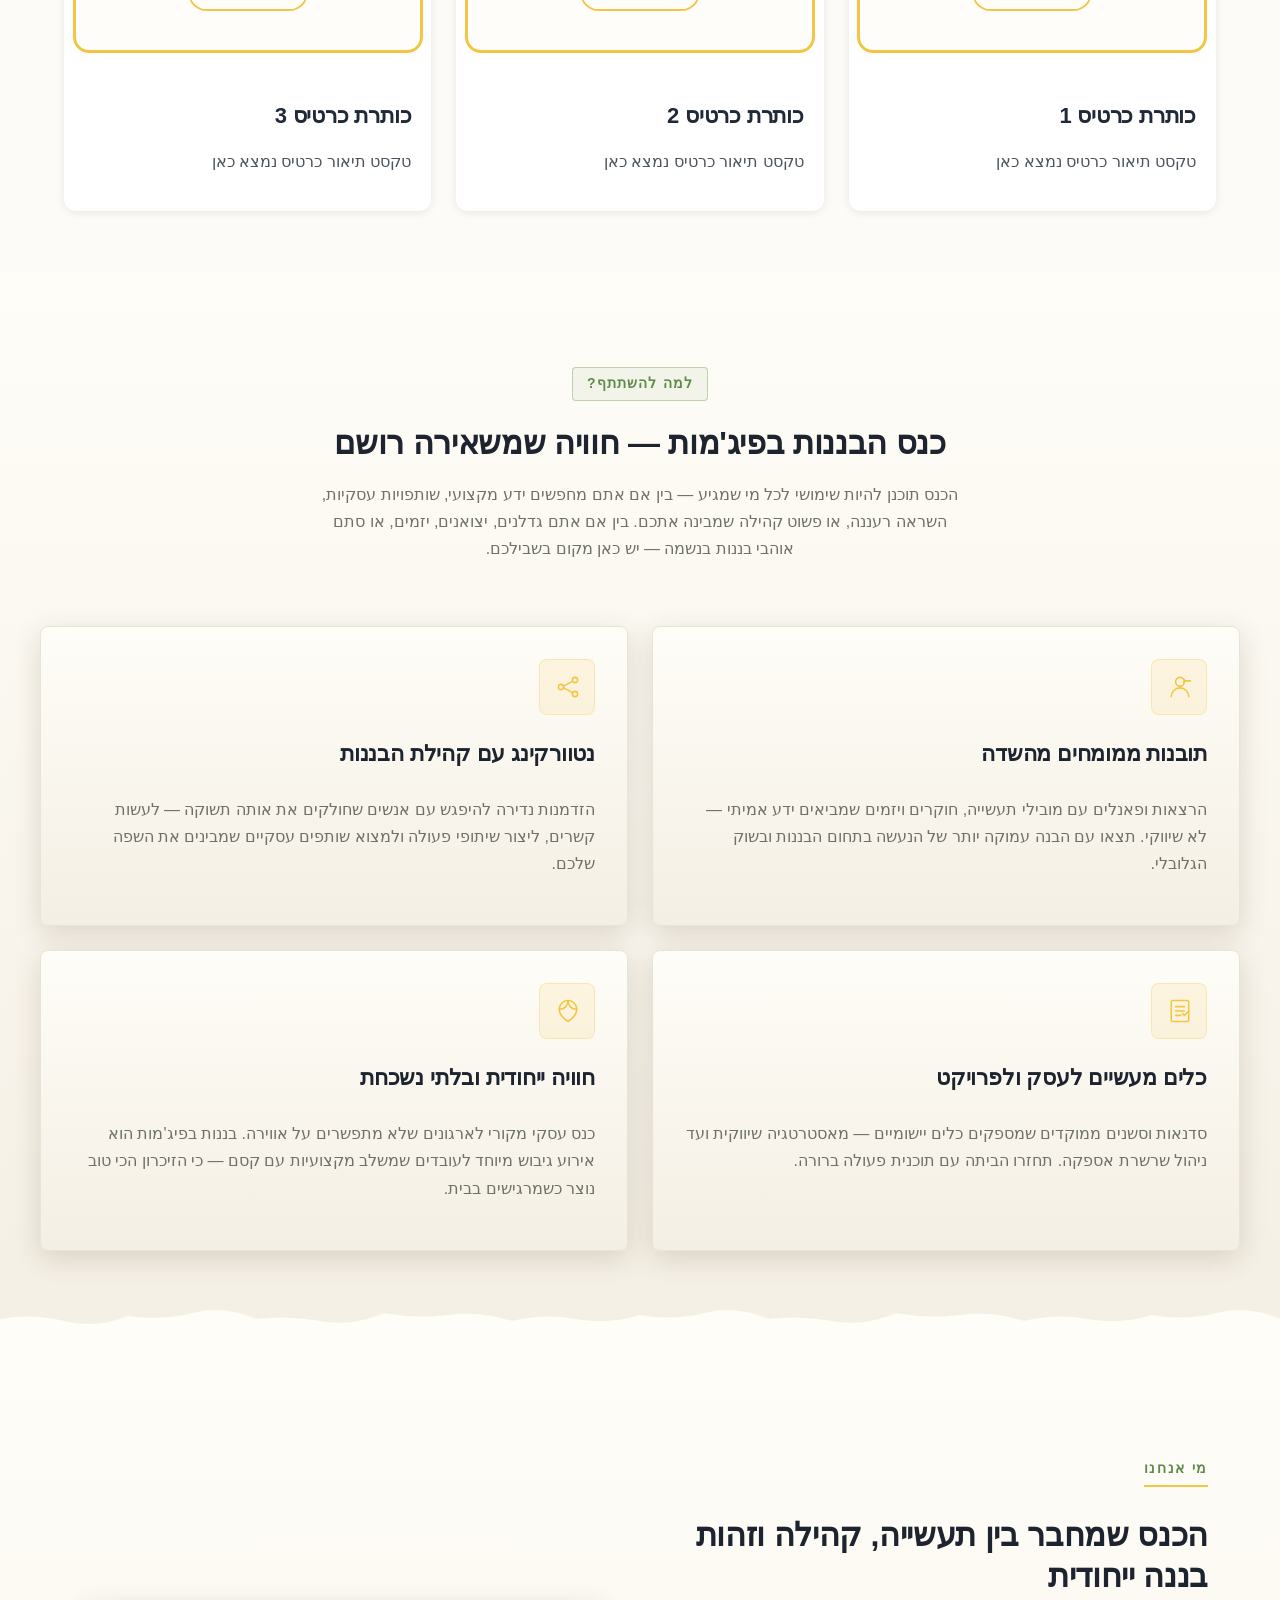
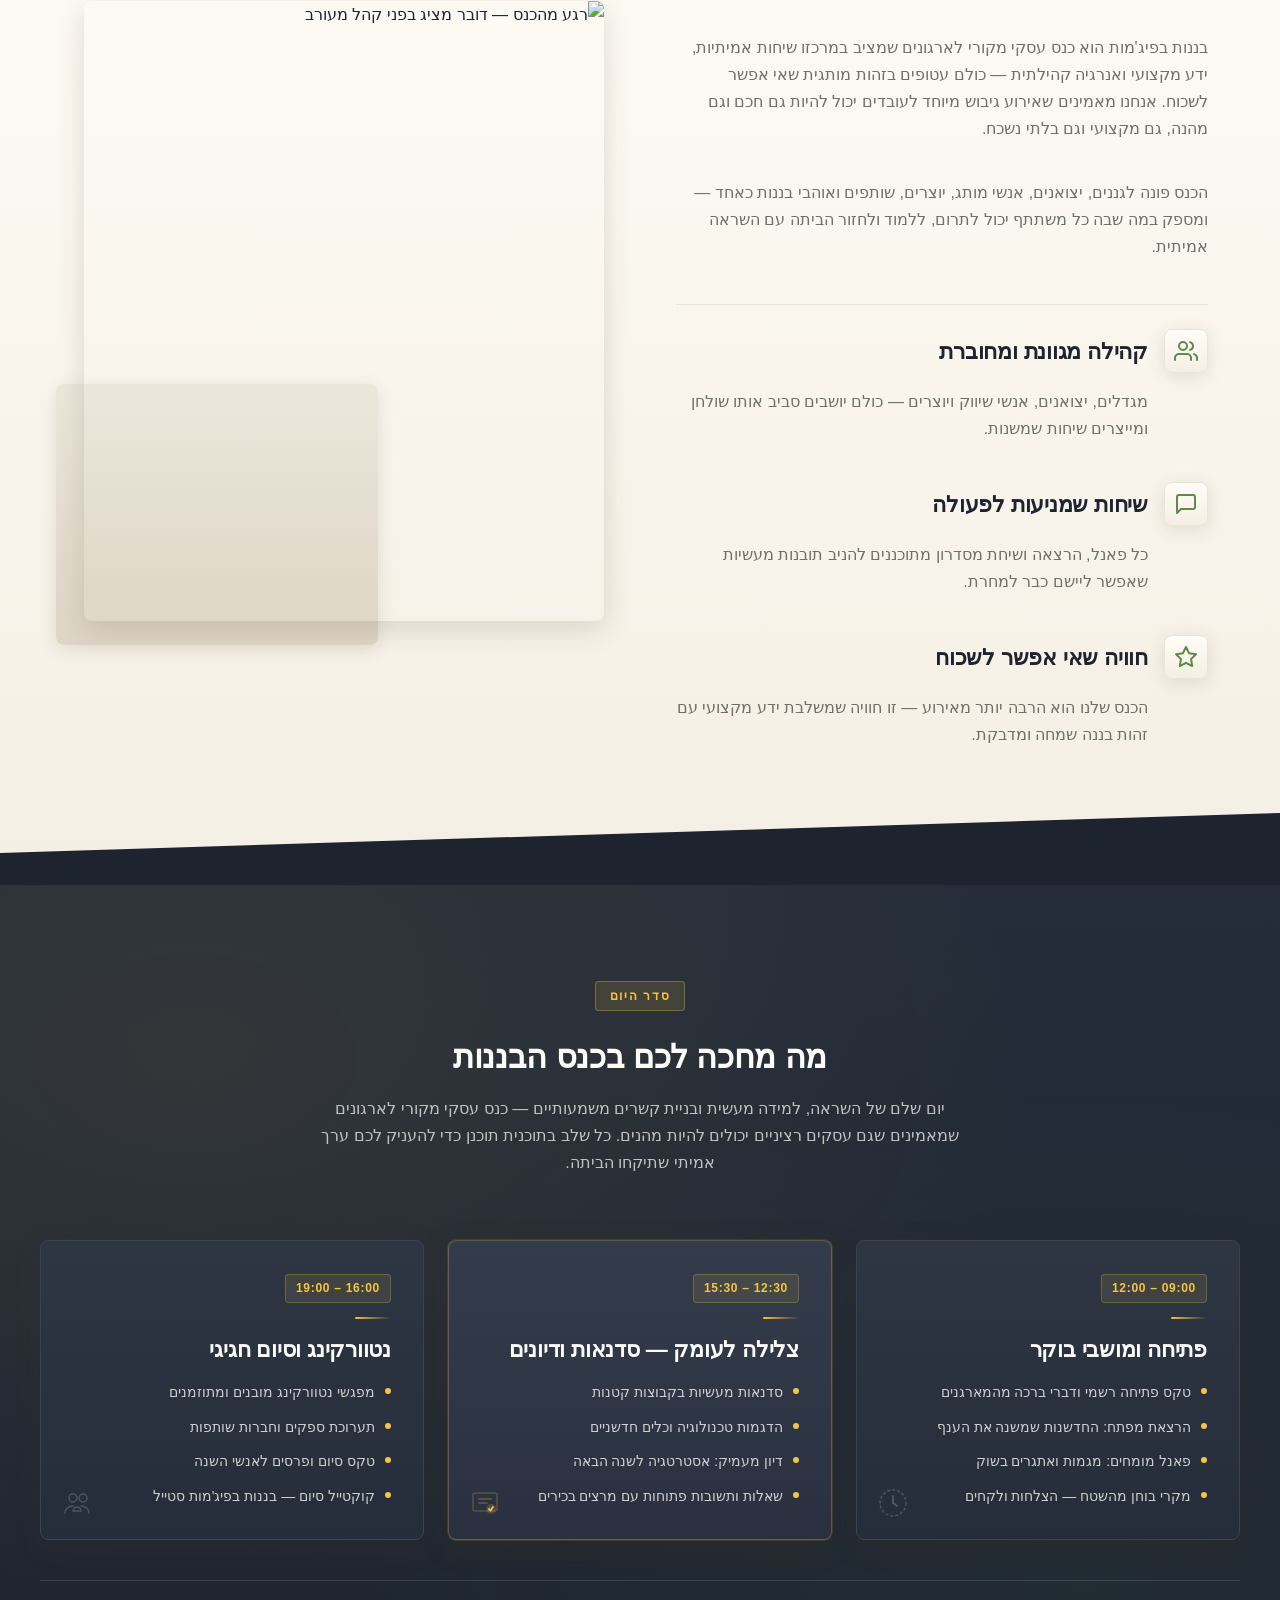
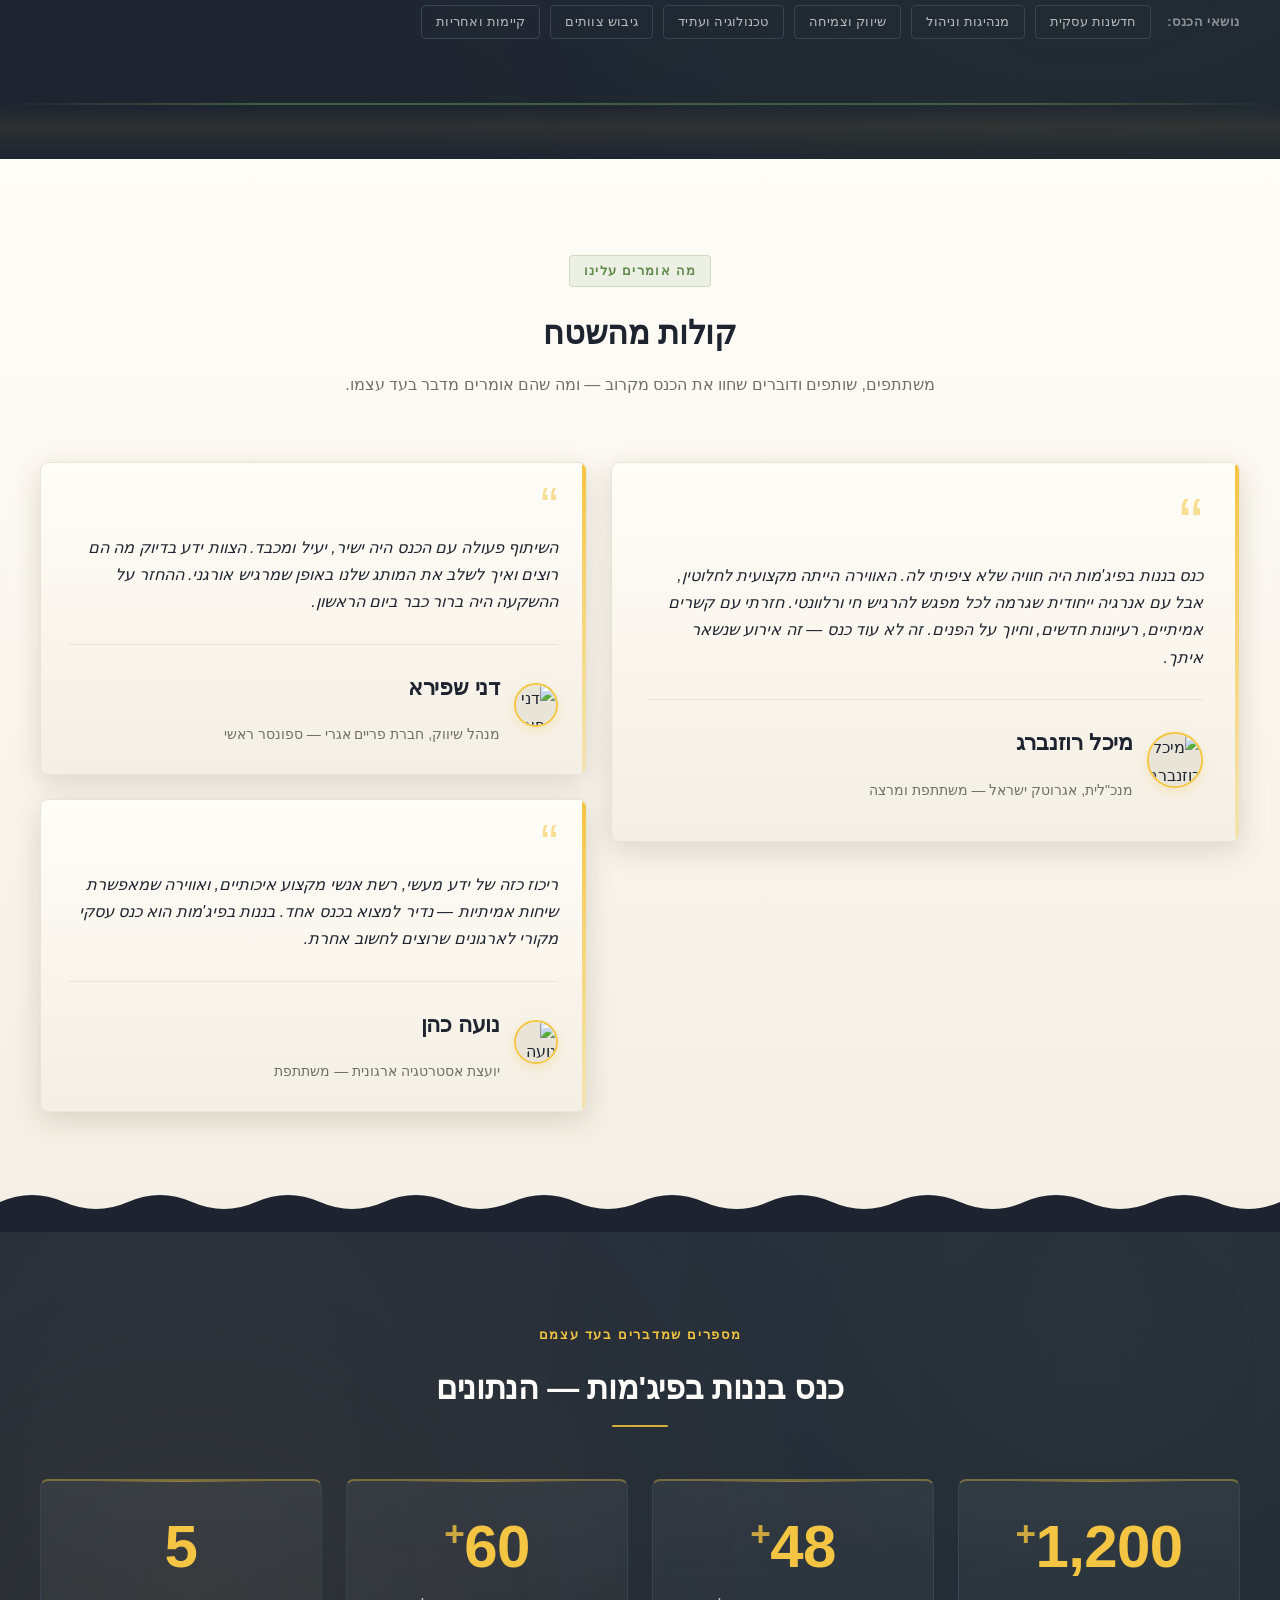
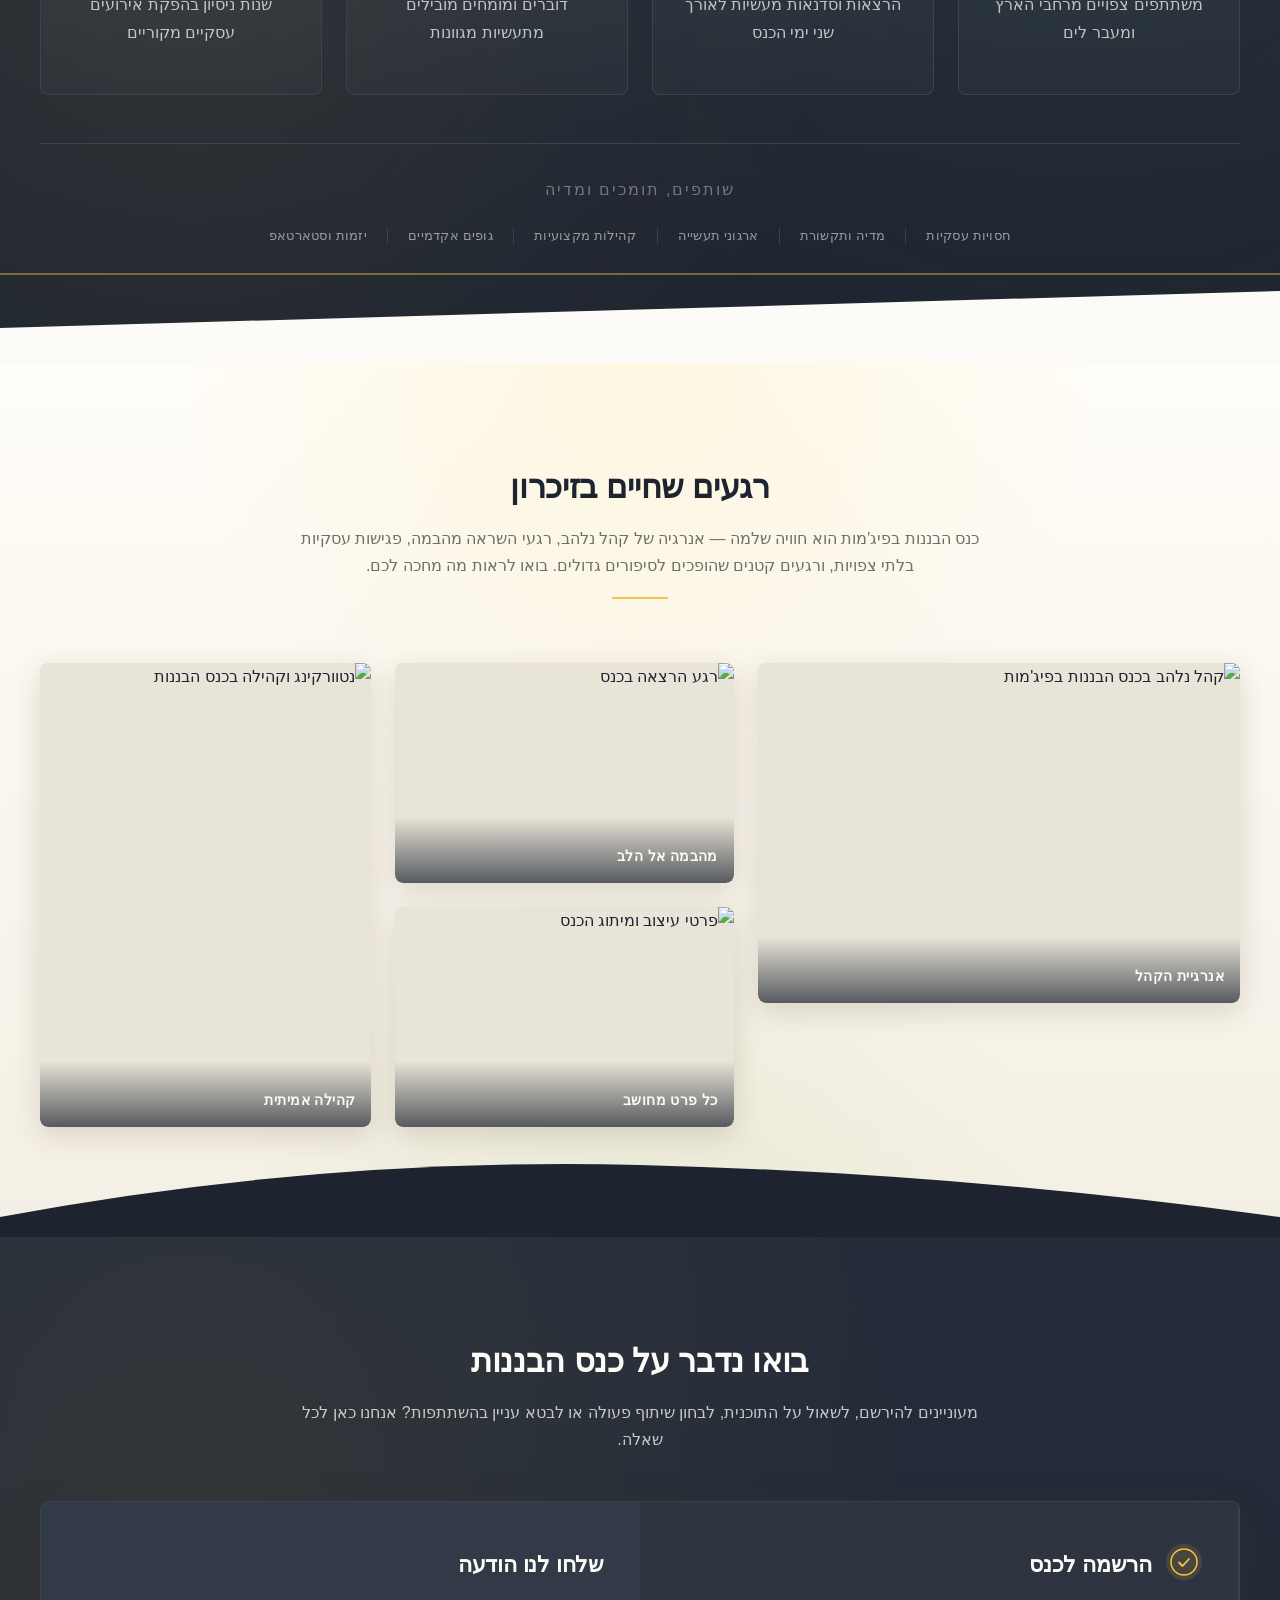
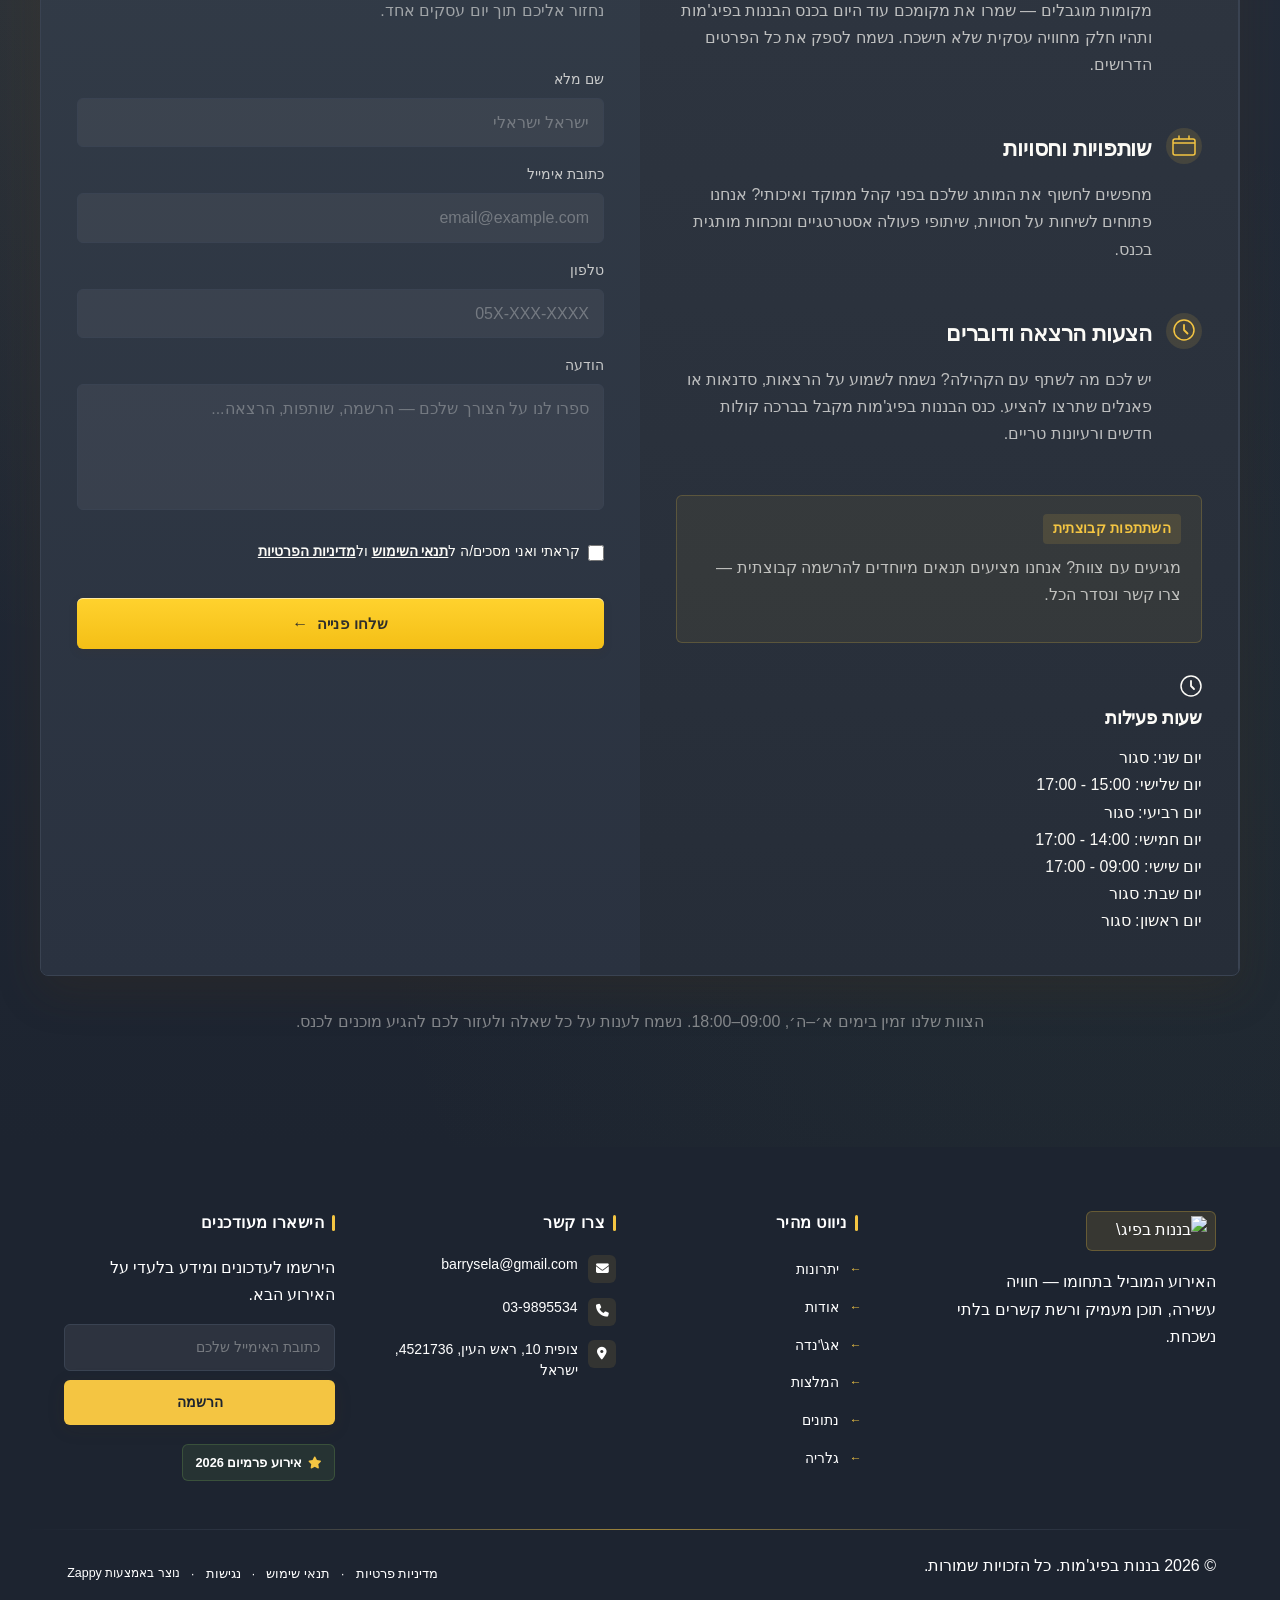
==== commit 004264be: "Background sync: Progressive GitHub Sync" ====
--- a/index.html
+++ b/index.html
@@ -238,316 +238,342 @@
     <!-- Mickidum Accessibility Toolbar -->
     <script src="https://cdn.jsdelivr.net/gh/mickidum/acc_toolbar/acctoolbar/acctoolbar.min.js"></script>
 
+
+
 <style data-zappy-section-v2-css="true">
 /* V2 Regenerated Section CSS */
 .index-hero-section {
   position: relative;
   width: 100%;
   min-height: 100vh;
+  overflow: visible;
+  background: var(--bg-dark);
+  color: var(--text-light);
   display: flex;
   align-items: center;
-  overflow: visible;
-  background-color: var(--bg-dark);
-  color: var(--text-light);
-  padding-bottom: 80px;
-}
-
-/* Background image layer */
-.index-hero-section .index-hero-bg {
+  padding-bottom: 70px;
+}
+
+/* ── Background ── */
+.index-hero-section .hero-bg-layer {
   position: absolute;
   inset: 0;
   z-index: 0;
+  overflow: hidden;
+}
+
+.index-hero-section .hero-bg-image {
   width: 100%;
   height: 100%;
+  background-size: cover;
   background-position: center;
-  background-size: cover;
-  background-repeat: no-repeat;
-}
-
-/* Scrim overlay */
-.index-hero-section .index-hero-scrim {
+  min-height: 100vh;
+}
+
+/* ── Scrim ── */
+.index-hero-section .hero-scrim {
   position: absolute;
   inset: 0;
   z-index: 1;
   pointer-events: none;
   background-image:
-    linear-gradient(to left, rgba(29,36,48,0.92) 0%, rgba(29,36,48,0.75) 55%, rgba(29,36,48,0.35) 100%),
-    linear-gradient(to top, rgba(29,36,48,0.85) 0%, rgba(29,36,48,0.0) 50%);
-}
-
-/* Banana accent bar */
-.index-hero-section .index-hero-accent-bar {
+    linear-gradient(135deg, rgba(29,36,48,0.88) 0%, rgba(29,36,48,0.72) 45%, rgba(29,36,48,0.40) 100%),
+    linear-gradient(0deg, rgba(29,36,48,0.70) 0%, transparent 55%);
+}
+
+/* ── Accent line ── */
+.index-hero-section .hero-accent-line {
   position: absolute;
   inset-inline-start: 0;
   top: 0;
-  bottom: 0;
-  width: 5px;
+  width: 6px;
+  height: 100%;
+  background: linear-gradient(180deg, #F4C542 0%, #5E8B4A 100%);
   z-index: 2;
-  background: linear-gradient(180deg, #ffd22e 0%, #f4bf16 50%, #6b9a24 100%);
   pointer-events: none;
 }
 
-/* Container */
-.index-hero-section .index-hero-container {
+/* ── Content wrapper ── */
+.index-hero-section .hero-content-wrapper {
   position: relative;
   z-index: 10;
   width: 100%;
   max-width: 1200px;
   margin: 0 auto;
-  padding: 120px 48px 40px;
+  padding: 140px 48px 60px;
   display: flex;
-  justify-content: flex-start;
-}
-
-/* Content block */
-.index-hero-section .index-hero-content {
-  max-width: 640px;
+  align-items: flex-end;
+}
+
+.index-hero-section .hero-inner {
+  max-width: 680px;
   display: flex;
   flex-direction: column;
   align-items: flex-start;
-  gap: 24px;
-  text-align: right;
-}
-
-/* Badge */
-.index-hero-section .index-hero-badge {
+  gap: 0;
+}
+
+/* ── Badge ── */
+.index-hero-section .hero-badge {
   display: inline-flex;
+  align-items: center;
+  gap: 8px;
+  background: rgba(244,197,66,0.18);
+  border: 1px solid rgba(244,197,66,0.45);
+  border-radius: 999px;
+  padding: 6px 16px;
+  margin-bottom: 24px;
+  font-family: 'Inter', sans-serif;
+  font-size: 12px;
+  font-weight: 700;
+  letter-spacing: 0.08em;
+  text-transform: uppercase;
+  color: var(--primary);
+  backdrop-filter: blur(4px);
+}
+
+.index-hero-section .badge-dot {
+  display: inline-block;
+  width: 8px;
+  height: 8px;
+  border-radius: 50%;
+  background: var(--primary);
+  animation: heroPulse 2s ease-in-out infinite;
+}
+
+@keyframes heroPulse {
+  0%, 100% { box-shadow: 0 0 0 0 rgba(244,197,66,0.6); }
+  50% { box-shadow: 0 0 0 6px rgba(244,197,66,0); }
+}
+
+/* ── Headline ── */
+.index-hero-section .hero-headline {
+  font-family: 'Cormorant Garamond', serif;
+  font-size: 3rem;
+  font-weight: 800;
+  line-height: 1.2;
+  letter-spacing: -0.02em;
+  color: var(--text-light);
+  text-align: start;
+  margin: 0 0 6px 0;
+}
+
+.index-hero-section .hero-headline-accent {
+  color: var(--primary);
+  -webkit-text-fill-color: var(--primary);
+}
+
+/* ── Subtitle ── */
+.index-hero-section .hero-subtitle {
+  font-family: 'Inter', sans-serif;
+  font-size: 1.375rem;
+  font-weight: 400;
+  line-height: 1.6;
+  color: rgba(252,251,247,0.85);
+  text-align: start;
+  margin: 20px 0 0 0;
+  max-width: 580px;
+}
+
+/* ── Host ── */
+.index-hero-section .hero-host {
+  font-family: 'Inter', sans-serif;
+  font-size: 14px;
+  font-weight: 500;
+  color: rgba(252,251,247,0.65);
+  text-align: start;
+  margin: 14px 0 0 0;
+  letter-spacing: 0.03em;
+  font-style: italic;
+}
+
+/* ── Meta strip ── */
+.index-hero-section .hero-meta {
+  display: flex;
+  flex-direction: row;
+  align-items: center;
+  gap: 0;
+  margin: 28px 0 0 0;
+  flex-wrap: wrap;
+  row-gap: 10px;
+}
+
+.index-hero-section .hero-meta-item {
+  display: flex;
   flex-direction: row;
   align-items: center;
   gap: 8px;
-  background: rgba(244, 197, 66, 0.18);
-  border: 1px solid rgba(244, 197, 66, 0.45);
-  border-radius: 999px;
-  padding: 6px 16px;
-  font-family: 'Inter', sans-serif;
-  font-size: 13px;
-  font-weight: 700;
-  letter-spacing: 0.06em;
-  text-transform: uppercase;
-  color: #ffd22e;
-}
-
-.index-hero-section .index-hero-badge-icon {
-  font-size: 15px;
-  line-height: 1;
-}
-
-/* H1 */
-.index-hero-section .index-hero-h1 {
-  font-family: 'Cormorant Garamond', serif;
-  font-size: clamp(2.4rem, 5vw, 3.8rem);
-  font-weight: 800;
-  line-height: 1.1;
-  letter-spacing: -0.02em;
-  color: var(--text-light);
-  margin: 0;
-  text-align: right;
-}
-
-.index-hero-section .index-hero-h1-sub {
-  color: #ffd22e;
-  display: block;
-}
-
-/* H3 subtitle */
-.index-hero-section .index-hero-h3 {
-  font-family: 'Inter', sans-serif;
-  font-size: 1.1rem;
-  font-weight: 400;
-  line-height: 1.7;
-  color: rgba(252, 251, 247, 0.82);
-  margin: 0;
-  max-width: 520px;
-  text-align: right;
-}
-
-/* Meta row */
-.index-hero-section .index-hero-meta {
-  display: flex;
-  flex-direction: row;
-  align-items: center;
-  gap: 12px;
-  flex-wrap: wrap;
-}
-
-.index-hero-section .index-hero-meta-item {
-  display: flex;
-  flex-direction: row;
-  align-items: center;
-  gap: 6px;
   font-family: 'Inter', sans-serif;
   font-size: 14px;
-  font-weight: 500;
-  color: rgba(252, 251, 247, 0.75);
-}
-
-.index-hero-section .index-hero-meta-item i {
-  color: #ffd22e;
-  font-size: 14px;
-}
-
-.index-hero-section .index-hero-meta-divider {
-  width: 4px;
-  height: 4px;
-  border-radius: 50%;
-  background: rgba(252, 251, 247, 0.3);
-  flex-shrink: 0;
-}
-
-/* CTA Buttons */
-.index-hero-section .index-hero-ctas {
+  font-weight: 600;
+  color: rgba(252,251,247,0.90);
+  padding: 0 18px 0 0;
+}
+
+.index-hero-section .hero-meta-item:first-child {
+  padding-inline-end: 18px;
+  padding-inline-start: 0;
+}
+
+.index-hero-section .hero-meta-item i {
+  color: var(--primary);
+  font-size: 15px;
+}
+
+.index-hero-section .hero-meta-divider {
+  width: 1px;
+  height: 18px;
+  background: rgba(252,251,247,0.25);
+  margin-inline-end: 18px;
+}
+
+/* ── CTAs ── */
+.index-hero-section .hero-ctas {
   display: flex;
   flex-direction: row;
   align-items: center;
   gap: 16px;
+  margin: 36px 0 0 0;
   flex-wrap: wrap;
 }
 
-.index-hero-section .index-hero-btn-primary {
+.index-hero-section .hero-btn-primary {
   display: inline-flex;
-  flex-direction: row;
   align-items: center;
-  gap: 8px;
+  gap: 10px;
   background: linear-gradient(180deg, #ffd22e 0%, #f4bf16 100%);
   color: #2f2f2b;
+  padding: 14px 32px;
+  border-radius: 8px;
+  border: none;
   font-family: 'Inter', sans-serif;
+  font-weight: 700;
   font-size: 15px;
-  font-weight: 700;
-  padding: 14px 28px;
-  border-radius: 8px;
   text-decoration: none;
-  box-shadow: inset 0 1px 0 rgba(255,255,255,0.55), 0 6px 20px rgba(72,52,23,0.22);
-  transition: transform 0.22s ease, box-shadow 0.22s ease;
+  box-shadow: inset 0 1px 0 rgba(255,255,255,0.55), 0 6px 20px rgba(244,197,66,0.35);
+  transition: transform 0.2s ease, box-shadow 0.2s ease;
+  cursor: pointer;
   white-space: nowrap;
 }
 
-.index-hero-section .index-hero-btn-primary:hover {
+.index-hero-section .hero-btn-primary:hover {
   transform: translateY(-3px);
-  box-shadow: inset 0 1px 0 rgba(255,255,255,0.55), 0 10px 28px rgba(72,52,23,0.3);
-}
-
-.index-hero-section .index-hero-btn-ghost {
+  box-shadow: inset 0 1px 0 rgba(255,255,255,0.55), 0 10px 28px rgba(244,197,66,0.45);
+}
+
+.index-hero-section .hero-btn-secondary {
   display: inline-flex;
-  flex-direction: row;
   align-items: center;
-  gap: 8px;
+  gap: 10px;
   background: transparent;
   color: var(--text-light);
+  padding: 13px 28px;
+  border-radius: 8px;
+  border: 1.5px solid rgba(252,251,247,0.45);
   font-family: 'Inter', sans-serif;
+  font-weight: 500;
   font-size: 15px;
-  font-weight: 500;
-  padding: 13px 22px;
-  border-radius: 8px;
-  border: 1.5px solid rgba(252, 251, 247, 0.35);
   text-decoration: none;
-  transition: border-color 0.22s ease, background 0.22s ease, transform 0.22s ease;
+  transition: border-color 0.2s ease, background 0.2s ease, transform 0.2s ease;
+  cursor: pointer;
   white-space: nowrap;
-}
-
-.index-hero-section .index-hero-btn-ghost:hover {
-  border-color: rgba(252, 251, 247, 0.7);
-  background: rgba(252, 251, 247, 0.08);
+  backdrop-filter: blur(4px);
+}
+
+.index-hero-section .hero-btn-secondary:hover {
+  border-color: var(--primary);
+  background: rgba(244,197,66,0.10);
   transform: translateY(-2px);
 }
 
-.index-hero-section .index-hero-btn-ghost i {
+.index-hero-section .hero-btn-secondary i {
   font-size: 13px;
-  transition: transform 0.22s ease;
-}
-
-.index-hero-section .index-hero-btn-ghost:hover i {
+  transition: transform 0.2s ease;
+}
+
+.index-hero-section .hero-btn-secondary:hover i {
   transform: translateX(-4px);
 }
 
-/* Host credit */
-.index-hero-section .index-hero-host {
-  font-family: 'Inter', sans-serif;
-  font-size: 13px;
-  font-weight: 400;
-  color: rgba(252, 251, 247, 0.5);
-  margin: 0;
-  text-align: right;
-}
-
-.index-hero-section .index-hero-host strong {
-  color: rgba(252, 251, 247, 0.75);
-  font-weight: 600;
-}
-
-/* Bottom wave divider */
-.index-hero-section .index-hero-divider-wrapper {
+/* ── Bottom Divider ── */
+.index-hero-section .hero-divider-wrapper {
   position: absolute;
   bottom: 0;
   left: 0;
   width: 100%;
-  height: 80px;
+  height: 70px;
   pointer-events: none;
   z-index: 5;
 }
 
-.index-hero-section .index-hero-divider-wrapper svg {
+.index-hero-section .hero-divider-wrapper svg {
   display: block;
   width: 100%;
   height: 100%;
 }
 
-/* ── MOBILE ── */
+/* ── RESPONSIVE ── */
 @media (max-width: 768px) {
   .index-hero-section {
     min-height: 100svh;
+    padding-bottom: 70px;
+  }
+
+  .index-hero-section .hero-content-wrapper {
+    padding: 110px 20px 50px;
     align-items: flex-end;
-    padding-bottom: 80px;
   }
 
-  .index-hero-section .index-hero-scrim {
-    background-image:
-      linear-gradient(to top, rgba(29,36,48,0.96) 0%, rgba(29,36,48,0.6) 60%, rgba(29,36,48,0.25) 100%);
+  .index-hero-section .hero-inner {
+    max-width: 100%;
   }
 
-  .index-hero-section .index-hero-accent-bar {
-    display: none;
+  .index-hero-section .hero-headline {
+    font-size: 2.1rem;
+    line-height: 1.25;
   }
 
-  .index-hero-section .index-hero-container {
-    padding: 100px 20px 32px;
-    justify-content: center;
+  .index-hero-section .hero-subtitle {
+    font-size: 1.05rem;
+    line-height: 1.65;
   }
 
-  .index-hero-section .index-hero-content {
-    max-width: 100%;
-    gap: 18px;
+  .index-hero-section .hero-meta {
+    gap: 0;
+    row-gap: 8px;
   }
 
-  .index-hero-section .index-hero-h1 {
-    font-size: 2.1rem;
+  .index-hero-section .hero-meta-item {
+    font-size: 13px;
+    padding-inline-end: 12px;
   }
 
-  .index-hero-section .index-hero-h3 {
-    font-size: 0.97rem;
+  .index-hero-section .hero-meta-divider {
+    margin-inline-end: 12px;
   }
 
-  .index-hero-section .index-hero-meta {
-    gap: 8px;
-  }
-
-  .index-hero-section .index-hero-ctas {
+  .index-hero-section .hero-ctas {
     flex-direction: column;
     align-items: stretch;
-    gap: 10px;
+    gap: 12px;
     width: 100%;
   }
 
-  .index-hero-section .index-hero-btn-primary,
-  .index-hero-section .index-hero-btn-ghost {
+  .index-hero-section .hero-btn-primary,
+  .index-hero-section .hero-btn-secondary {
     justify-content: center;
     width: 100%;
+    padding: 14px 20px;
   }
-}
-
-/* ── LARGE DESKTOP ── */
-@media (min-width: 1200px) {
-  .index-hero-section .index-hero-h1 {
-    font-size: 4rem;
+
+  .index-hero-section .hero-accent-line {
+    width: 4px;
+  }
+}
+
+@media (min-width: 1024px) {
+  .index-hero-section .hero-headline {
+    font-size: 3.8rem;
   }
 }
 </style>
@@ -1100,71 +1126,73 @@
   
   <main>
     <section class="index-hero-section" data-layout-spec="בית-hero" dir="rtl" data-hero-type="fullscreen-scrim" data-zappy-section="true" id="hero">
-  <!-- Background Image -->
-  <div class="index-hero-bg" style="background-image: url('assets/site-index-hero-image-1.webp'); background-size: cover; background-position: center;"></div>
+  <!-- Background Layer -->
+  <div class="hero-bg-layer">
+    <div class="hero-bg-image" style="background-image: url('assets/site-index-hero-image-1.webp'); background-size: cover; background-position: center; min-height: 100vh;"></div>
+  </div>
 
   <!-- Scrim Overlay -->
-  <div class="index-hero-scrim" aria-hidden="true"></div>
-
-  <!-- Decorative banana accent bar -->
-  <div class="index-hero-accent-bar" aria-hidden="true"></div>
+  <div class="hero-scrim" aria-hidden="true"></div>
+
+  <!-- Decorative banana accent line -->
+  <div class="hero-accent-line" aria-hidden="true"></div>
 
   <!-- Content -->
-  <div class="index-hero-container">
-    <div class="index-hero-content">
-
-      <!-- Label badge -->
-      <div class="index-hero-badge">
-        <span class="index-hero-badge-icon" aria-hidden="true">🍌</span>
+  <div class="hero-content-wrapper">
+    <div class="hero-inner">
+
+      <!-- Event badge -->
+      <div class="hero-badge">
+        <span class="badge-dot" aria-hidden="true"></span>
         <span>כנס שנתי · 2025</span>
       </div>
 
-      <!-- Main headline -->
-      <h1 class="index-hero-h1">בננות בפיג'מות —<br><span class="index-hero-h1-sub">הכנס שכולם מדברים עליו</span></h1>
-
-      <!-- Subheadline -->
-      <h3 class="index-hero-h3">מקום אחד שבו אנשי מקצוע, חובבים, שותפים ואורחים סקרנים נפגשים, לומדים ומחגגים את עולם הבננות יחד.</h3>
-
-      <!-- Meta info row -->
-      <div class="index-hero-meta">
-        <div class="index-hero-meta-item">
+      <!-- Main Headline -->
+      <h1 class="hero-headline">בננות בפיג'מות —<br><span class="hero-headline-accent">הכנס שכולם מדברים עליו</span></h1>
+
+      <!-- Subtitle -->
+      <h3 class="hero-subtitle">מקום אחד שבו אנשי מקצוע, חובבים, שותפים ואורחים סקרנים נפגשים, לומדים ומחגגים את עולם הבננות יחד.</h3>
+
+      <!-- Host line -->
+      <p class="hero-host">בהנחיית שלום ארז</p>
+
+      <!-- Meta info strip -->
+      <div class="hero-meta">
+        <div class="hero-meta-item">
           <i class="fa-regular fa-calendar" aria-hidden="true"></i>
           <span>מרץ 2025</span>
         </div>
-        <div class="index-hero-meta-divider" aria-hidden="true"></div>
-        <div class="index-hero-meta-item">
-          <i class="fa-regular fa-location-dot" aria-hidden="true"></i>
+        <div class="hero-meta-divider" aria-hidden="true"></div>
+        <div class="hero-meta-item">
+          <i class="fa-solid fa-location-dot" aria-hidden="true"></i>
           <span>תל אביב</span>
         </div>
-        <div class="index-hero-meta-divider" aria-hidden="true"></div>
-        <div class="index-hero-meta-item">
-          <i class="fa-regular fa-users" aria-hidden="true"></i>
+        <div class="hero-meta-divider" aria-hidden="true"></div>
+        <div class="hero-meta-item">
+          <i class="fa-solid fa-users" aria-hidden="true"></i>
           <span>500+ משתתפים</span>
         </div>
       </div>
 
       <!-- CTA Buttons -->
-      <div class="index-hero-ctas">
-        <a href="#contact" class="index-hero-btn-primary">
-          <i class="fa-solid fa-pen-to-square" aria-hidden="true"></i>
+      <div class="hero-ctas">
+        <a href="#contact" class="btn-primary hero-btn-primary">
+          <i class="fa-solid fa-ticket" aria-hidden="true"></i>
           הרשמה לכנס
         </a>
-        <a href="#program" class="index-hero-btn-ghost">
+        <a href="#program" class="btn-ghost-outline hero-btn-secondary">
           לתוכנית המלאה
           <i class="fa-solid fa-arrow-left" aria-hidden="true"></i>
         </a>
       </div>
 
-      <!-- Host credit -->
-      <p class="index-hero-host">בהנחיית <strong>שלום ארז</strong></p>
-
     </div>
   </div>
 
-  <!-- Bottom wave divider -->
-  <div class="index-hero-divider-wrapper">
-    <svg data-no-icon-edit="true" aria-hidden="true" viewBox="0 0 1440 80" preserveAspectRatio="none" xmlns="http://www.w3.org/2000/svg">
-      <path d="M0,80 L0,48 Q120,28 240,44 T480,36 Q600,28 720,44 T960,36 Q1080,28 1200,44 T1440,38 L1440,80 Z" fill="var(--bg-light)"></path>
+  <!-- Bottom divider -->
+  <div class="hero-divider-wrapper">
+    <svg data-no-icon-edit="true" aria-hidden="true" viewBox="0 0 1200 70" preserveAspectRatio="none" xmlns="http://www.w3.org/2000/svg">
+      <path d="M0,70 L0,38 Q60,28 120,36 T280,30 Q360,36 440,26 T600,32 Q680,38 760,24 T920,30 Q1000,36 1080,26 T1200,32 L1200,70 Z" fill="var(--bg-light)"></path>
     </svg>
   </div>
 </section>
--- a/styles.css
+++ b/styles.css
@@ -5401,319 +5401,370 @@
 .site-footer .footer-badge span {
   color: #ffffff !important;
 }
+/* Background image layer */
+
+/* Scrim overlay */
+
+/* Banana accent bar */
+
+/* Container */
+
+/* Content block */
+
+/* Badge */
+
+/* H1 */
+
+/* H3 subtitle */
+
+/* Meta row */
+
+/* CTA Buttons */
+
+/* Host credit */
+
+/* Bottom wave divider */
+
+/* ── MOBILE ── */
+
+/* ── LARGE DESKTOP ── */
 
 /* ═══════════════════════════════════════════════════════════
    V2 REGENERATED SECTION CSS (בית-hero)
-   Added: 2026-04-19T10:01:03.853Z
+   Added: 2026-04-19T10:01:54.716Z
    ═══════════════════════════════════════════════════════════ */
 .index-hero-section {
   position: relative;
   width: 100%;
   min-height: 100vh;
+  overflow: visible;
+  background: var(--bg-dark);
+  color: var(--text-light);
   display: flex;
   align-items: center;
-  overflow: visible;
-  background-color: var(--bg-dark);
-  color: var(--text-light);
-  padding-bottom: 80px;
-}
-
-/* Background image layer */
-.index-hero-section .index-hero-bg {
+  padding-bottom: 70px;
+}
+
+/* ── Background ── */
+.index-hero-section .hero-bg-layer {
   position: absolute;
   inset: 0;
   z-index: 0;
+  overflow: hidden;
+}
+
+.index-hero-section .hero-bg-image {
   width: 100%;
   height: 100%;
+  background-size: cover;
   background-position: center;
-  background-size: cover;
-  background-repeat: no-repeat;
-}
-
-/* Scrim overlay */
-.index-hero-section .index-hero-scrim {
+  min-height: 100vh;
+}
+
+/* ── Scrim ── */
+.index-hero-section .hero-scrim {
   position: absolute;
   inset: 0;
   z-index: 1;
   pointer-events: none;
   background-image:
-    linear-gradient(to left, rgba(29,36,48,0.92) 0%, rgba(29,36,48,0.75) 55%, rgba(29,36,48,0.35) 100%),
-    linear-gradient(to top, rgba(29,36,48,0.85) 0%, rgba(29,36,48,0.0) 50%);
-}
-
-/* Banana accent bar */
-.index-hero-section .index-hero-accent-bar {
+    linear-gradient(135deg, rgba(29,36,48,0.88) 0%, rgba(29,36,48,0.72) 45%, rgba(29,36,48,0.40) 100%),
+    linear-gradient(0deg, rgba(29,36,48,0.70) 0%, transparent 55%);
+}
+
+/* ── Accent line ── */
+.index-hero-section .hero-accent-line {
   position: absolute;
   inset-inline-start: 0;
   top: 0;
-  bottom: 0;
-  width: 5px;
+  width: 6px;
+  height: 100%;
+  background: linear-gradient(180deg, #F4C542 0%, #5E8B4A 100%);
   z-index: 2;
-  background: linear-gradient(180deg, #ffd22e 0%, #f4bf16 50%, #6b9a24 100%);
   pointer-events: none;
 }
 
-/* Container */
-.index-hero-section .index-hero-container {
+/* ── Content wrapper ── */
+.index-hero-section .hero-content-wrapper {
   position: relative;
   z-index: 10;
   width: 100%;
   max-width: 1200px;
   margin: 0 auto;
-  padding: 120px 48px 40px;
+  padding: 140px 48px 60px;
   display: flex;
-  justify-content: flex-start;
-}
-
-/* Content block */
-.index-hero-section .index-hero-content {
-  max-width: 640px;
+  align-items: flex-end;
+}
+
+.index-hero-section .hero-inner {
+  max-width: 680px;
   display: flex;
   flex-direction: column;
   align-items: flex-start;
-  gap: 24px;
-  text-align: right;
-}
-
-/* Badge */
-.index-hero-section .index-hero-badge {
+  gap: 0;
+}
+
+/* ── Badge ── */
+.index-hero-section .hero-badge {
   display: inline-flex;
+  align-items: center;
+  gap: 8px;
+  background: rgba(244,197,66,0.18);
+  border: 1px solid rgba(244,197,66,0.45);
+  border-radius: 999px;
+  padding: 6px 16px;
+  margin-bottom: 24px;
+  font-family: 'Inter', sans-serif;
+  font-size: 12px;
+  font-weight: 700;
+  letter-spacing: 0.08em;
+  text-transform: uppercase;
+  color: var(--primary);
+  backdrop-filter: blur(4px);
+}
+
+.index-hero-section .badge-dot {
+  display: inline-block;
+  width: 8px;
+  height: 8px;
+  border-radius: 50%;
+  background: var(--primary);
+  animation: heroPulse 2s ease-in-out infinite;
+}
+
+@keyframes heroPulse {
+  0%, 100% { box-shadow: 0 0 0 0 rgba(244,197,66,0.6); }
+  50% { box-shadow: 0 0 0 6px rgba(244,197,66,0); }
+}
+
+/* ── Headline ── */
+.index-hero-section .hero-headline {
+  font-family: 'Cormorant Garamond', serif;
+  font-size: 3rem;
+  font-weight: 800;
+  line-height: 1.2;
+  letter-spacing: -0.02em;
+  color: var(--text-light);
+  text-align: start;
+  margin: 0 0 6px 0;
+}
+
+.index-hero-section .hero-headline-accent {
+  color: var(--primary);
+  -webkit-text-fill-color: var(--primary);
+}
+
+/* ── Subtitle ── */
+.index-hero-section .hero-subtitle {
+  font-family: 'Inter', sans-serif;
+  font-size: 1.375rem;
+  font-weight: 400;
+  line-height: 1.6;
+  color: rgba(252,251,247,0.85);
+  text-align: start;
+  margin: 20px 0 0 0;
+  max-width: 580px;
+}
+
+/* ── Host ── */
+.index-hero-section .hero-host {
+  font-family: 'Inter', sans-serif;
+  font-size: 14px;
+  font-weight: 500;
+  color: rgba(252,251,247,0.65);
+  text-align: start;
+  margin: 14px 0 0 0;
+  letter-spacing: 0.03em;
+  font-style: italic;
+}
+
+/* ── Meta strip ── */
+.index-hero-section .hero-meta {
+  display: flex;
+  flex-direction: row;
+  align-items: center;
+  gap: 0;
+  margin: 28px 0 0 0;
+  flex-wrap: wrap;
+  row-gap: 10px;
+}
+
+.index-hero-section .hero-meta-item {
+  display: flex;
   flex-direction: row;
   align-items: center;
   gap: 8px;
-  background: rgba(244, 197, 66, 0.18);
-  border: 1px solid rgba(244, 197, 66, 0.45);
-  border-radius: 999px;
-  padding: 6px 16px;
-  font-family: 'Inter', sans-serif;
-  font-size: 13px;
-  font-weight: 700;
-  letter-spacing: 0.06em;
-  text-transform: uppercase;
-  color: #ffd22e;
-}
-
-.index-hero-section .index-hero-badge-icon {
-  font-size: 15px;
-  line-height: 1;
-}
-
-/* H1 */
-.index-hero-section .index-hero-h1 {
-  font-family: 'Cormorant Garamond', serif;
-  font-size: clamp(2.4rem, 5vw, 3.8rem);
-  font-weight: 800;
-  line-height: 1.1;
-  letter-spacing: -0.02em;
-  color: var(--text-light);
-  margin: 0;
-  text-align: right;
-}
-
-.index-hero-section .index-hero-h1-sub {
-  color: #ffd22e;
-  display: block;
-}
-
-/* H3 subtitle */
-.index-hero-section .index-hero-h3 {
-  font-family: 'Inter', sans-serif;
-  font-size: 1.1rem;
-  font-weight: 400;
-  line-height: 1.7;
-  color: rgba(252, 251, 247, 0.82);
-  margin: 0;
-  max-width: 520px;
-  text-align: right;
-}
-
-/* Meta row */
-.index-hero-section .index-hero-meta {
-  display: flex;
-  flex-direction: row;
-  align-items: center;
-  gap: 12px;
-  flex-wrap: wrap;
-}
-
-.index-hero-section .index-hero-meta-item {
-  display: flex;
-  flex-direction: row;
-  align-items: center;
-  gap: 6px;
   font-family: 'Inter', sans-serif;
   font-size: 14px;
-  font-weight: 500;
-  color: rgba(252, 251, 247, 0.75);
-}
-
-.index-hero-section .index-hero-meta-item i {
-  color: #ffd22e;
-  font-size: 14px;
-}
-
-.index-hero-section .index-hero-meta-divider {
-  width: 4px;
-  height: 4px;
-  border-radius: 50%;
-  background: rgba(252, 251, 247, 0.3);
-  flex-shrink: 0;
-}
-
-/* CTA Buttons */
-.index-hero-section .index-hero-ctas {
+  font-weight: 600;
+  color: rgba(252,251,247,0.90);
+  padding: 0 18px 0 0;
+}
+
+.index-hero-section .hero-meta-item:first-child {
+  padding-inline-end: 18px;
+  padding-inline-start: 0;
+}
+
+.index-hero-section .hero-meta-item i {
+  color: var(--primary);
+  font-size: 15px;
+}
+
+.index-hero-section .hero-meta-divider {
+  width: 1px;
+  height: 18px;
+  background: rgba(252,251,247,0.25);
+  margin-inline-end: 18px;
+}
+
+/* ── CTAs ── */
+.index-hero-section .hero-ctas {
   display: flex;
   flex-direction: row;
   align-items: center;
   gap: 16px;
+  margin: 36px 0 0 0;
   flex-wrap: wrap;
 }
 
-.index-hero-section .index-hero-btn-primary {
+.index-hero-section .hero-btn-primary {
   display: inline-flex;
-  flex-direction: row;
   align-items: center;
-  gap: 8px;
+  gap: 10px;
   background: linear-gradient(180deg, #ffd22e 0%, #f4bf16 100%);
   color: #2f2f2b;
+  padding: 14px 32px;
+  border-radius: 8px;
+  border: none;
   font-family: 'Inter', sans-serif;
+  font-weight: 700;
   font-size: 15px;
-  font-weight: 700;
-  padding: 14px 28px;
-  border-radius: 8px;
   text-decoration: none;
-  box-shadow: inset 0 1px 0 rgba(255,255,255,0.55), 0 6px 20px rgba(72,52,23,0.22);
-  transition: transform 0.22s ease, box-shadow 0.22s ease;
+  box-shadow: inset 0 1px 0 rgba(255,255,255,0.55), 0 6px 20px rgba(244,197,66,0.35);
+  transition: transform 0.2s ease, box-shadow 0.2s ease;
+  cursor: pointer;
   white-space: nowrap;
 }
 
-.index-hero-section .index-hero-btn-primary:hover {
+.index-hero-section .hero-btn-primary:hover {
   transform: translateY(-3px);
-  box-shadow: inset 0 1px 0 rgba(255,255,255,0.55), 0 10px 28px rgba(72,52,23,0.3);
-}
-
-.index-hero-section .index-hero-btn-ghost {
+  box-shadow: inset 0 1px 0 rgba(255,255,255,0.55), 0 10px 28px rgba(244,197,66,0.45);
+}
+
+.index-hero-section .hero-btn-secondary {
   display: inline-flex;
-  flex-direction: row;
   align-items: center;
-  gap: 8px;
+  gap: 10px;
   background: transparent;
   color: var(--text-light);
+  padding: 13px 28px;
+  border-radius: 8px;
+  border: 1.5px solid rgba(252,251,247,0.45);
   font-family: 'Inter', sans-serif;
+  font-weight: 500;
   font-size: 15px;
-  font-weight: 500;
-  padding: 13px 22px;
-  border-radius: 8px;
-  border: 1.5px solid rgba(252, 251, 247, 0.35);
   text-decoration: none;
-  transition: border-color 0.22s ease, background 0.22s ease, transform 0.22s ease;
+  transition: border-color 0.2s ease, background 0.2s ease, transform 0.2s ease;
+  cursor: pointer;
   white-space: nowrap;
-}
-
-.index-hero-section .index-hero-btn-ghost:hover {
-  border-color: rgba(252, 251, 247, 0.7);
-  background: rgba(252, 251, 247, 0.08);
+  backdrop-filter: blur(4px);
+}
+
+.index-hero-section .hero-btn-secondary:hover {
+  border-color: var(--primary);
+  background: rgba(244,197,66,0.10);
   transform: translateY(-2px);
 }
 
-.index-hero-section .index-hero-btn-ghost i {
+.index-hero-section .hero-btn-secondary i {
   font-size: 13px;
-  transition: transform 0.22s ease;
-}
-
-.index-hero-section .index-hero-btn-ghost:hover i {
+  transition: transform 0.2s ease;
+}
+
+.index-hero-section .hero-btn-secondary:hover i {
   transform: translateX(-4px);
 }
 
-/* Host credit */
-.index-hero-section .index-hero-host {
-  font-family: 'Inter', sans-serif;
-  font-size: 13px;
-  font-weight: 400;
-  color: rgba(252, 251, 247, 0.5);
-  margin: 0;
-  text-align: right;
-}
-
-.index-hero-section .index-hero-host strong {
-  color: rgba(252, 251, 247, 0.75);
-  font-weight: 600;
-}
-
-/* Bottom wave divider */
-.index-hero-section .index-hero-divider-wrapper {
+/* ── Bottom Divider ── */
+.index-hero-section .hero-divider-wrapper {
   position: absolute;
   bottom: 0;
   left: 0;
   width: 100%;
-  height: 80px;
+  height: 70px;
   pointer-events: none;
   z-index: 5;
 }
 
-.index-hero-section .index-hero-divider-wrapper svg {
+.index-hero-section .hero-divider-wrapper svg {
   display: block;
   width: 100%;
   height: 100%;
 }
 
-/* ── MOBILE ── */
+/* ── RESPONSIVE ── */
 @media (max-width: 768px) {
   .index-hero-section {
     min-height: 100svh;
+    padding-bottom: 70px;
+  }
+
+  .index-hero-section .hero-content-wrapper {
+    padding: 110px 20px 50px;
     align-items: flex-end;
-    padding-bottom: 80px;
-  }
-
-  .index-hero-section .index-hero-scrim {
-    background-image:
-      linear-gradient(to top, rgba(29,36,48,0.96) 0%, rgba(29,36,48,0.6) 60%, rgba(29,36,48,0.25) 100%);
-  }
-
-  .index-hero-section .index-hero-accent-bar {
-    display: none;
-  }
-
-  .index-hero-section .index-hero-container {
-    padding: 100px 20px 32px;
-    justify-content: center;
-  }
-
-  .index-hero-section .index-hero-content {
+  }
+
+  .index-hero-section .hero-inner {
     max-width: 100%;
-    gap: 18px;
-  }
-
-  .index-hero-section .index-hero-h1 {
+  }
+
+  .index-hero-section .hero-headline {
     font-size: 2.1rem;
-  }
-
-  .index-hero-section .index-hero-h3 {
-    font-size: 0.97rem;
-  }
-
-  .index-hero-section .index-hero-meta {
-    gap: 8px;
-  }
-
-  .index-hero-section .index-hero-ctas {
+    line-height: 1.25;
+  }
+
+  .index-hero-section .hero-subtitle {
+    font-size: 1.05rem;
+    line-height: 1.65;
+  }
+
+  .index-hero-section .hero-meta {
+    gap: 0;
+    row-gap: 8px;
+  }
+
+  .index-hero-section .hero-meta-item {
+    font-size: 13px;
+    padding-inline-end: 12px;
+  }
+
+  .index-hero-section .hero-meta-divider {
+    margin-inline-end: 12px;
+  }
+
+  .index-hero-section .hero-ctas {
     flex-direction: column;
     align-items: stretch;
-    gap: 10px;
+    gap: 12px;
     width: 100%;
   }
 
-  .index-hero-section .index-hero-btn-primary,
-  .index-hero-section .index-hero-btn-ghost {
+  .index-hero-section .hero-btn-primary,
+  .index-hero-section .hero-btn-secondary {
     justify-content: center;
     width: 100%;
-  }
-}
-
-/* ── LARGE DESKTOP ── */
-@media (min-width: 1200px) {
-  .index-hero-section .index-hero-h1 {
-    font-size: 4rem;
+    padding: 14px 20px;
+  }
+
+  .index-hero-section .hero-accent-line {
+    width: 4px;
+  }
+}
+
+@media (min-width: 1024px) {
+  .index-hero-section .hero-headline {
+    font-size: 3.8rem;
   }
 }
 /* mobile-submenu-overflow-fix */
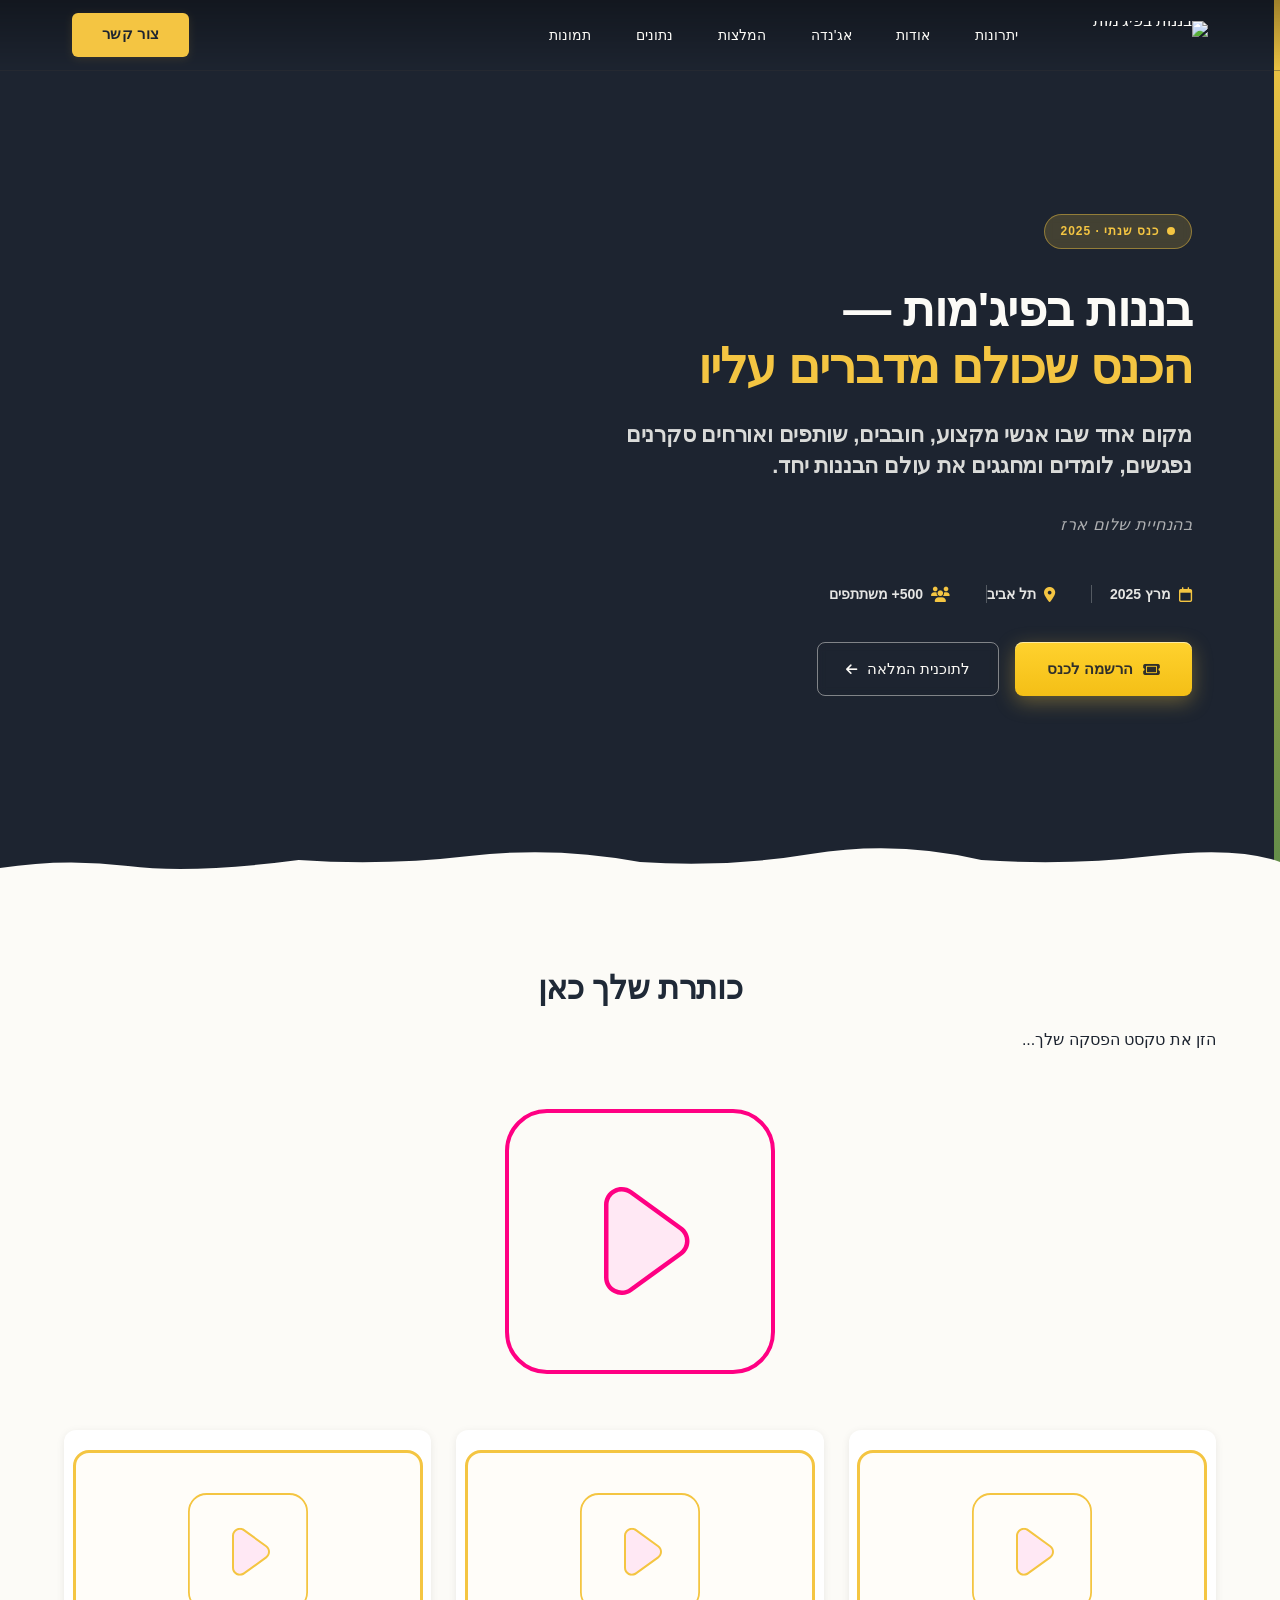
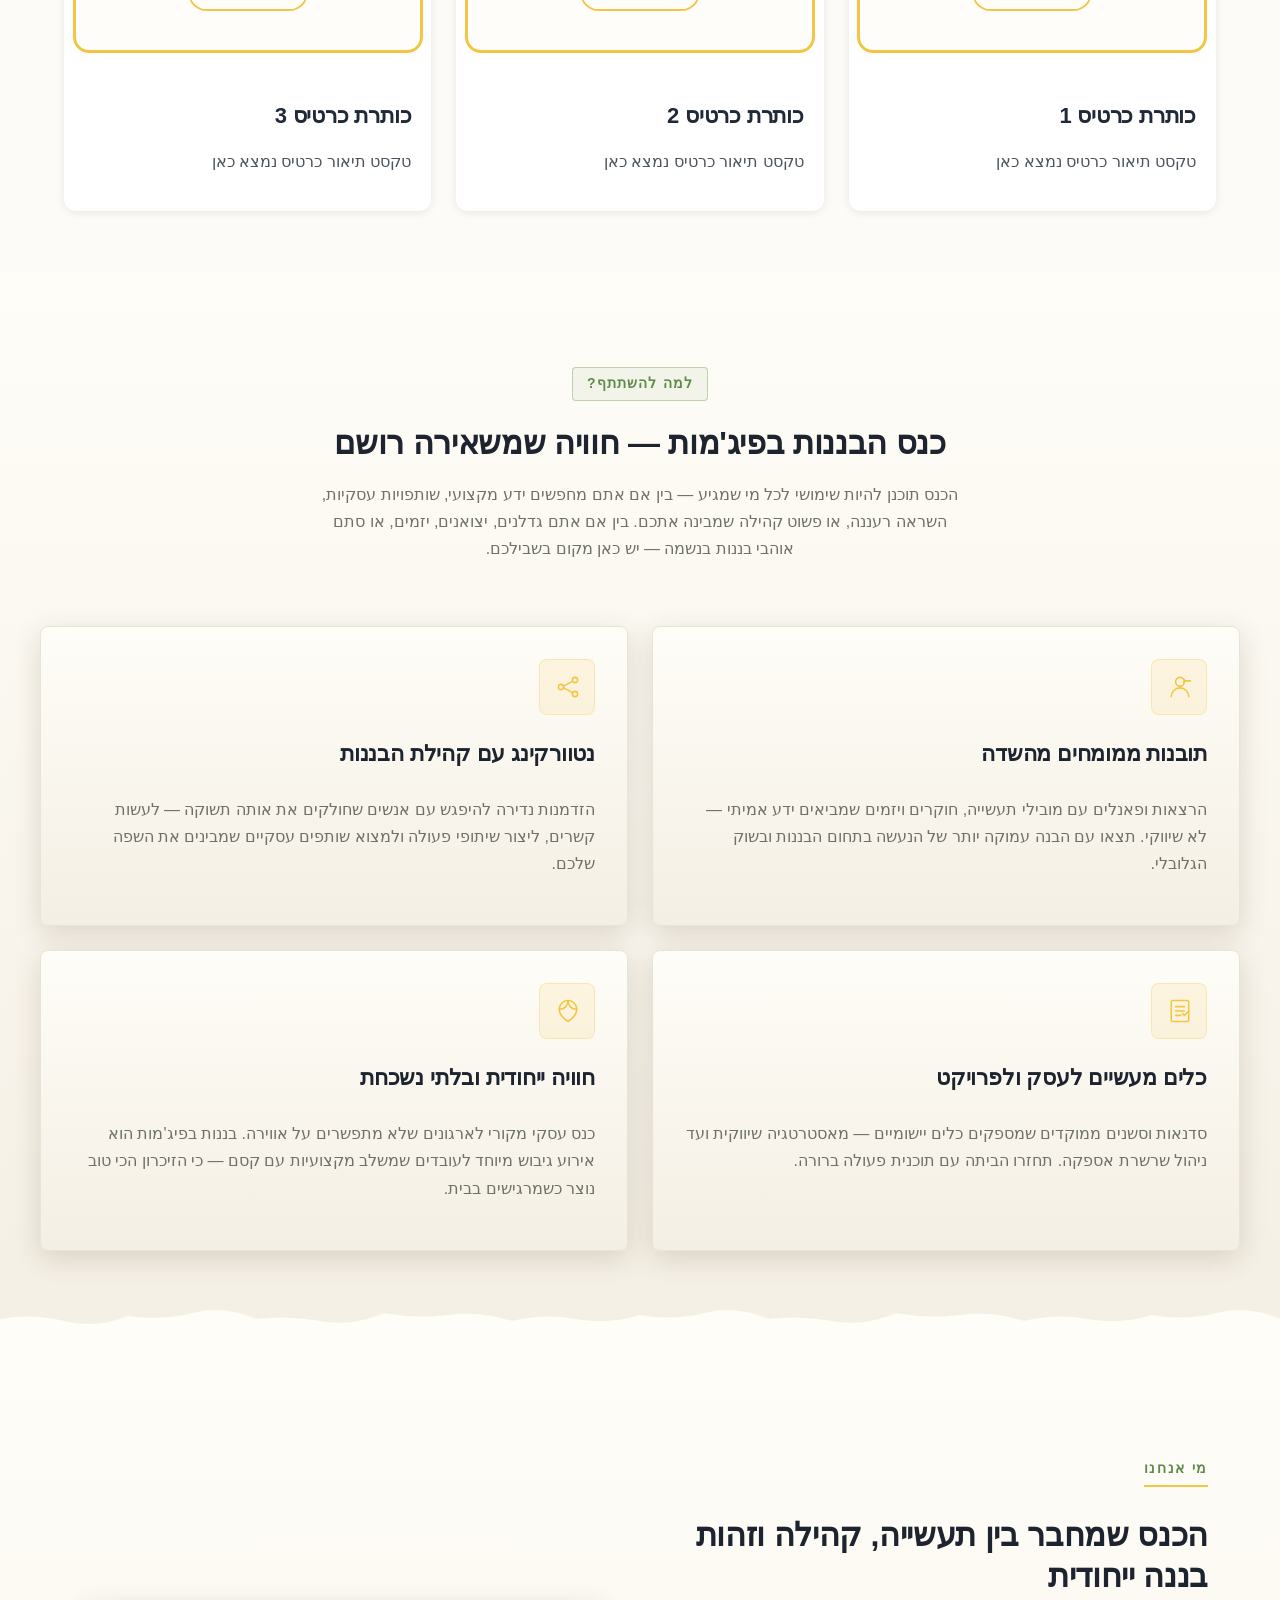
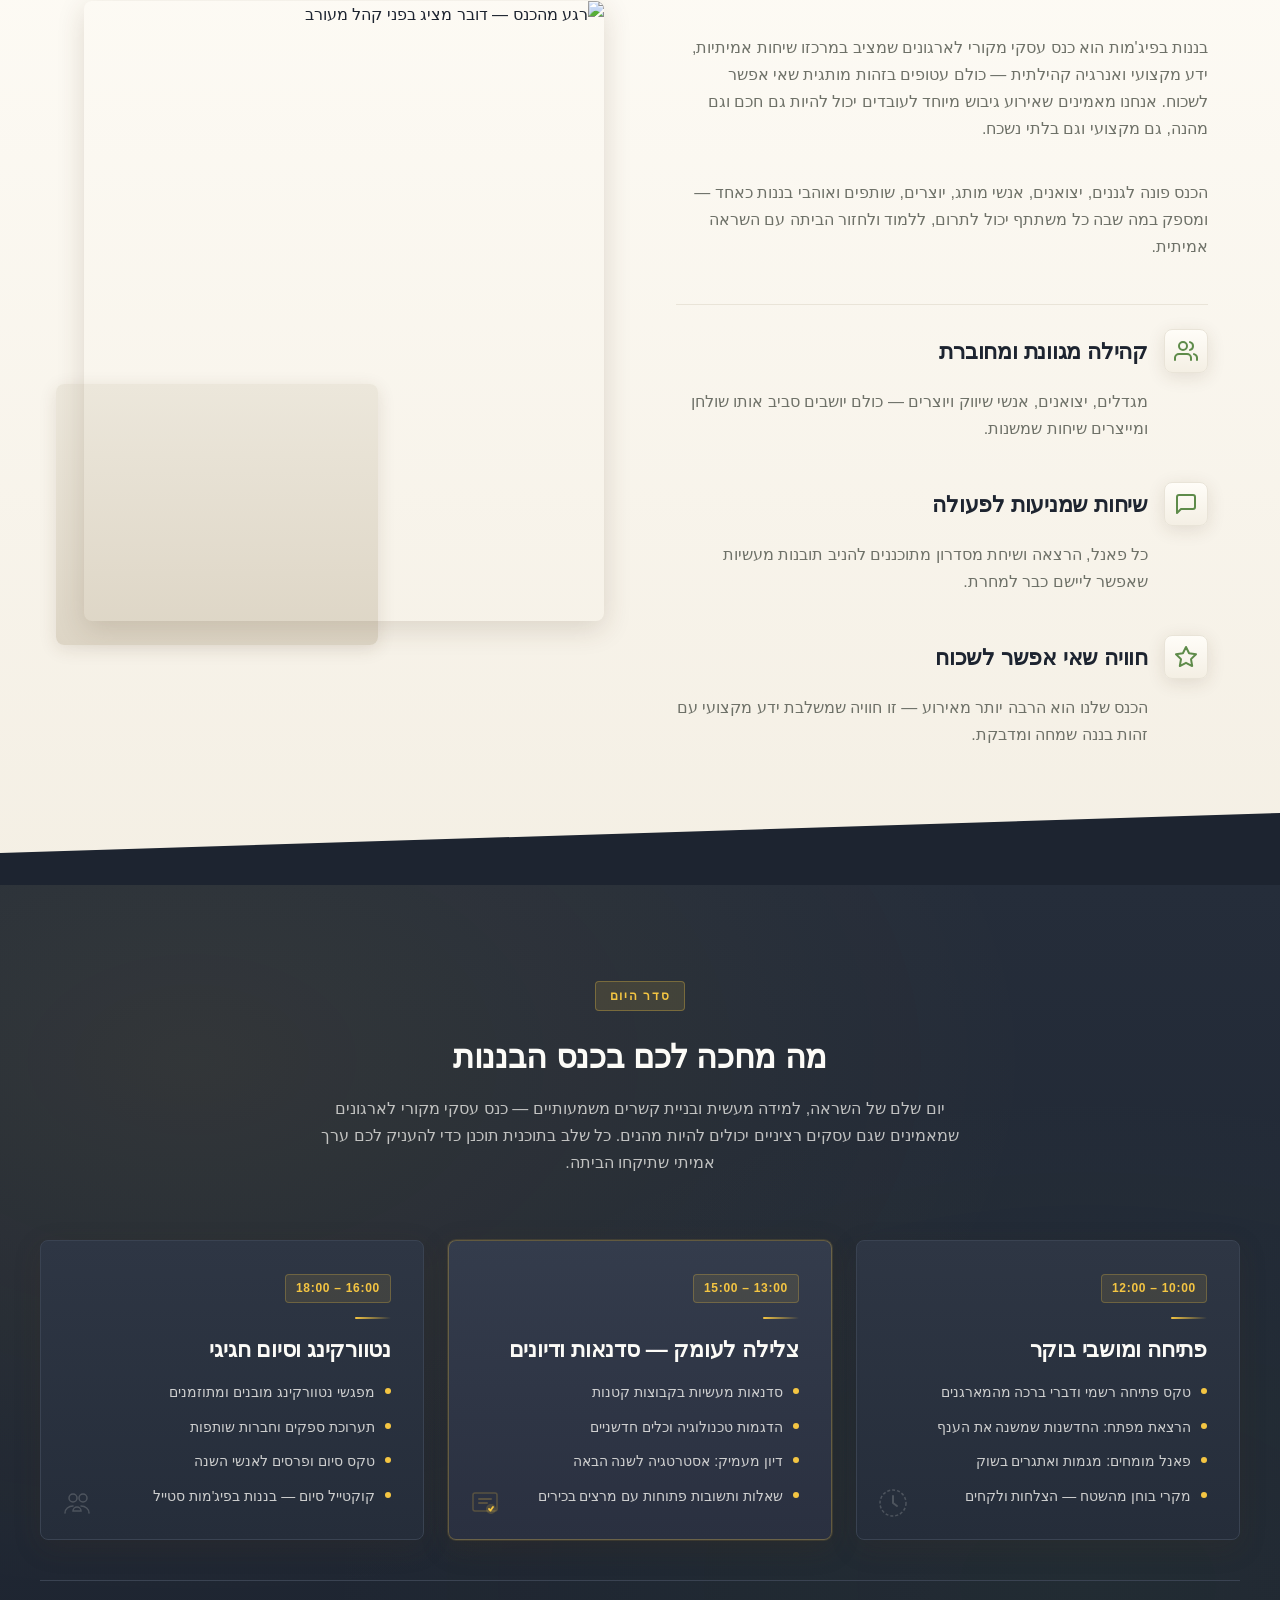
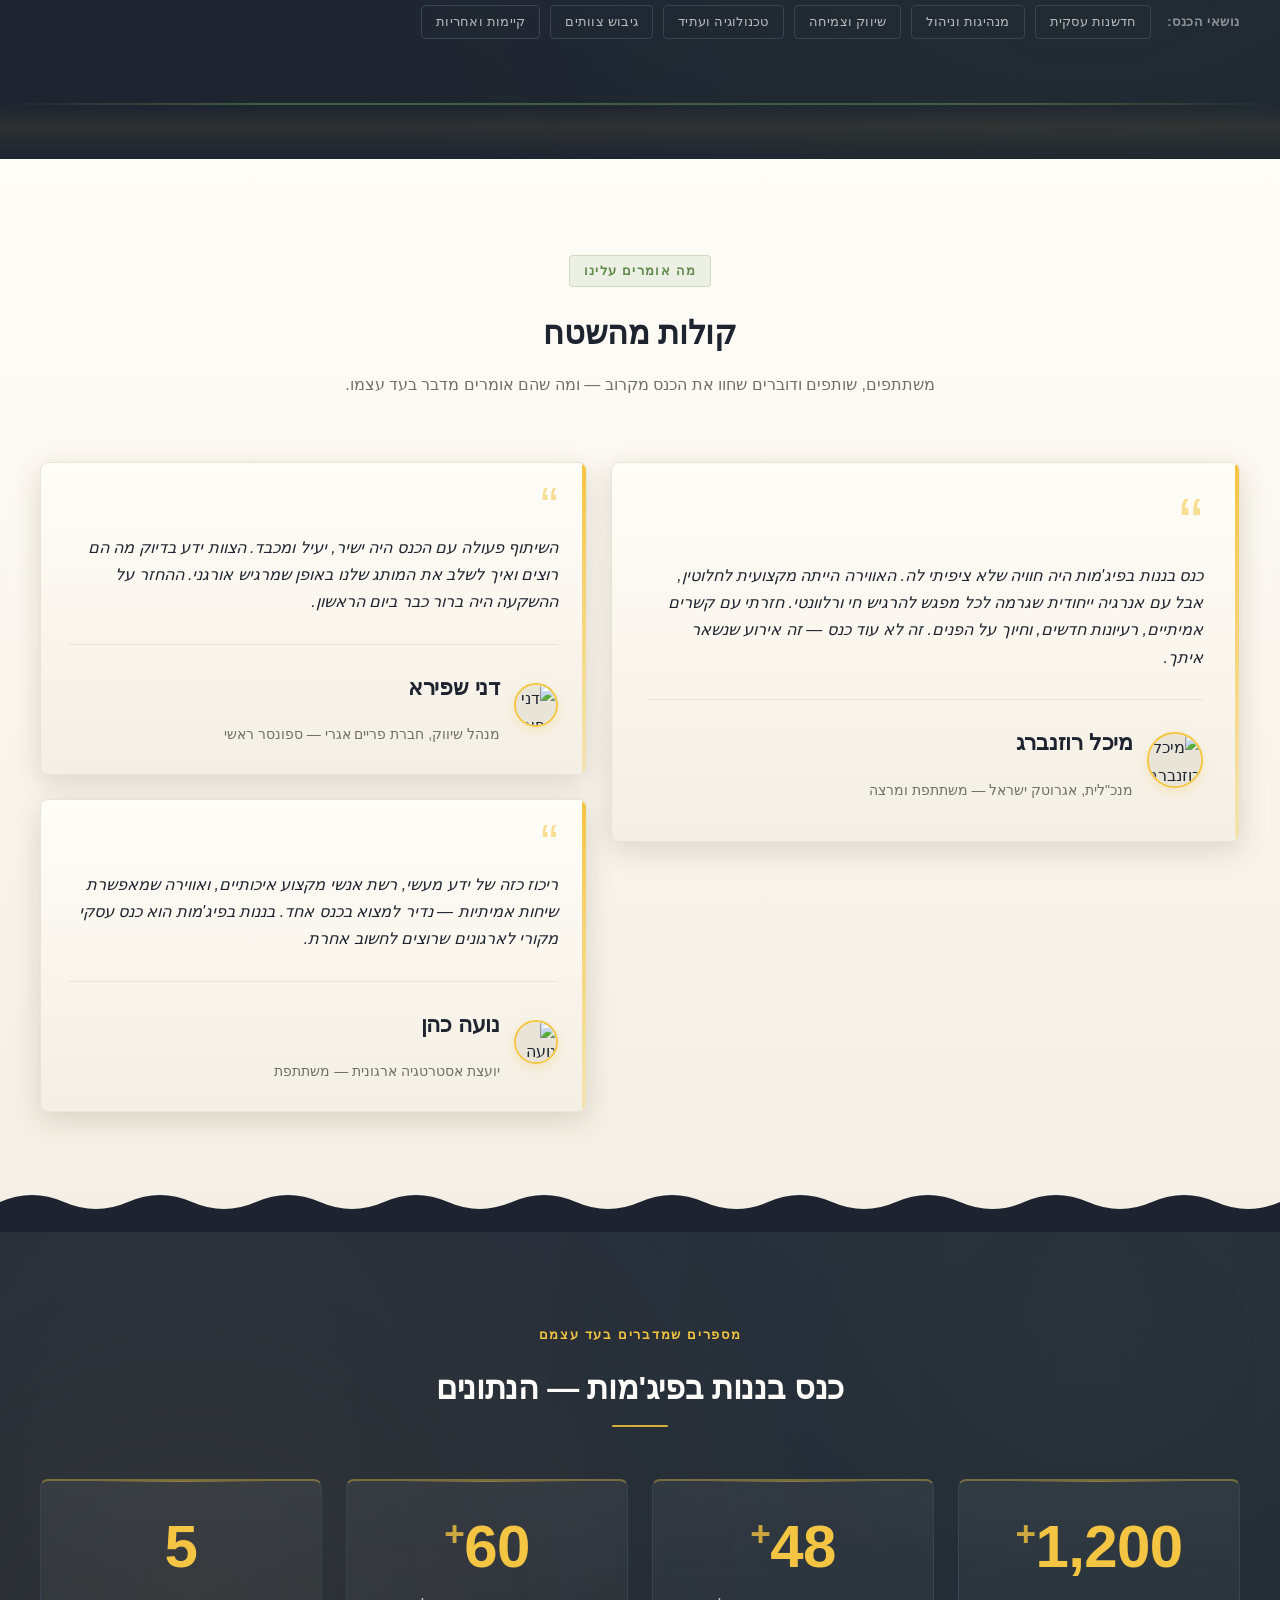
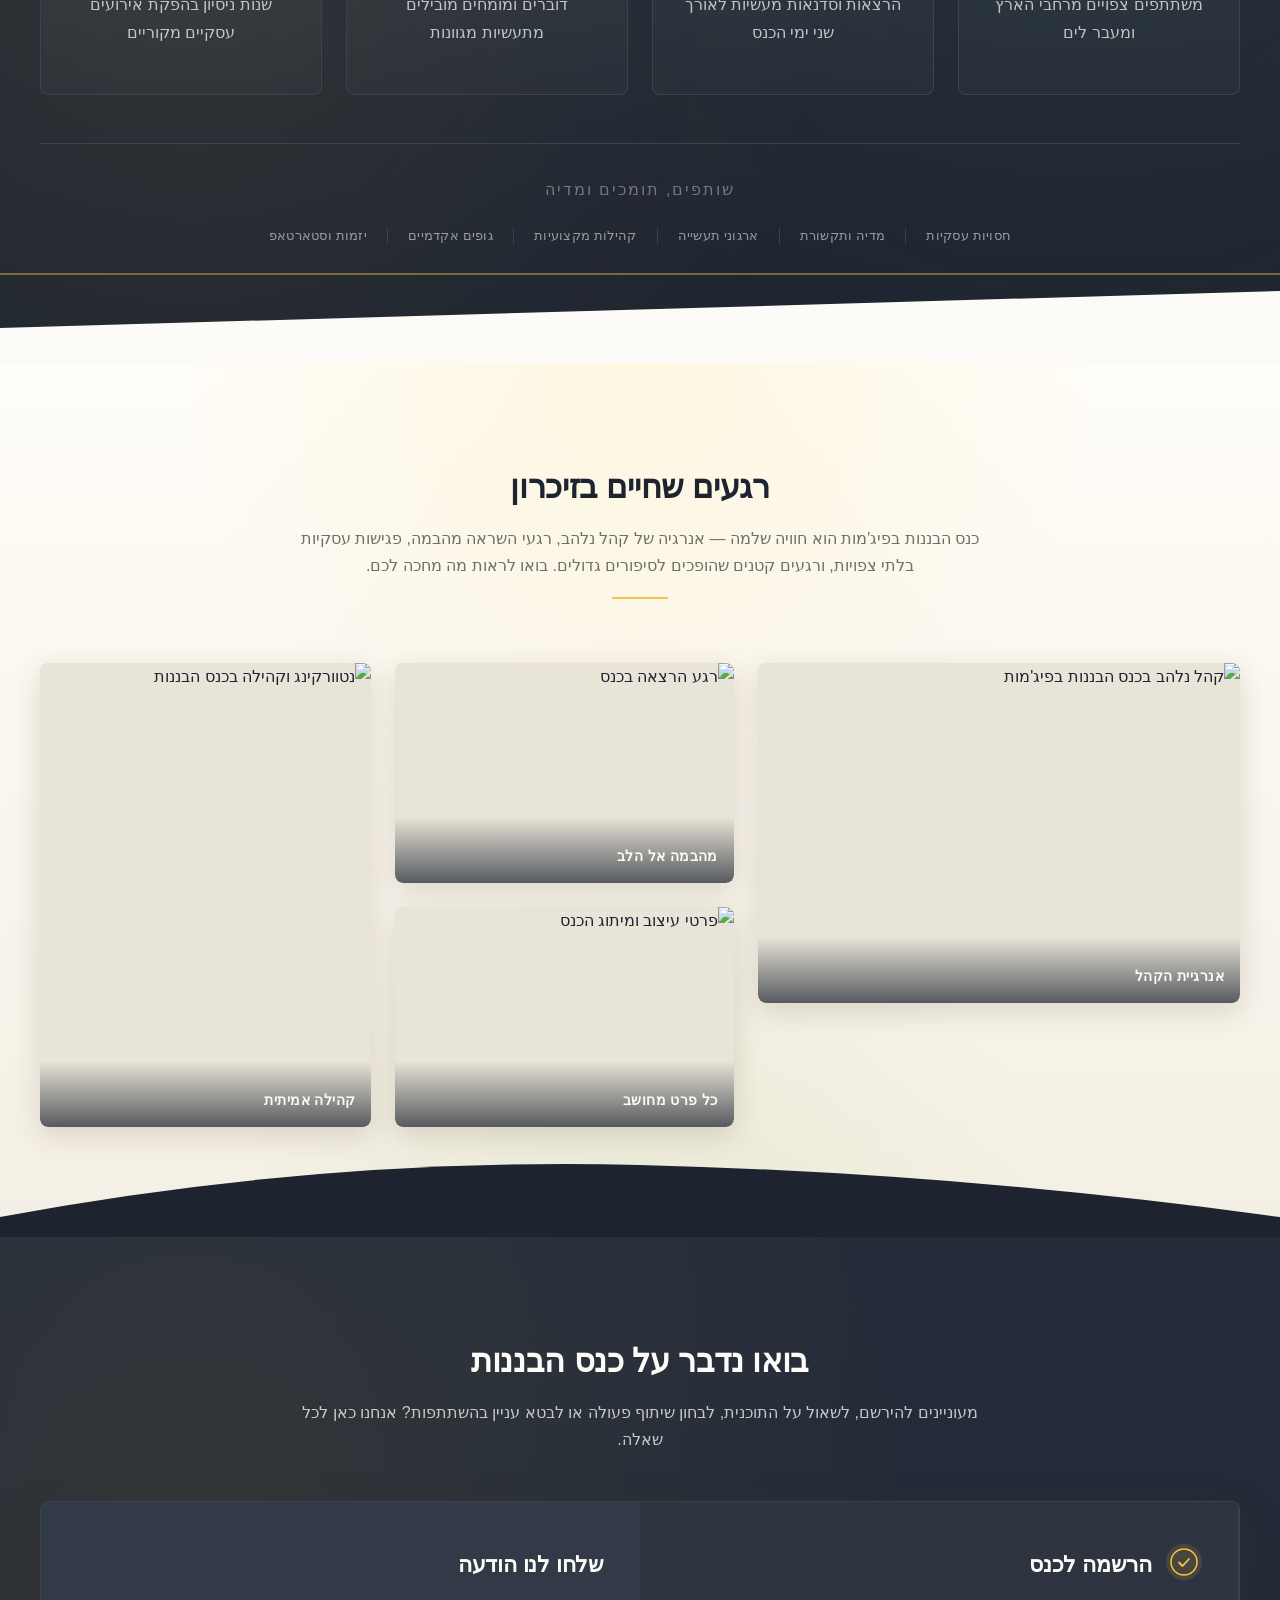
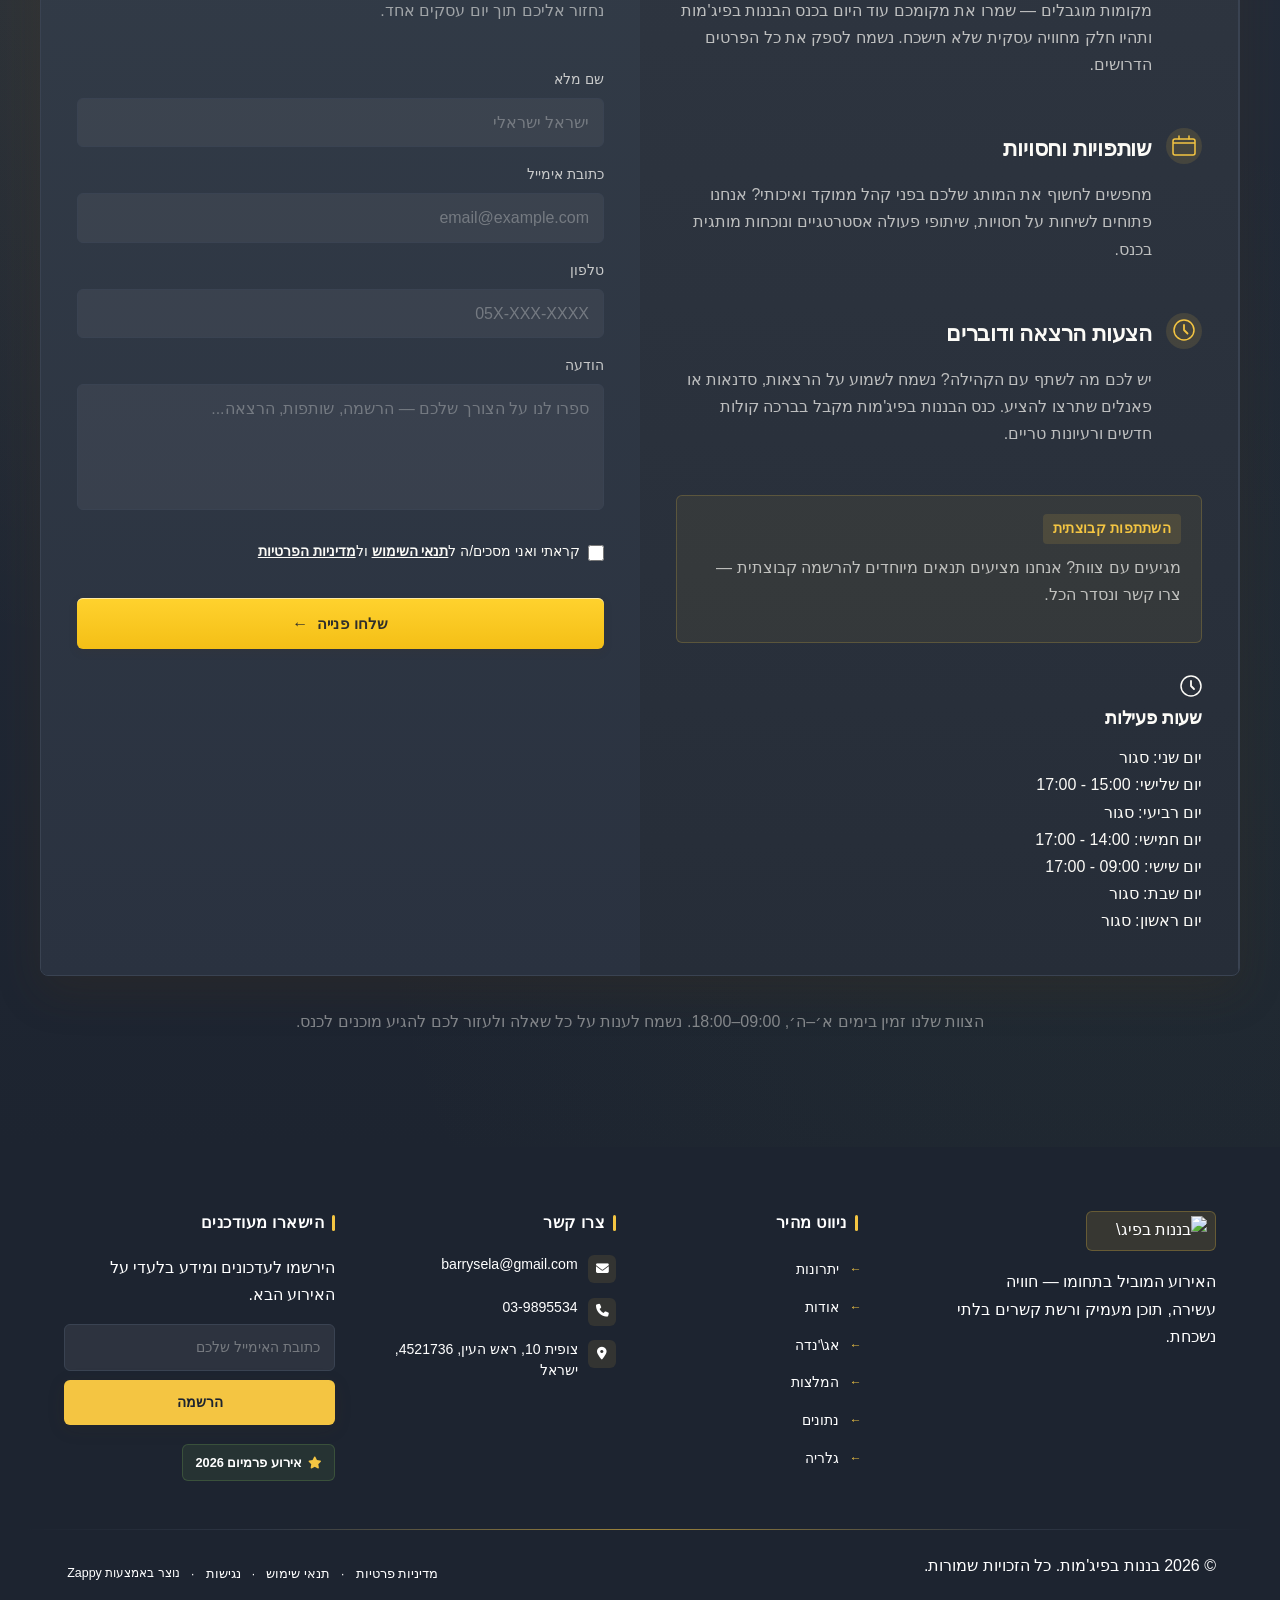
==== commit a09ba983: "Background sync: Progressive GitHub Sync" ====
--- a/index.html
+++ b/index.html
@@ -1474,7 +1474,7 @@
       <!-- Card 1: Morning Sessions -->
       <article class="index-agenda-card" id="zappy-section-9">
         <div class="index-agenda-card-time">
-          <span class="index-agenda-time-badge">09:00 – 12:00</span>
+          <span class="index-agenda-time-badge">10:00 – 12:00</span>
         </div>
         <div class="index-agenda-card-accent-line"></div>
         <h3 class="index-agenda-card-title">פתיחה ומושבי בוקר</h3>
@@ -1507,7 +1507,7 @@
       <!-- Card 2: Deep Dives -->
       <article class="index-agenda-card index-agenda-card--featured" id="zappy-section-10">
         <div class="index-agenda-card-time">
-          <span class="index-agenda-time-badge">12:30 – 15:30</span>
+          <span class="index-agenda-time-badge">13:00 – 15:00</span>
         </div>
         <div class="index-agenda-card-accent-line"></div>
         <h3 class="index-agenda-card-title">צלילה לעומק — סדנאות ודיונים</h3>
@@ -1542,7 +1542,7 @@
       <!-- Card 3: Networking -->
       <article class="index-agenda-card" id="zappy-section-11">
         <div class="index-agenda-card-time">
-          <span class="index-agenda-time-badge">16:00 – 19:00</span>
+          <span class="index-agenda-time-badge">16:00 – 18:00</span>
         </div>
         <div class="index-agenda-card-accent-line"></div>
         <h3 class="index-agenda-card-title">נטוורקינג וסיום חגיגי</h3>
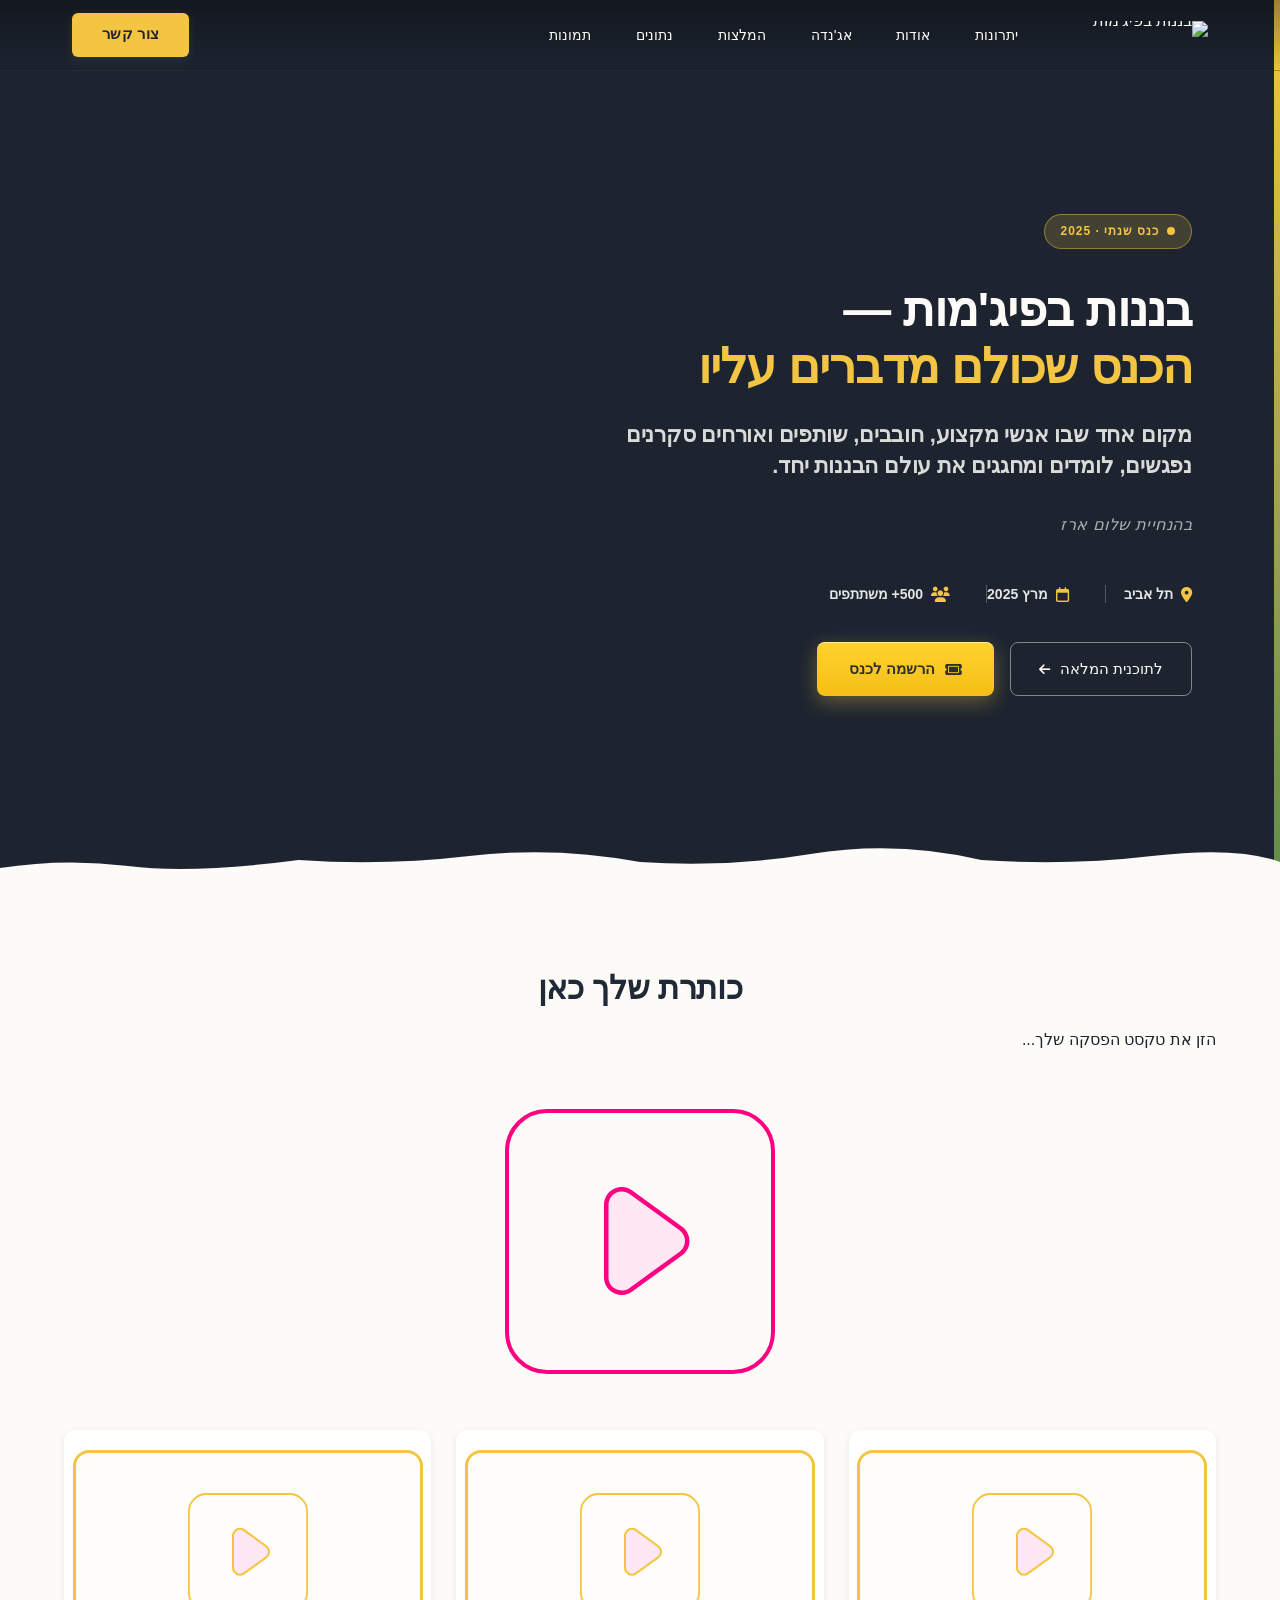
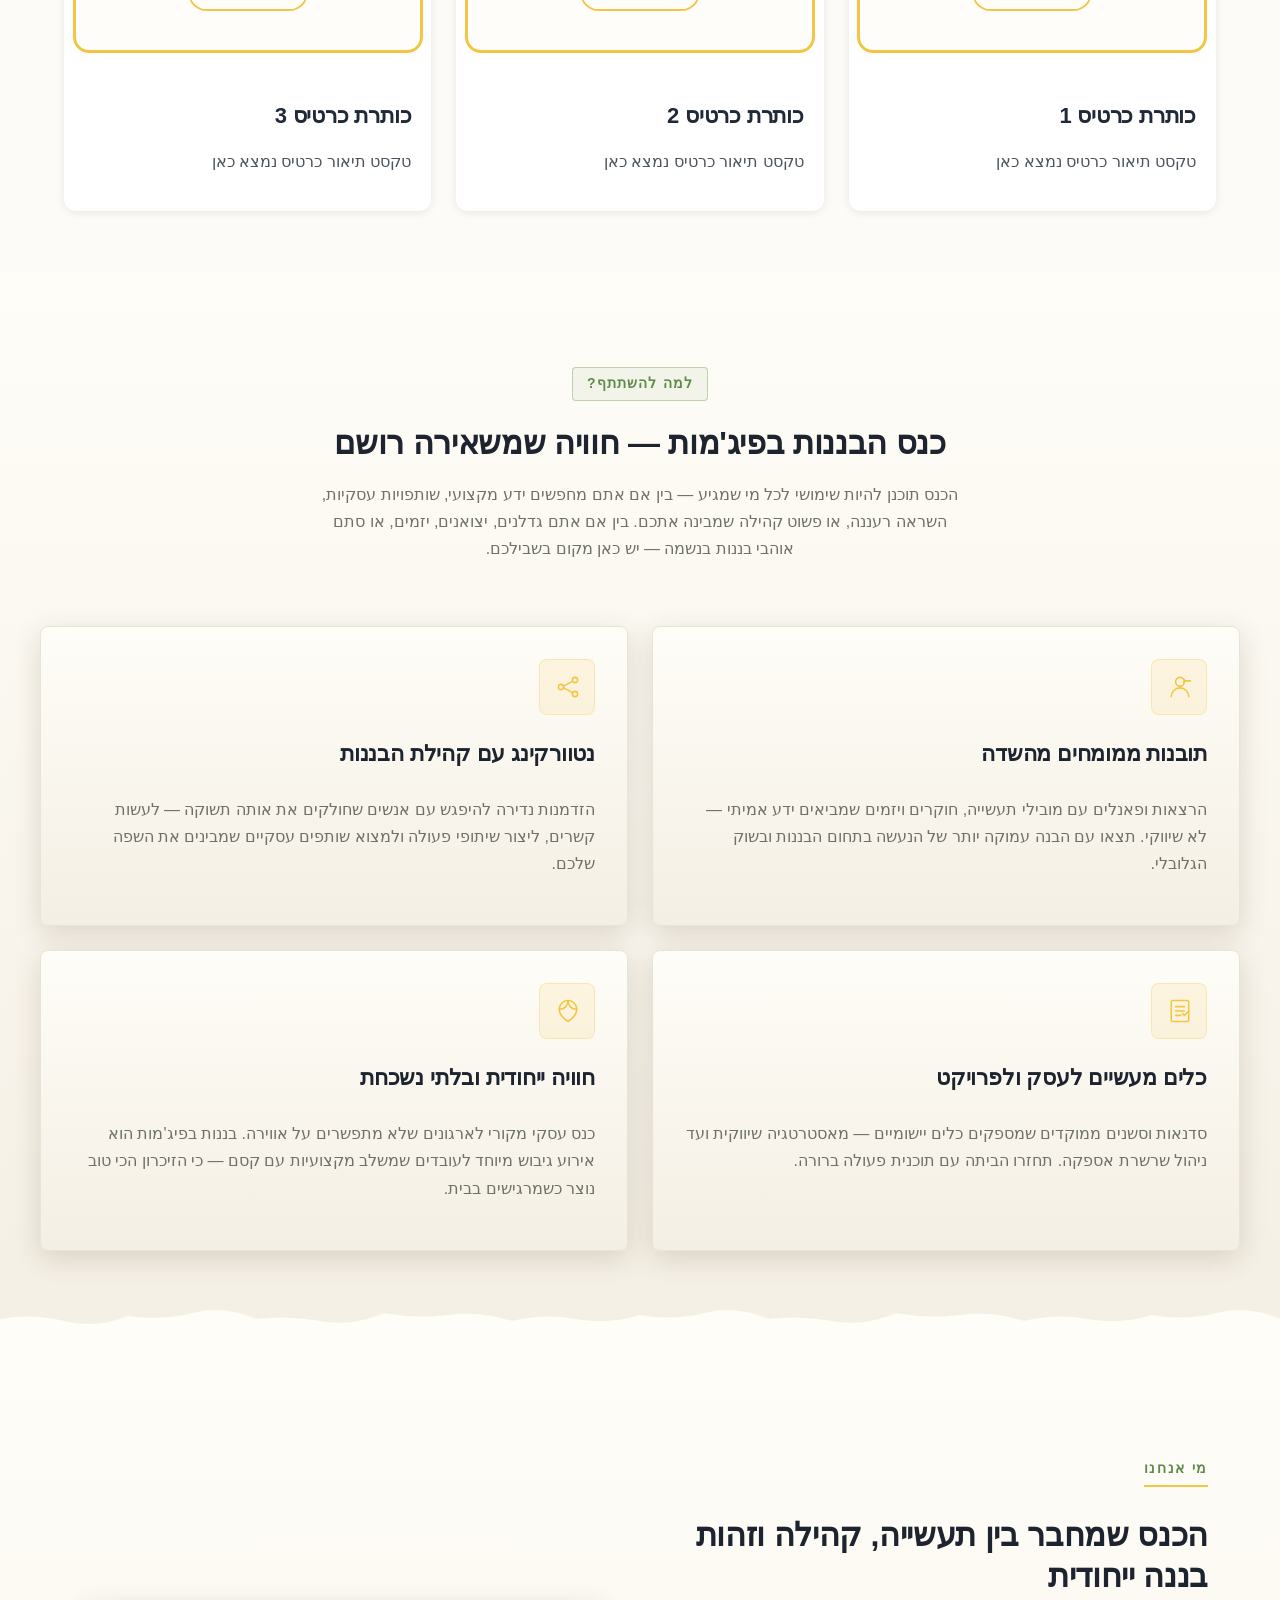
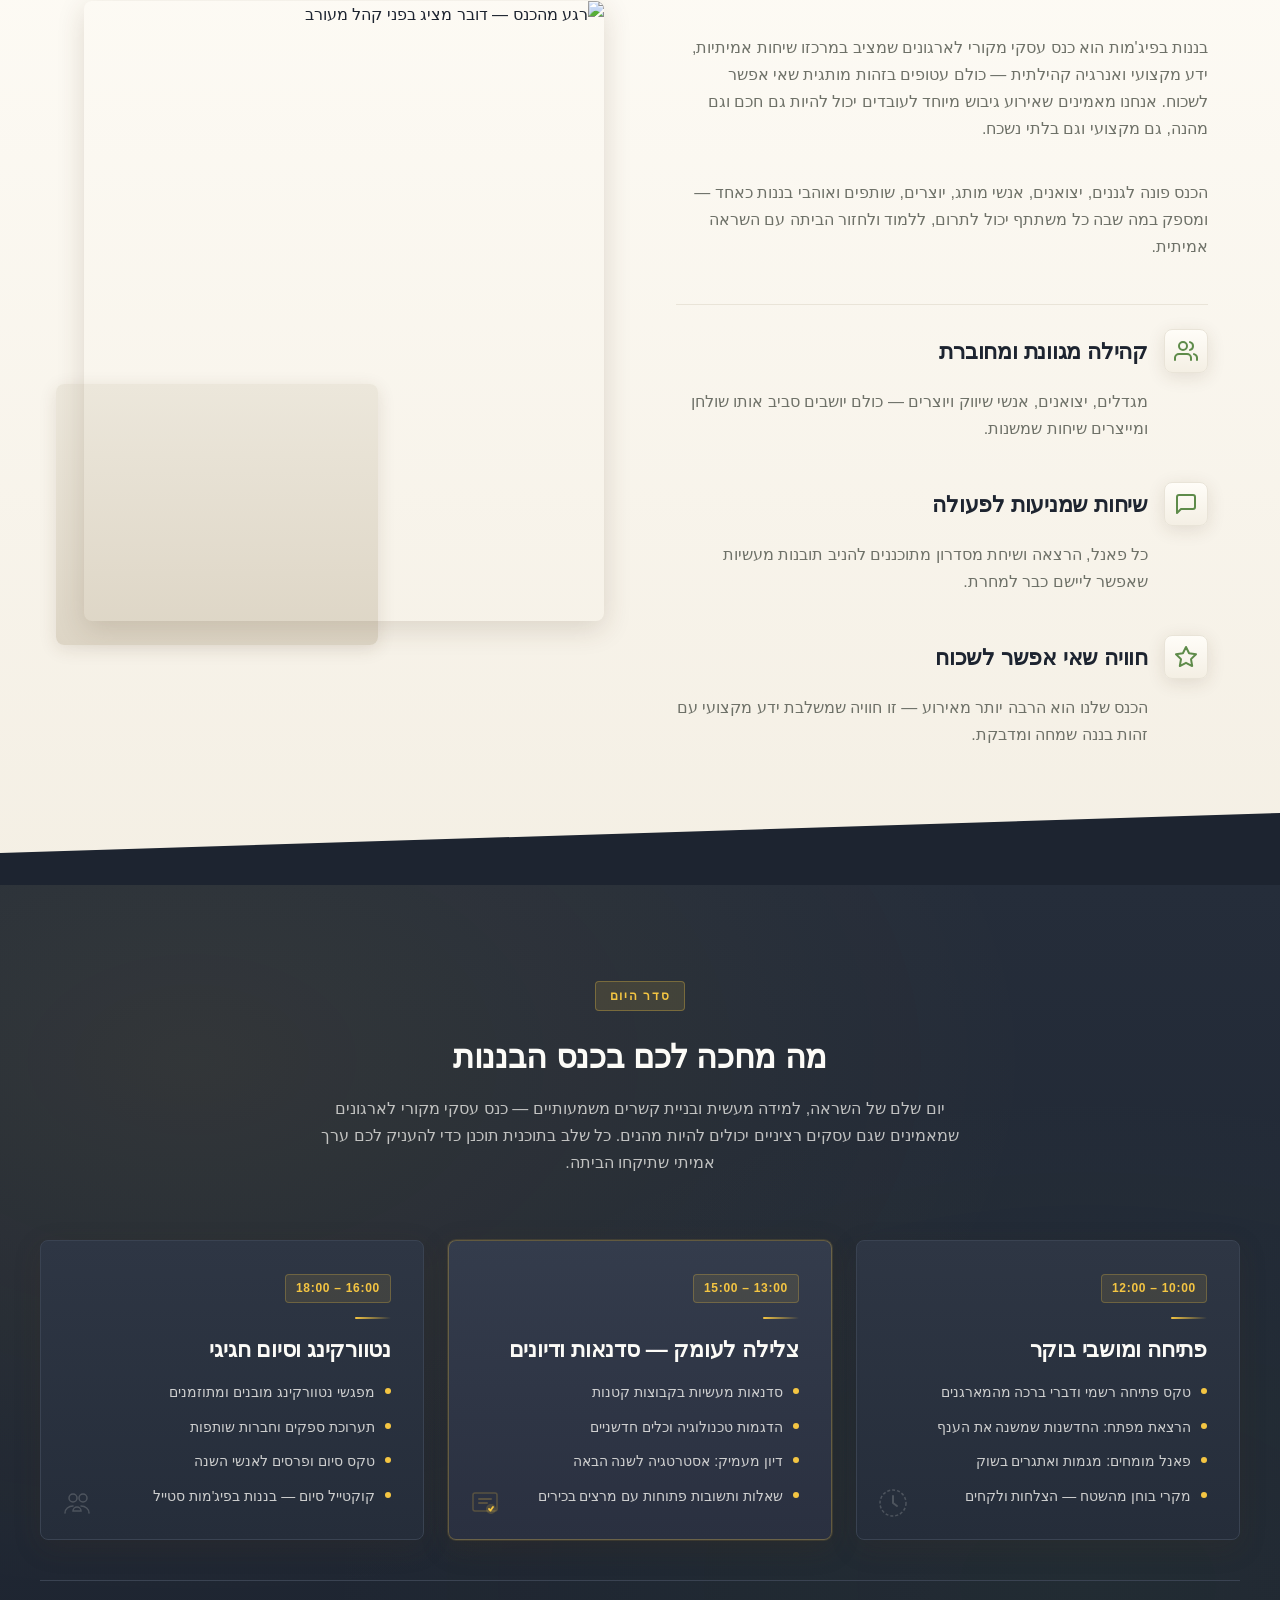
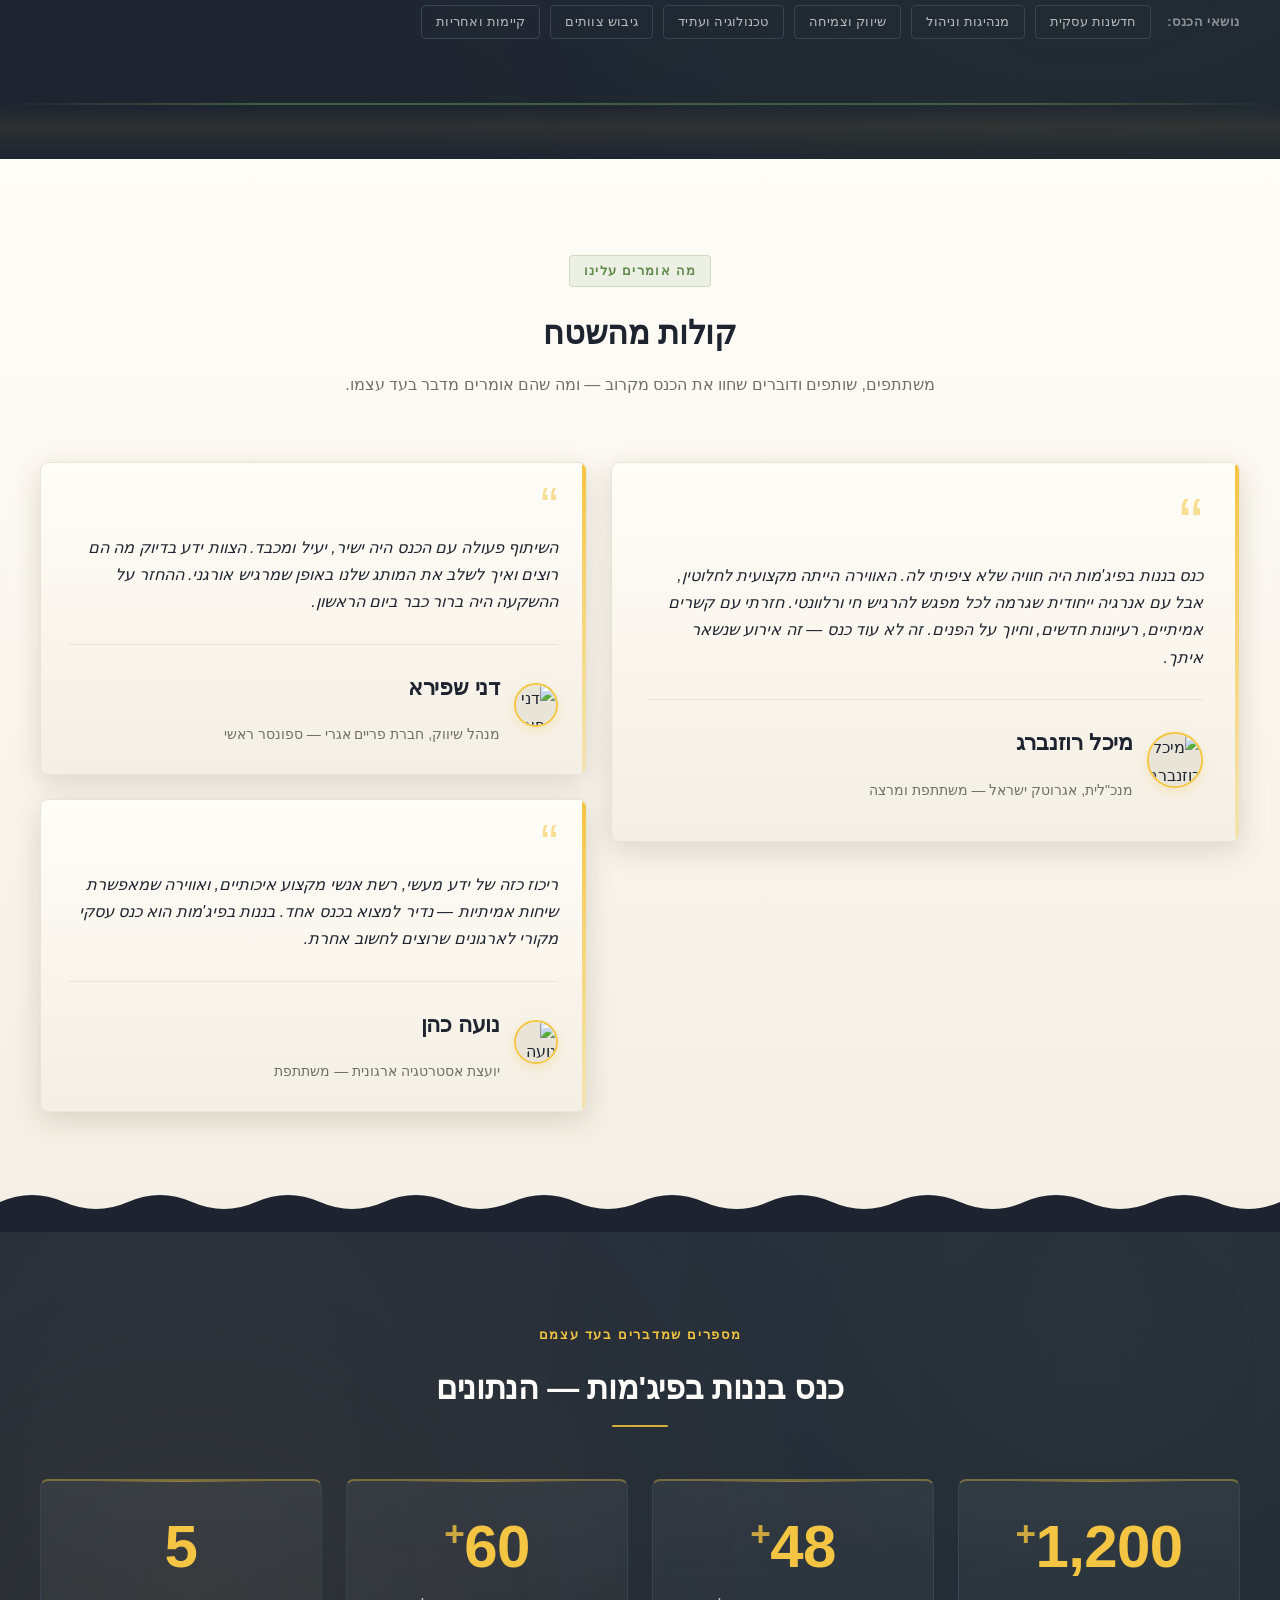
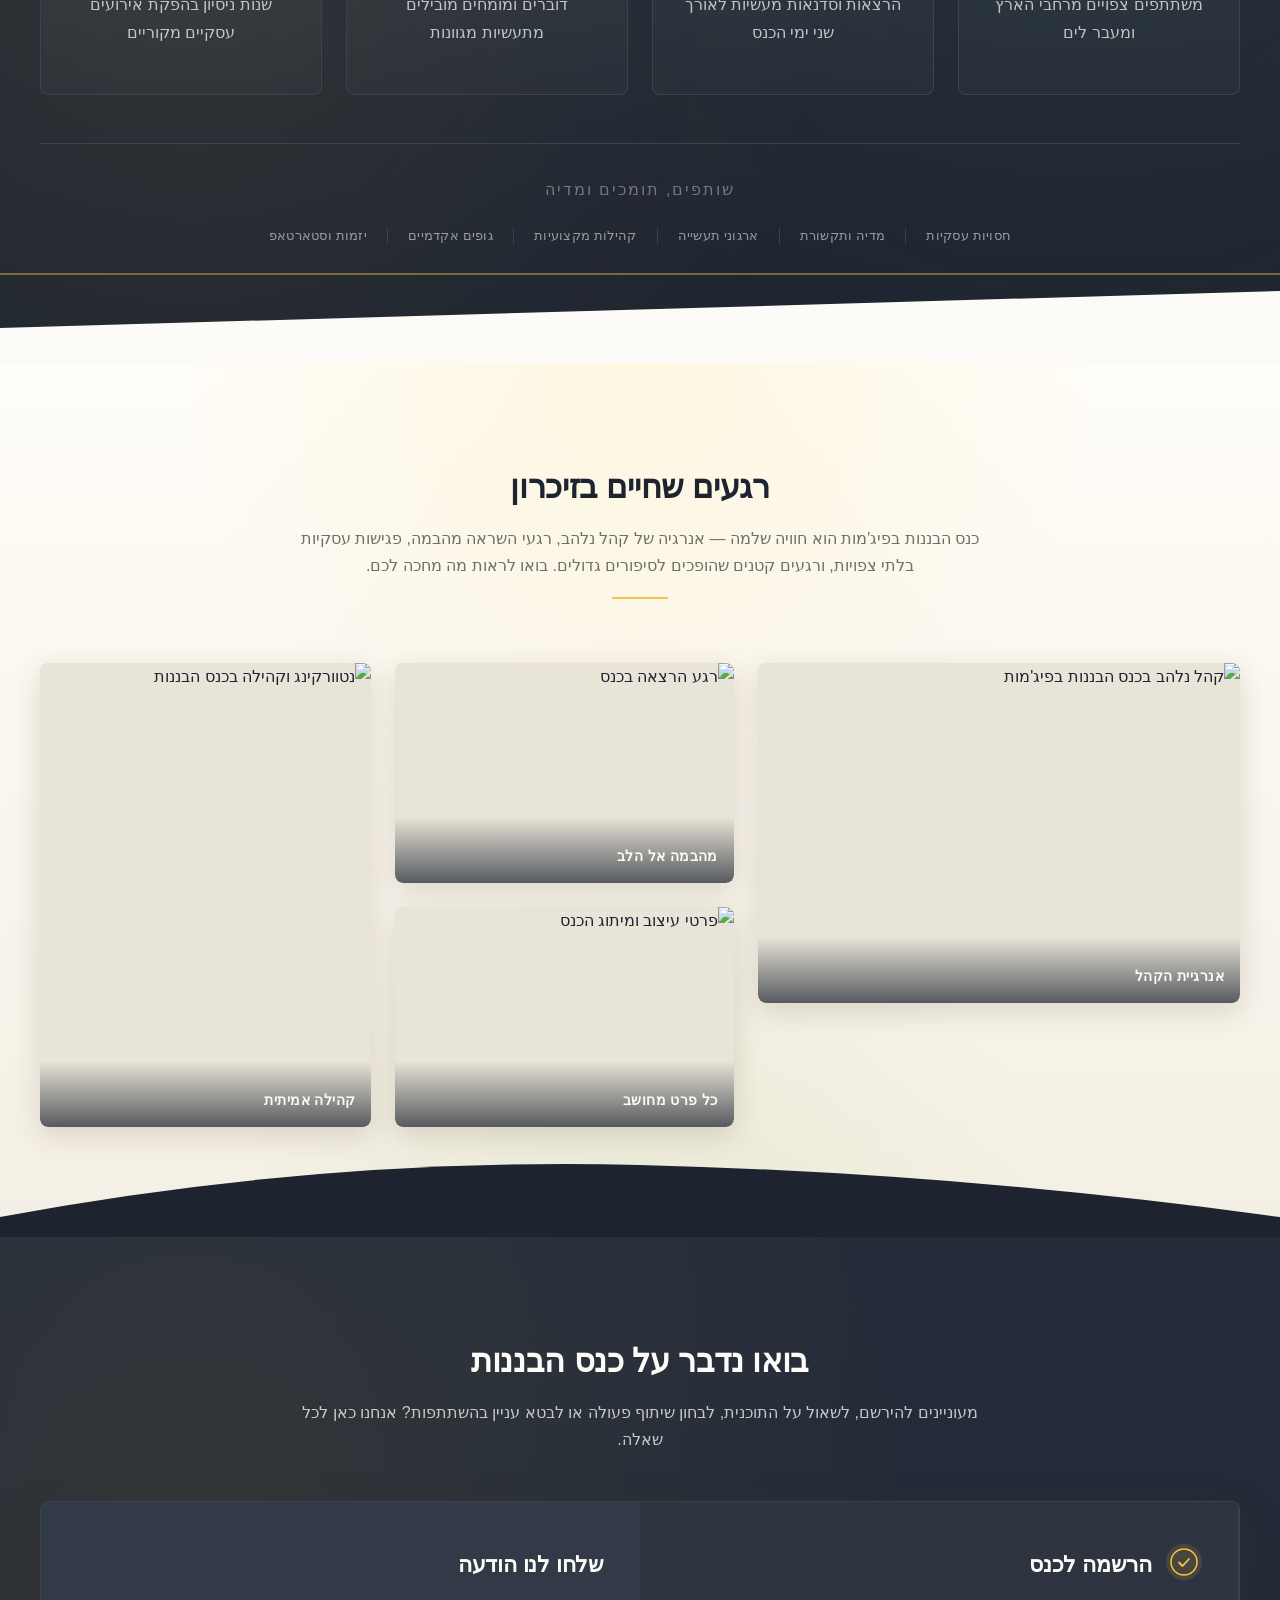
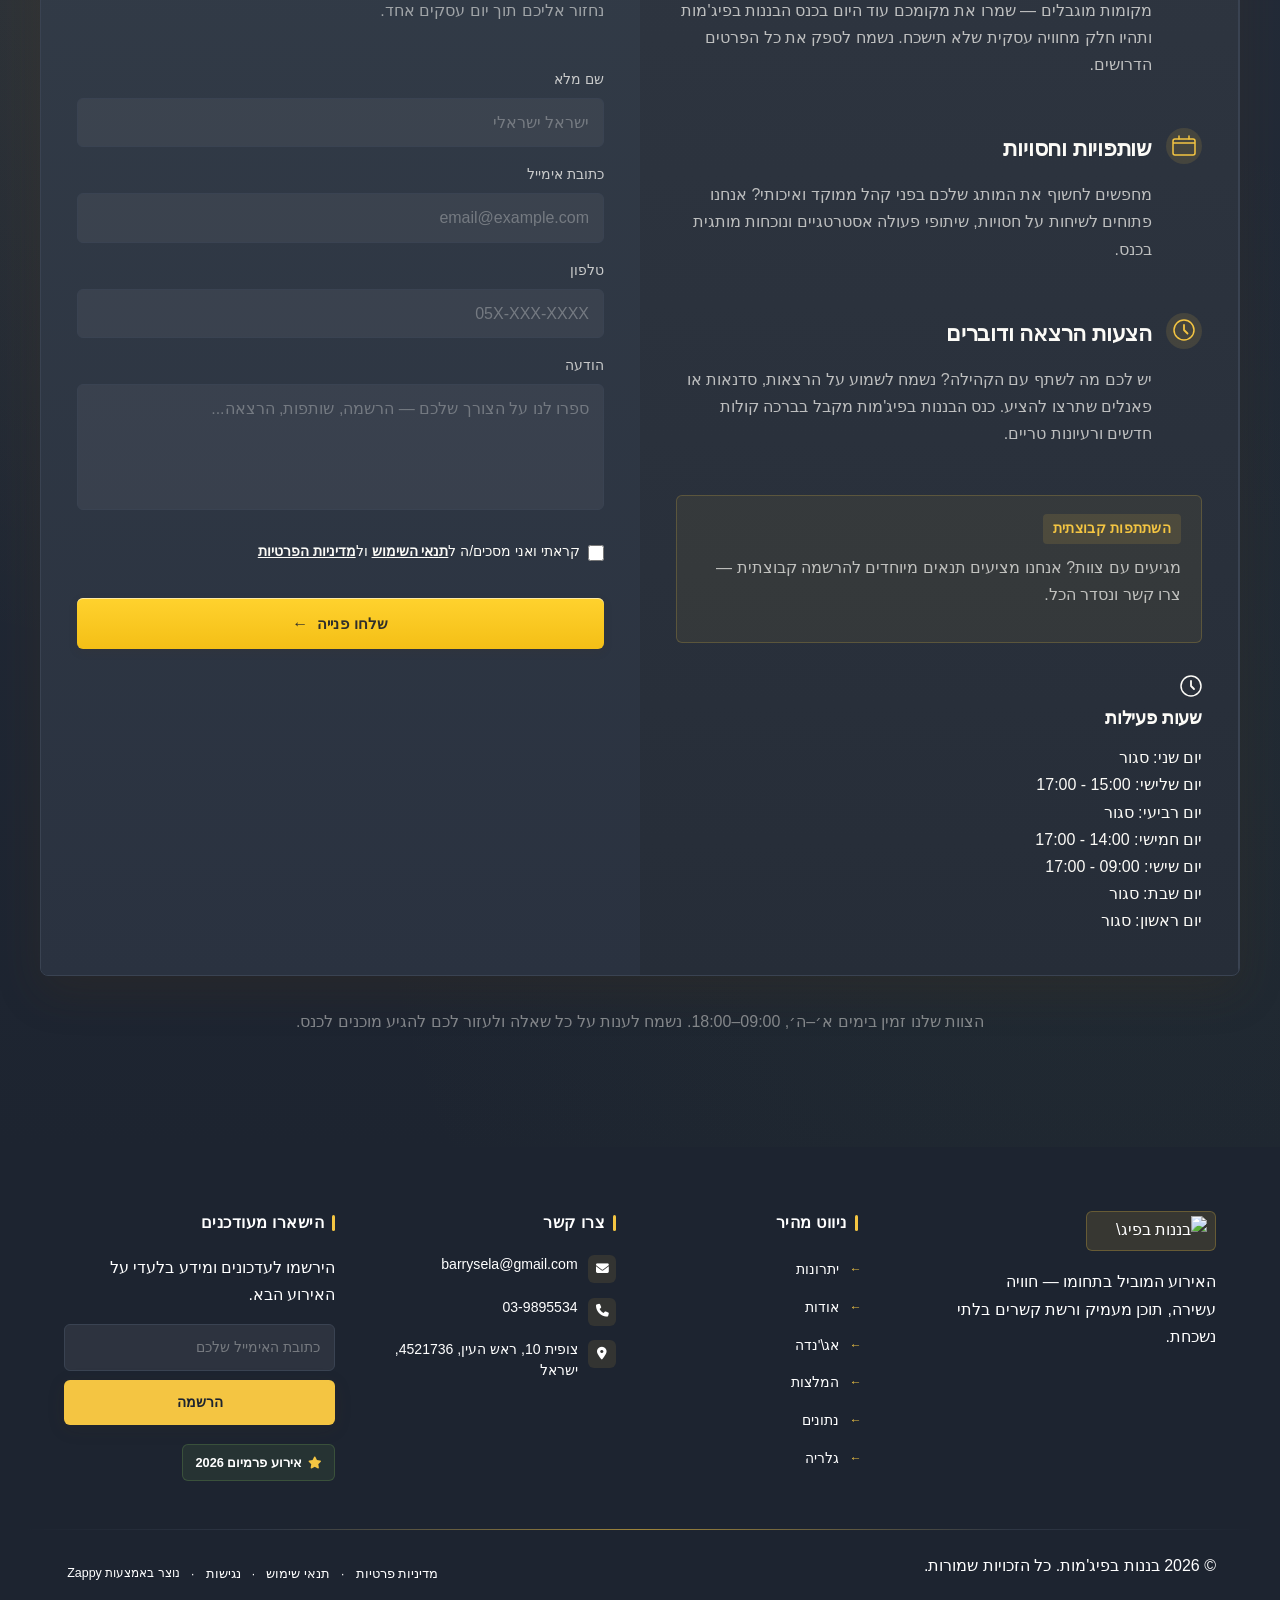
==== commit 053ad0fb: "Background sync: Progressive GitHub Sync" ====
--- a/index.html
+++ b/index.html
@@ -1159,32 +1159,32 @@
       <!-- Meta info strip -->
       <div class="hero-meta">
         <div class="hero-meta-item">
-          <i class="fa-regular fa-calendar" aria-hidden="true"></i>
-          <span>מרץ 2025</span>
+          <i class="fa-solid fa-location-dot" aria-hidden="true"></i>
+          <span>תל אביב</span>
         </div>
         <div class="hero-meta-divider" aria-hidden="true"></div>
         <div class="hero-meta-item">
-          <i class="fa-solid fa-location-dot" aria-hidden="true"></i>
-          <span>תל אביב</span>
+          <i class="fa-regular fa-calendar" aria-hidden="true" data-element-type="icon" data-element-id="icon-1776597397009-6u3ua8wzi" data-icon-type="fontawesome"></i>
+          <span>מרץ 2025</span>
         </div>
         <div class="hero-meta-divider" aria-hidden="true"></div>
         <div class="hero-meta-item">
-          <i class="fa-solid fa-users" aria-hidden="true"></i>
+          <i class="fa-solid fa-users" aria-hidden="true" data-element-type="icon" data-element-id="icon-1776597397009-z7k8l3wan" data-icon-type="fontawesome"></i>
           <span>500+ משתתפים</span>
         </div>
-      </div>
+</div>
 
       <!-- CTA Buttons -->
       <div class="hero-ctas">
-        <a href="#contact" class="btn-primary hero-btn-primary">
+        <a href="#program" class="btn-ghost-outline hero-btn-secondary" data-original-href="#program" data-element-type="button" data-element-id="btn-1776597397008-lwiz8tw14" data-native-element="true">
+          לתוכנית המלאה
+          <i class="fa-solid fa-arrow-left" aria-hidden="true"></i>
+        </a>
+        <a href="#contact" class="btn-primary hero-btn-primary" data-original-href="#contact" data-element-type="button" data-element-id="btn-1776597397008-6z8ys2i49" data-native-element="true">
           <i class="fa-solid fa-ticket" aria-hidden="true"></i>
           הרשמה לכנס
         </a>
-        <a href="#program" class="btn-ghost-outline hero-btn-secondary">
-          לתוכנית המלאה
-          <i class="fa-solid fa-arrow-left" aria-hidden="true"></i>
-        </a>
-      </div>
+</div>
 
     </div>
   </div>
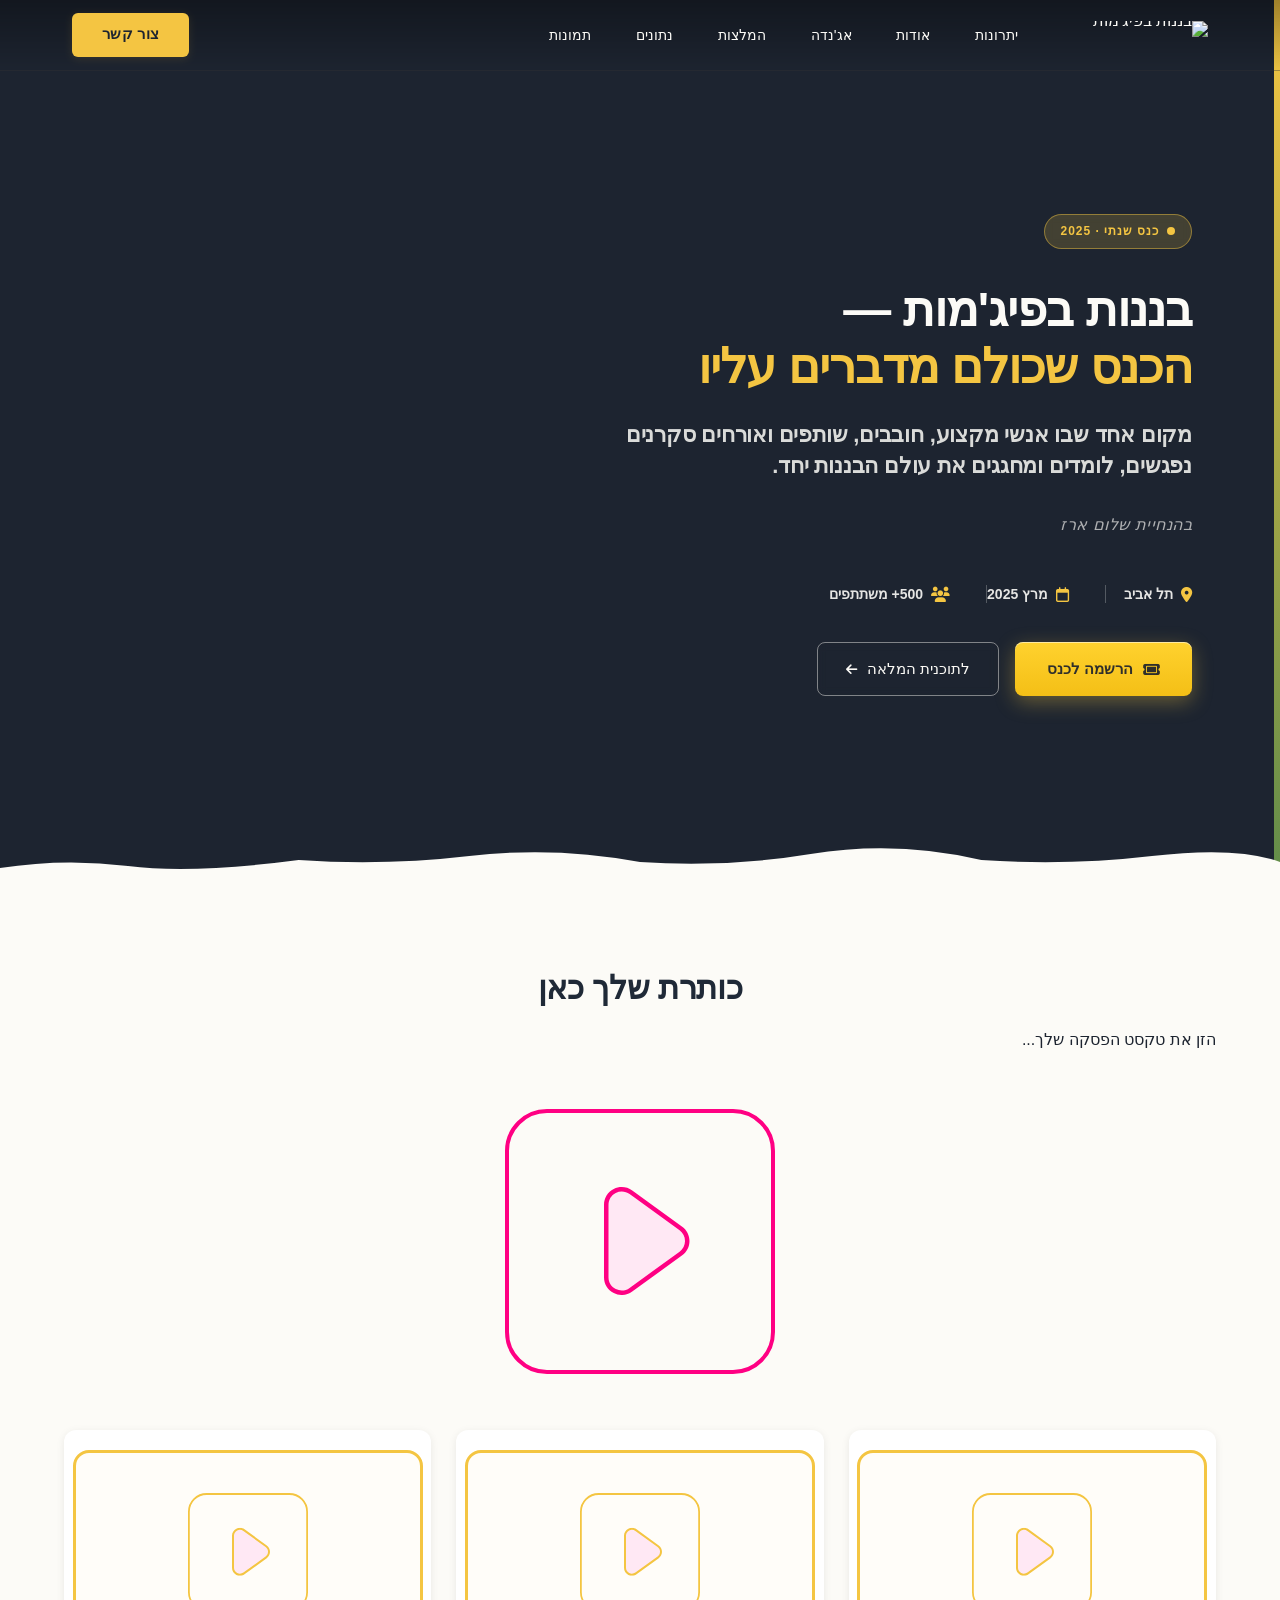
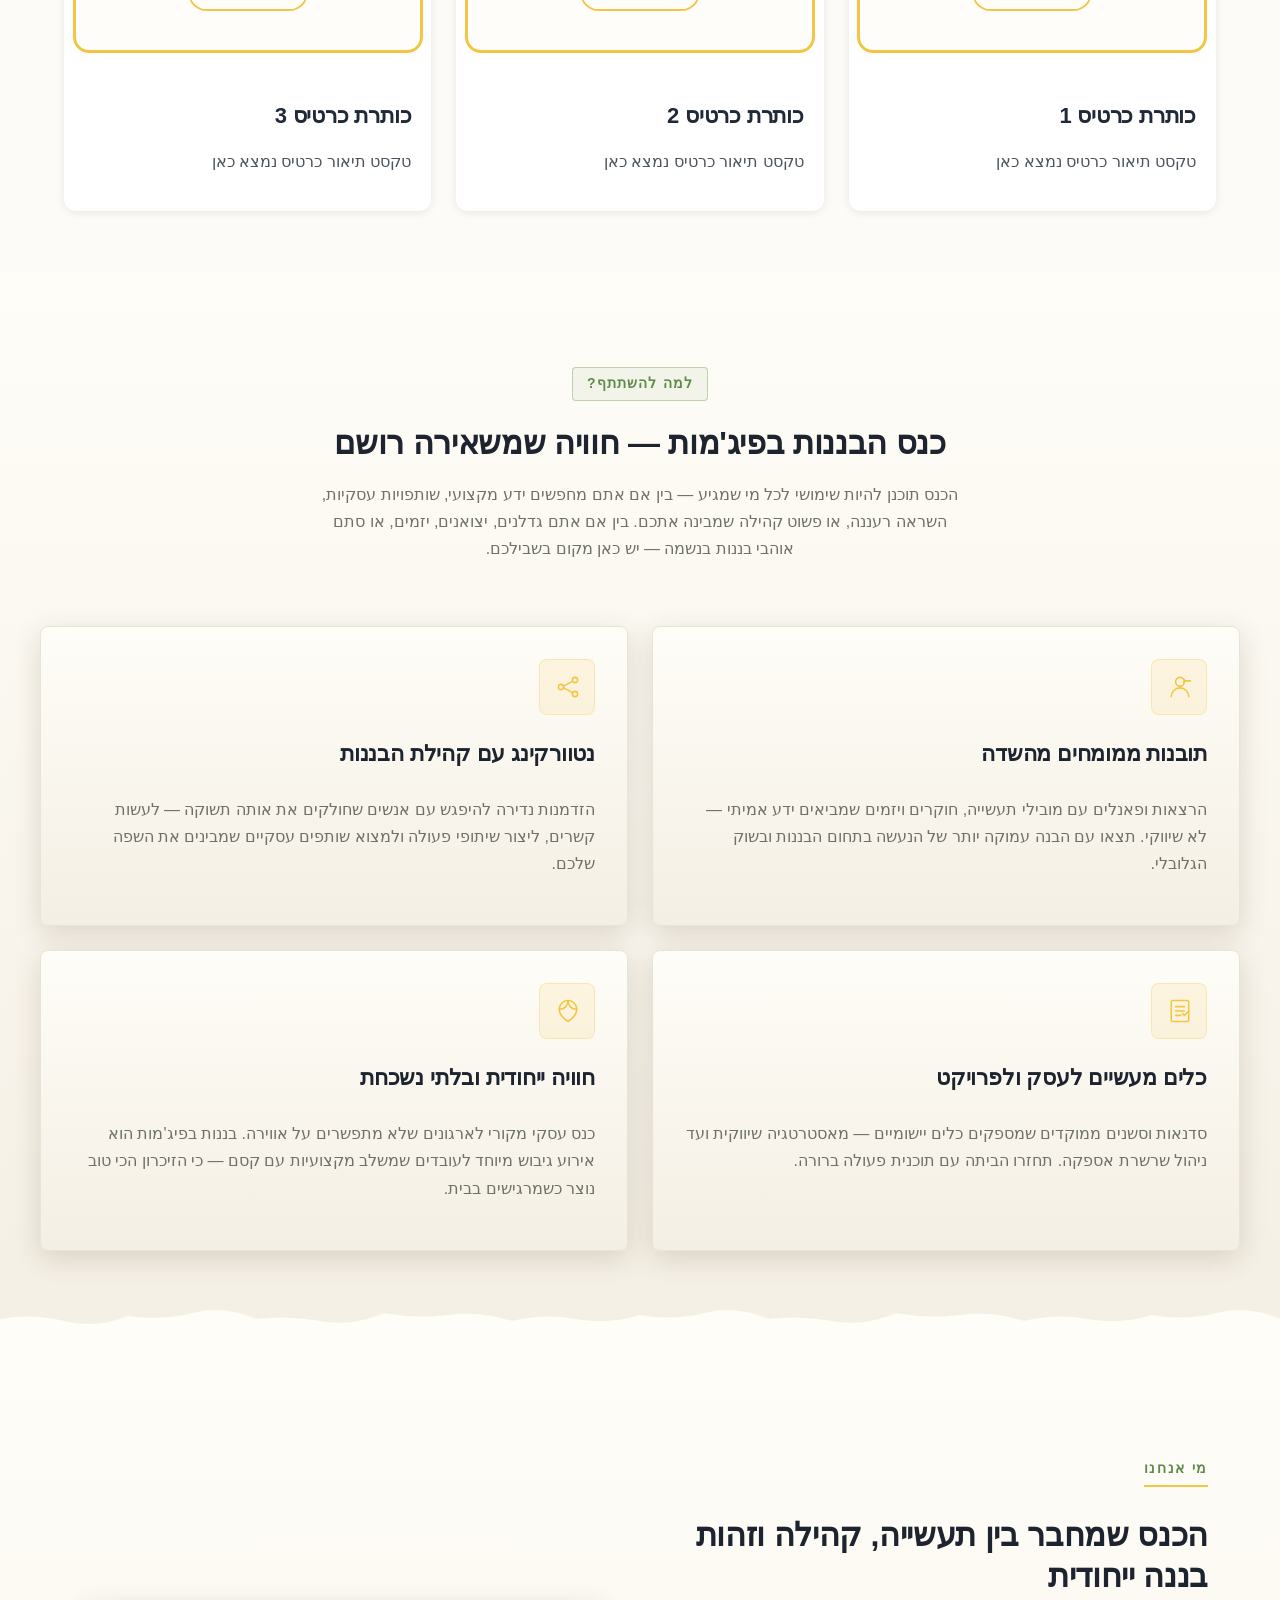
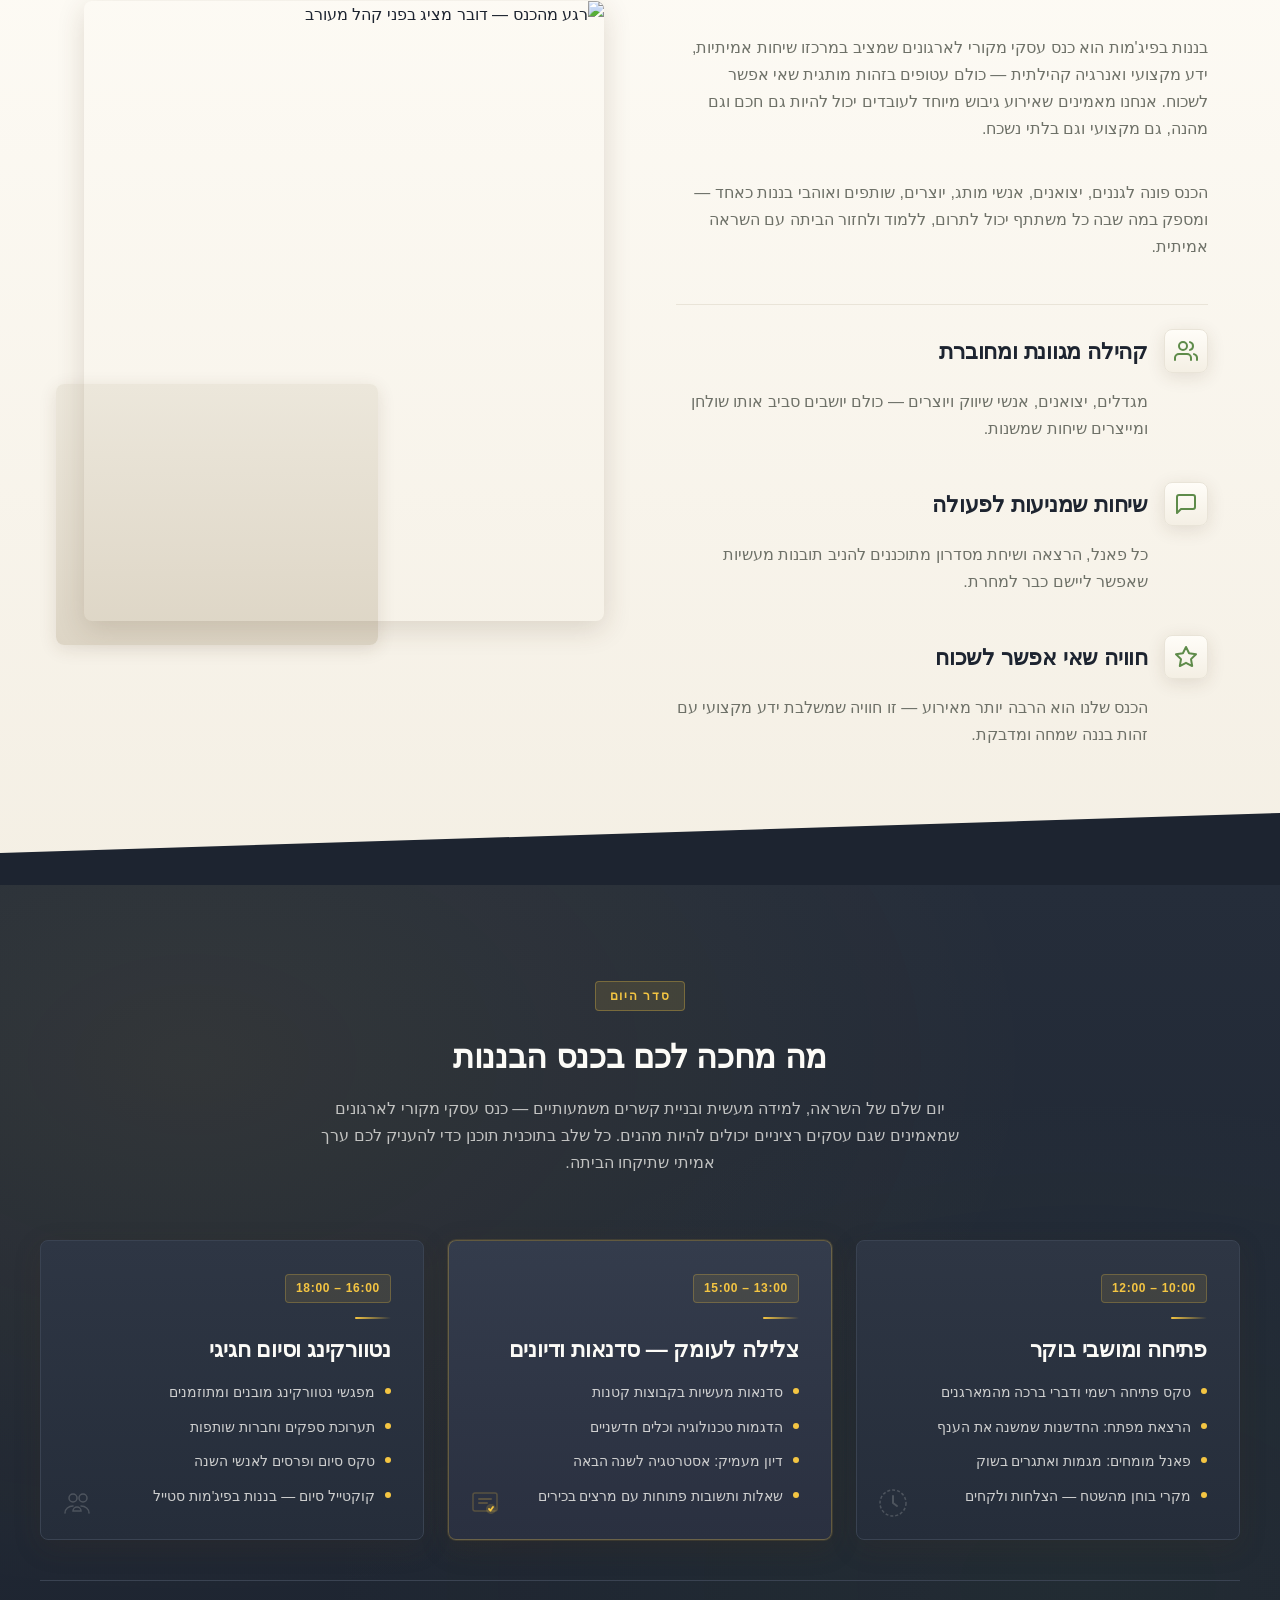
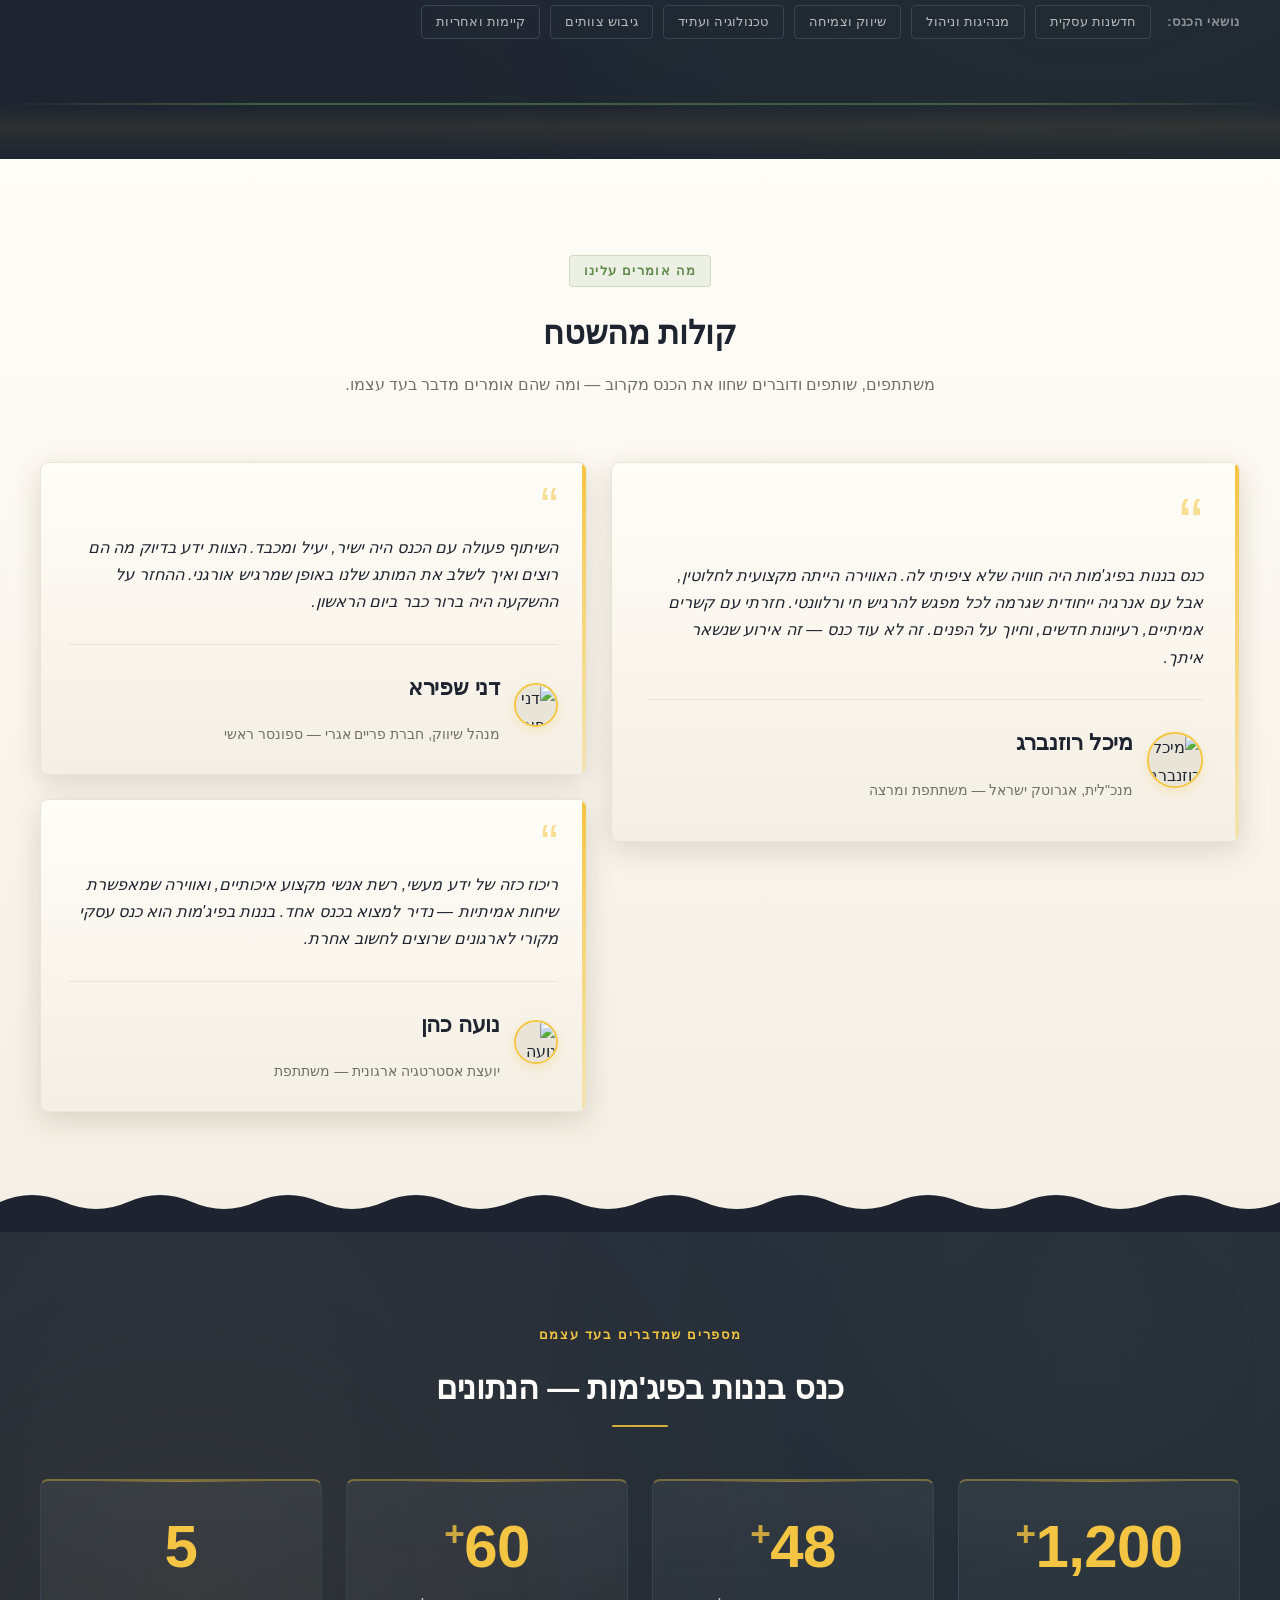
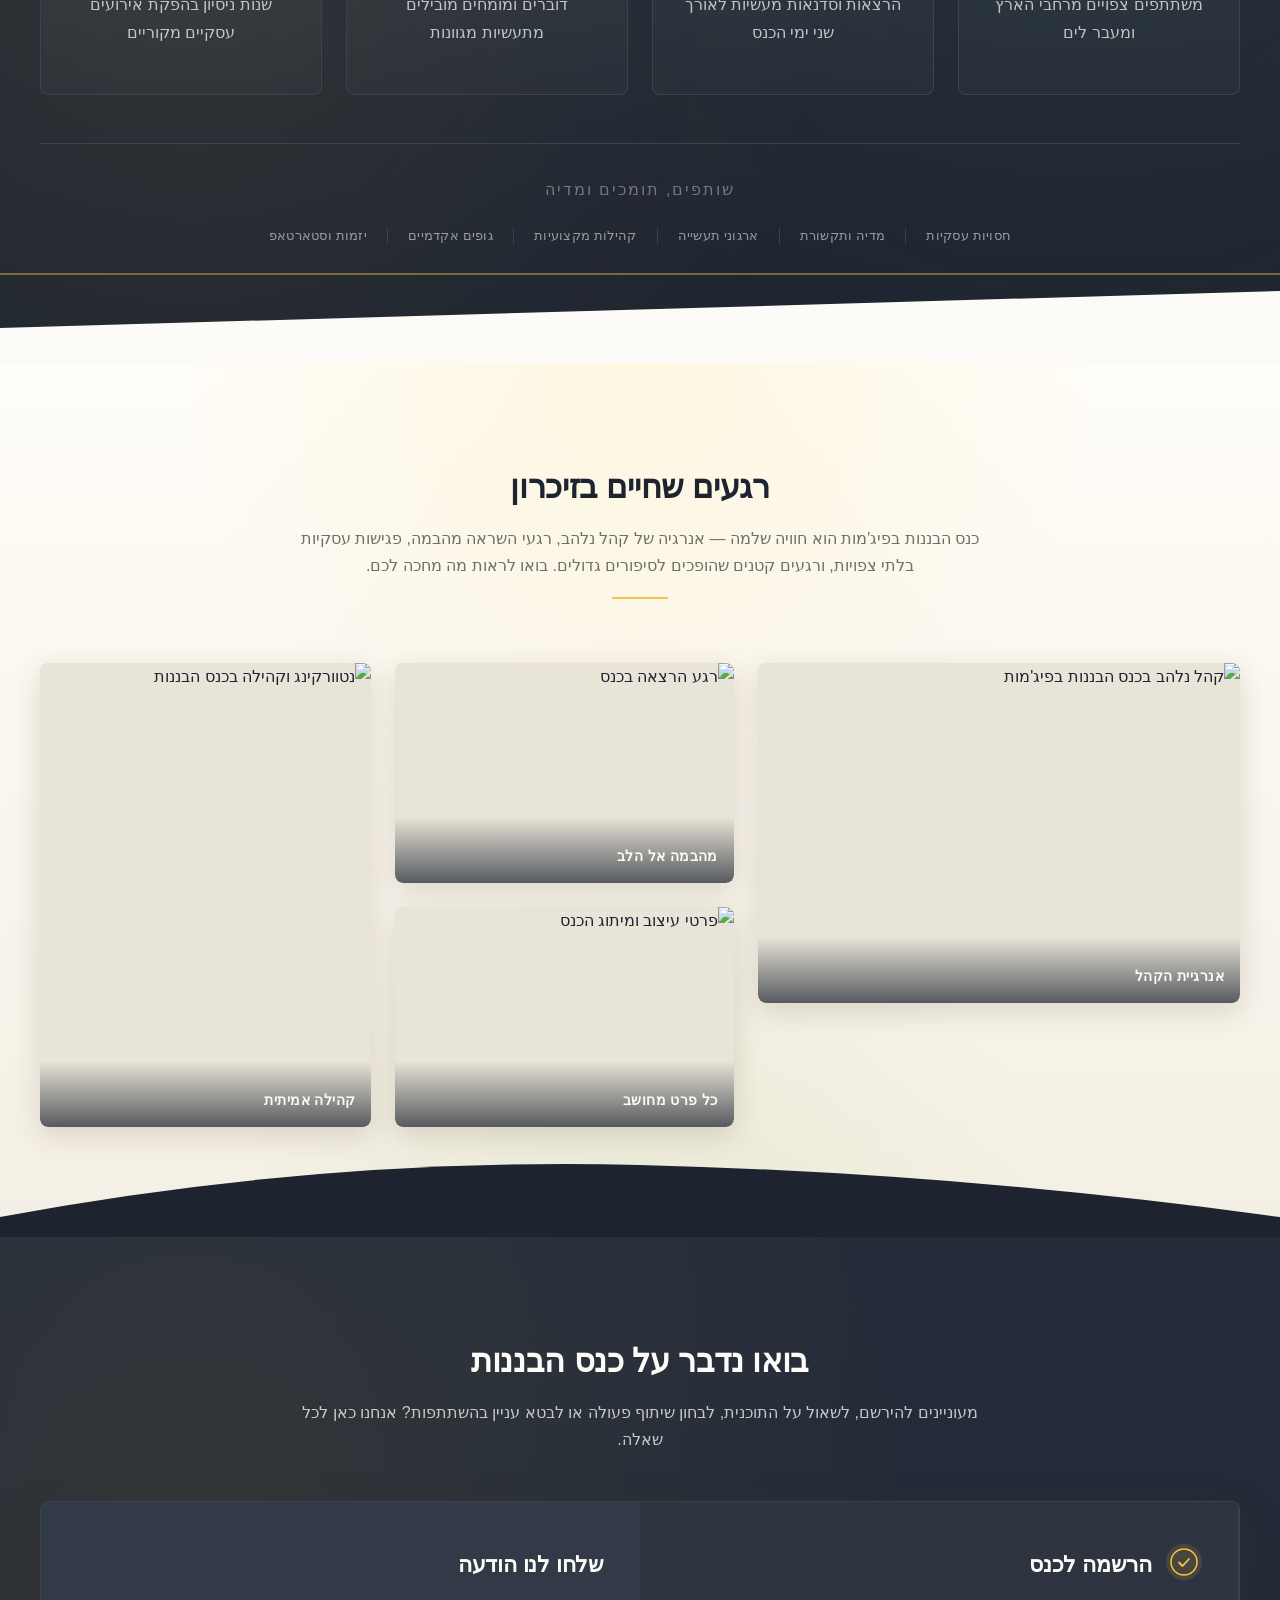
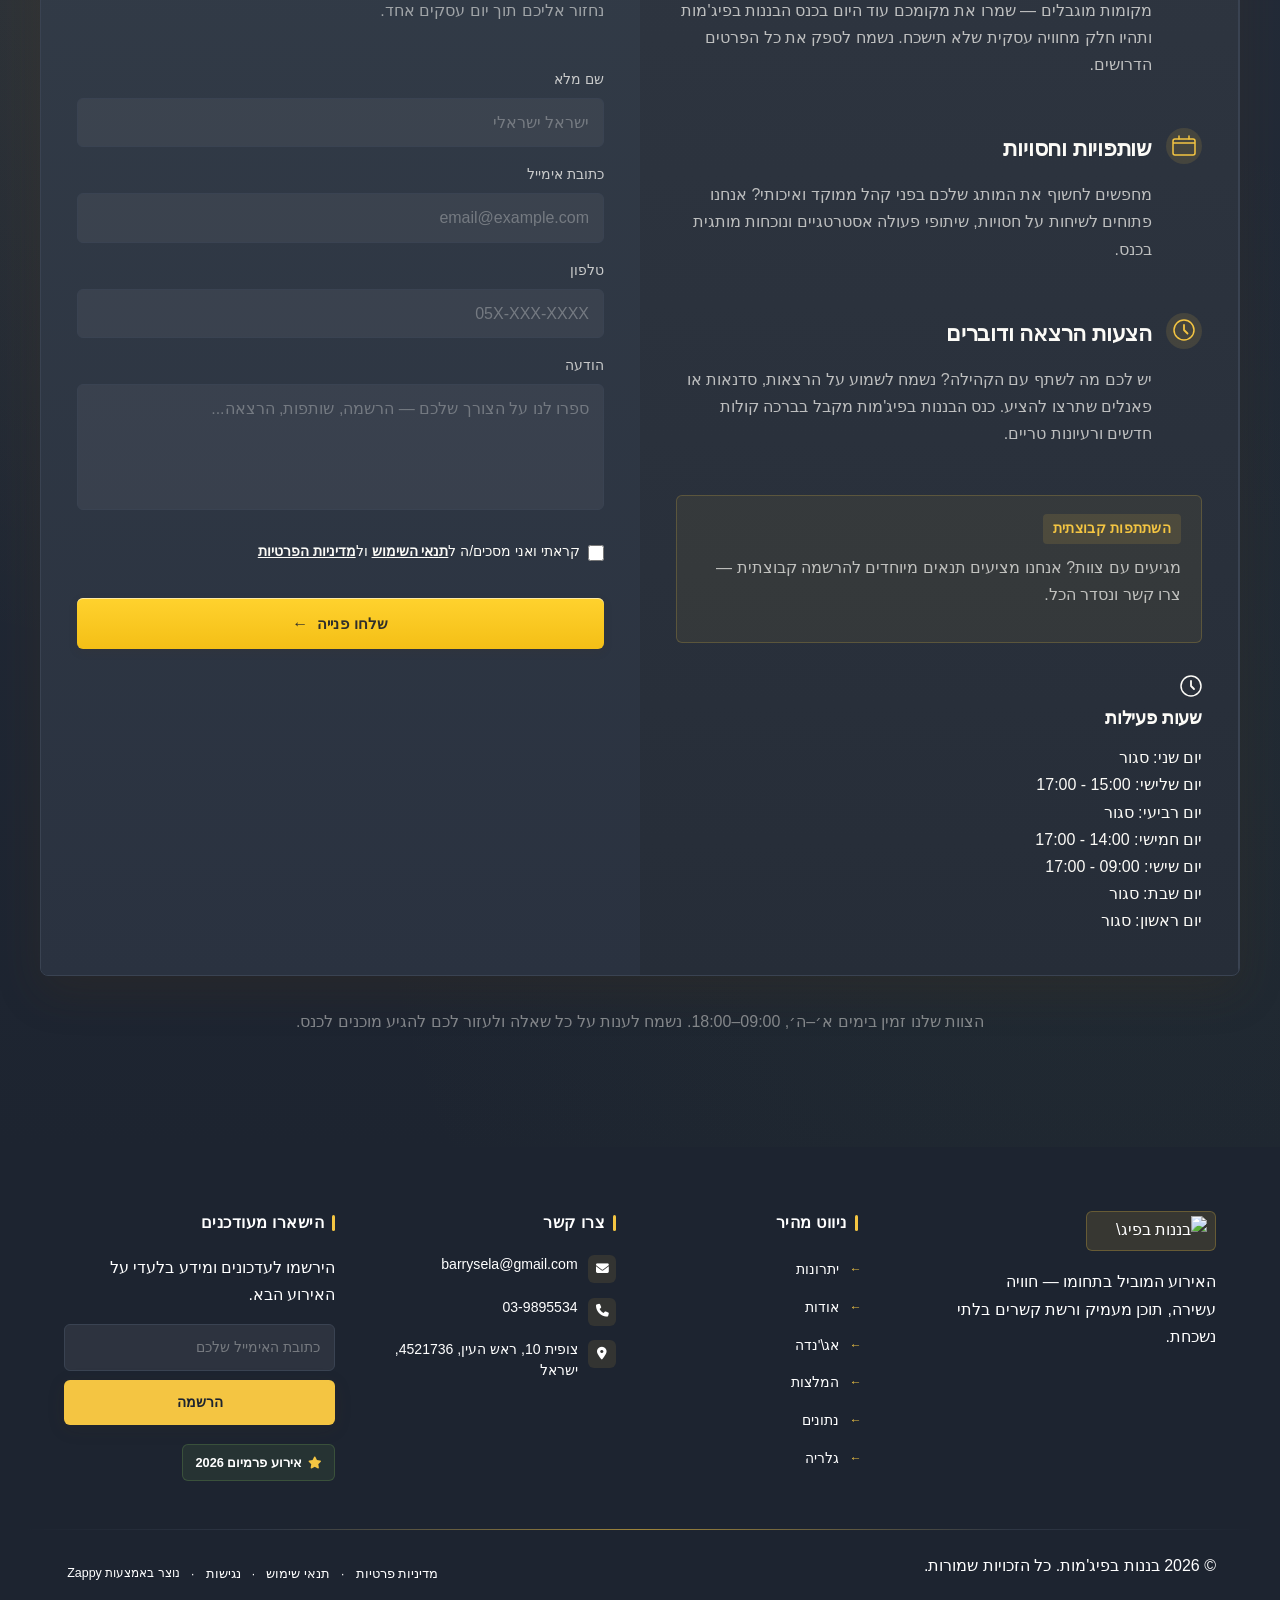
==== commit a672af63: "Background sync: Progressive GitHub Sync" ====
--- a/index.html
+++ b/index.html
@@ -1176,13 +1176,13 @@
 
       <!-- CTA Buttons -->
       <div class="hero-ctas">
+        <a href="#contact" class="btn-primary hero-btn-primary" data-original-href="#contact" data-element-type="button" data-element-id="btn-1776597397008-6z8ys2i49" data-native-element="true">
+          <i class="fa-solid fa-ticket" aria-hidden="true"></i>
+          הרשמה לכנס
+        </a>
         <a href="#program" class="btn-ghost-outline hero-btn-secondary" data-original-href="#program" data-element-type="button" data-element-id="btn-1776597397008-lwiz8tw14" data-native-element="true">
           לתוכנית המלאה
           <i class="fa-solid fa-arrow-left" aria-hidden="true"></i>
-        </a>
-        <a href="#contact" class="btn-primary hero-btn-primary" data-original-href="#contact" data-element-type="button" data-element-id="btn-1776597397008-6z8ys2i49" data-native-element="true">
-          <i class="fa-solid fa-ticket" aria-hidden="true"></i>
-          הרשמה לכנס
         </a>
 </div>
 
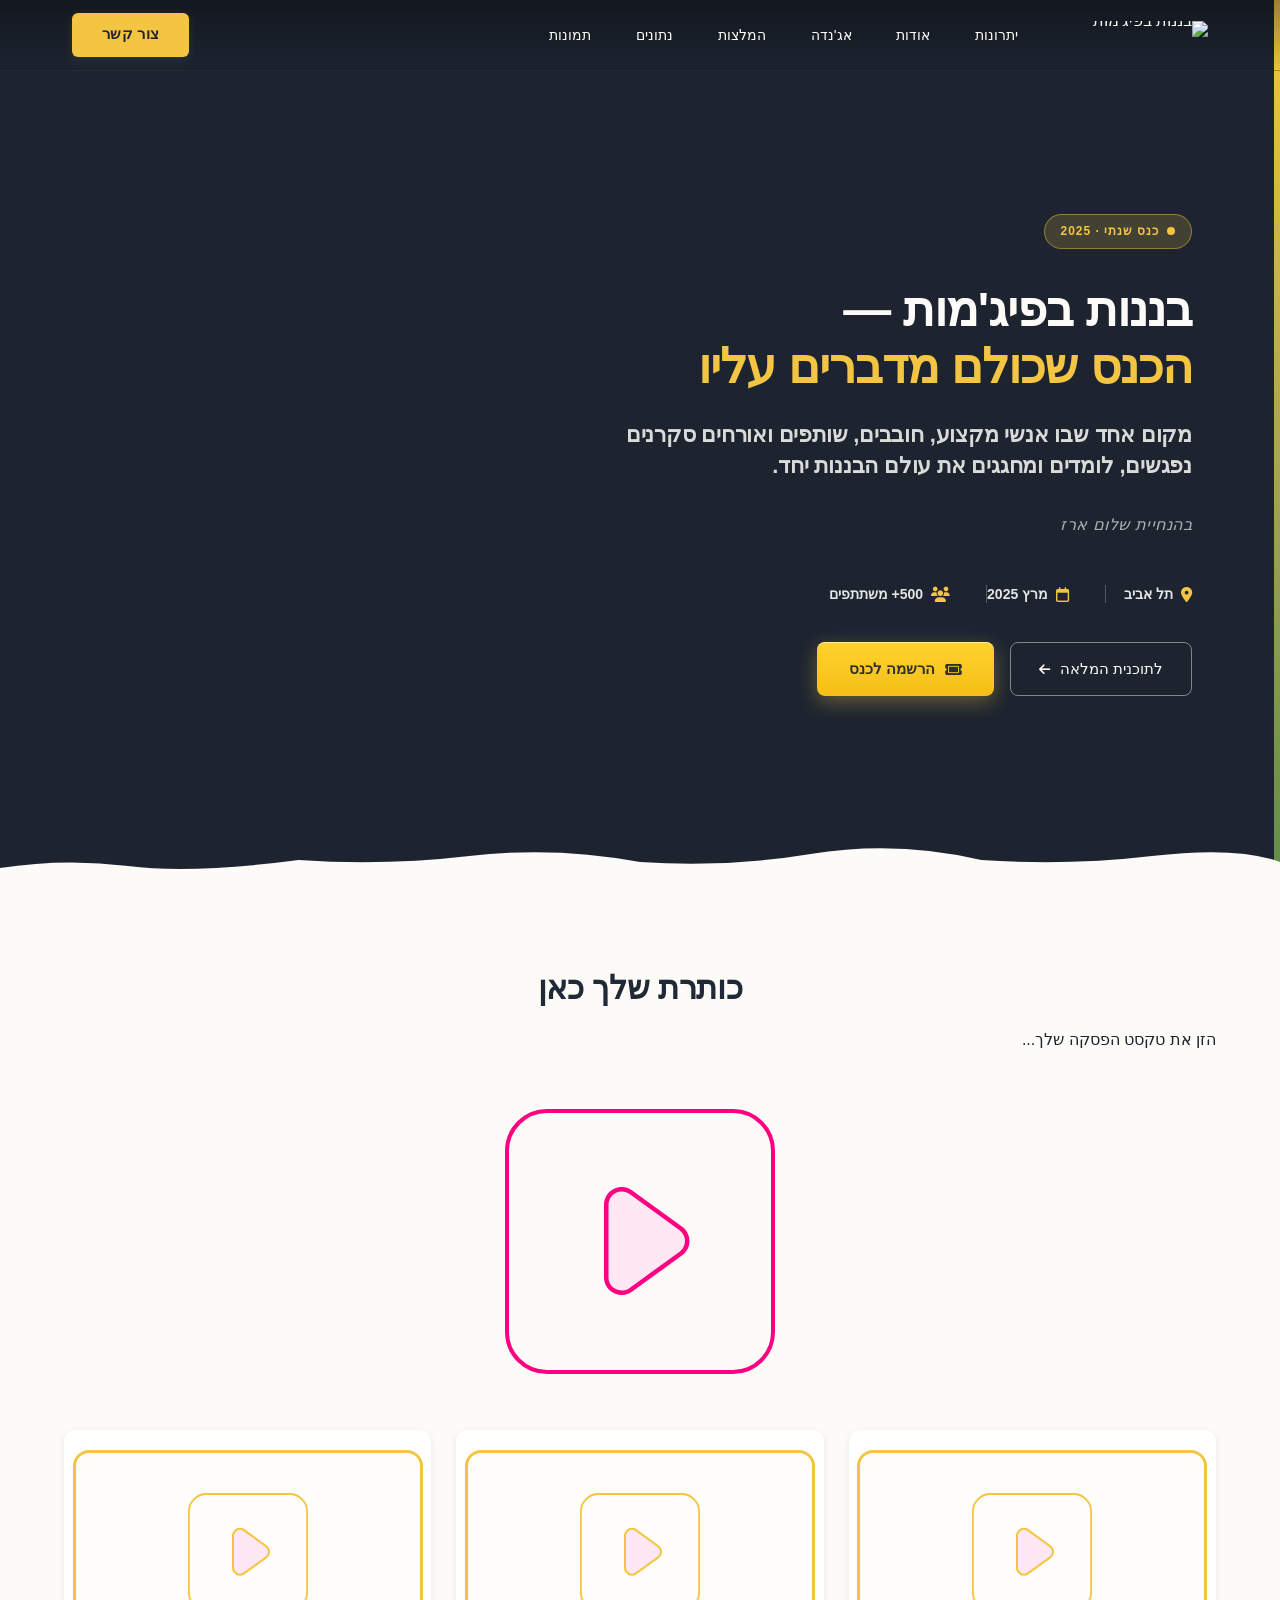
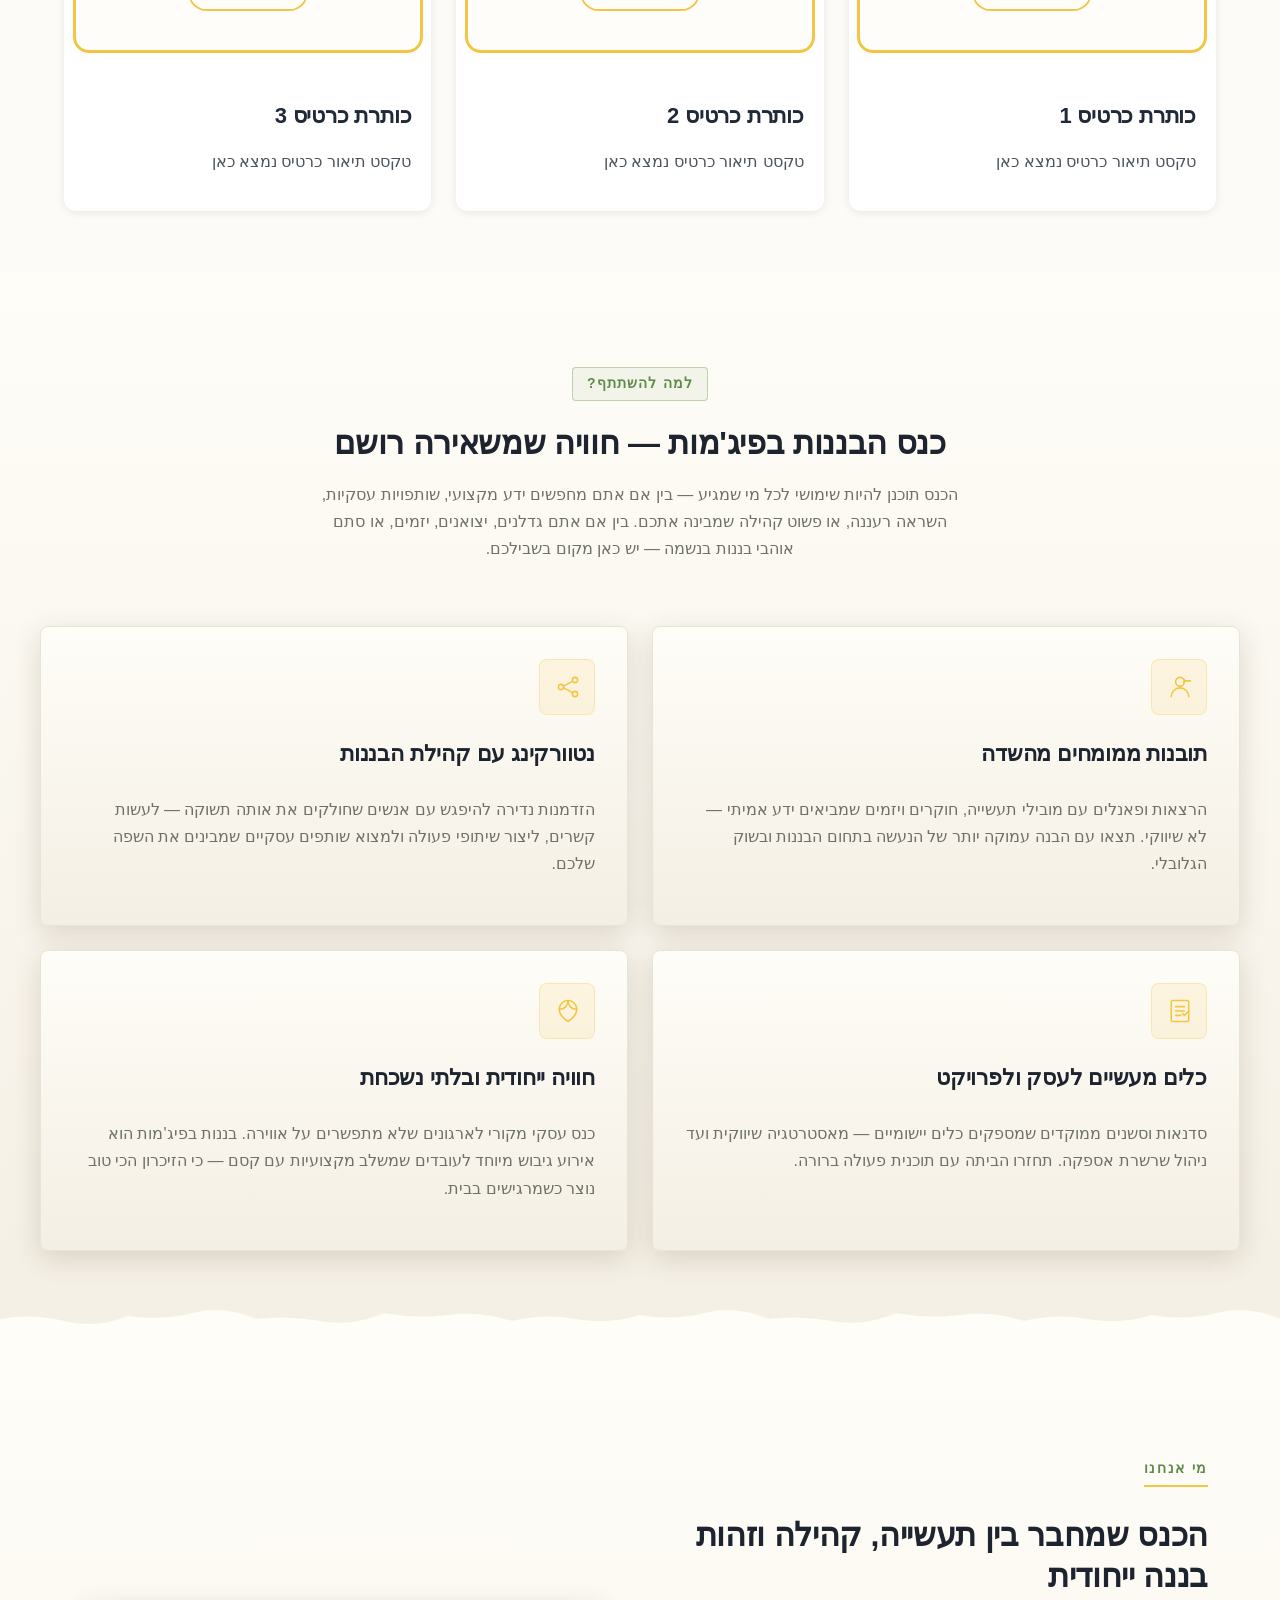
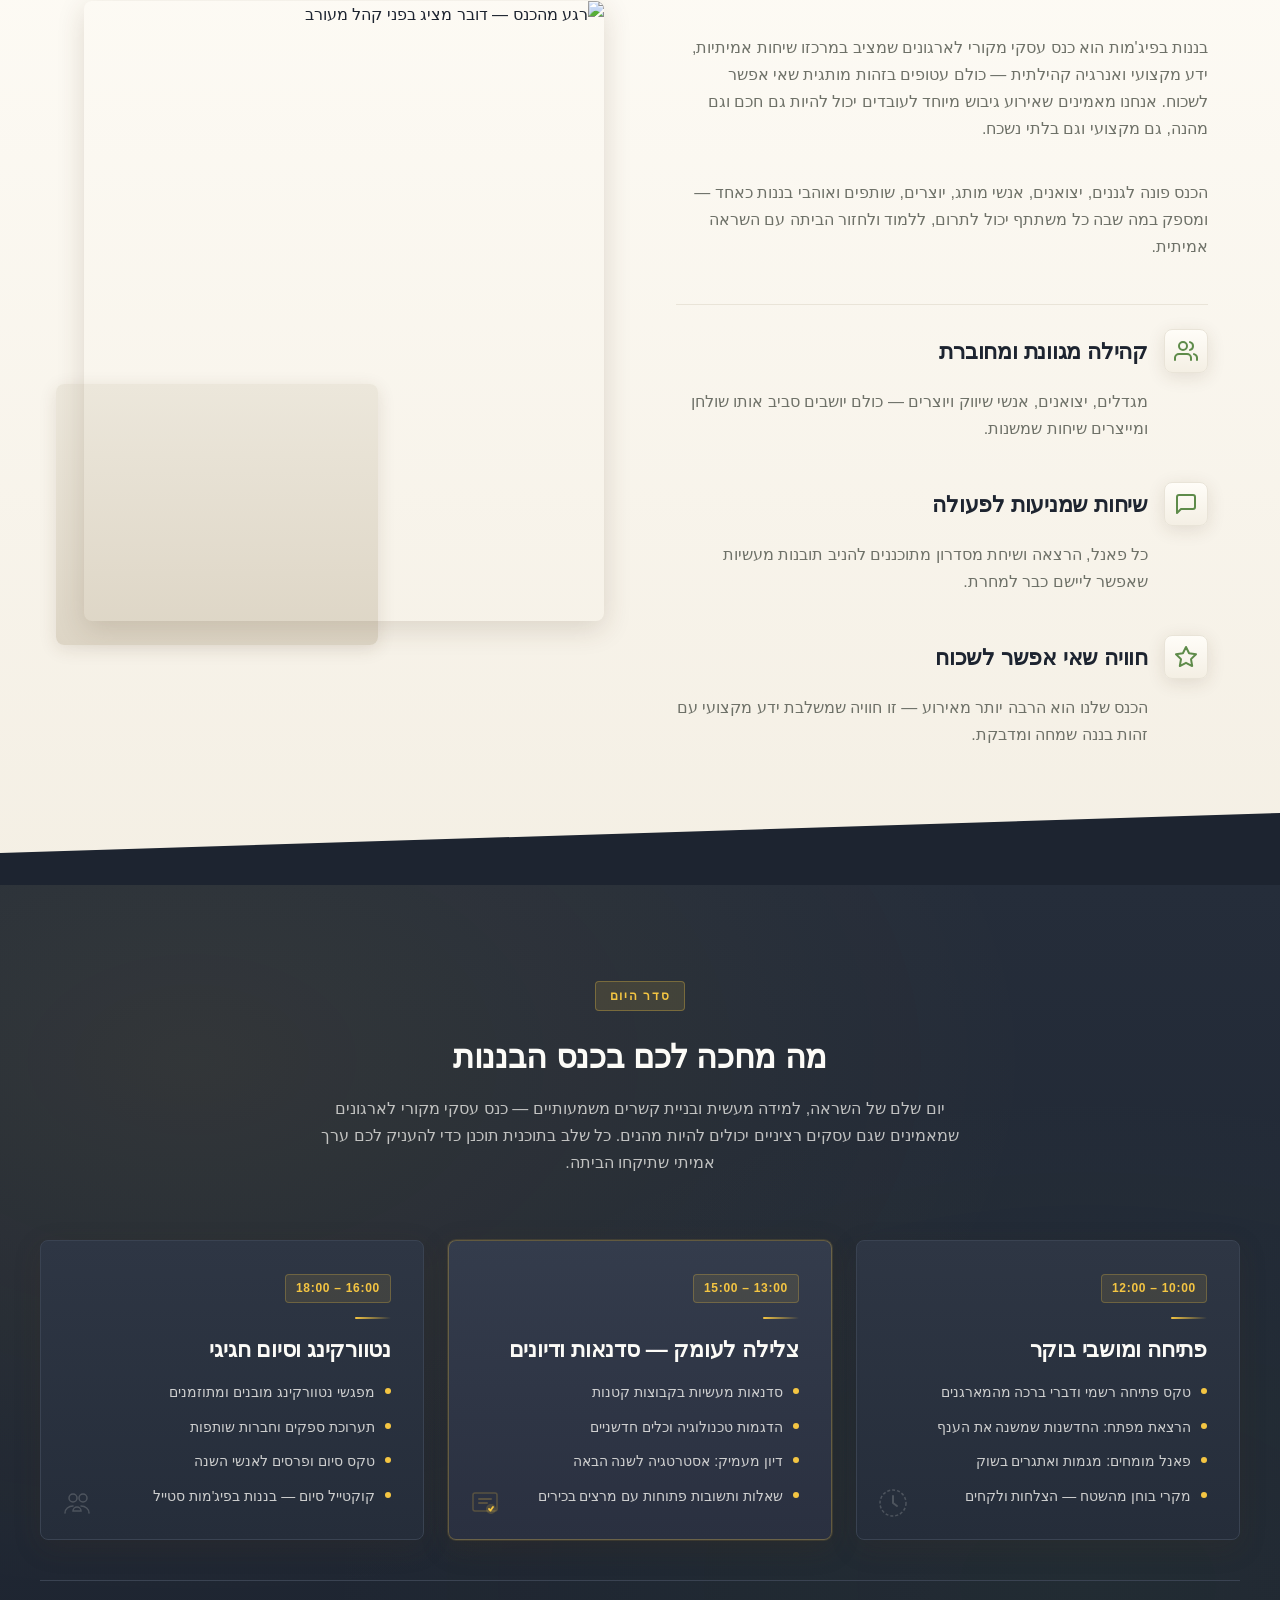
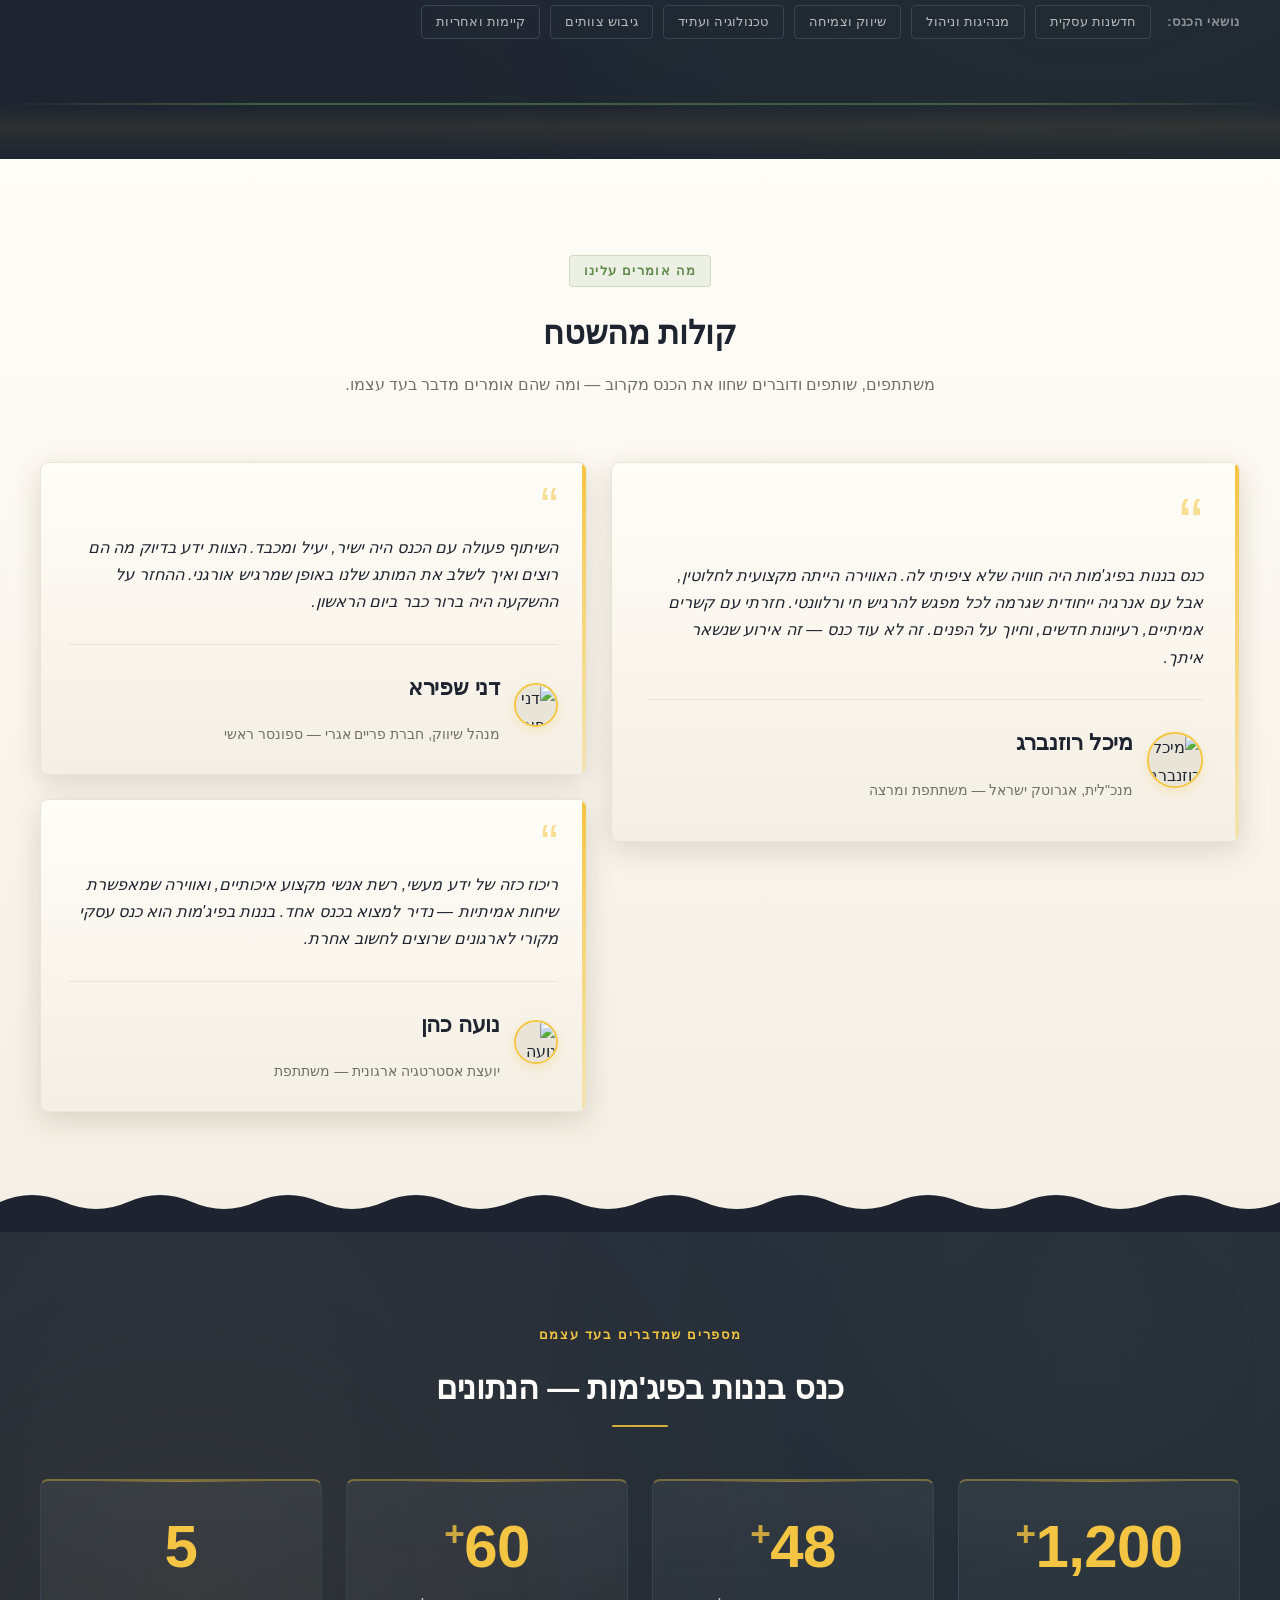
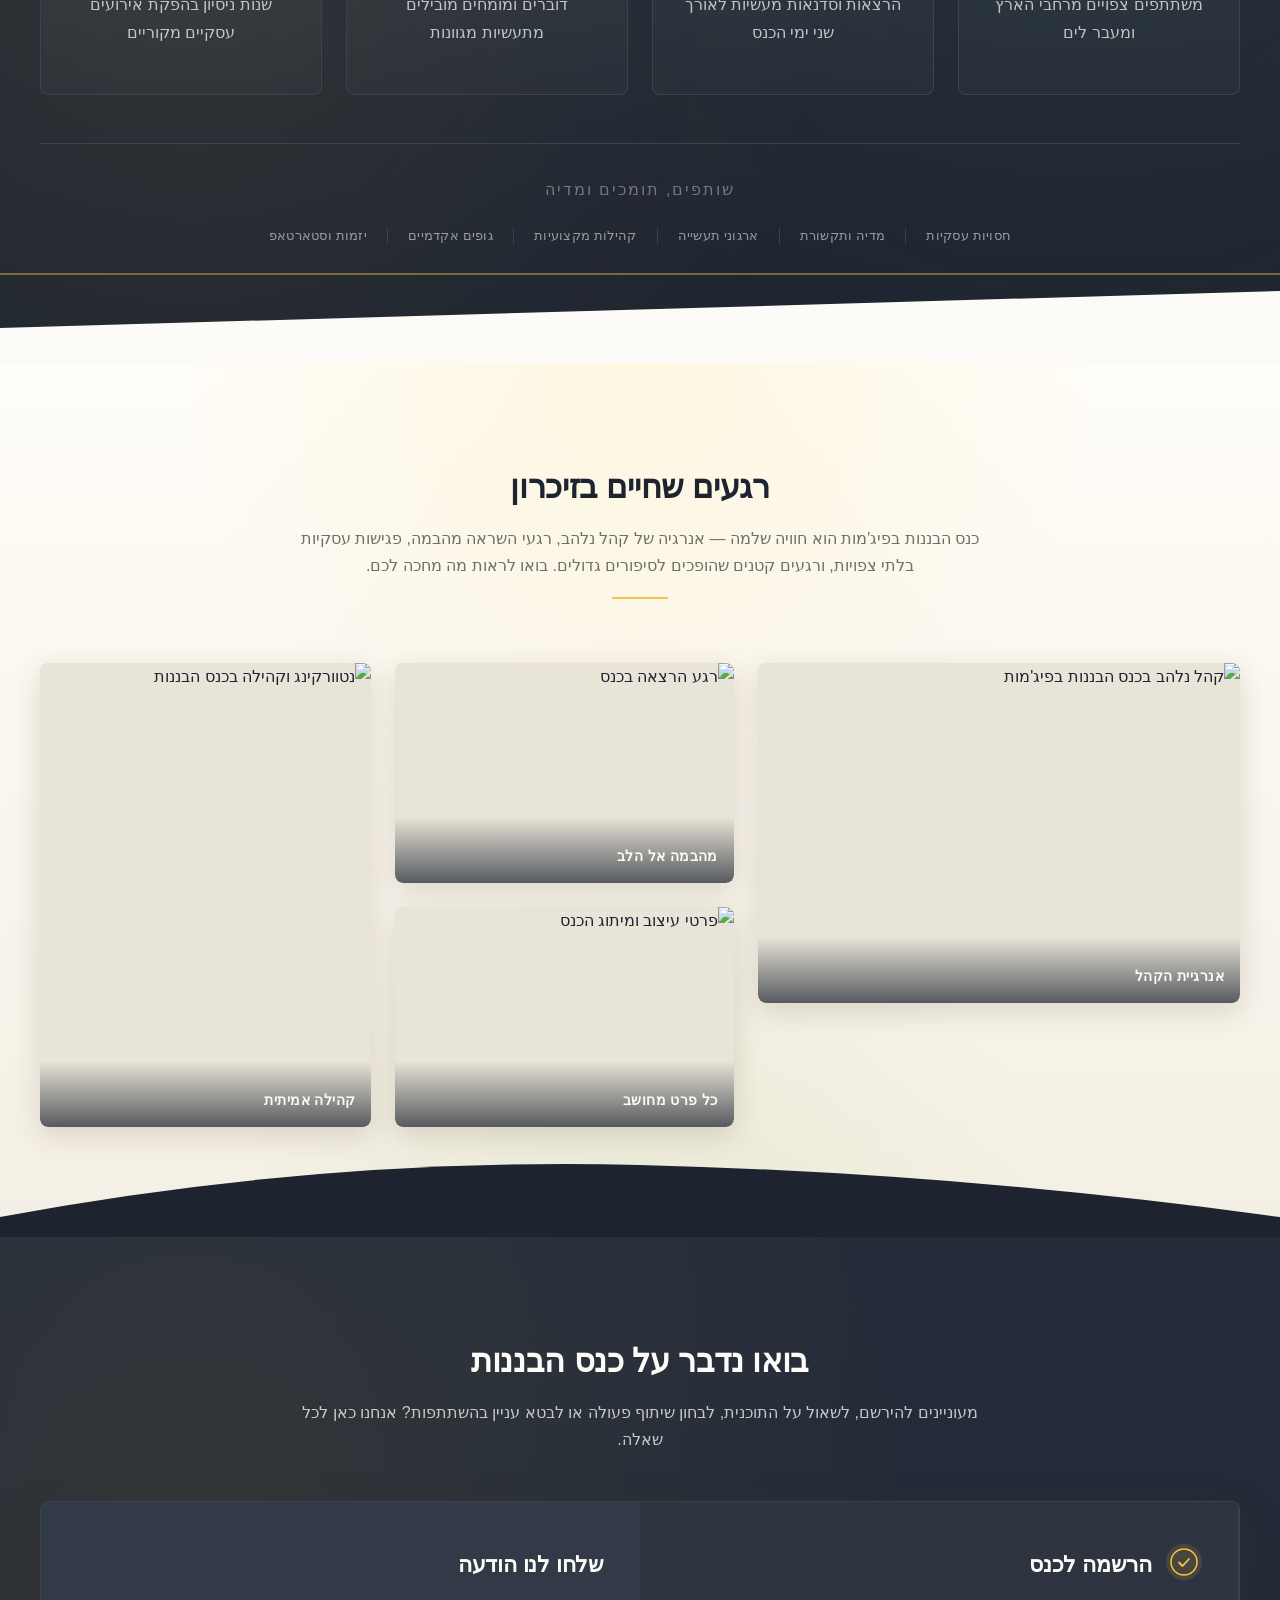
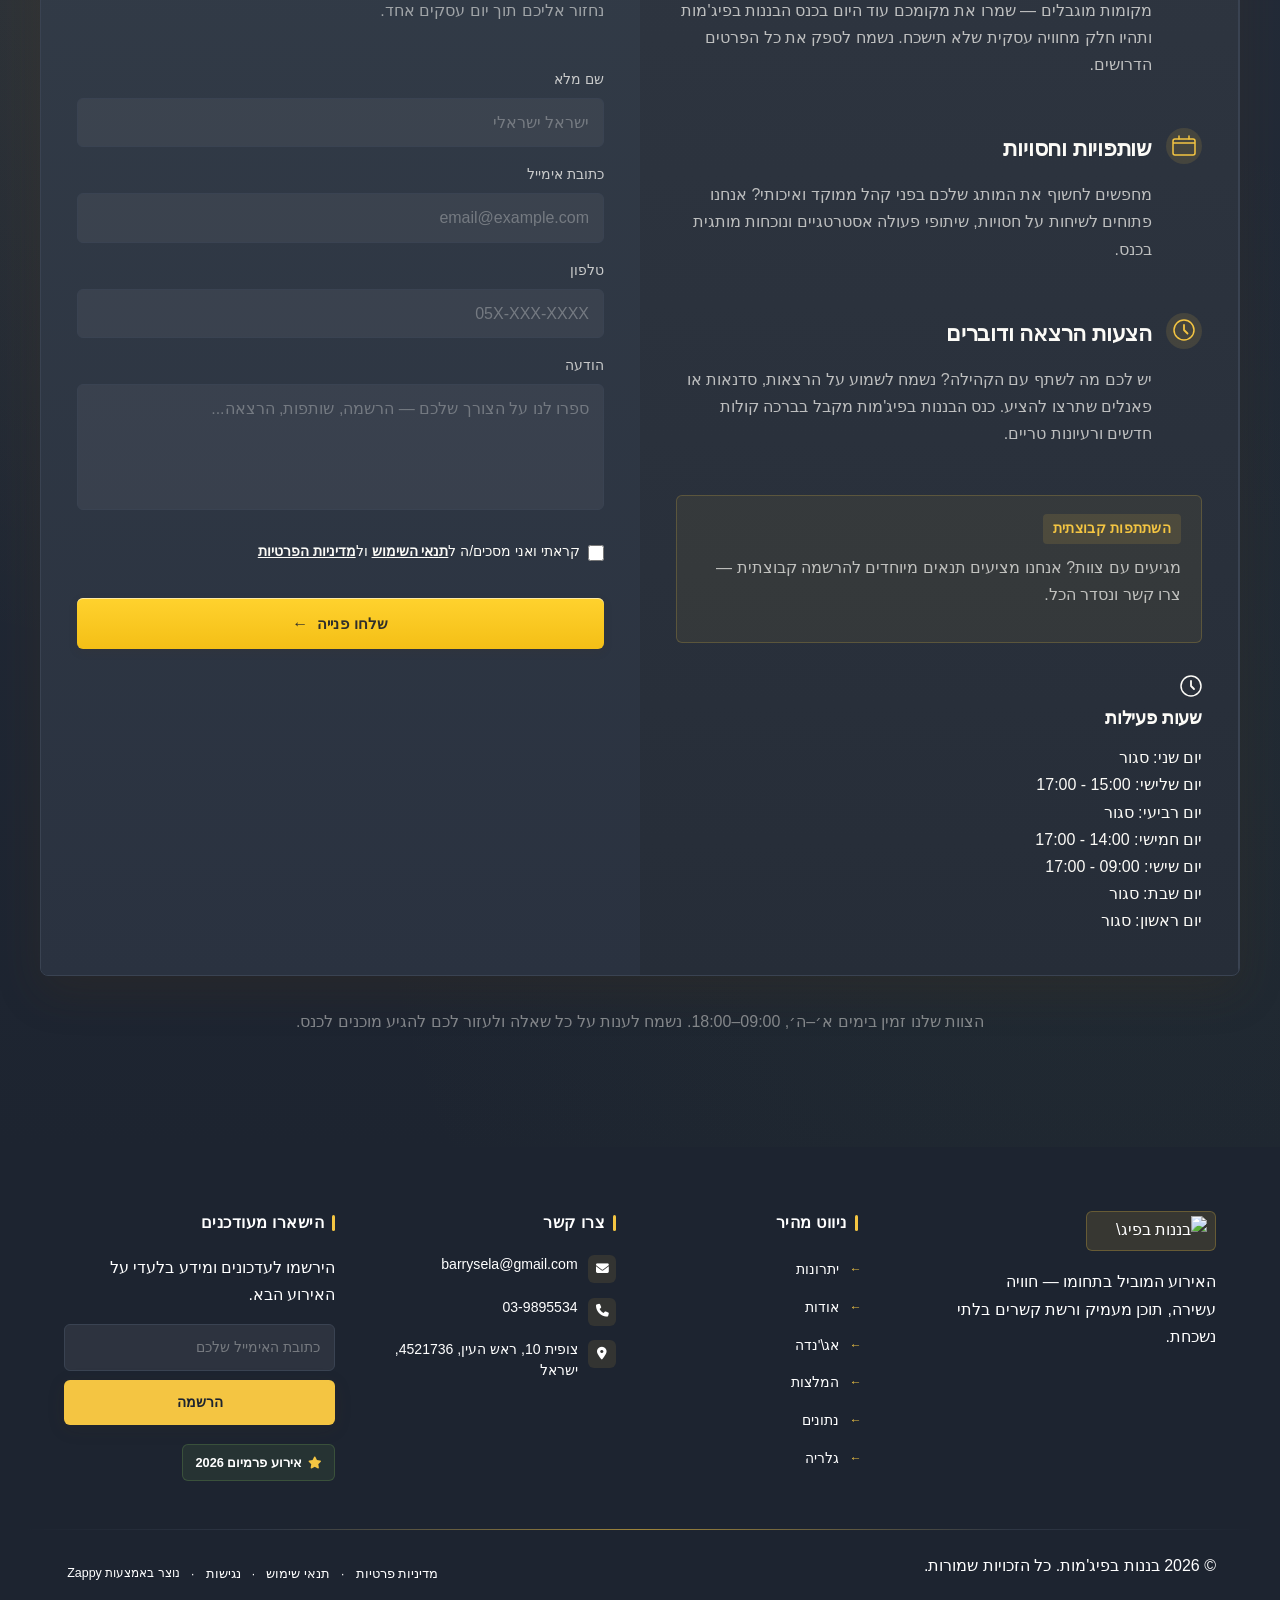
==== commit 6e4128f6: "Background sync: Progressive GitHub Sync" ====
--- a/index.html
+++ b/index.html
@@ -1176,13 +1176,13 @@
 
       <!-- CTA Buttons -->
       <div class="hero-ctas">
+        <a href="#program" class="btn-ghost-outline hero-btn-secondary" data-original-href="#program" data-element-type="button" data-element-id="btn-1776597397008-lwiz8tw14" data-native-element="true">
+          לתוכנית המלאה
+          <i class="fa-solid fa-arrow-left" aria-hidden="true"></i>
+        </a>
         <a href="#contact" class="btn-primary hero-btn-primary" data-original-href="#contact" data-element-type="button" data-element-id="btn-1776597397008-6z8ys2i49" data-native-element="true">
           <i class="fa-solid fa-ticket" aria-hidden="true"></i>
           הרשמה לכנס
-        </a>
-        <a href="#program" class="btn-ghost-outline hero-btn-secondary" data-original-href="#program" data-element-type="button" data-element-id="btn-1776597397008-lwiz8tw14" data-native-element="true">
-          לתוכנית המלאה
-          <i class="fa-solid fa-arrow-left" aria-hidden="true"></i>
         </a>
 </div>
 
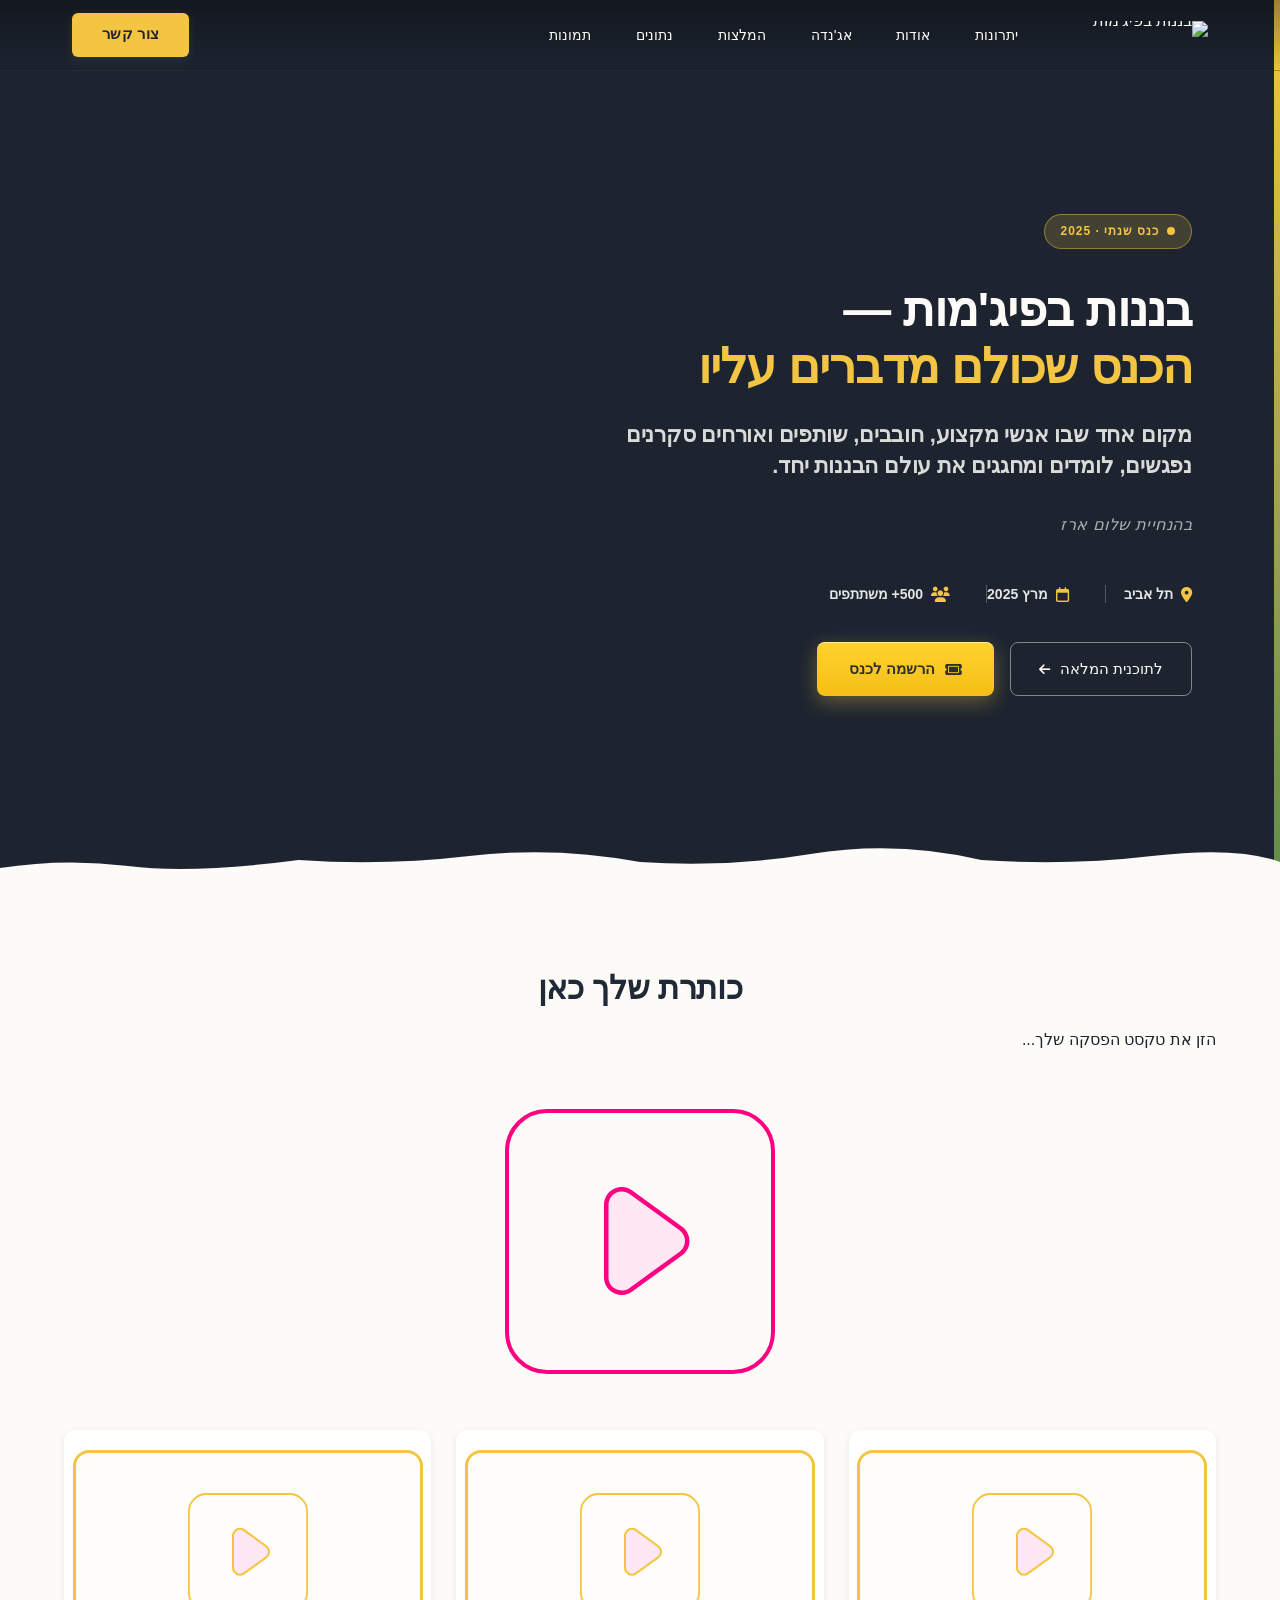
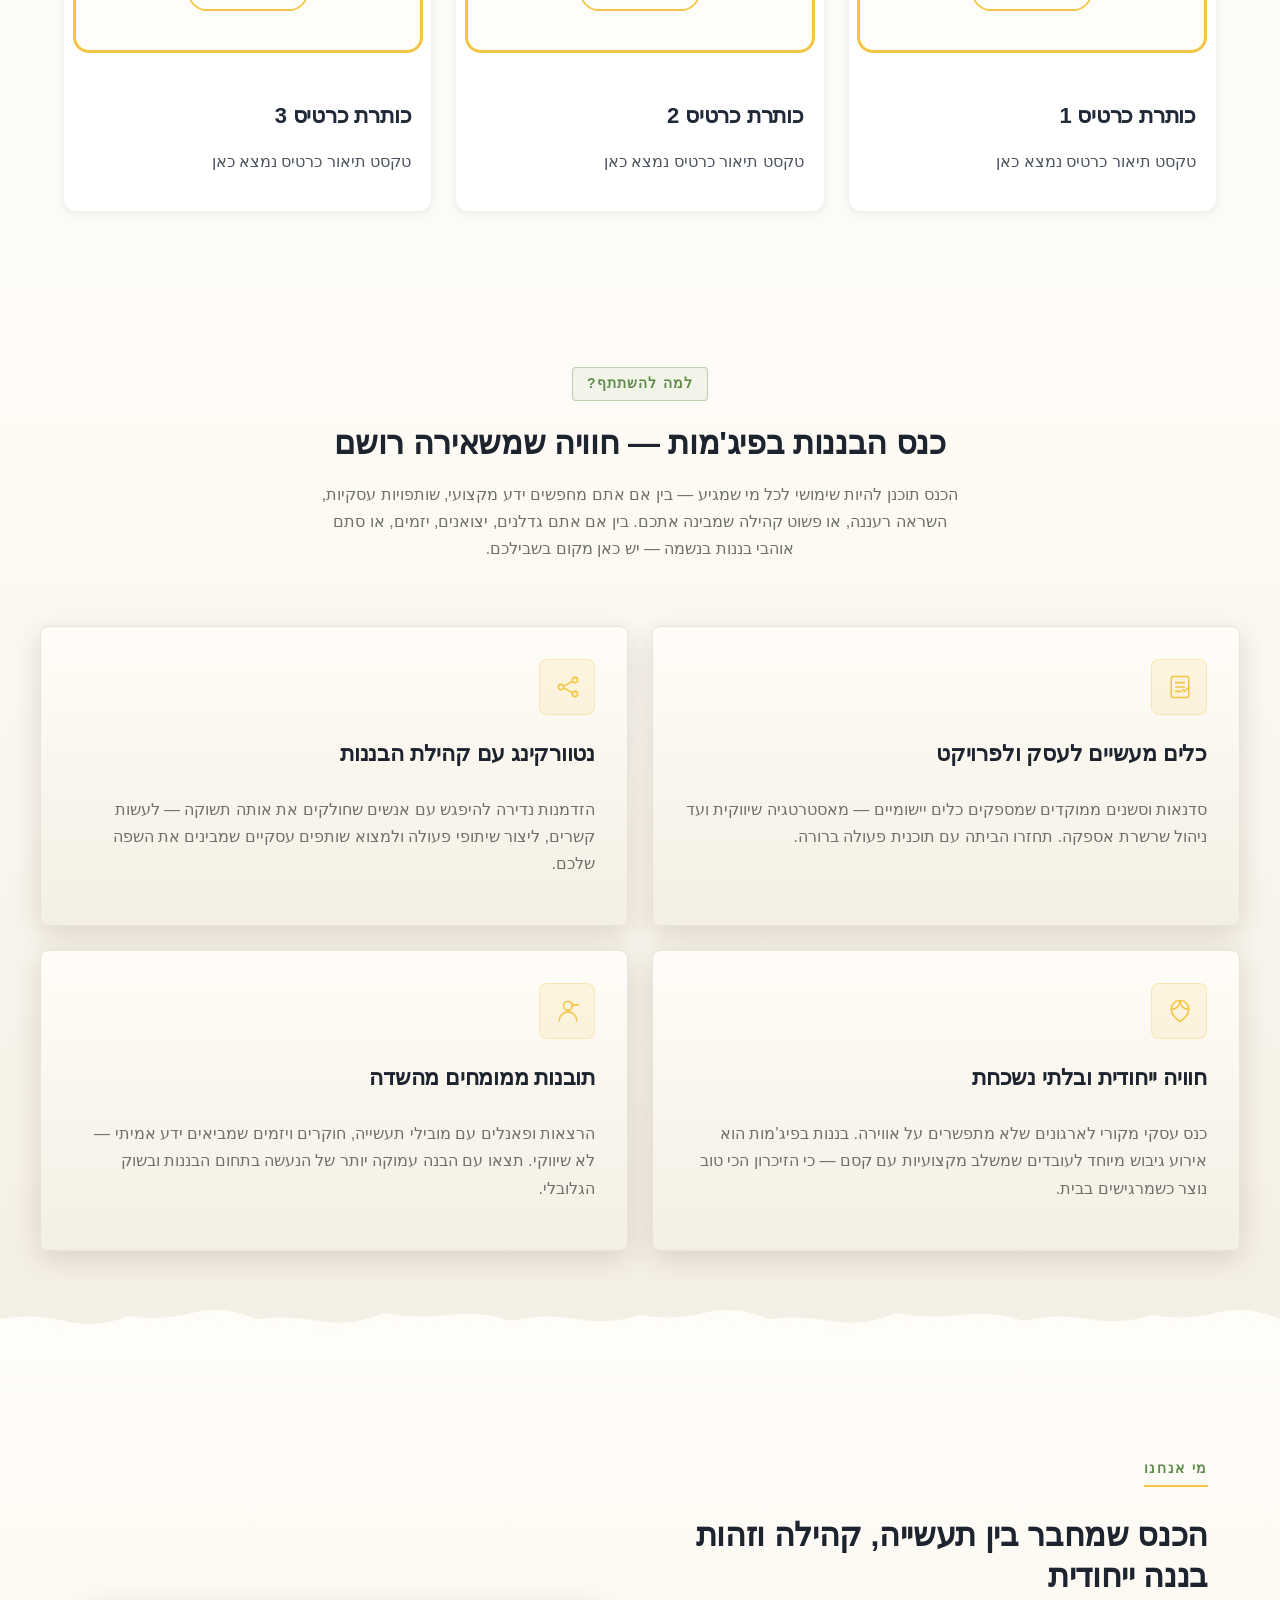
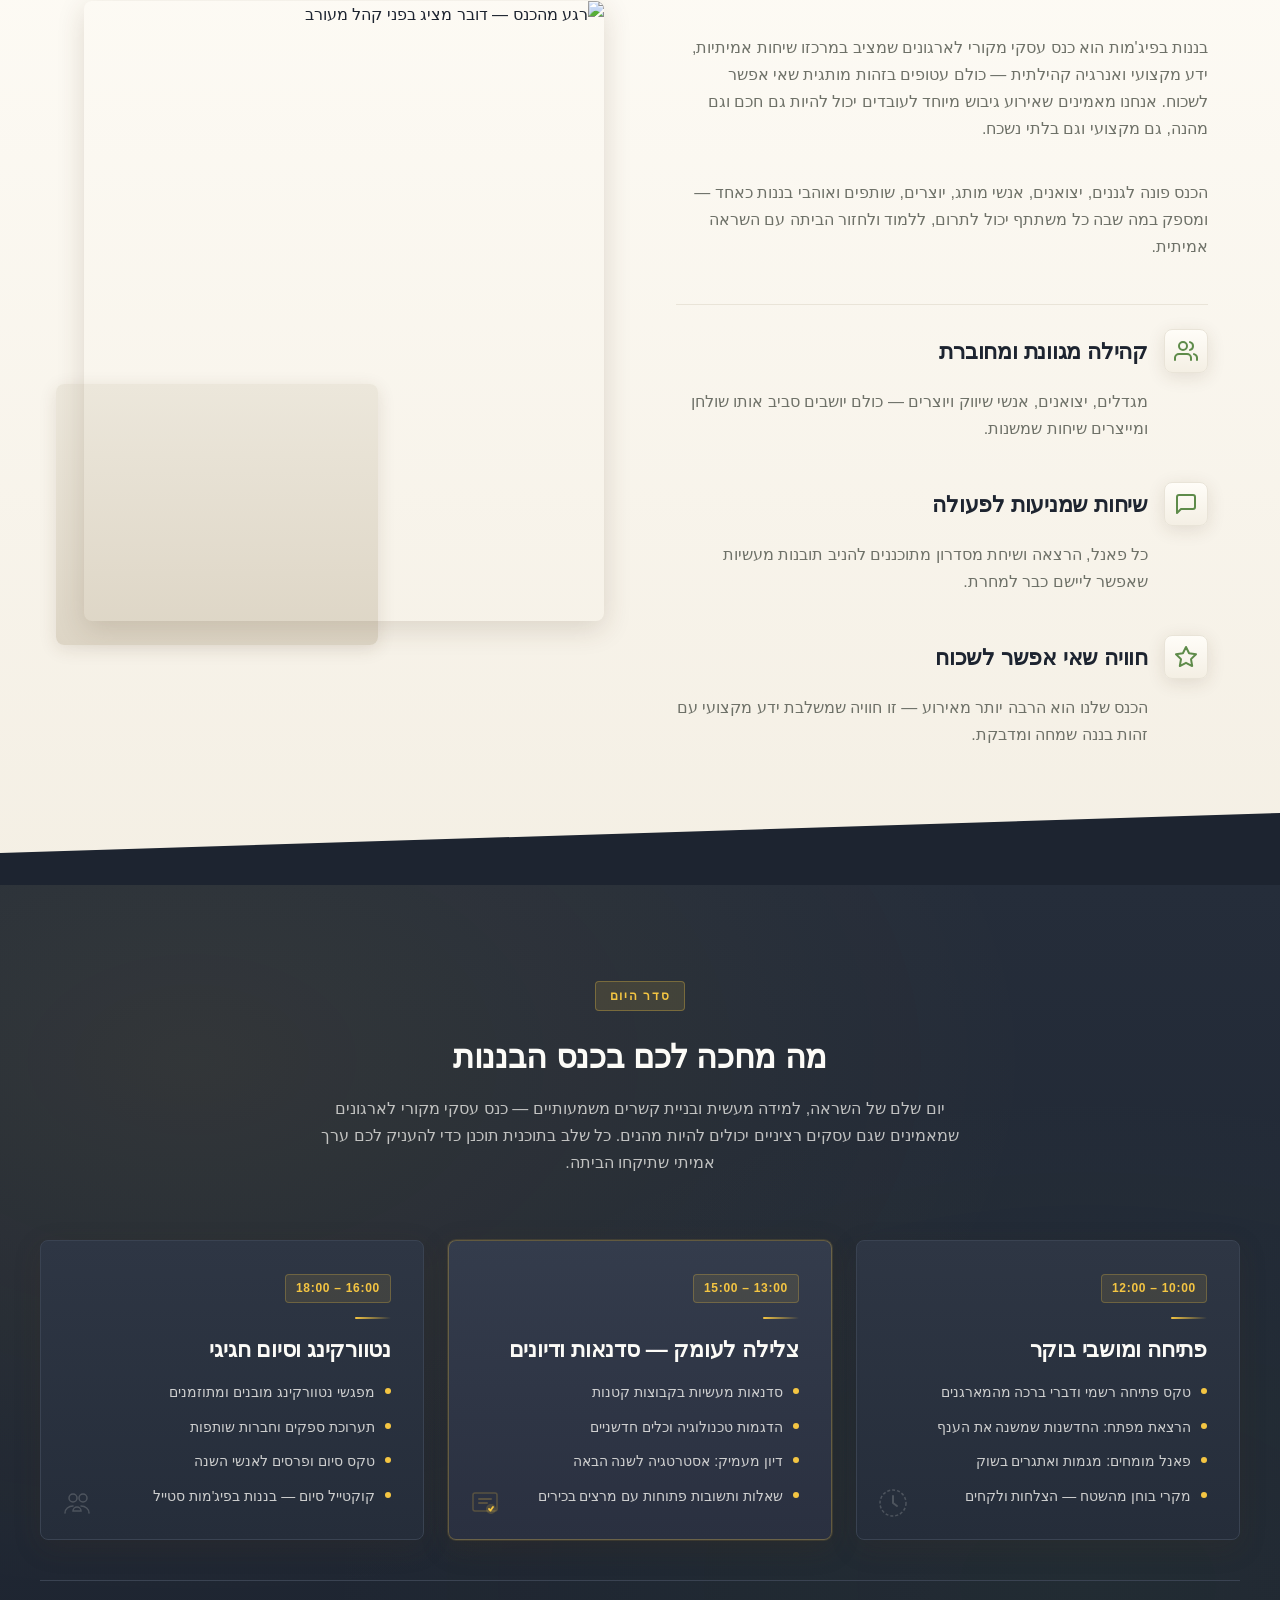
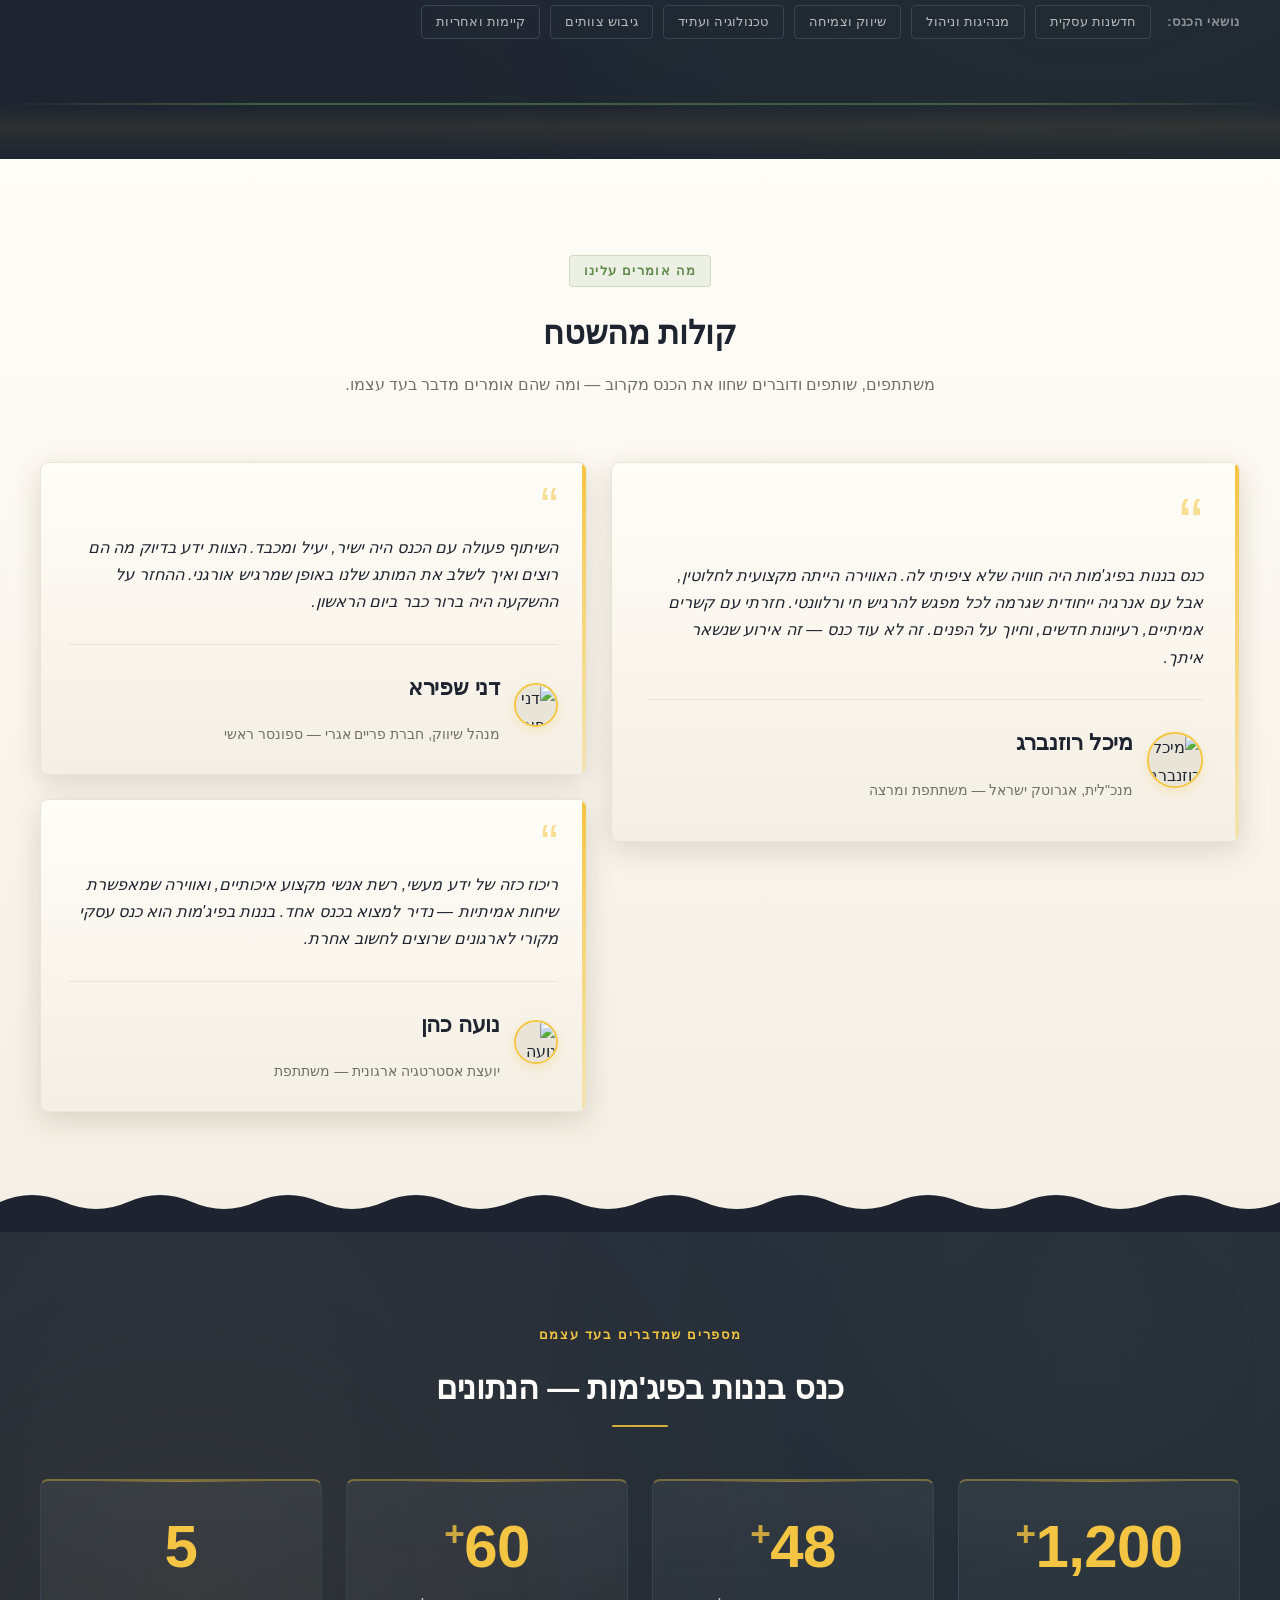
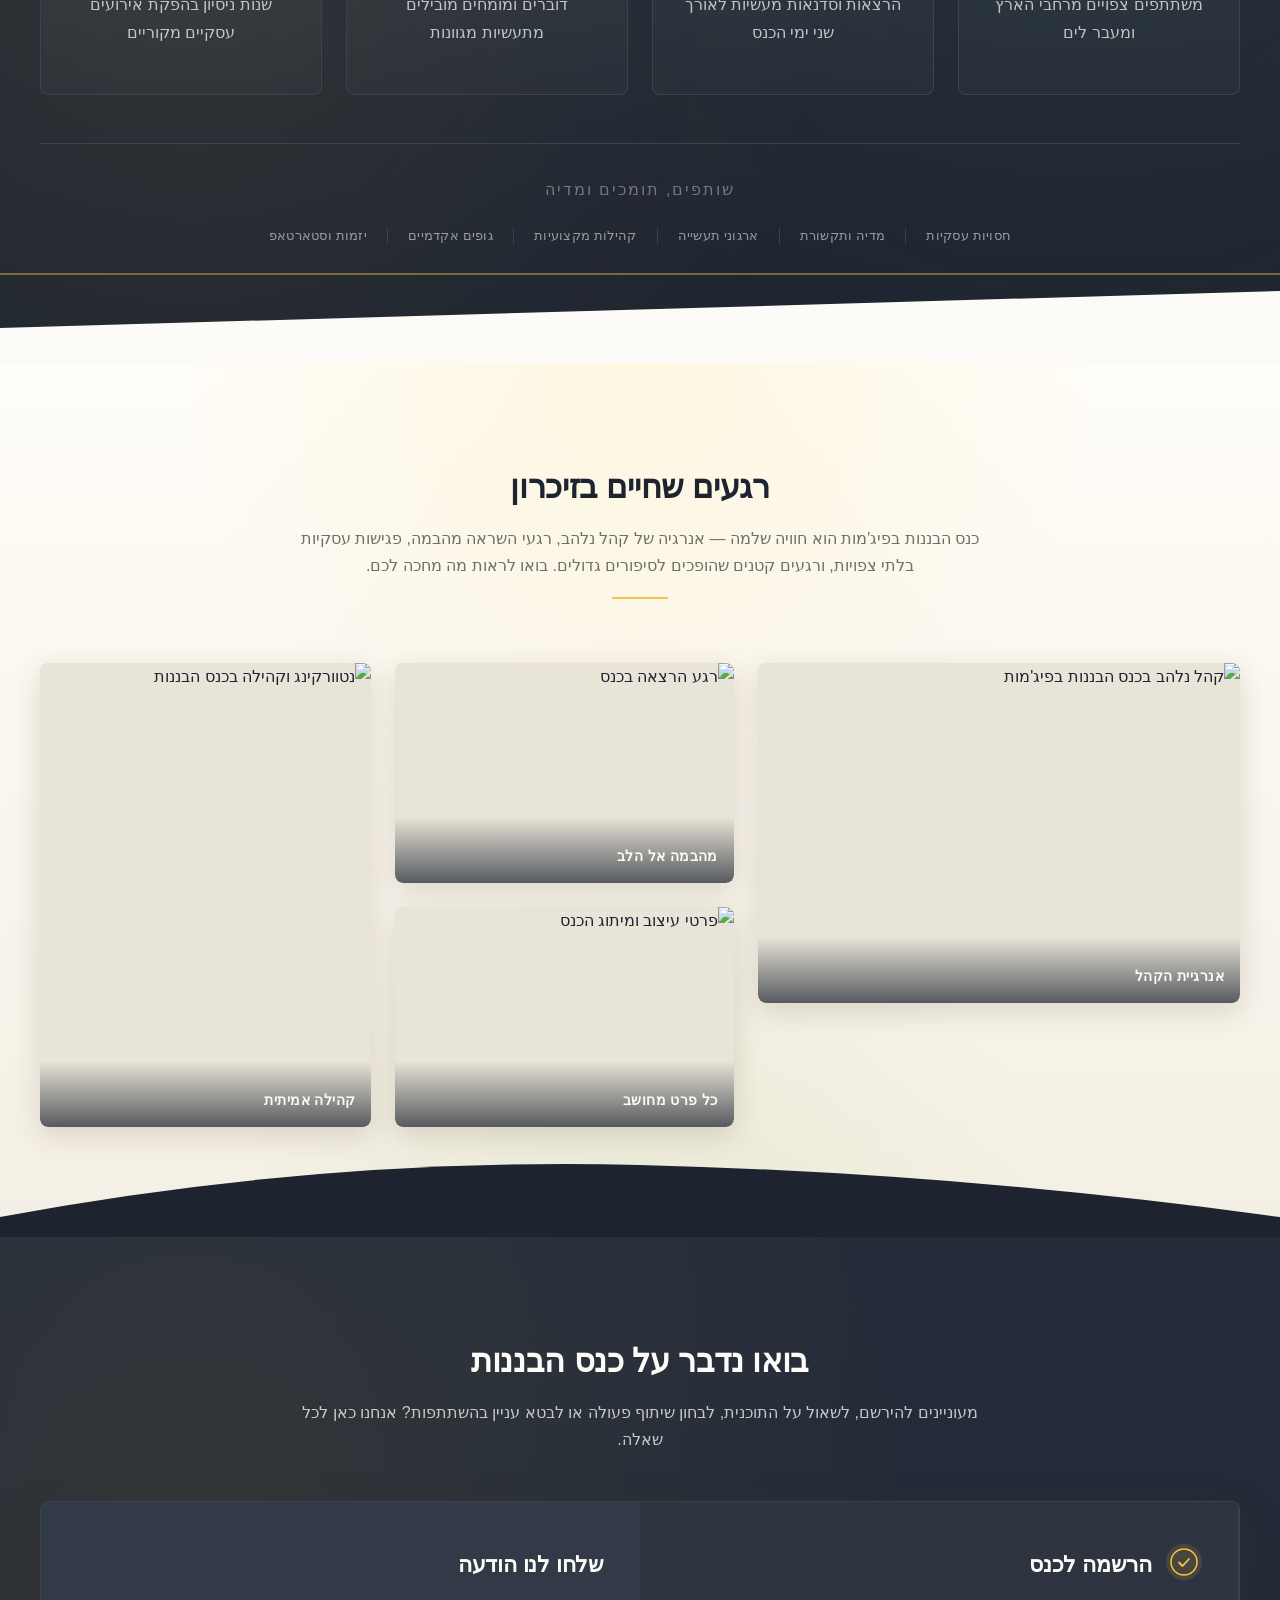
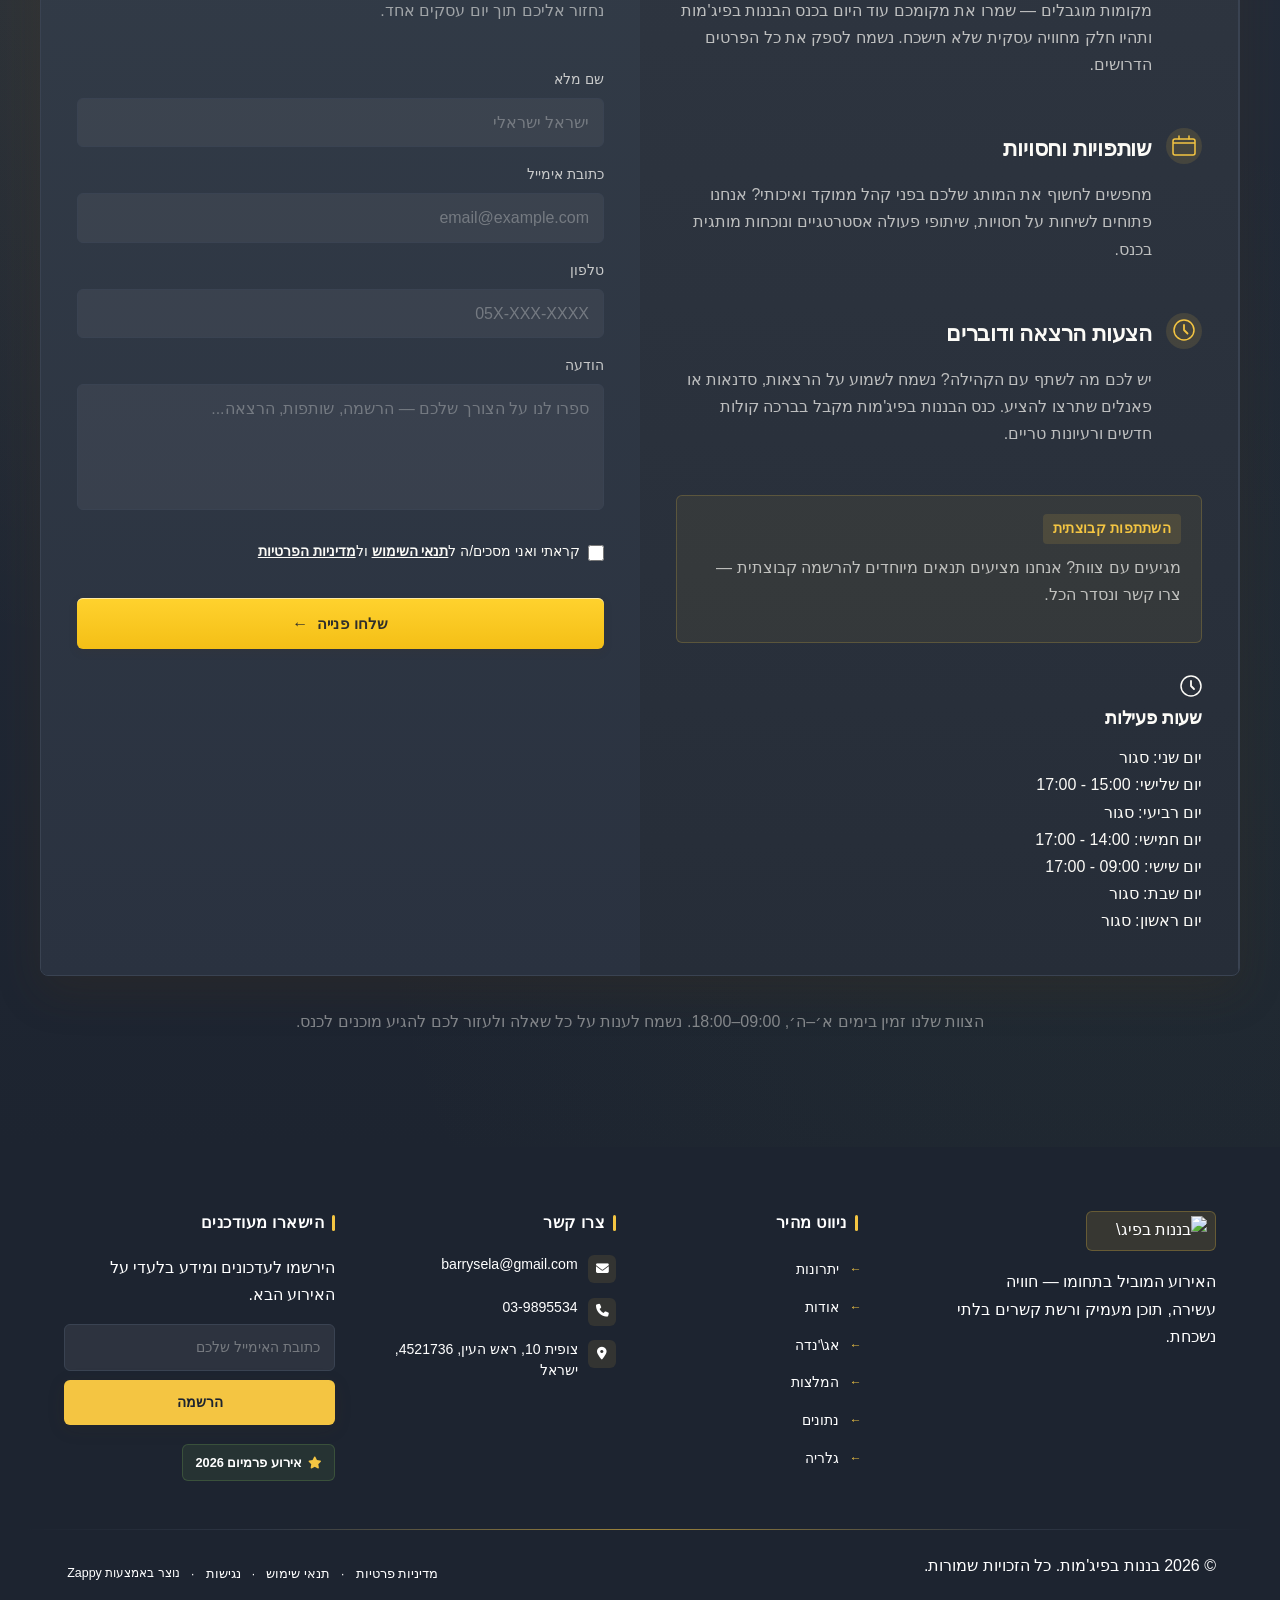
==== commit 3f5991fc: "Background sync: Progressive GitHub Sync" ====
--- a/index.html
+++ b/index.html
@@ -1316,25 +1316,25 @@
 
     <!-- 4-Card Grid -->
     <div class="index-features-grid">
-
-      <!-- Card 1: Expert Insights -->
-      <article class="index-features-card" id="zappy-section-3">
+      <!-- Card 3: Practical Takeaways (now first / top-right in RTL) -->
+      <article class="index-features-card" id="zappy-section-5" data-grid-item-index="0">
         <div class="index-features-icon-wrap">
           <svg data-element-type="icon" data-icon-type="svg" xmlns="http://www.w3.org/2000/svg" width="32" height="32" viewBox="0 0 32 32" fill="none" stroke="currentColor" stroke-width="1.75" stroke-linecap="round" stroke-linejoin="round" aria-hidden="true">
-            <circle cx="16" cy="10" r="5"></circle>
-            <path d="M6 27c0-5.523 4.477-10 10-10s10 4.477 10 10"></path>
-            <path d="M20 7l2 2-2 2"></path>
-            <line x1="22" y1="9" x2="28" y2="9"></line>
+            <rect x="6" y="4" width="20" height="24" rx="2"></rect>
+            <line x1="11" y1="11" x2="21" y2="11"></line>
+            <line x1="11" y1="16" x2="21" y2="16"></line>
+            <line x1="11" y1="21" x2="17" y2="21"></line>
+            <polyline points="19,19 21,21 26,16"></polyline>
           </svg>
         </div>
         <div class="index-features-card-content">
-          <h3 class="index-features-card-title">תובנות ממומחים מהשדה</h3>
-          <p class="index-features-card-text">הרצאות ופאנלים עם מובילי תעשייה, חוקרים ויזמים שמביאים ידע אמיתי — לא שיווקי. תצאו עם הבנה עמוקה יותר של הנעשה בתחום הבננות ובשוק הגלובלי.</p>
+          <h3 class="index-features-card-title">כלים מעשיים לעסק ולפרויקט</h3>
+          <p class="index-features-card-text">סדנאות וסשנים ממוקדים שמספקים כלים יישומיים — מאסטרטגיה שיווקית ועד ניהול שרשרת אספקה. תחזרו הביתה עם תוכנית פעולה ברורה.</p>
         </div>
       </article>
 
-      <!-- Card 2: Networking -->
-      <article class="index-features-card" id="zappy-section-4">
+      <!-- Card 2: Networking (now second / top-left in RTL) -->
+      <article class="index-features-card" id="zappy-section-4" data-grid-item-index="1">
         <div class="index-features-icon-wrap">
           <svg data-element-type="icon" data-icon-type="svg" xmlns="http://www.w3.org/2000/svg" width="32" height="32" viewBox="0 0 32 32" fill="none" stroke="currentColor" stroke-width="1.75" stroke-linecap="round" stroke-linejoin="round" aria-hidden="true">
             <circle cx="8" cy="16" r="3"></circle>
@@ -1350,25 +1350,8 @@
         </div>
       </article>
 
-      <!-- Card 3: Practical Takeaways -->
-      <article class="index-features-card" id="zappy-section-5">
-        <div class="index-features-icon-wrap">
-          <svg data-element-type="icon" data-icon-type="svg" xmlns="http://www.w3.org/2000/svg" width="32" height="32" viewBox="0 0 32 32" fill="none" stroke="currentColor" stroke-width="1.75" stroke-linecap="round" stroke-linejoin="round" aria-hidden="true">
-            <rect x="6" y="4" width="20" height="24" rx="2"></rect>
-            <line x1="11" y1="11" x2="21" y2="11"></line>
-            <line x1="11" y1="16" x2="21" y2="16"></line>
-            <line x1="11" y1="21" x2="17" y2="21"></line>
-            <polyline points="19,19 21,21 26,16"></polyline>
-          </svg>
-        </div>
-        <div class="index-features-card-content">
-          <h3 class="index-features-card-title">כלים מעשיים לעסק ולפרויקט</h3>
-          <p class="index-features-card-text">סדנאות וסשנים ממוקדים שמספקים כלים יישומיים — מאסטרטגיה שיווקית ועד ניהול שרשרת אספקה. תחזרו הביתה עם תוכנית פעולה ברורה.</p>
-        </div>
-      </article>
-
-      <!-- Card 4: Themed Experience -->
-      <article class="index-features-card" id="zappy-section-6">
+      <!-- Card 4: Themed Experience (now third / bottom-right in RTL) -->
+      <article class="index-features-card" id="zappy-section-6" data-grid-item-index="2">
         <div class="index-features-icon-wrap">
           <svg data-element-type="icon" data-icon-type="svg" xmlns="http://www.w3.org/2000/svg" width="32" height="32" viewBox="0 0 32 32" fill="none" stroke="currentColor" stroke-width="1.75" stroke-linecap="round" stroke-linejoin="round" aria-hidden="true">
             <path d="M16 4 C10 4 6 9 6 14 C6 20 10 24 16 28 C22 24 26 20 26 14 C26 9 22 4 16 4Z"></path>
@@ -1382,7 +1365,22 @@
         </div>
       </article>
 
-    </div>
+      <!-- Card 1: Expert Insights (now fourth / bottom-left in RTL) -->
+      <article class="index-features-card" id="zappy-section-3" data-grid-item-index="3">
+        <div class="index-features-icon-wrap">
+          <svg data-element-type="icon" data-icon-type="svg" xmlns="http://www.w3.org/2000/svg" width="32" height="32" viewBox="0 0 32 32" fill="none" stroke="currentColor" stroke-width="1.75" stroke-linecap="round" stroke-linejoin="round" aria-hidden="true">
+            <circle cx="16" cy="10" r="5"></circle>
+            <path d="M6 27c0-5.523 4.477-10 10-10s10 4.477 10 10"></path>
+            <path d="M20 7l2 2-2 2"></path>
+            <line x1="22" y1="9" x2="28" y2="9"></line>
+          </svg>
+        </div>
+        <div class="index-features-card-content">
+          <h3 class="index-features-card-title">תובנות ממומחים מהשדה</h3>
+          <p class="index-features-card-text">הרצאות ופאנלים עם מובילי תעשייה, חוקרים ויזמים שמביאים ידע אמיתי — לא שיווקי. תצאו עם הבנה עמוקה יותר של הנעשה בתחום הבננות ובשוק הגלובלי.</p>
+        </div>
+      </article>
+</div>
   </div>
 
   <!-- Bottom Paper-Edge Divider -->
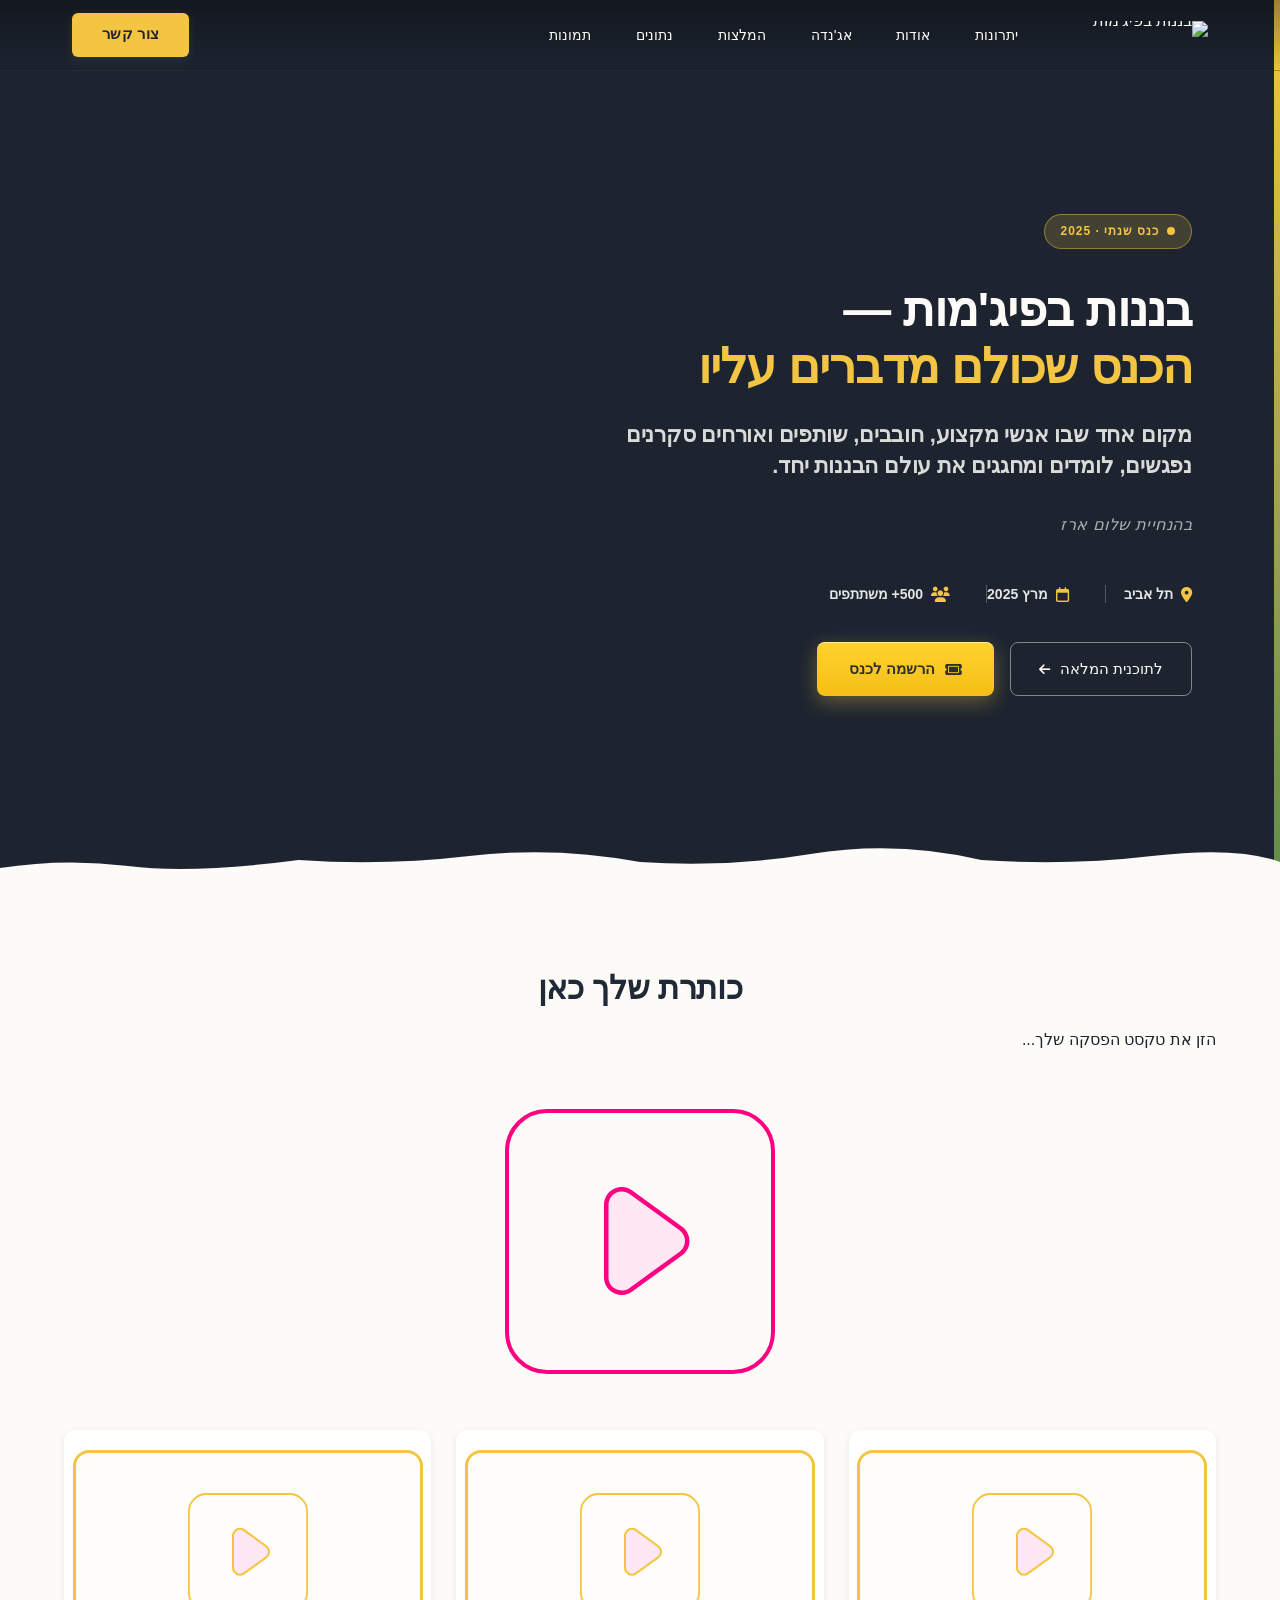
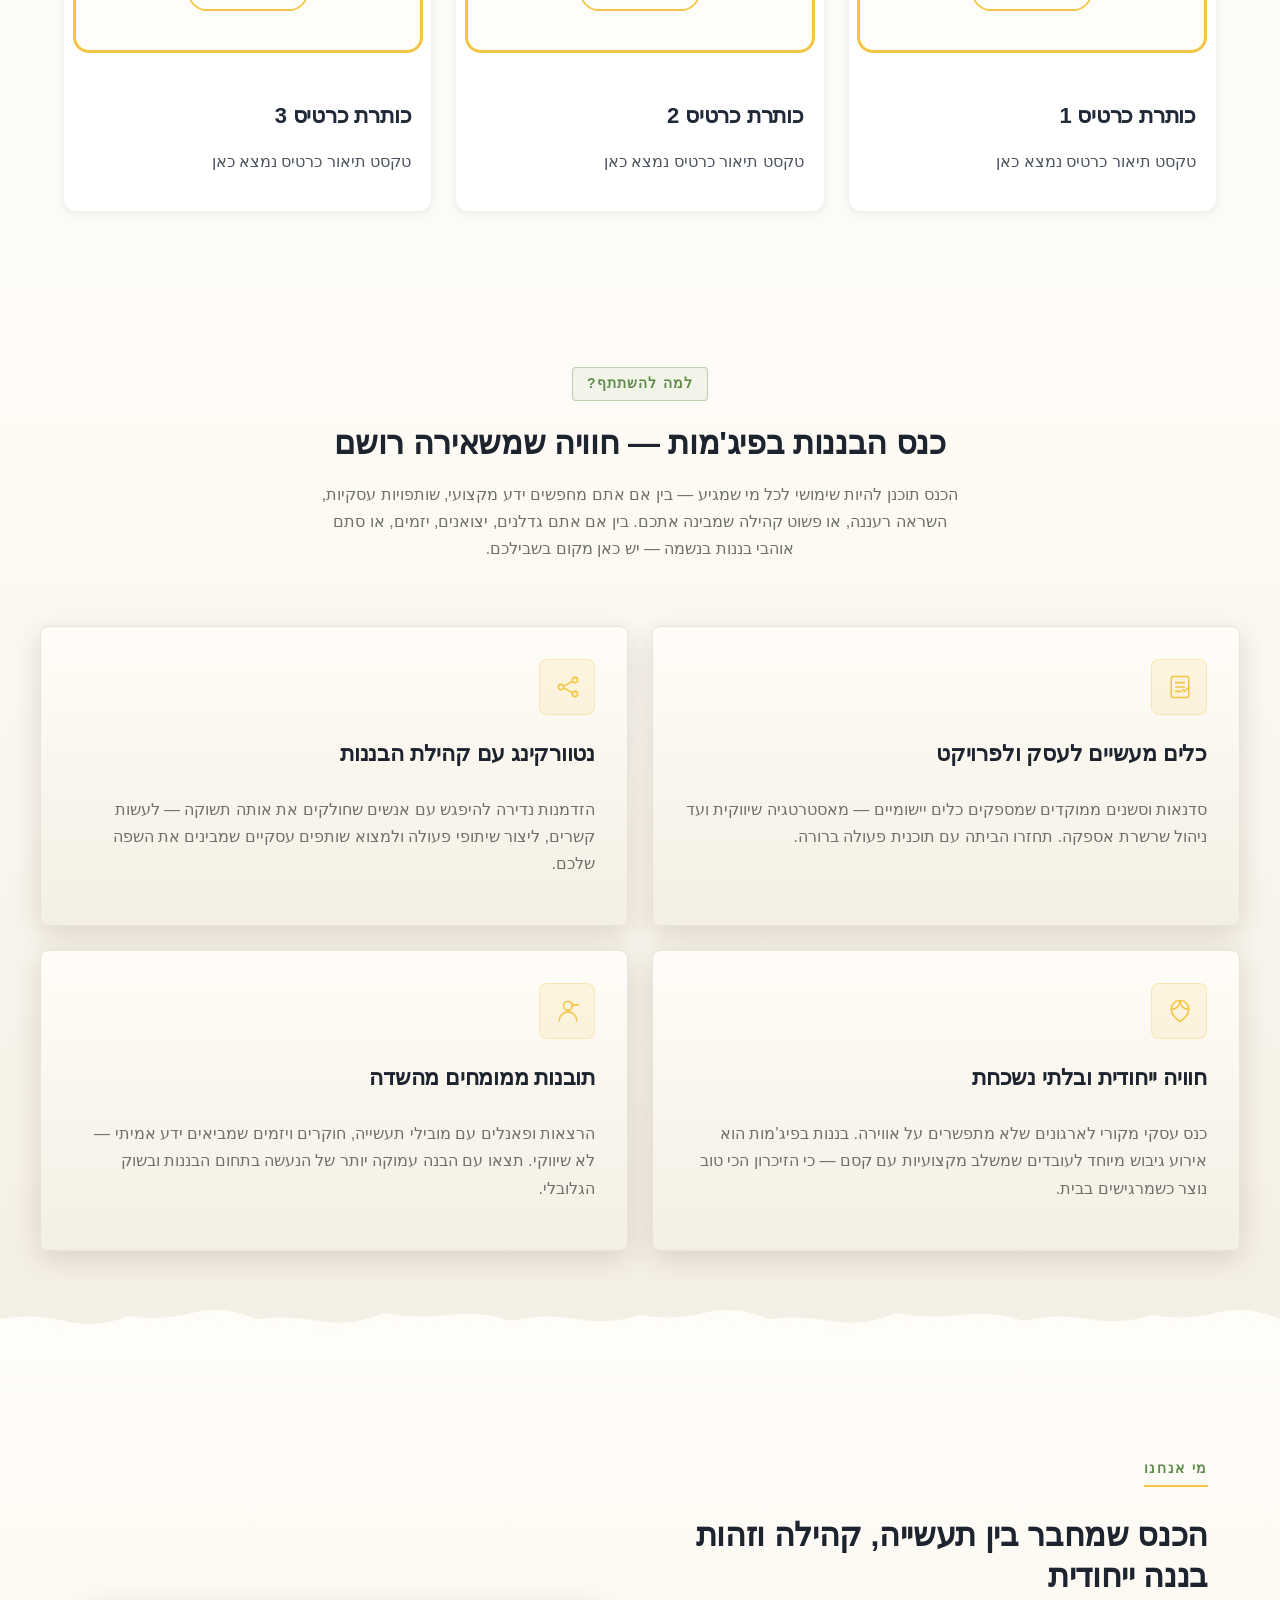
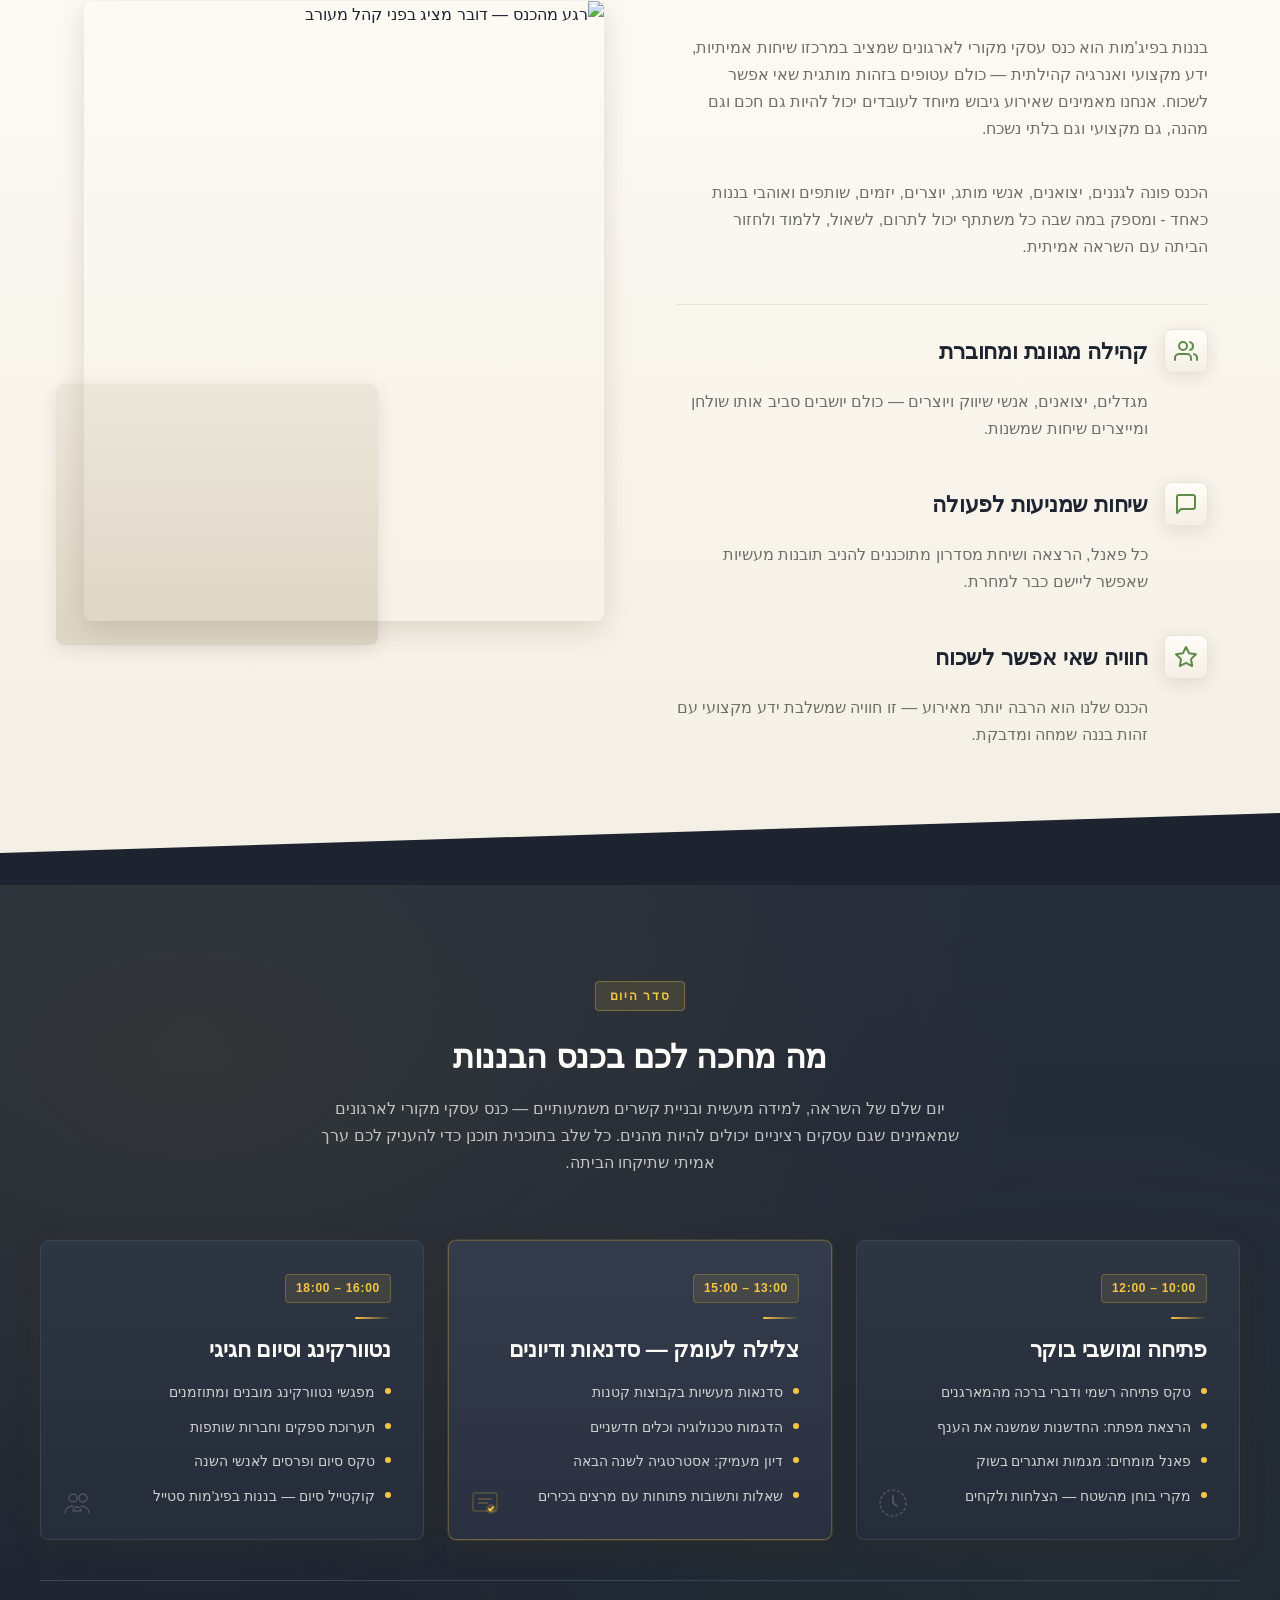
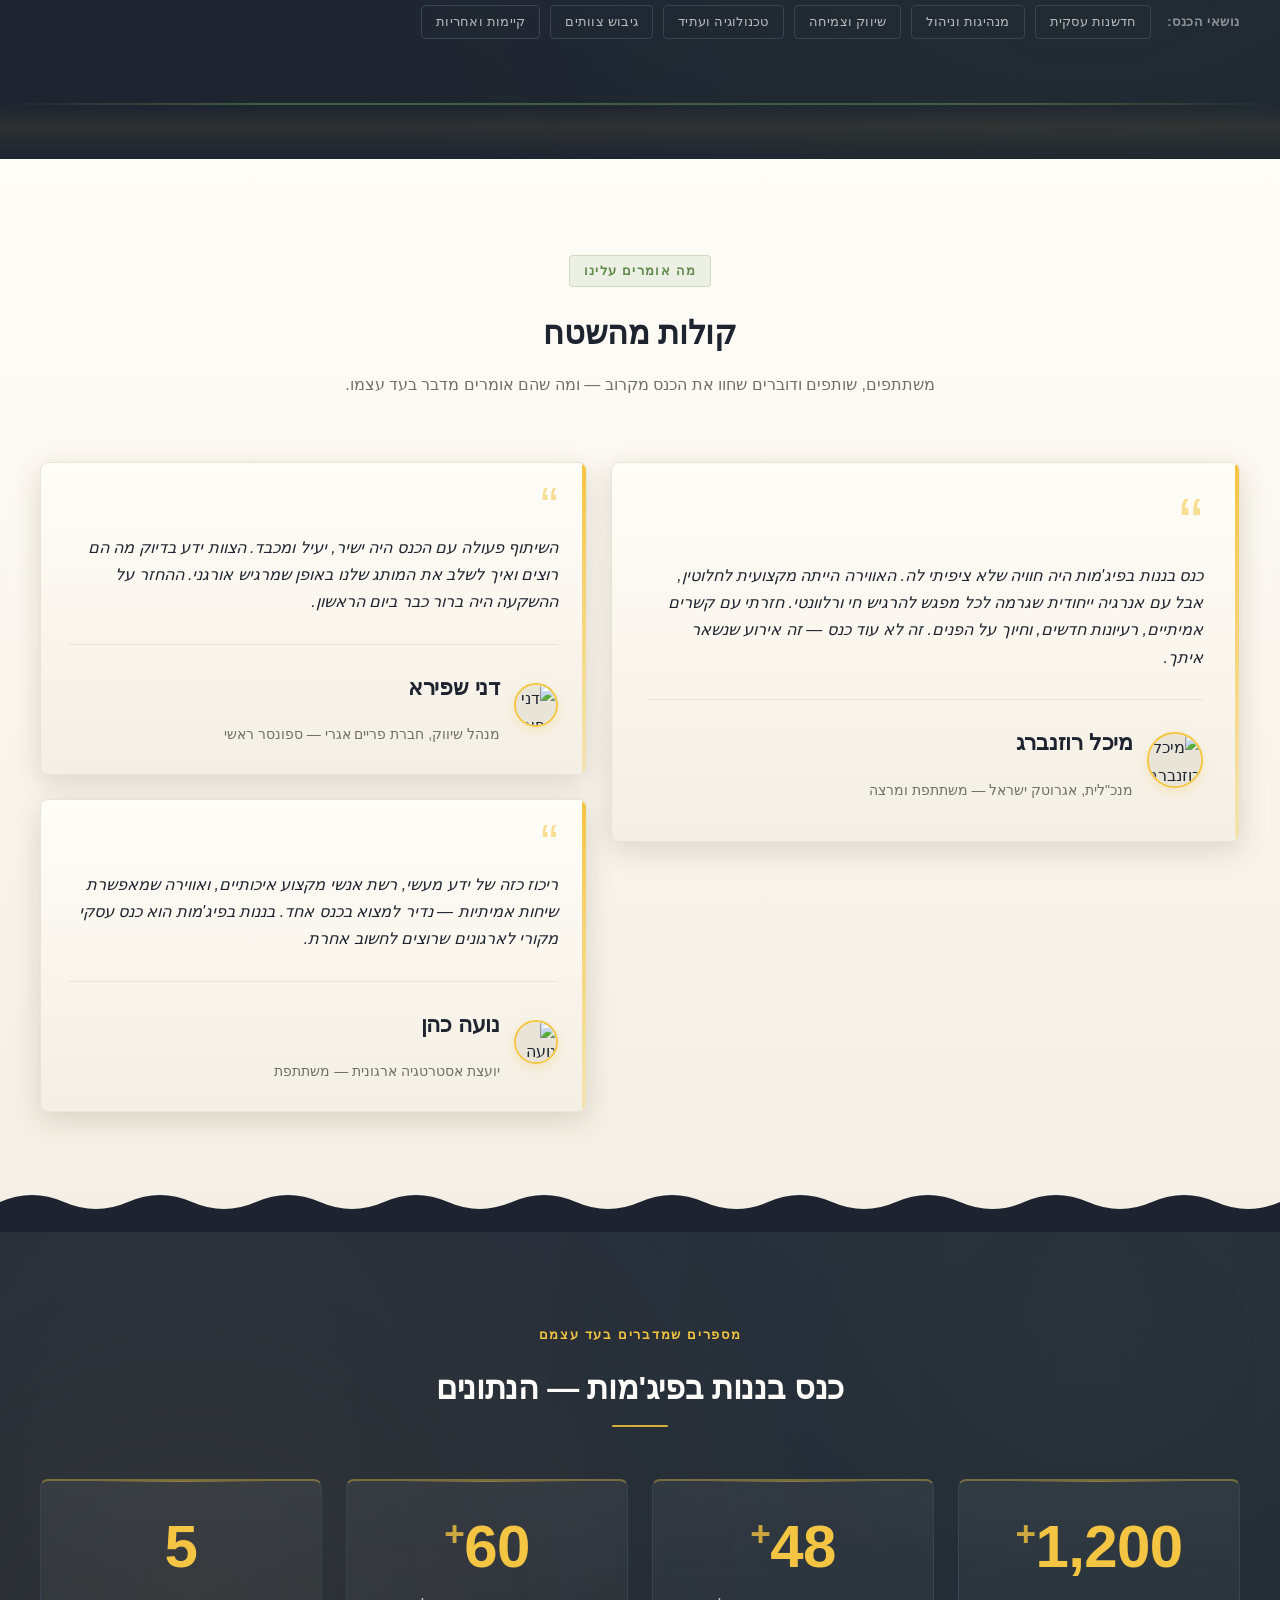
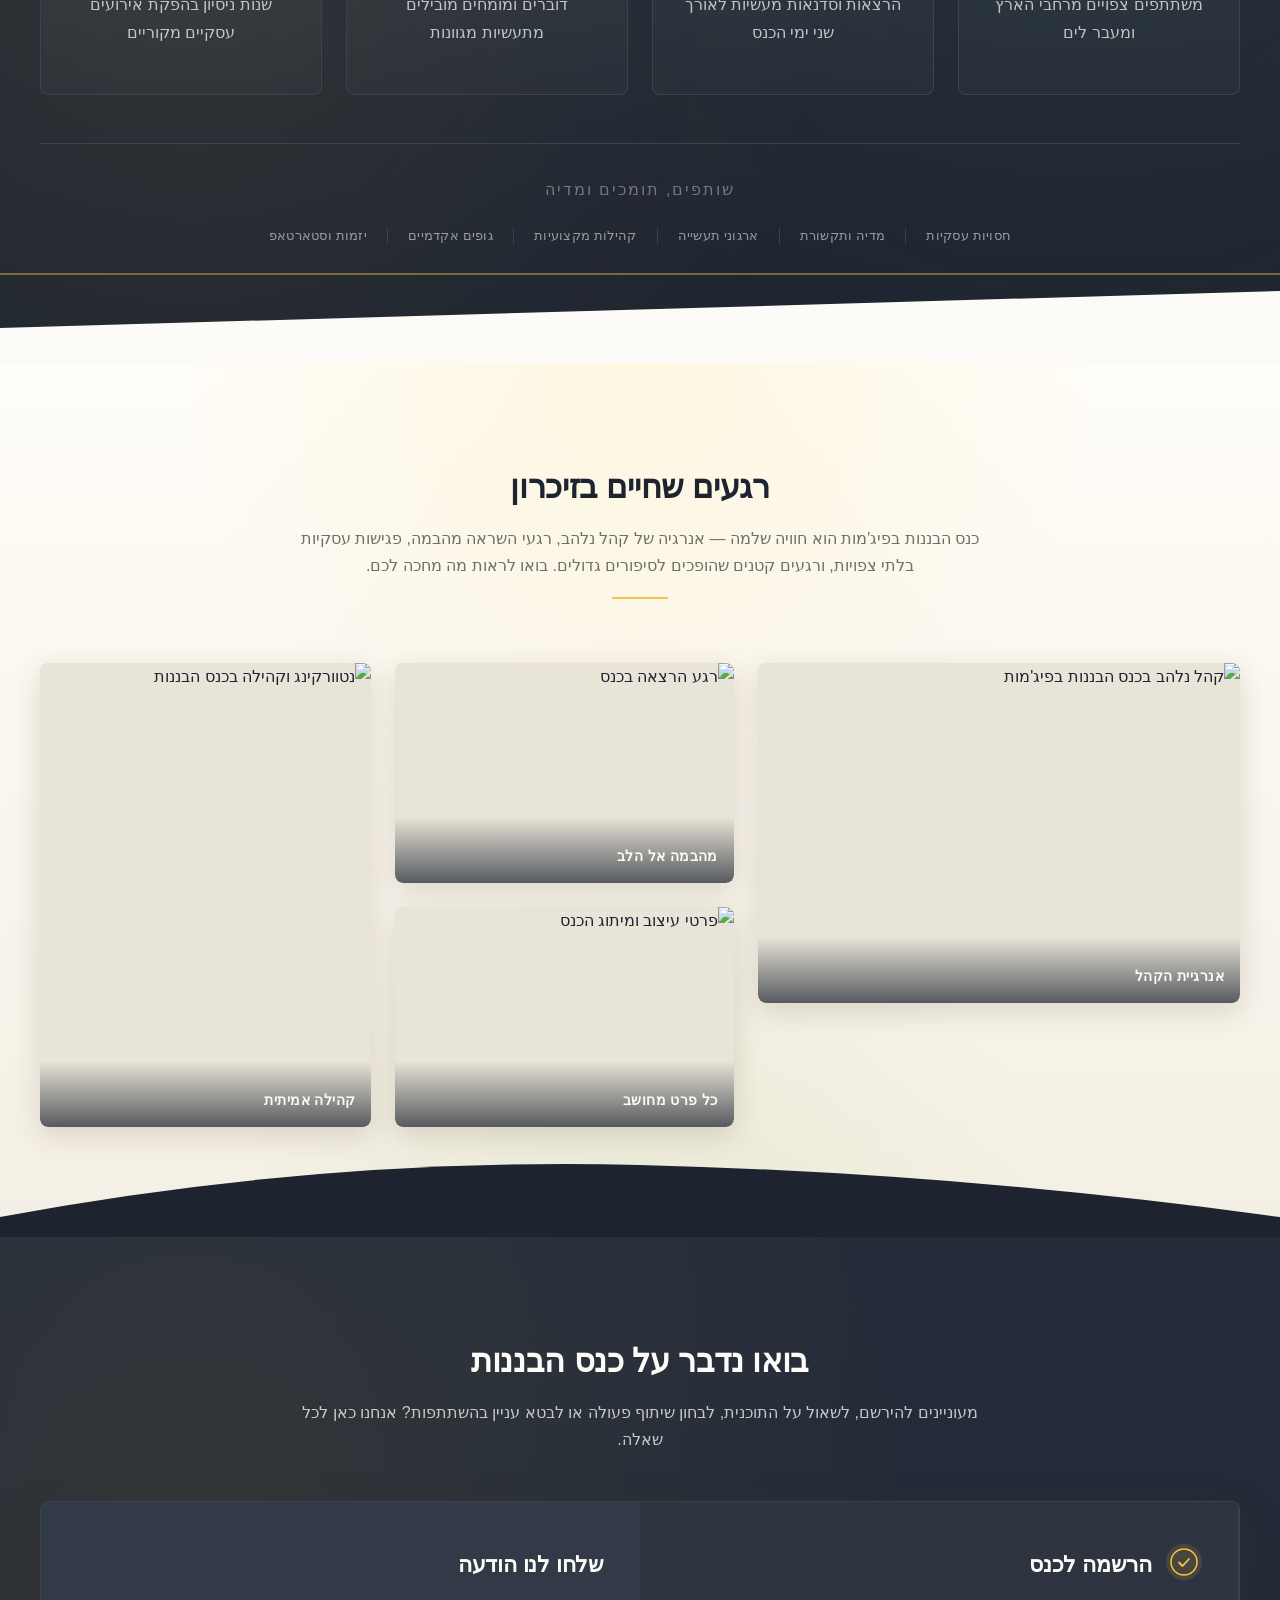
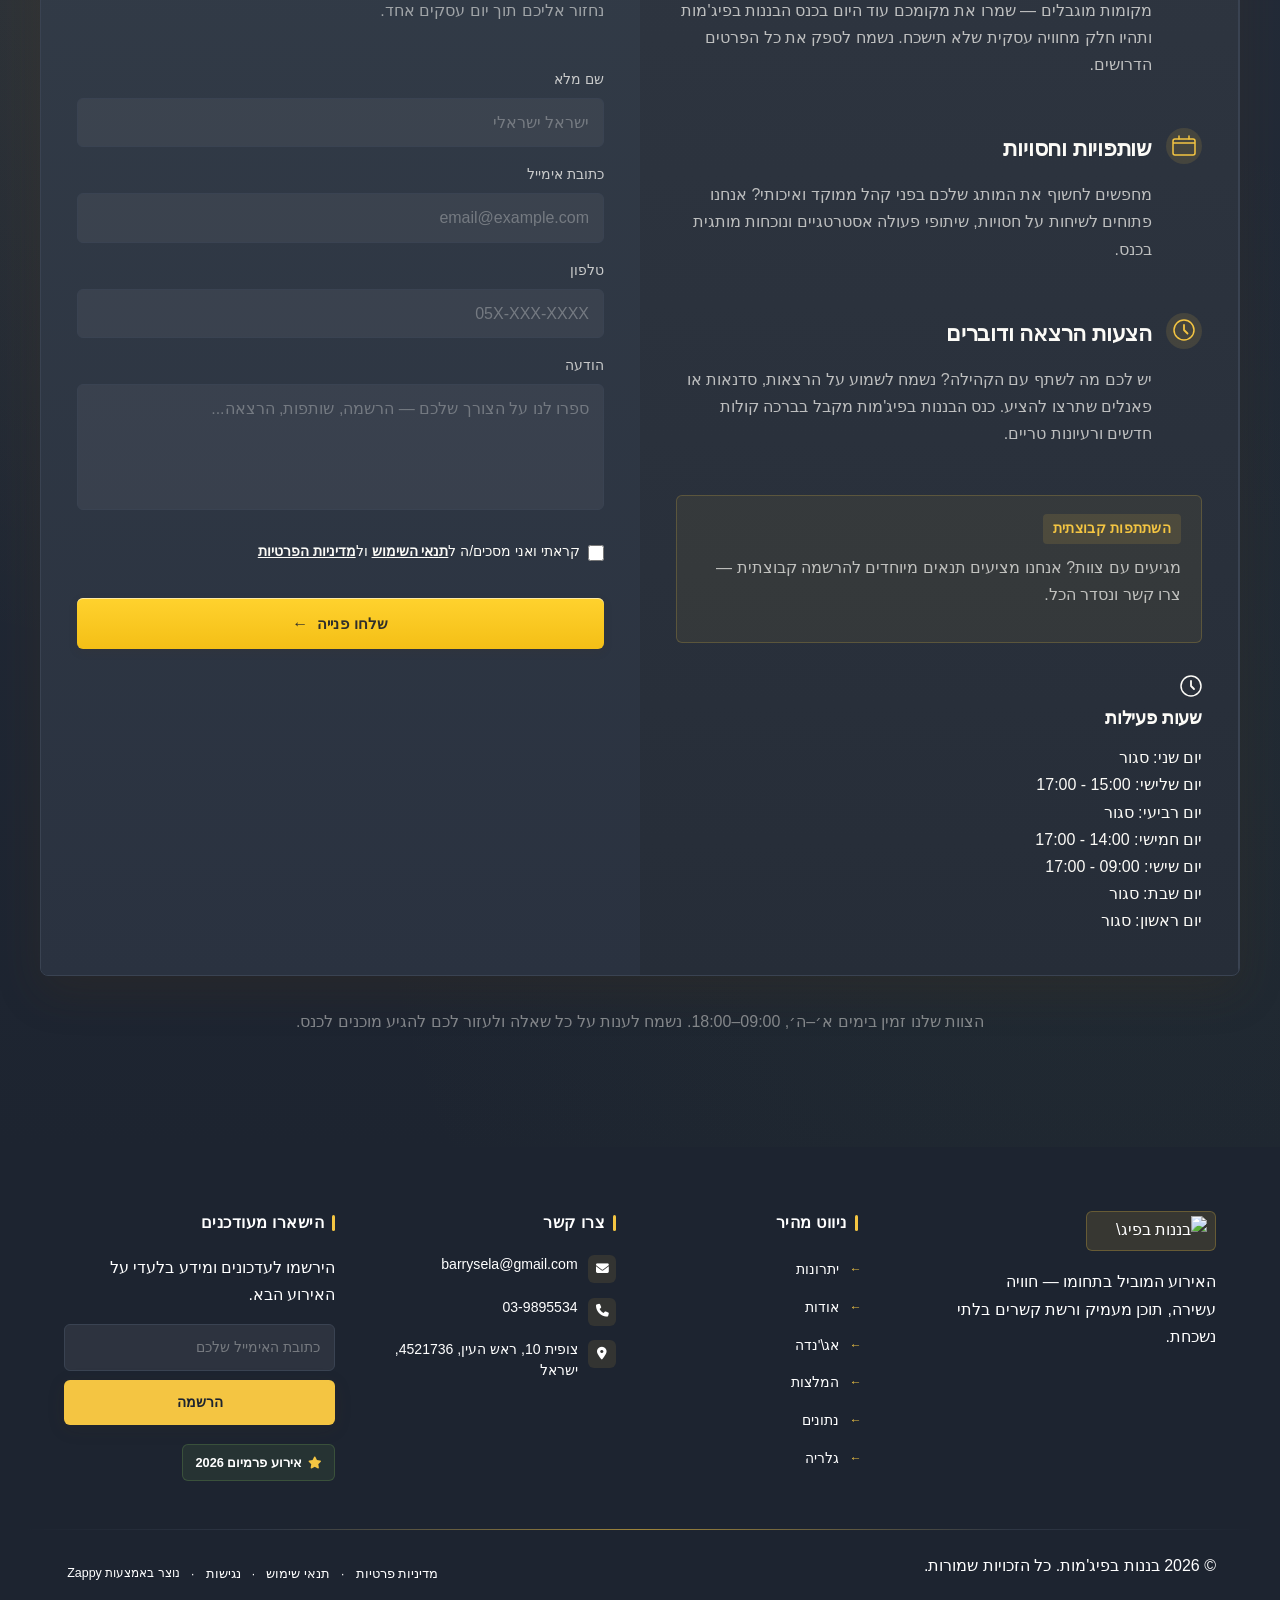
==== commit 23a96fa7: "Background sync: Progressive GitHub Sync" ====
--- a/index.html
+++ b/index.html
@@ -1402,7 +1402,7 @@
         <span class="index-about-eyebrow">מי אנחנו</span>
         <h2 class="index-about-heading">הכנס שמחבר בין תעשייה, קהילה וזהות בננה ייחודית</h2>
         <p class="index-about-para">בננות בפיג'מות הוא כנס עסקי מקורי לארגונים שמציב במרכזו שיחות אמיתיות, ידע מקצועי ואנרגיה קהילתית — כולם עטופים בזהות מותגית שאי אפשר לשכוח. אנחנו מאמינים שאירוע גיבוש מיוחד לעובדים יכול להיות גם חכם וגם מהנה, גם מקצועי וגם בלתי נשכח.</p>
-        <p class="index-about-para">הכנס פונה לגננים, יצואנים, אנשי מותג, יוצרים, שותפים ואוהבי בננות כאחד — ומספק במה שבה כל משתתף יכול לתרום, ללמוד ולחזור הביתה עם השראה אמיתית.</p>
+        <p class="index-about-para">הכנס פונה לגננים, יצואנים, אנשי מותג, יוצרים, יזמים, שותפים ואוהבי בננות כאחד - ומספק במה שבה כל משתתף יכול לתרום, לשאול, ללמוד ולחזור הביתה עם השראה אמיתית.</p>
 
         <div class="index-about-proofs">
           <div class="index-about-proof-item">
